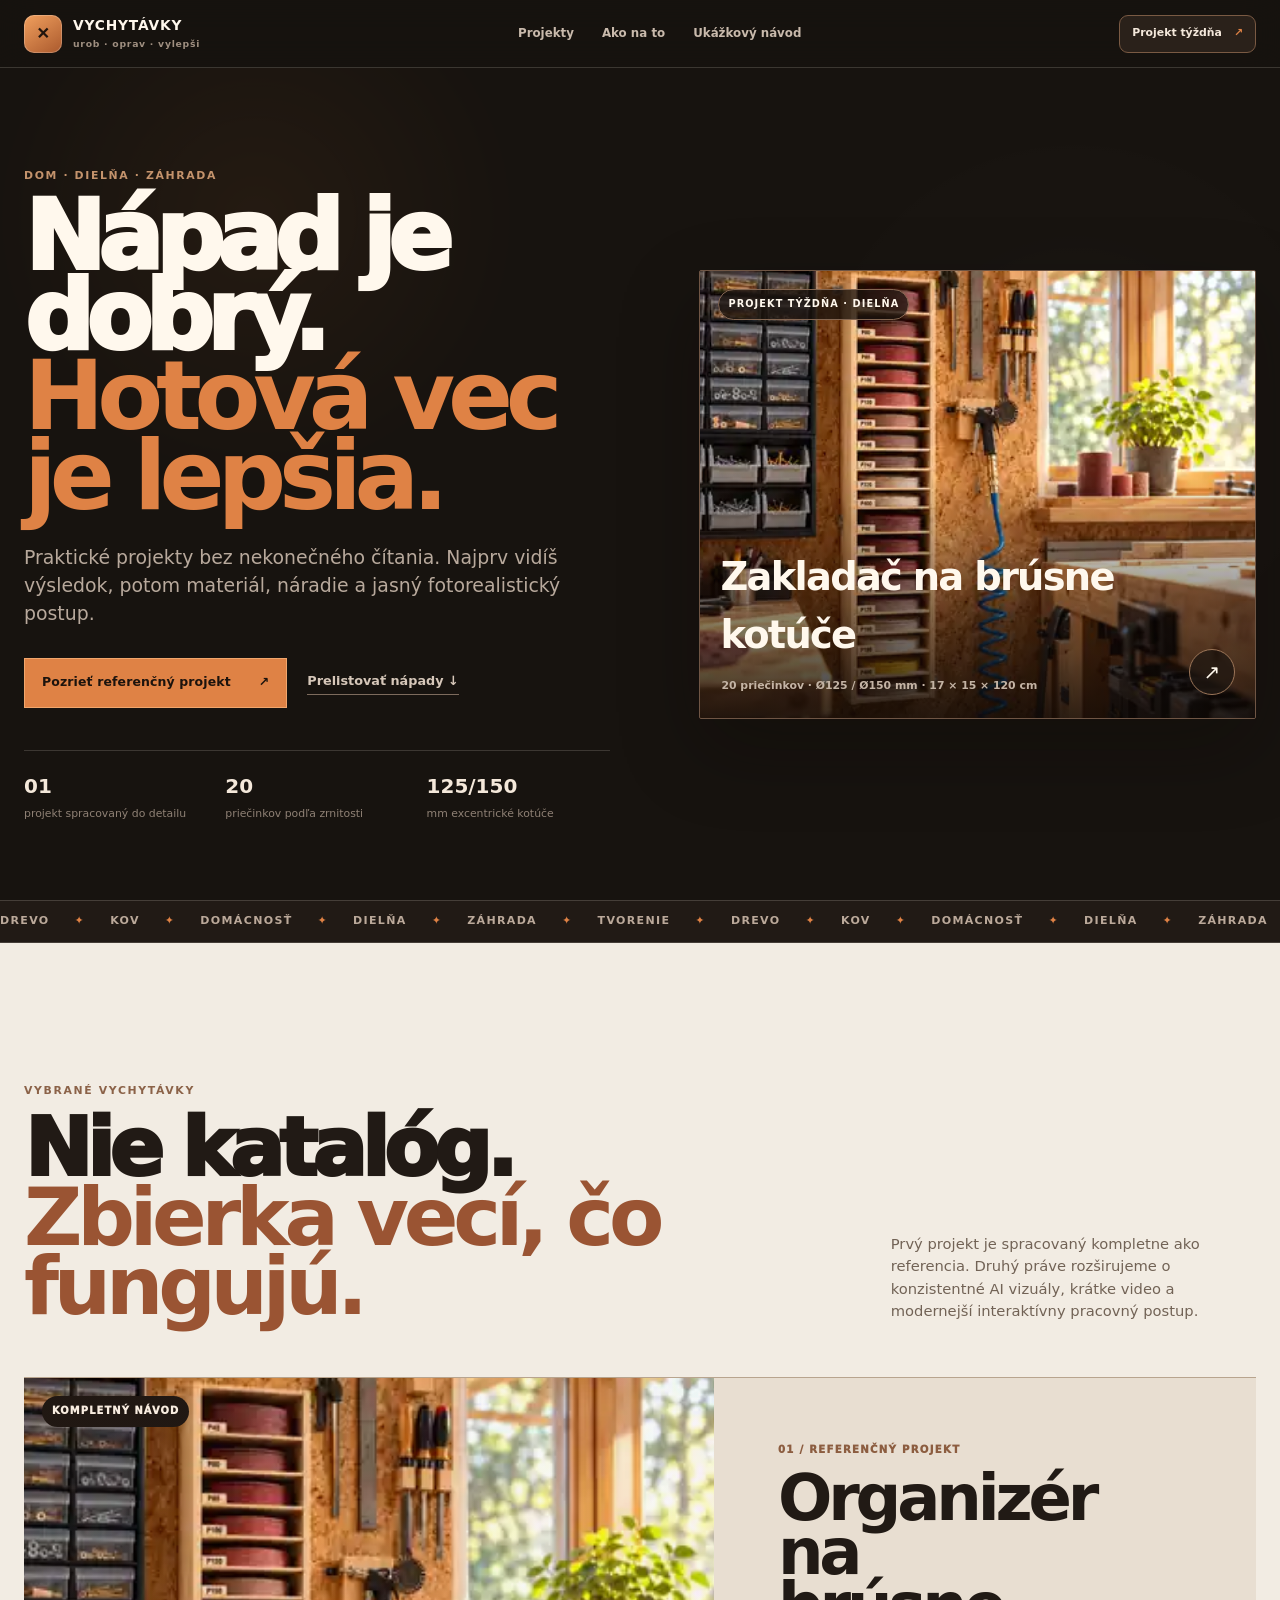
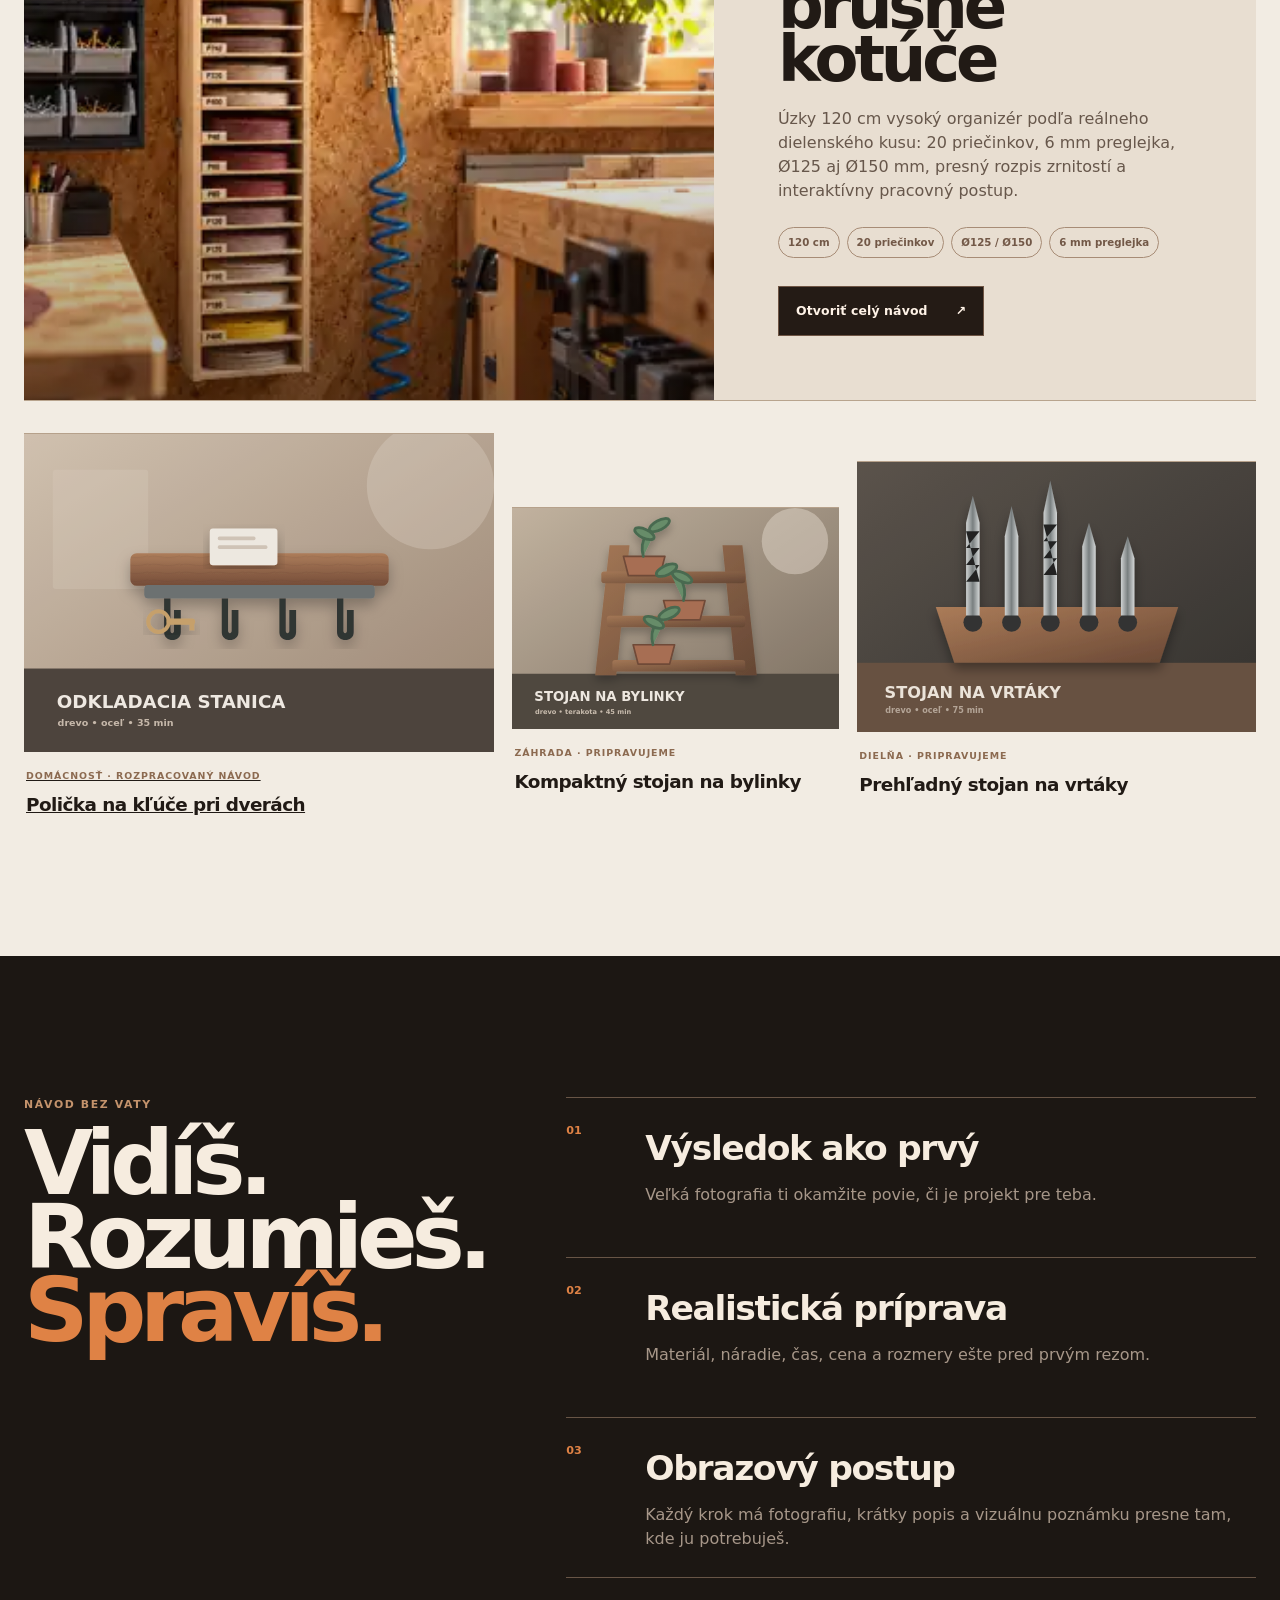
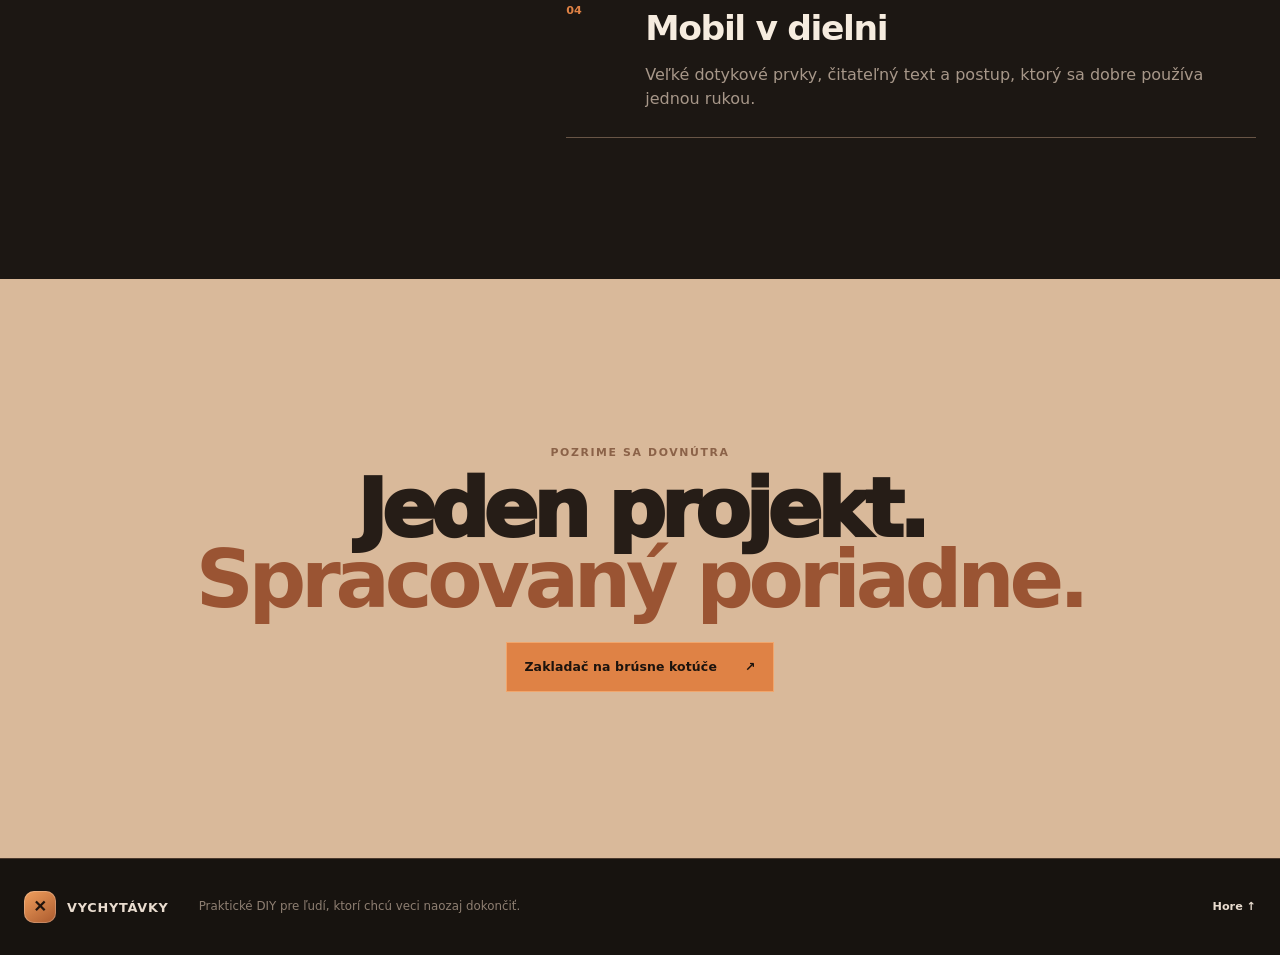
==== index.html @ d23f5ac5 "Link homepage to key shelf project" ====
<!doctype html>
<html lang="sk">
<head>
  <meta charset="utf-8" />
  <meta name="viewport" content="width=device-width, initial-scale=1" />
  <meta name="description" content="Vychytávky – moderné DIY projekty do domu, dielne a záhrady s fotorealistickým obrazovým postupom." />
  <meta name="theme-color" content="#17130f" />
  <title>Vychytávky – praktické DIY, ktoré chceš naozaj spraviť</title>
  <link rel="stylesheet" href="styles.css" />
</head>
<body class="home-page">
  <div class="scroll-progress" id="scrollProgress" aria-hidden="true"></div>

  <header class="site-header" id="siteHeader">
    <a class="brand" href="#top" aria-label="Vychytávky domov">
      <span class="brand-icon" aria-hidden="true">✕</span>
      <span class="brand-copy"><strong>VYCHYTÁVKY</strong><small>urob · oprav · vylepši</small></span>
    </a>
    <nav class="desktop-nav" aria-label="Hlavná navigácia">
      <a href="#projekty">Projekty</a>
      <a href="#princip">Ako na to</a>
      <a href="sandpaper.html">Ukážkový návod</a>
    </nav>
    <a class="header-cta" href="sandpaper.html">Projekt týždňa <span>↗</span></a>
  </header>

  <main id="top">
    <section class="home-hero">
      <div class="hero-noise" aria-hidden="true"></div>
      <div class="hero-copy" data-reveal>
        <p class="eyebrow">DOM · DIELŇA · ZÁHRADA</p>
        <h1>Nápad je dobrý.<br><em>Hotová vec je lepšia.</em></h1>
        <p class="hero-lead">
          Praktické projekty bez nekonečného čítania. Najprv vidíš výsledok,
          potom materiál, náradie a jasný fotorealistický postup.
        </p>
        <div class="hero-actions">
          <a class="button button-primary" href="sandpaper.html">Pozrieť referenčný projekt <span>↗</span></a>
          <a class="text-link" href="#projekty">Prelistovať nápady ↓</a>
        </div>
        <div class="hero-proof">
          <div><strong>01</strong><span>projekt spracovaný do detailu</span></div>
          <div><strong>20</strong><span>priečinkov podľa zrnitosti</span></div>
          <div><strong>125/150</strong><span>mm excentrické kotúče</span></div>
        </div>
      </div>

      <a class="featured-visual" href="sandpaper.html" aria-label="Otvoriť projekt organizér na brúsne kotúče" data-reveal>
        <img class="rack-mood-image" src="[data-uri]" alt="Teplá fotorealistická dielňa s úzkym vertikálnym stojanom na brúsne kotúče" />
        <span class="featured-kicker">PROJEKT TÝŽDŇA · DIELŇA</span>
        <span class="featured-title">Zakladač na brúsne kotúče</span>
        <span class="featured-meta">20 priečinkov · Ø125 / Ø150 mm · 17 × 15 × 120 cm</span>
        <span class="featured-arrow">↗</span>
      </a>
    </section>

    <section class="marquee" aria-label="Kategórie">
      <div class="marquee-track">
        <span>DREVO</span><i>✦</i><span>KOV</span><i>✦</i><span>DOMÁCNOSŤ</span><i>✦</i><span>DIELŇA</span><i>✦</i><span>ZÁHRADA</span><i>✦</i><span>TVORENIE</span><i>✦</i>
        <span>DREVO</span><i>✦</i><span>KOV</span><i>✦</i><span>DOMÁCNOSŤ</span><i>✦</i><span>DIELŇA</span><i>✦</i><span>ZÁHRADA</span><i>✦</i><span>TVORENIE</span><i>✦</i>
      </div>
    </section>

    <section class="projects-section" id="projekty">
      <div class="section-head" data-reveal>
        <div>
          <p class="eyebrow dark">VYBRANÉ VYCHYTÁVKY</p>
          <h2>Nie katalóg.<br><em>Zbierka vecí, čo fungujú.</em></h2>
        </div>
        <p class="section-intro">Prvý projekt je spracovaný kompletne ako referencia. Druhý práve rozširujeme o konzistentné AI vizuály, krátke video a modernejší interaktívny pracovný postup.</p>
      </div>

      <div class="project-feature" data-reveal>
        <a class="project-feature-image" href="sandpaper.html">
          <img class="rack-mood-image project-mood-image" src="[data-uri]" alt="Zakladač na brúsne kotúče zasadený do modernej domácej dielne" />
          <span class="image-pill">KOMPLETNÝ NÁVOD</span>
        </a>
        <div class="project-feature-copy">
          <span class="project-number">01 / REFERENČNÝ PROJEKT</span>
          <h3>Organizér na<br>brúsne kotúče</h3>
          <p>Úzky 120 cm vysoký organizér podľa reálneho dielenského kusu: 20 priečinkov, 6 mm preglejka, Ø125 aj Ø150 mm, presný rozpis zrnitostí a interaktívny pracovný postup.</p>
          <div class="project-tags"><span>120 cm</span><span>20 priečinkov</span><span>Ø125 / Ø150</span><span>6 mm preglejka</span></div>
          <a class="button button-dark" href="sandpaper.html">Otvoriť celý návod <span>↗</span></a>
        </div>
      </div>

      <div class="coming-grid">
        <a class="coming-card coming-card-link" href="key-shelf.html" data-reveal>
          <img src="assets/projects/entryway.svg" alt="Polička na kľúče pri vchodových dverách" />
          <div><span>DOMÁCNOSŤ · ROZPRACOVANÝ NÁVOD</span><h3>Polička na kľúče pri dverách</h3></div>
        </a>
        <article class="coming-card" data-reveal>
          <img src="assets/projects/herbs.svg" alt="Stojan na bylinky" />
          <div><span>ZÁHRADA · PRIPRAVUJEME</span><h3>Kompaktný stojan na bylinky</h3></div>
        </article>
        <article class="coming-card" data-reveal>
          <img src="assets/projects/drills.svg" alt="Stojan na vrtáky" />
          <div><span>DIELŇA · PRIPRAVUJEME</span><h3>Prehľadný stojan na vrtáky</h3></div>
        </article>
      </div>
    </section>

    <section class="principle-section" id="princip">
      <div class="principle-copy" data-reveal>
        <p class="eyebrow">NÁVOD BEZ VATY</p>
        <h2>Vidíš.<br>Rozumieš.<br><em>Spravíš.</em></h2>
      </div>
      <div class="principle-list">
        <article data-reveal><span>01</span><div><h3>Výsledok ako prvý</h3><p>Veľká fotografia ti okamžite povie, či je projekt pre teba.</p></div></article>
        <article data-reveal><span>02</span><div><h3>Realistická príprava</h3><p>Materiál, náradie, čas, cena a rozmery ešte pred prvým rezom.</p></div></article>
        <article data-reveal><span>03</span><div><h3>Obrazový postup</h3><p>Každý krok má fotografiu, krátky popis a vizuálnu poznámku presne tam, kde ju potrebuješ.</p></div></article>
        <article data-reveal><span>04</span><div><h3>Mobil v dielni</h3><p>Veľké dotykové prvky, čitateľný text a postup, ktorý sa dobre používa jednou rukou.</p></div></article>
      </div>
    </section>

    <section class="closing-cta" data-reveal>
      <p class="eyebrow dark">POZRIME SA DOVNÚTRA</p>
      <h2>Jeden projekt.<br><em>Spracovaný poriadne.</em></h2>
      <a class="button button-primary" href="sandpaper.html">Zakladač na brúsne kotúče <span>↗</span></a>
    </section>
  </main>

  <footer class="site-footer">
    <a class="brand footer-brand" href="#top"><span class="brand-icon">✕</span><strong>VYCHYTÁVKY</strong></a>
    <p>Praktické DIY pre ľudí, ktorí chcú veci naozaj dokončiť.</p>
    <a href="#top">Hore ↑</a>
  </footer>

  <script src="script.js"></script>
</body>
</html>
---- styles.css ----
:root{
  --bg:#17130f;
  --bg-soft:#211a15;
  --panel:#2a211a;
  --paper:#f2ece3;
  --paper-2:#e5d8c8;
  --cream:#fff8ed;
  --ink:#211a15;
  --muted:#78695c;
  --muted-dark:#b6a697;
  --orange:#df8245;
  --orange-2:#f0a15f;
  --rust:#9a5433;
  --wood:#a36a43;
  --steel:#7b8587;
  --line:#c9b8a5;
  --line-dark:rgba(255,247,236,.16);
  --shadow:0 30px 80px rgba(10,7,5,.28);
  --radius:18px;
  --max:1440px;
}
*{box-sizing:border-box}
html{scroll-behavior:smooth;background:var(--bg)}
body{
  margin:0;min-width:320px;overflow-x:hidden;
  font-family:Inter,ui-sans-serif,system-ui,-apple-system,BlinkMacSystemFont,"Segoe UI",sans-serif;
  color:var(--cream);background:var(--bg);line-height:1.5;
  text-rendering:optimizeLegibility;
}
a{color:inherit}button,input{font:inherit}button{color:inherit}
img,svg{display:block;max-width:100%}
h1,h2,h3,h4,p{margin-top:0}
::selection{background:var(--orange);color:#1a120d}
.scroll-progress{
  position:fixed;top:0;left:0;z-index:100;width:0;height:3px;
  background:linear-gradient(90deg,var(--orange),#ffc07d);
  box-shadow:0 0 14px rgba(229,133,62,.5);
}

/* GLOBAL */
.eyebrow{
  margin:0 0 14px;font-size:.68rem;font-weight:900;
  letter-spacing:.15em;text-transform:uppercase;color:#c4936c;
}
.eyebrow.dark{color:#8b6248}
.button{
  min-height:50px;padding:0 17px;display:inline-flex;align-items:center;justify-content:center;gap:28px;
  border:1px solid transparent;text-decoration:none;font-size:.78rem;font-weight:900;letter-spacing:.01em;
  transition:transform .2s ease,background .2s ease,border-color .2s ease,color .2s ease;
}
.button:hover{transform:translateY(-2px)}
.button-primary{background:var(--orange);color:#1c130d;border-color:#f1a66c}
.button-primary:hover{background:#f09a55}
.button-dark{background:#241b15;color:#fff3e7;border-color:#6f5544}
.button-dark:hover{background:#34261d}
.text-link{
  color:#d6c7b9;text-decoration:none;border-bottom:1px solid #7d6b5d;padding-bottom:4px;font-size:.8rem;font-weight:800;
}
.sprite-crop{width:100%;height:100%;object-fit:cover;overflow:hidden}
[data-reveal]{
  opacity:0;transform:translateY(28px);
  transition:opacity .72s cubic-bezier(.2,.75,.2,1),transform .72s cubic-bezier(.2,.75,.2,1);
}
[data-reveal].is-visible{opacity:1;transform:none}

/* HEADER */
.site-header{
  position:sticky;top:0;z-index:50;min-height:68px;padding:0 24px;
  display:grid;grid-template-columns:auto 1fr auto;gap:28px;align-items:center;
  border-bottom:1px solid var(--line-dark);
  background:rgba(23,19,15,.78);backdrop-filter:blur(18px);
  transition:min-height .2s ease,background .2s ease;
}
.site-header.scrolled{min-height:58px;background:rgba(23,19,15,.95)}
.brand{display:inline-flex;gap:11px;align-items:center;text-decoration:none}
.brand-icon{
  width:38px;height:38px;display:grid;place-items:center;border-radius:10px;
  background:linear-gradient(145deg,#f1a05e,#aa592d);color:#21140d;font-weight:1000;font-size:1rem;
  box-shadow:inset 0 0 0 1px rgba(255,255,255,.22);
}
.brand-copy{display:grid;line-height:1}
.brand-copy strong{font-size:.86rem;letter-spacing:.06em}
.brand-copy small{margin-top:6px;color:#9f8f80;font-size:.58rem;font-weight:700;letter-spacing:.08em}
.desktop-nav{justify-self:center;display:flex;gap:28px}
.desktop-nav a{
  position:relative;color:#c9baac;text-decoration:none;font-size:.74rem;font-weight:800;
}
.desktop-nav a::after{
  content:"";position:absolute;left:0;right:100%;bottom:-7px;height:2px;background:var(--orange);
  transition:right .2s ease;
}
.desktop-nav a:hover::after{right:0}
.header-cta{
  min-height:38px;padding:0 12px;display:inline-flex;gap:12px;align-items:center;
  border:1px solid #7a5a43;border-radius:9px;background:#2a211a;color:#f4e8db;
  text-decoration:none;font-size:.68rem;font-weight:850;
}
.header-cta span{color:var(--orange)}

/* HOME HERO */
.home-hero{
  position:relative;width:min(var(--max),100%);min-height:calc(100svh - 68px);margin:0 auto;
  padding:clamp(55px,7vw,100px) 24px 68px;
  display:grid;grid-template-columns:minmax(0,1fr) minmax(400px,.95fr);gap:clamp(42px,7vw,100px);align-items:center;
}
.hero-noise{
  position:absolute;inset:0;pointer-events:none;opacity:.12;
  background-image:radial-gradient(circle at 20% 18%,rgba(229,133,62,.55),transparent 17rem),radial-gradient(circle at 84% 40%,rgba(255,255,255,.12),transparent 22rem);
}
.home-hero .hero-copy{position:relative;z-index:2;max-width:780px}
.home-hero h1{
  margin-bottom:26px;font-size:clamp(4rem,7.5vw,8.3rem);line-height:.83;letter-spacing:-.075em;font-weight:950;
}
.home-hero h1 em{display:inline-block;color:var(--orange);font-style:normal;font-weight:820}
.hero-lead{max-width:660px;margin-bottom:30px;color:#b8a99c;font-size:clamp(1rem,1.6vw,1.18rem)}
.hero-actions{display:flex;gap:20px;align-items:center;flex-wrap:wrap}
.hero-proof{
  margin-top:42px;padding-top:20px;display:grid;grid-template-columns:repeat(3,1fr);gap:18px;border-top:1px solid var(--line-dark);
}
.hero-proof div{display:grid;gap:5px}
.hero-proof strong{font-size:1.25rem;color:#f4e8da}
.hero-proof span{color:#8f8175;font-size:.68rem}
.featured-visual{
  position:relative;display:block;aspect-ratio:1.24;overflow:hidden;border:1px solid #6f5544;
  border-radius:2px;background:#2a211a;color:var(--cream);text-decoration:none;box-shadow:var(--shadow);
  transform:none;transition:transform .55s cubic-bezier(.2,.75,.2,1),box-shadow .35s ease;
}
.featured-visual::after{
  content:"";position:absolute;inset:0;background:linear-gradient(180deg,transparent 45%,rgba(12,8,6,.82) 100%);
}
.featured-visual:hover{transform:translateY(-6px);box-shadow:0 38px 95px rgba(9,6,4,.4)}
.featured-visual .sprite-crop{position:absolute;inset:0}
.featured-kicker,.featured-title,.featured-meta,.featured-arrow{position:absolute;z-index:2}
.featured-kicker{left:18px;top:18px;padding:7px 9px;border:1px solid #846651;border-radius:999px;background:rgba(27,20,15,.78);font-size:.61rem;font-weight:900;letter-spacing:.11em}
.featured-title{left:20px;bottom:55px;font-size:clamp(1.8rem,3vw,3rem);font-weight:900;letter-spacing:-.045em}
.featured-meta{left:21px;bottom:24px;color:#c4b4a5;font-size:.68rem;font-weight:750}
.featured-arrow{right:20px;bottom:23px;width:46px;height:46px;display:grid;place-items:center;border:1px solid #9c7659;border-radius:50%;background:rgba(31,23,18,.76);font-size:1.25rem}

.marquee{overflow:hidden;border-block:1px solid var(--line-dark);background:#211a15}
.marquee-track{
  width:max-content;padding:12px 0;display:flex;gap:25px;align-items:center;
  color:#bba99a;font-size:.69rem;font-weight:900;letter-spacing:.12em;
  animation:marquee 24s linear infinite;
}
.marquee-track i{color:var(--orange);font-style:normal}
@keyframes marquee{to{transform:translateX(-50%)}}

/* HOME PROJECTS */
.projects-section{padding:clamp(84px,11vw,160px) 24px 120px;background:var(--paper);color:var(--ink)}
.section-head{
  width:min(var(--max),100%);margin:0 auto 55px;display:grid;grid-template-columns:1fr minmax(260px,.45fr);gap:55px;align-items:end;
}
.section-head.compact{margin-bottom:45px}
.section-head h2,.closing-cta h2{
  margin:0;font-size:clamp(3.4rem,6.3vw,6.6rem);line-height:.86;letter-spacing:-.065em;font-weight:950;
}
.section-head h2 em,.closing-cta h2 em{color:var(--rust);font-style:normal;font-weight:820}
.section-intro{margin:0;color:#726356;font-size:.92rem}
.project-feature{
  width:min(var(--max),100%);margin:0 auto 32px;display:grid;grid-template-columns:minmax(0,1.12fr) minmax(320px,.88fr);
  min-height:560px;border:0;border-top:1px solid #b8a48e;border-bottom:1px solid #b8a48e;background:#e8ded1;overflow:hidden;
}
.project-feature-image{position:relative;min-height:500px;overflow:hidden;background:#31261e}
.project-feature-image .sprite-crop{position:absolute;inset:0}
.image-pill{
  position:absolute;left:18px;top:18px;padding:8px 10px;border-radius:999px;background:#211813;color:#fff3e6;font-size:.62rem;font-weight:950;letter-spacing:.11em;
}
.project-feature-copy{padding:clamp(32px,5vw,72px);display:flex;flex-direction:column;justify-content:center}
.project-number{margin-bottom:15px;color:#8c5d40;font-size:.64rem;font-weight:950;letter-spacing:.12em}
.project-feature-copy h3{margin-bottom:20px;font-size:clamp(3rem,5vw,5.4rem);line-height:.84;letter-spacing:-.065em}
.project-feature-copy p{max-width:520px;color:#67574b}
.project-tags{margin:8px 0 28px;display:flex;gap:7px;flex-wrap:wrap}
.project-tags span{padding:7px 9px;border:1px solid #a78c76;border-radius:999px;font-size:.64rem;font-weight:800;color:#725847}
.project-feature-copy .button{align-self:flex-start}
.coming-grid{width:min(var(--max),100%);margin:0 auto;display:grid;grid-template-columns:1.18fr .82fr 1fr;gap:18px;align-items:start}
.coming-card{overflow:hidden;border:0;border-top:1px solid #b6a18b;background:transparent}
.coming-card img{width:100%;aspect-ratio:1.48;object-fit:cover;filter:saturate(.82) contrast(.94)}
.coming-card div{padding:17px 2px}
.coming-card span{display:block;margin-bottom:8px;color:#8c6a50;font-size:.59rem;font-weight:900;letter-spacing:.1em}
.coming-card h3{margin:0;font-size:1.15rem;letter-spacing:-.03em}
.coming-card:nth-child(2){margin-top:74px}
.coming-card:nth-child(3){margin-top:28px}

.project-showcase{
  position:relative;overflow:hidden;padding:clamp(72px,10vw,140px) max(24px,calc((100vw - var(--max))/2));
  display:grid;grid-template-columns:.82fr 1.18fr;gap:clamp(36px,8vw,120px);align-items:center;
  color:#f3e9dc;background:#282019;
}
.showcase-copy{max-width:520px}
.showcase-copy h2{margin:0 0 24px;font-size:clamp(3.4rem,6.4vw,6rem);line-height:.86;letter-spacing:-.07em}
.showcase-copy h2 em{color:var(--orange);font-style:normal}
.showcase-copy>p:not(.eyebrow){max-width:440px;color:#b7a99a}
.showcase-stats{margin:30px 0;display:flex;gap:20px;flex-wrap:wrap}
.showcase-stats span{display:grid;gap:3px;color:#a99a8d;font-size:.66rem}
.showcase-stats b{color:#f4e9dd;font-size:1.35rem}
.showcase-copy .text-link{display:inline-flex;gap:20px;color:#f5e8d8;border-color:#78614e}
.showcase-image{position:relative;min-height:440px;aspect-ratio:1.28;overflow:hidden;background:#3a2c22;color:#fff;text-decoration:none}
.showcase-image::after{content:"";position:absolute;inset:50% 0 0;background:linear-gradient(transparent,rgba(15,10,7,.55))}
.showcase-image img{width:100%;height:100%;position:absolute;inset:0;object-fit:cover;transition:transform .8s cubic-bezier(.2,.75,.2,1)}
.showcase-image:hover img{transform:scale(1.035)}
.showcase-image>span{position:absolute;z-index:2;left:20px;bottom:18px;font-size:.65rem;font-weight:900;letter-spacing:.14em}

.principle-section{
  padding:clamp(80px,11vw,150px) max(24px,calc((100vw - var(--max))/2));display:grid;grid-template-columns:.78fr 1.22fr;gap:80px;background:#1c1713;color:#f6ecdf;
}
.principle-copy{position:sticky;top:110px;align-self:start}
.principle-copy h2{
  margin:0;font-size:clamp(4rem,7vw,7.3rem);line-height:.82;letter-spacing:-.07em;
}
.principle-copy h2 em{color:var(--orange);font-style:normal}
.principle-list{border-top:1px solid #685546}
.principle-list article{
  min-height:160px;padding:25px 0;display:grid;grid-template-columns:55px 1fr;gap:24px;border-bottom:1px solid #685546;
}
.principle-list article>span{color:var(--orange);font-size:.7rem;font-weight:900}
.principle-list h3{margin:0 0 8px;font-size:clamp(1.7rem,2.7vw,2.8rem);letter-spacing:-.04em}
.principle-list p{max-width:600px;margin:0;color:#a79789}
.closing-cta{padding:clamp(90px,13vw,180px) 24px;text-align:center;background:#d9b99a;color:#261d17}
.closing-cta .button{margin-top:28px}

/* PROJECT HERO */
.project-hero{
  width:min(var(--max),100%);min-height:calc(100svh - 68px);margin:0 auto;padding:42px 24px 54px;
  display:grid;grid-template-columns:minmax(0,1.1fr) minmax(390px,.9fr);gap:clamp(42px,6vw,90px);align-items:center;
}
.project-hero-image{
  position:relative;aspect-ratio:1.38;overflow:hidden;border:1px solid #705542;border-radius:22px;background:#2a211a;box-shadow:var(--shadow);
}
.project-hero-image .sprite-crop{position:absolute;inset:0}
.project-hero-badge{
  position:absolute;left:16px;top:16px;padding:8px 10px;border-radius:999px;background:rgba(24,18,14,.84);border:1px solid #7f624d;font-size:.6rem;font-weight:950;letter-spacing:.11em;
}
.project-hero-copy{max-width:660px}
.breadcrumbs{margin-bottom:28px;display:flex;gap:8px;flex-wrap:wrap;color:#86776a;font-size:.65rem}
.breadcrumbs a{text-decoration:none}.breadcrumbs strong{color:#b8a89a}
.project-hero-copy h1{
  margin-bottom:24px;font-size:clamp(4rem,6.9vw,7.8rem);line-height:.82;letter-spacing:-.073em;font-weight:950;
}
.project-hero-copy h1 em{color:var(--orange);font-style:normal;font-weight:820}
.project-lead{max-width:600px;margin-bottom:28px;color:#b7a89a}
.project-stats{display:grid;grid-template-columns:repeat(3,1fr);gap:10px;margin-bottom:28px}
.project-stats div{padding:14px;border:1px solid #554236;border-radius:12px;background:#211a15}
.project-stats span{display:block;margin-bottom:6px;color:#8c7b6d;font-size:.58rem;font-weight:850;letter-spacing:.1em}
.project-stats strong{font-size:.82rem}
.save-button{
  min-height:50px;padding:0 16px;border:1px solid #6f5746;background:transparent;color:#eadfd3;cursor:pointer;font-size:.75rem;font-weight:850;
}
.save-button span{margin-right:7px;font-size:1rem;color:var(--orange)}
.save-button.saved{background:#32251c;border-color:#a66b45}
.hero-hotspot{position:absolute;z-index:4}
.hotspot-one{left:48%;top:28%}.hotspot-two{right:15%;bottom:18%}
.hotspot-dot{
  width:34px;height:34px;display:grid;place-items:center;border:1px solid rgba(255,255,255,.7);border-radius:50%;
  background:rgba(24,18,14,.85);color:#fff;font-size:1.15rem;cursor:pointer;
  box-shadow:0 0 0 7px rgba(229,133,62,.17);animation:pulse 2.2s ease-in-out infinite;
}
@keyframes pulse{50%{box-shadow:0 0 0 12px rgba(229,133,62,.05)}}
.hotspot-note{
  position:absolute;width:190px;padding:10px 12px;border-radius:11px;background:#f4eadf;color:#2b211a;
  font-size:.69rem;font-weight:750;box-shadow:0 14px 34px rgba(10,7,5,.23);
  opacity:0;transform:translateY(8px);pointer-events:none;transition:.2s ease;
}
.hotspot-one .hotspot-note{left:45px;top:0}.hotspot-two .hotspot-note{right:45px;bottom:0}
.hero-hotspot:hover .hotspot-note,.hero-hotspot:focus-within .hotspot-note,.hero-hotspot.active .hotspot-note{opacity:1;transform:none}

.project-subnav{
  position:sticky;top:58px;z-index:35;min-height:48px;padding:0 24px;display:flex;gap:26px;align-items:center;justify-content:center;
  border-block:1px solid #3b2d24;background:rgba(24,19,15,.92);backdrop-filter:blur(16px);
}
.project-subnav a{color:#a99a8d;text-decoration:none;font-size:.67rem;font-weight:800}
.project-subnav a:hover,.project-subnav a.active{color:var(--orange)}

/* RESULT */
.result-section{
  padding:105px 24px;display:grid;grid-template-columns:minmax(300px,.76fr) minmax(0,1.24fr);gap:80px;
  background:var(--paper);color:var(--ink);
}
.result-copy{align-self:center}
.result-copy h2,.prep-section h2,.dimension-copy h2,.steps-heading h2,.workshop-tip h2,.finale-copy h2{
  margin-bottom:24px;font-size:clamp(3rem,5.4vw,5.8rem);line-height:.87;letter-spacing:-.06em;font-weight:950;
}
.result-copy h2 em,.prep-section h2 em,.dimension-copy h2 em,.steps-heading h2 em,.workshop-tip h2 em,.finale-copy h2 em{
  color:var(--rust);font-style:normal;font-weight:820;
}
.result-copy>p{max-width:590px;color:#6d5d51}
.feature-list{margin:32px 0 0;padding:0;list-style:none;border-top:1px solid #9f8976}
.feature-list li{padding:14px 0;display:grid;grid-template-columns:45px 1fr;border-bottom:1px solid #c5b4a3;font-size:.86rem;font-weight:750}
.feature-list span{color:#9a5a37;font-size:.65rem;font-weight:900}
.result-visual{
  position:relative;aspect-ratio:1.55;overflow:hidden;border:1px solid #9b816b;border-radius:18px;background:#392c22;
}
.result-visual .sprite-crop{position:absolute;inset:0}
.scribble-note{
  position:absolute;padding:8px 10px;border-radius:999px;background:rgba(250,242,231,.92);color:#39291f;
  font-size:.69rem;font-weight:850;box-shadow:0 10px 24px rgba(40,28,19,.17);transform:rotate(-4deg);
}
.note-a{left:8%;bottom:12%}.note-b{right:8%;top:10%;transform:rotate(3deg)}

/* PREP */
.prep-section{padding:105px 24px;background:#ead8c4;color:var(--ink)}
.prep-section>.section-head{width:min(1250px,100%)}
.prep-columns{width:min(1250px,100%);margin:0 auto;display:grid;grid-template-columns:1fr 1fr;gap:18px}
.prep-card{padding:28px;border:1px solid #a88e78;background:#f4e9db}
.steel-card{background:#dfded8}
.prep-icon{width:46px;height:46px;margin-bottom:24px;display:grid;place-items:center;border-radius:12px;background:#2b211a;color:#f7e7d6;font-size:1.3rem}
.prep-card h3{margin:0 0 20px;font-size:2rem;letter-spacing:-.04em}
.resource-list{margin:0;padding:0;list-style:none;border-top:1px solid #a68d77}
.resource-list li{padding:14px 0;display:grid;grid-template-columns:1fr auto;gap:20px;border-bottom:1px solid #cab8a6}
.resource-list strong{font-size:.83rem}.resource-list span{color:#817063;font-size:.72rem;text-align:right}

/* DIMENSIONS */
.dimensions-section{
  padding:105px 24px;display:grid;grid-template-columns:.72fr 1.28fr;gap:75px;align-items:center;background:#231b16;
}
.dimension-copy p:not(.eyebrow){color:#a99b8f;max-width:520px}
.dimension-chips{display:flex;gap:8px;flex-wrap:wrap;margin-top:24px}
.dimension-chips span{padding:8px 10px;border:1px solid #644c3d;border-radius:999px;color:#d3c3b5;font-size:.68rem;font-weight:800}
.dimension-visual{position:relative;aspect-ratio:1.5;overflow:visible;border:1px solid #665043;border-radius:18px;background:#30251e}
.dimension-visual .sprite-crop{position:absolute;inset:0;border-radius:18px;overflow:hidden}
.measure-line{position:absolute;z-index:3;color:#f6e9dc;font-size:.7rem;font-weight:900}
.measure-line::before,.measure-line::after{content:"";position:absolute;background:var(--orange)}
.measure-width{left:12%;right:12%;bottom:-32px;text-align:center;border-top:1px solid var(--orange);padding-top:7px}
.measure-height{top:12%;bottom:12%;left:-52px;display:grid;place-items:center;border-left:1px solid var(--orange)}
.measure-height b{writing-mode:vertical-rl;transform:rotate(180deg)}
.measure-depth{right:7%;top:8%;padding:6px 8px;border-radius:999px;background:#2b211a;border:1px solid #815d45}

/* STEPS */
.steps-section{padding:110px 24px 120px;background:var(--paper);color:var(--ink)}
.steps-heading{width:min(1150px,100%);margin:0 auto 70px;text-align:center}
.steps-heading>p:last-child{max-width:700px;margin:0 auto;color:#726256}
.steps-timeline{width:min(1250px,100%);margin:0 auto;display:grid;gap:64px}
.step-card{
  position:relative;display:grid;grid-template-columns:minmax(0,1.08fr) minmax(300px,.92fr);gap:54px;align-items:center;
}
.step-card.reverse .step-photo{order:2}.step-card.reverse .step-content{order:1}
.step-card::before{
  content:attr(data-step);position:absolute;top:-36px;left:50%;transform:translateX(-50%);
  color:#d7c2ad;font-size:clamp(5rem,9vw,9rem);font-weight:950;letter-spacing:-.08em;opacity:.34;pointer-events:none;
}
.step-photo{
  position:relative;aspect-ratio:2.25;overflow:hidden;border:1px solid #a18873;border-radius:16px;background:#cab39b;
  box-shadow:0 20px 50px rgba(70,46,29,.12);
}
.step-photo .sprite-crop{position:absolute;inset:0}
.step-content{position:relative;z-index:2}
.step-number{display:inline-grid;width:42px;height:42px;margin-bottom:20px;place-items:center;border-radius:50%;background:#2a211a;color:#f4e6d7;font-size:.7rem;font-weight:950}
.step-content h3{margin:0 0 12px;font-size:clamp(2rem,3.8vw,3.7rem);line-height:.94;letter-spacing:-.05em}
.step-content>p:not(.eyebrow){color:#6d5e52}
.step-tip{margin-top:18px;padding:13px 14px;border-left:3px solid var(--orange);background:#e8d6c2;color:#5f4e42;font-size:.78rem;font-weight:750}
.callout{
  position:absolute;z-index:3;max-width:190px;padding:9px 11px;border-radius:11px;background:#fff8ef;color:#302219;
  box-shadow:0 12px 28px rgba(22,14,9,.24);font-size:.67rem;
}
.callout strong{display:block;margin-bottom:2px}.callout small{color:#6f5c4f}
.callout-right{right:5%;top:9%}.callout-left{left:5%;top:9%}
.callout-line{position:absolute;width:55px;height:1px;background:#fff8ef;bottom:-15px;transform:rotate(28deg)}
.callout-right .callout-line{right:16px}.callout-left .callout-line{left:16px;transform:rotate(-28deg)}
.callout-line::after{content:"";position:absolute;right:-3px;top:-3px;width:7px;height:7px;border-radius:50%;background:var(--orange)}

/* TIP + FINALE */
.workshop-tip{
  padding:90px 24px;display:grid;grid-template-columns:120px minmax(300px,.9fr) minmax(300px,1.1fr);gap:44px;align-items:start;
  background:#34271f;color:#f5eadd;border-block:1px solid #6d5040;
}
.tip-number{padding-top:8px;color:#d78b58;font-size:.68rem;font-weight:950;letter-spacing:.12em}
.workshop-tip p:last-child{max-width:660px;color:#b5a396}
.project-finale{
  min-height:72svh;padding:70px 24px;display:grid;grid-template-columns:1.12fr .88fr;gap:65px;align-items:center;background:#17130f;
}
.finale-photo{width:100%;aspect-ratio:1.5;border:1px solid #6d5141;border-radius:18px;overflow:hidden}
.finale-copy .button{margin-top:18px}
.back-top{
  position:fixed;right:18px;bottom:18px;z-index:30;width:46px;height:46px;border:1px solid #795945;border-radius:50%;
  background:#241b15;color:#f3e6da;cursor:pointer;opacity:0;transform:translateY(12px);pointer-events:none;transition:.2s ease;
}
.back-top.visible{opacity:1;transform:none;pointer-events:auto}

/* FOOTER */
.site-footer{
  padding:28px 24px;display:grid;grid-template-columns:auto 1fr auto;gap:30px;align-items:center;
  border-top:1px solid #4b392d;background:#211914;color:#e9dccf;
}
.home-page .site-footer{padding:32px max(24px,calc((100vw - var(--max))/2));background:#17130f}
.footer-brand .brand-icon{width:32px;height:32px}.footer-brand strong{font-size:.8rem;letter-spacing:.06em}
.site-footer p{margin:0;color:#8e7f72;font-size:.74rem}.site-footer>a:last-child{font-size:.7rem;font-weight:850;text-decoration:none}

/* RESPONSIVE */
@media(max-width:1080px){
  .home-hero,.project-hero{grid-template-columns:1fr}
  .home-hero{padding-top:70px}
  .featured-visual,.project-hero-image{width:min(800px,100%)}
  .project-feature{grid-template-columns:1fr}
  .project-feature-image{min-height:430px}
  .principle-section{grid-template-columns:1fr}
  .principle-copy{position:static}
  .result-section,.dimensions-section{grid-template-columns:1fr}
  .dimension-visual{width:min(850px,100%)}
  .step-card,.step-card.reverse{grid-template-columns:1fr;gap:25px}
  .step-card.reverse .step-photo,.step-card.reverse .step-content{order:initial}
  .project-finale{grid-template-columns:1fr}
  .project-showcase{grid-template-columns:1fr;gap:38px}
  .showcase-copy{max-width:720px}
  .showcase-image{width:min(900px,100%);justify-self:end}
  .workshop-tip{grid-template-columns:90px 1fr}
  .workshop-tip>p:last-child{grid-column:2}
}
@media(max-width:820px){
  .site-header{padding:0 16px;grid-template-columns:1fr auto}
  .desktop-nav{display:none}
  .brand-copy small{display:none}
  .header-cta{font-size:.62rem}
  .home-hero,.project-hero{padding-inline:16px}
  .home-hero h1,.project-hero-copy h1{font-size:clamp(3.6rem,14vw,6rem)}
  .hero-proof{grid-template-columns:1fr;gap:12px}
  .hero-proof div{grid-template-columns:60px 1fr;align-items:center}
  .projects-section,.prep-section,.steps-section,.closing-cta{padding-inline:16px}
  .section-head{grid-template-columns:1fr;gap:25px}
  .coming-grid{grid-template-columns:1fr 1fr;gap:24px 14px}
  .coming-card:nth-child(2),.coming-card:nth-child(3){margin-top:0}
  .coming-card:first-child{grid-column:1/-1}
  .coming-card:first-child img{aspect-ratio:2.05}
  .project-showcase{padding:78px 16px}
  .showcase-image{min-height:330px}
  .principle-section{padding:75px 16px}
  .project-subnav{top:58px;justify-content:flex-start;overflow-x:auto;white-space:nowrap;padding-inline:16px;scrollbar-width:none}
  .project-subnav::-webkit-scrollbar{display:none}
  .result-section,.dimensions-section,.workshop-tip,.project-finale{padding-inline:16px}
  .prep-columns{grid-template-columns:1fr}
  .project-stats{grid-template-columns:1fr}
  .project-stats div{display:grid;grid-template-columns:100px 1fr;align-items:center}
  .project-stats span{margin:0}
  .steps-heading{text-align:left}
  .step-card::before{left:auto;right:0;transform:none;font-size:5rem;top:-20px}
  .workshop-tip{grid-template-columns:1fr;gap:25px}
  .workshop-tip>p:last-child{grid-column:auto}
  .resource-list li{grid-template-columns:1fr}
  .resource-list span{text-align:left}
}
@media(max-width:560px){
  .site-header{min-height:62px}
  .site-header.scrolled{min-height:56px}
  .brand-icon{width:34px;height:34px}
  .header-cta{padding:0 9px}
  .home-hero{min-height:auto;padding-top:56px}
  .home-hero h1,.project-hero-copy h1{font-size:clamp(3.25rem,16vw,5.2rem)}
  .hero-actions{align-items:stretch;flex-direction:column}
  .button{width:100%;justify-content:space-between}
  .text-link{align-self:flex-start}
  .featured-visual{aspect-ratio:1.02}
  .project-showcase{padding-block:68px}
  .showcase-image{min-height:260px;aspect-ratio:1.05}
  .showcase-stats{gap:14px}
  .showcase-stats span{flex:1 1 28%}
  .featured-title{font-size:1.75rem;right:70px}
  .featured-meta{max-width:180px}
  .section-head h2,.closing-cta h2,.result-copy h2,.prep-section h2,.dimension-copy h2,.steps-heading h2,.workshop-tip h2,.finale-copy h2{
    font-size:clamp(3rem,13vw,4.6rem)
  }
  .project-feature-image{min-height:310px}
  .project-feature-copy{padding:28px 20px}
  .project-feature-copy h3{font-size:3rem}
  .coming-grid{grid-template-columns:1fr}
  .coming-card:first-child{grid-column:auto}
  .coming-card:first-child img,.coming-card img{aspect-ratio:1.45}
  .principle-copy h2{font-size:clamp(3.6rem,15vw,5.2rem)}
  .project-hero{padding-top:28px}
  .project-hero-image{aspect-ratio:1.08}
  .project-hero-badge{font-size:.53rem}
  .hero-hotspot{display:none}
  .project-hero-copy .breadcrumbs{display:none}
  .project-subnav{top:56px}
  .result-section,.prep-section,.dimensions-section,.steps-section,.workshop-tip,.project-finale{padding-top:75px;padding-bottom:75px}
  .result-visual,.dimension-visual{aspect-ratio:1.08}
  .measure-height{left:-35px}
  .dimension-visual{margin-left:18px;width:calc(100% - 18px)}
  .step-card{gap:20px}
  .step-photo{aspect-ratio:1.65}
  .callout{max-width:155px;font-size:.61rem}
  .step-content h3{font-size:2.35rem}
  .project-finale{min-height:auto}
  .finale-photo{aspect-ratio:1.12}
  .site-footer{grid-template-columns:1fr auto;padding:24px 16px}
  .site-footer p{grid-column:1/-1;grid-row:2}
}

/* Editorial treatment for the completed workshop project. */
.pilot-hero{
  width:min(1580px,100%);min-height:calc(100svh - 68px);margin:0 auto;padding:clamp(38px,6vw,84px) clamp(20px,5vw,76px);
  grid-template-columns:minmax(0,.88fr) minmax(420px,1.12fr);gap:clamp(38px,6vw,94px);
}
.pilot-hero-copy h1{font-size:clamp(4.1rem,7vw,7.6rem);line-height:.85;letter-spacing:-.078em}
.pilot-product-stage{border-radius:2px;box-shadow:0 38px 100px rgba(0,0,0,.28)}
.pilot-story{padding:clamp(82px,11vw,150px) max(24px,calc((100vw - 1320px)/2));gap:clamp(48px,8vw,120px)}
.pilot-tech-card{border-radius:2px}
.pilot-grits{padding-block:clamp(78px,10vw,136px)}
.pilot-material{padding-block:clamp(82px,10vw,140px)}
.pilot-material-grid article{border-radius:2px}
.pilot-process{padding:clamp(82px,11vw,150px) 24px 120px}
.pilot-process-intro h2{font-size:clamp(3.4rem,6vw,6.1rem)}
.pilot-roadmap{width:min(1330px,100%)}
.pilot-roadmap>.pilot-step-feature{padding-block:clamp(48px,7vw,100px);border-top-color:rgba(255,247,236,.16)}
.step-one-frame,.step-two-frame,.step-three-frame,.step-four-frame,.step-five-frame,.step-six-frame{border-radius:2px}
.pilot-final-note{padding:clamp(78px,10vw,140px) 24px}
@media(min-width:761px){
  .pilot-product-stage,.step-one-frame,.step-two-frame,.step-three-frame,.step-four-frame,.step-five-frame,.step-six-frame{border-radius:2px}
}

@media(max-width:1080px){
  .pilot-hero{grid-template-columns:1fr}
  .pilot-product-stage{width:min(900px,100%);justify-self:end}
}
@media(max-width:820px){
  .pilot-hero{padding:38px 16px 52px}
  .pilot-story{padding-inline:16px}
  .pilot-process{padding-inline:16px}
  .pilot-roadmap>.pilot-step-feature{padding-block:42px}
}
@media(max-width:560px){
  .pilot-hero-copy h1{font-size:clamp(3.35rem,15vw,5.3rem)}
  .pilot-product-stage{min-height:480px;border-radius:16px}
  .pilot-final-note{padding-inline:20px}
}
@media(prefers-reduced-motion:reduce){
  html{scroll-behavior:auto}
  .marquee-track{animation:none}
  .showcase-image img{transition:none}
  .featured-visual,.coming-card,.showcase-image{transition:none}
}
@media(prefers-reduced-motion:reduce){
  *,*::before,*::after{scroll-behavior:auto!important;animation-duration:.01ms!important;animation-iteration-count:1!important;transition-duration:.01ms!important}
}

/* ORBITAL DISC REFERENCE PROJECT */
.disc-sprite-image{
  opacity:0;
  transition:opacity .45s ease;
}
body.sprite-ready .disc-sprite-image{opacity:1}

.diameter-pills{
  margin:-5px 0 28px;
  display:flex;
  gap:8px;
  align-items:center;
  flex-wrap:wrap;
}
.diameter-pills span{
  padding:8px 11px;
  border:1px solid #745843;
  border-radius:999px;
  background:#241b15;
  color:#f3dfcd;
  font-size:.67rem;
  font-weight:900;
  letter-spacing:.04em;
}
.diameter-pills small{
  color:#8f7e70;
  font-size:.67rem;
  font-weight:700;
}

button.callout{
  border:0;
  text-align:left;
  cursor:pointer;
  font-family:inherit;
  transition:transform .2s ease,box-shadow .2s ease,background .2s ease;
}
button.callout:hover,
button.callout.active{
  transform:translateY(-2px);
  background:#fffdf8;
  box-shadow:0 18px 38px rgba(22,14,9,.3);
}
button.callout:focus-visible{
  outline:3px solid var(--orange);
  outline-offset:3px;
}
.step-card.is-current .step-number{
  background:var(--orange);
  color:#1b120d;
  box-shadow:0 0 0 8px rgba(229,133,62,.12);
}
.step-card.is-current .step-photo{
  box-shadow:0 26px 65px rgba(70,46,29,.18);
}

.finale-lead{
  max-width:620px;
  margin:-5px 0 26px;
  color:#a99889;
}

@media(max-width:560px){
  .hero-hotspot{display:block}
  .hotspot-dot{
    width:30px;
    height:30px;
    font-size:1rem;
    box-shadow:0 0 0 6px rgba(229,133,62,.14);
  }
  .hotspot-one{left:10%;top:17%}
  .hotspot-two{right:10%;bottom:18%}
  .hotspot-note{
    width:min(220px,72vw);
    font-size:.67rem;
  }
  .hotspot-one .hotspot-note{left:0;top:40px}
  .hotspot-two .hotspot-note{right:0;bottom:40px}
  .diameter-pills{margin-top:0}
  .diameter-pills small{width:100%;line-height:1.35}
  .interactive-callout{
    max-width:145px;
    padding:8px 9px;
  }
  .interactive-callout small{display:none}
  .interactive-callout.active small{display:block;margin-top:3px}
  .callout-line{width:42px}
}

@media(prefers-reduced-motion:reduce){
  .disc-sprite-image{transition:none}
}


/* ===== REAL 120 CM SANDING-DISC TOWER ===== */
.tower-project{background:#efe5d7}
.tower-hero{
  min-height:calc(100svh - 68px);
  padding:clamp(44px,6vw,86px) max(20px,calc((100vw - 1480px)/2));
  display:grid;grid-template-columns:minmax(0,1fr) minmax(360px,.72fr);gap:clamp(42px,7vw,110px);align-items:center;
  color:#f4e9dc;background:
    radial-gradient(circle at 76% 18%,rgba(181,105,61,.18),transparent 30rem),
    linear-gradient(135deg,#1b1714,#2b211b 60%,#201914);
  overflow:hidden
}
.tower-hero-copy{max-width:790px}
.tower-hero h1{
  margin:.1em 0 .28em;font-size:clamp(3.9rem,7.4vw,8rem);line-height:.84;letter-spacing:-.07em
}
.tower-hero h1 em{font-style:normal;color:#ce8254}
.tower-key-stats{
  margin:30px 0;display:grid;grid-template-columns:repeat(4,1fr);border:1px solid rgba(244,233,220,.17)
}
.tower-key-stats div{padding:16px 14px;border-right:1px solid rgba(244,233,220,.17)}
.tower-key-stats div:last-child{border-right:0}
.tower-key-stats strong{display:block;font-size:1.35rem;color:#f7eee4}
.tower-key-stats span{display:block;margin-top:2px;color:#a99b8f;font-size:.69rem}
.project-note{max-width:650px;margin-top:22px;color:#a99586;font-size:.78rem}
.project-note strong{color:#dcc6b4}

.tower-stage{
  position:relative;min-height:760px;display:grid;place-items:center;padding:42px 64px 56px
}
.disc-tower{
  position:relative;width:min(245px,60vw);height:680px;padding:10px 13px;
  background:linear-gradient(90deg,#6f472f,#ae7550 9%,#8c5a39 50%,#b07a55 92%,#6a432d);
  border:1px solid #b88b69;box-shadow:0 40px 90px rgba(0,0,0,.34),inset 0 0 0 1px rgba(255,255,255,.06)
}
.disc-tower:before{
  content:"";position:absolute;inset:0;opacity:.24;pointer-events:none;
  background:repeating-linear-gradient(92deg,transparent 0 17px,rgba(49,27,17,.42) 18px 19px,transparent 20px 39px)
}
.tower-side{position:absolute;top:0;bottom:0;width:12px;background:linear-gradient(#bc845d,#7b4b31)}
.tower-side.left{left:0}.tower-side.right{right:0}
.tower-slots{
  position:relative;z-index:2;height:100%;display:flex;flex-direction:column;border-block:6px solid #9b6746
}
.tower-slot{
  position:relative;min-height:0;flex:var(--slot) 1 0;
  display:flex;align-items:center;gap:7px;padding:0 10px;
  border-bottom:4px solid #986344;background:linear-gradient(180deg,#573b2f 0,#302620 72%,#211b17 100%);
  overflow:hidden;transition:filter .2s ease,transform .2s ease,opacity .2s ease
}
.tower-slot:last-child{border-bottom:0}
.tower-slot b{
  position:relative;z-index:4;min-width:43px;padding:3px 5px;border:1px solid #8c7767;background:#17130f;color:#f5eadf;
  font-size:.62rem;letter-spacing:.03em;text-align:center
}
.tower-slot>span{position:relative;z-index:4;color:#aa998a;font-size:.55rem;margin-left:auto}
.disc-stack{
  position:absolute;left:72px;bottom:5px;width:104px;height:26px;border-radius:50%;
  background:
    repeating-radial-gradient(ellipse at center,#7c362d 0 3px,#9c493b 4px 6px,#5f2f28 7px 9px);
  transform:perspective(120px) rotateX(68deg);box-shadow:0 -5px 0 #713027,0 -9px 0 #914034,0 -13px 0 #6d302a;
  opacity:.95
}
.disc-stack.medium{filter:saturate(.7) brightness(1.08)}
.disc-stack.fine{filter:grayscale(.45) brightness(1.15)}
.disc-stack.large{width:122px;left:63px}
.tower-divider{
  height:24px;flex:0 0 24px;display:grid;place-items:center;background:#c47749;color:#1d1713;border-block:1px solid #e0a47e;
  font-size:.58rem;font-weight:950;letter-spacing:.12em
}
.tower-group-label{
  position:absolute;z-index:5;right:calc(100% + 18px);width:max-content;padding:7px 9px;border:1px solid #7e6656;background:#211a16;color:#dbc9b9;
  font-size:.6rem;font-weight:900;letter-spacing:.08em
}
.label-125{top:12%}.label-150{top:61%}
.tower-dimension{position:absolute;color:#d8c4b2;font-size:.65rem;font-weight:900;letter-spacing:.08em}
.tower-dimension:before,.tower-dimension:after{content:"";position:absolute;background:#8a7768}
.tower-height{right:15px;top:43px;bottom:58px;width:28px;display:grid;place-items:center;border-right:1px solid #8a7768}
.tower-height span{writing-mode:vertical-rl;transform:rotate(180deg);padding:8px;background:#241c17}
.tower-width{left:50%;bottom:18px;transform:translateX(-50%);width:245px;text-align:center;border-top:1px solid #8a7768;padding-top:7px}
.tower-depth-card{
  position:absolute;right:0;bottom:15px;width:190px;padding:13px;border:1px solid #6f5a4a;background:rgba(32,25,20,.92);backdrop-filter:blur(10px)
}
.tower-depth-card span{display:block;color:#c08158;font-size:.58rem;font-weight:950;letter-spacing:.12em}
.tower-depth-card strong{display:block;margin:2px 0 4px;font-size:1.1rem}
.tower-depth-card small{display:block;color:#9d8d80;line-height:1.35}

.real-design-section{
  padding:100px max(20px,calc((100vw - 1380px)/2));
  display:grid;grid-template-columns:1.1fr .9fr;gap:70px;background:#f0e5d7
}
.real-design-copy h2,.compartment-section h2{
  margin-bottom:22px;font-size:clamp(3rem,6vw,6.2rem);line-height:.88;letter-spacing:-.06em
}
.real-design-copy h2 em,.compartment-section h2 em{font-style:normal;color:#9b5c38}
.real-design-copy>p{max-width:760px;color:#6d5d50}
.design-callouts{margin-top:38px;border-top:1px solid #a48e7a}
.design-callouts article{display:grid;grid-template-columns:42px 220px 1fr;gap:18px;padding:18px 0;border-bottom:1px solid #c6b3a1}
.design-callouts article>span{color:#a15f3b;font-size:.68rem;font-weight:950}
.design-callouts strong{font-size:1rem}
.design-callouts p{margin:0;color:#78675a;font-size:.82rem}
.height-math{align-self:center;padding:28px;border:1px solid #806a59;background:#2c231d;color:#eee1d2;box-shadow:0 24px 60px rgba(58,38,26,.17)}
.math-head{display:flex;justify-content:space-between;gap:20px;align-items:end;margin-bottom:18px}
.math-head span{color:#bc8a68;font-size:.65rem;font-weight:950;letter-spacing:.12em}
.math-head strong{font-size:2rem}
.math-bar{display:flex;height:64px;border:1px solid #866b58;overflow:hidden}
.math-bar span{width:var(--pct);display:grid;place-items:center;padding:8px;text-align:center;font-size:.68rem;font-weight:850}
.math-bar span:first-child{background:#9e6340}.math-bar span:last-child{background:#66706d}
.height-math>p{margin:18px 0 0;text-align:right;color:#b9a89a}

.cut-grid{
  width:min(1380px,100%);margin:0 auto 24px;display:grid;grid-template-columns:repeat(4,1fr);gap:12px
}
.cut-card{min-height:190px;padding:20px;border:1px solid #ad9783;background:#f8efe4;display:flex;flex-direction:column}
.cut-card>span{color:#a45d36;font-size:1.5rem;font-weight:950}
.cut-card strong{margin-top:auto;font-size:1.15rem}
.cut-card b{margin-top:5px;font-size:.83rem}
.cut-card p{margin:5px 0 0;color:#7c6a5b;font-size:.75rem}
.cut-card.accent{background:#342820;color:#f3e7d9;border-color:#342820}
.cut-card.accent p{color:#b5a397}
.tool-strip{
  width:min(1380px,100%);margin:0 auto;display:flex;gap:7px;flex-wrap:wrap
}
.tool-strip span{padding:8px 10px;border:1px solid #ad9783;background:#e2cfb9;color:#5d4d41;font-size:.69rem;font-weight:800}

.compartment-section{padding:96px max(20px,calc((100vw - 1380px)/2));background:#e8d9c7;border-top:1px solid #b29b86}
.diameter-switch{display:flex;gap:6px;flex-wrap:wrap;justify-content:flex-end}
.diameter-button{
  padding:10px 13px;border:1px solid #705b4a;background:transparent;color:#5c4b3f;cursor:pointer;font-size:.7rem;font-weight:900
}
.diameter-button.active{background:#33271f;color:#f3e7d9}
.grit-table{border-top:1px solid #796453}
.grit-row{display:grid;grid-template-columns:130px 190px 1fr;gap:20px;align-items:center;padding:13px 0;border-bottom:1px solid #baa48f}
.grit-row.head{color:#806b5b;font-size:.66rem;font-weight:900;text-transform:uppercase;letter-spacing:.09em}
.grit-row strong{font-size:1rem}.grit-row b{color:#985937}.grit-row span{color:#756255;font-size:.82rem}
.table-note{max-width:820px;margin:20px 0 0;color:#715f52;font-size:.82rem}
.table-note strong{color:#3a2b22}

.tower-steps .step-card{transition:opacity .22s ease}
.photo-callout{
  position:absolute;right:18px;bottom:18px;max-width:200px;padding:10px 11px 10px 15px;background:rgba(27,21,17,.94);color:#f4e9dd;border:1px solid #806755;
  backdrop-filter:blur(8px)
}
.photo-callout.left{left:18px;right:auto}
.photo-callout span{position:absolute;width:65px;height:1px;background:#d3804e;right:100%;top:50%}
.photo-callout.left span{left:100%;right:auto}
.photo-callout strong,.photo-callout small{display:block}
.photo-callout strong{font-size:.76rem}.photo-callout small{margin-top:3px;color:#b7a597;font-size:.62rem}

.disc-tower.mode-125 .d150,.disc-tower.mode-150 .d125{opacity:.22;filter:grayscale(1)}
.disc-tower.mode-125 .d125,.disc-tower.mode-150 .d150{transform:translateX(3px);filter:brightness(1.1)}

@media(max-width:1100px){
  .tower-hero{grid-template-columns:1fr}
  .tower-stage{min-height:760px}
  .real-design-section{grid-template-columns:1fr}
  .cut-grid{grid-template-columns:repeat(2,1fr)}
}
@media(max-width:760px){
  .tower-hero{padding:42px 16px 56px}
  .tower-hero h1{font-size:clamp(3.4rem,16vw,5.8rem)}
  .tower-key-stats{grid-template-columns:repeat(2,1fr)}
  .tower-key-stats div:nth-child(2){border-right:0}
  .tower-key-stats div:nth-child(-n+2){border-bottom:1px solid rgba(244,233,220,.17)}
  .tower-stage{min-height:720px;padding:26px 50px 70px}
  .disc-tower{height:620px;width:218px}
  .tower-width{width:218px}
  .tower-group-label{right:auto;left:calc(100% + 10px);font-size:.52rem}
  .tower-depth-card{right:8px;bottom:6px;width:165px}
  .real-design-section,.compartment-section{padding:70px 16px}
  .design-callouts article{grid-template-columns:34px 1fr}
  .design-callouts article p{grid-column:2}
  .cut-grid{grid-template-columns:1fr 1fr}
  .grit-row{grid-template-columns:80px 110px 1fr;gap:10px}
}
@media(max-width:520px){
  .tower-stage{padding-inline:22px;place-items:start center}
  .disc-tower{width:190px;height:590px}
  .tower-width{width:190px}
  .tower-height{right:2px}
  .tower-group-label{position:absolute;left:auto;right:calc(100% + 5px);font-size:.45rem;padding:5px}
  .disc-stack{left:61px;width:82px}.disc-stack.large{left:53px;width:98px}
  .tower-slot{padding-inline:7px}.tower-slot b{min-width:38px;font-size:.54rem}.tower-slot>span{font-size:.48rem}
  .tower-depth-card{position:relative;right:auto;bottom:auto;margin-top:16px;width:100%;grid-column:1}
  .cut-grid{grid-template-columns:1fr}
  .diameter-switch{justify-content:flex-start}
  .grit-row{grid-template-columns:72px 85px 1fr;font-size:.74rem}
  .grit-row span{font-size:.7rem}
}

.tower-slot.is-selected{outline:2px solid #e28b54;outline-offset:-2px;filter:brightness(1.18)!important;z-index:6}
.tower-slot.is-selected b{background:#c06d40;border-color:#e2a27b}


/* =========================================================
   REAL WORKSHOP RACK — 20 SLOT REFERENCE PROJECT
   ========================================================= */
.rack-project-page{
  --rack-orange:#ef8a43;
  --rack-orange-soft:#f3aa72;
  --rack-wood:#a86d46;
  --rack-dark:#17130f;
  --rack-cream:#f4eadf;
  --rack-paper:#efe2d2;
}
.rack-hero{
  width:min(var(--max),100%);
  min-height:calc(100svh - 68px);
  margin:0 auto;
  padding:clamp(44px,6vw,86px) 24px 54px;
  display:grid;
  grid-template-columns:minmax(0,.88fr) minmax(390px,1.12fr);
  gap:clamp(40px,7vw,96px);
  align-items:center;
  overflow:hidden;
}
.rack-hero-copy{max-width:700px}
.rack-hero-copy h1{
  margin:0 0 24px;
  font-size:clamp(4rem,7.2vw,7.6rem);
  line-height:.82;
  letter-spacing:-.074em;
  font-weight:950;
}
.rack-hero-copy h1 em{
  color:var(--rack-orange);
  font-style:normal;
  font-weight:820;
}
.rack-key-stats{
  margin:28px 0;
  display:grid;
  grid-template-columns:repeat(2,minmax(0,1fr));
  border-top:1px solid var(--line-dark);
  border-left:1px solid var(--line-dark);
}
.rack-key-stats div{
  min-height:84px;
  padding:14px 16px;
  display:flex;
  flex-direction:column;
  justify-content:center;
  border-right:1px solid var(--line-dark);
  border-bottom:1px solid var(--line-dark);
  background:rgba(255,255,255,.018);
}
.rack-key-stats span{
  margin-bottom:6px;
  color:#8d7c6e;
  font-size:.58rem;
  font-weight:900;
  letter-spacing:.12em;
}
.rack-key-stats strong{font-size:.92rem;color:#f6eadc}
.rack-hero-visual{
  position:relative;
  min-height:720px;
  display:grid;
  place-items:center;
  overflow:hidden;
  border:1px solid #604a3a;
  border-radius:24px;
  background:
    radial-gradient(circle at 20% 12%,rgba(229,133,62,.2),transparent 18rem),
    linear-gradient(135deg,#2b211a,#15110e);
  box-shadow:0 38px 100px rgba(6,4,3,.35);
}
.rack-hero-visual::before{
  content:"";
  position:absolute;
  inset:0;
  opacity:.15;
  background-image:
    linear-gradient(rgba(255,255,255,.06) 1px,transparent 1px),
    linear-gradient(90deg,rgba(255,255,255,.04) 1px,transparent 1px);
  background-size:42px 42px;
  pointer-events:none;
}
.rack-hero-visual>img{
  position:relative;
  z-index:1;
  width:min(460px,78%);
  max-height:680px;
  object-fit:contain;
  filter:drop-shadow(0 24px 35px rgba(0,0,0,.28));
  transform:translateY(5px);
}
.real-reference-pill{
  position:absolute;
  left:18px;
  bottom:18px;
  z-index:5;
  padding:8px 11px;
  border:1px solid #7e624e;
  border-radius:999px;
  background:rgba(24,18,14,.84);
  color:#d6c3b2;
  font-size:.58rem;
  font-weight:900;
  letter-spacing:.11em;
}
.rack-hotspot-a{left:23%;top:22%}
.rack-hotspot-b{right:17%;top:59%}
.rack-hotspot .hotspot-note{max-width:250px}
.rack-hotspot .hotspot-note strong{
  display:block;
  margin-bottom:5px;
  color:#fff0e0;
}

.rack-overview{
  padding:95px 24px;
  display:grid;
  grid-template-columns:minmax(0,.82fr) minmax(380px,1.18fr);
  gap:clamp(50px,8vw,110px);
  align-items:center;
  background:var(--paper);
  color:var(--ink);
}
.rack-overview-copy{max-width:650px;justify-self:end}
.rack-overview-copy h2,
.rack-dimension-intro h2{
  margin:0 0 24px;
  font-size:clamp(3.4rem,6vw,6.3rem);
  line-height:.87;
  letter-spacing:-.064em;
  font-weight:950;
}
.rack-overview-copy h2 em,
.rack-dimension-intro h2 em{
  color:var(--rust);
  font-style:normal;
  font-weight:820;
}
.rack-overview-copy>p{color:#6f6054}
.rack-overview-media{
  position:relative;
  min-height:720px;
  padding:38px;
  display:grid;
  place-items:center;
  border:1px solid #b39a84;
  background:#d8c1a8;
  overflow:hidden;
}
.rack-overview-media>img{
  width:min(410px,80%);
  max-height:660px;
  object-fit:contain;
  filter:drop-shadow(0 25px 35px rgba(56,35,23,.2));
}
.dimension-floating-card{
  position:absolute;
  right:24px;
  bottom:24px;
  width:min(280px,48%);
  padding:17px;
  display:grid;
  grid-template-columns:1fr auto;
  gap:6px 12px;
  border:1px solid #7f644f;
  background:rgba(35,26,20,.94);
  color:#f6eadc;
  box-shadow:0 18px 45px rgba(37,24,16,.22);
}
.dimension-floating-card span{
  color:#ad9987;
  font-size:.57rem;
  font-weight:900;
  letter-spacing:.08em;
}
.dimension-floating-card strong{font-size:.82rem}
.dimension-floating-card small{
  grid-column:1/-1;
  margin-top:7px;
  color:#baaa9d;
  font-size:.67rem;
  line-height:1.45;
}

.rack-dimensions{
  padding:100px 24px;
  display:grid;
  grid-template-columns:minmax(300px,.72fr) minmax(520px,1.28fr);
  gap:clamp(45px,7vw,95px);
  color:#f5ebdf;
  background:#211914;
}
.rack-dimension-intro{
  position:sticky;
  top:100px;
  align-self:start;
  max-width:610px;
}
.rack-dimension-intro>p{color:#b3a294}
.math-proof{
  margin-top:30px;
  display:grid;
  grid-template-columns:1fr auto;
  border-top:1px solid #6a5444;
}
.math-proof span,.math-proof b{
  padding:13px 0;
  border-bottom:1px solid #6a5444;
  font-size:.76rem;
}
.math-proof span{color:#a79587}
.math-proof b{color:#f0d4bb}
.grit-schedule-wrap{
  align-self:start;
  border:1px solid #5d493b;
  background:#2a211a;
  box-shadow:0 24px 70px rgba(0,0,0,.19);
}
.grit-schedule-head{
  display:grid;
  grid-template-columns:1fr 1fr;
  border-bottom:1px solid #604d3f;
}
.grit-schedule-head>div{
  padding:18px 20px;
  display:grid;
  gap:2px;
}
.grit-schedule-head>div+div{border-left:1px solid #604d3f}
.grit-schedule-head span{
  color:var(--orange);
  font-size:1rem;
  font-weight:900;
}
.grit-schedule-head small{color:#8f8074;font-size:.66rem}
.grit-schedule-grid{
  display:grid;
  grid-template-columns:1fr 1fr;
}
.grit-table+.grit-table{border-left:1px solid #604d3f}
.grit-row{
  min-height:46px;
  padding:0 18px;
  display:grid;
  grid-template-columns:1fr auto;
  gap:16px;
  align-items:center;
  border-bottom:1px solid rgba(255,255,255,.08);
}
.grit-row b{font-size:.78rem;color:#f2e7db}
.grit-row span{color:#a89789;font-size:.72rem}
.grit-row.coarse{
  background:linear-gradient(90deg,rgba(229,133,62,.13),transparent);
}
.grit-row.fine{
  background:linear-gradient(90deg,rgba(123,133,135,.12),transparent);
}
.grit-title{
  background:#15110e;
}
.grit-title span{
  color:#c9b8a9;
  font-size:.59rem;
  font-weight:900;
  letter-spacing:.08em;
  text-transform:uppercase;
}
.schedule-note{
  margin:0;
  padding:16px 18px;
  color:#8f8175;
  font-size:.68rem;
  border-top:1px solid #604d3f;
}

.rack-prep{background:#efe2d2}
.cutlist-grid{
  width:min(var(--max),100%);
  margin:0 auto 24px;
  display:grid;
  grid-template-columns:repeat(3,1fr);
  gap:12px;
}
.cut-card{
  position:relative;
  min-height:220px;
  padding:28px;
  overflow:hidden;
  border:1px solid #b69e89;
  background:#e5d2bd;
}
.cut-card::after{
  content:"";
  position:absolute;
  width:120px;
  height:120px;
  right:-35px;
  bottom:-45px;
  border:18px solid rgba(152,92,54,.08);
  border-radius:50%;
}
.cut-count{
  display:block;
  margin-bottom:28px;
  color:#9a5734;
  font-size:.72rem;
  font-weight:950;
  letter-spacing:.08em;
}
.cut-card h3{
  margin:0 0 8px;
  font-size:1.5rem;
  letter-spacing:-.035em;
}
.cut-card>strong{
  display:block;
  margin-bottom:12px;
  font-size:1.04rem;
}
.cut-card p{
  max-width:300px;
  margin:0;
  color:#786657;
  font-size:.82rem;
}

.rack-steps{background:#f4e9dc}
.rack-steps .step-card{scroll-margin-top:120px}
.rack-final-tip{border-top:1px solid #6a5546}
.rack-finale{
  min-height:760px;
  grid-template-columns:minmax(340px,.72fr) minmax(0,1.28fr);
}
.finale-rack{
  width:min(520px,85%);
  max-height:700px;
  object-fit:contain;
  justify-self:center;
  filter:drop-shadow(0 30px 45px rgba(0,0,0,.25));
}

@media(max-width:1100px){
  .rack-hero{
    grid-template-columns:1fr;
  }
  .rack-hero-copy{max-width:850px}
  .rack-hero-visual{
    min-height:680px;
  }
  .rack-overview{
    grid-template-columns:1fr;
  }
  .rack-overview-copy{justify-self:start;max-width:800px}
  .rack-overview-media{min-height:650px}
  .rack-dimensions{
    grid-template-columns:1fr;
  }
  .rack-dimension-intro{
    position:static;
    max-width:820px;
  }
  .rack-finale{grid-template-columns:1fr}
}

@media(max-width:760px){
  .rack-hero{
    padding:36px 16px 38px;
    gap:32px;
  }
  .rack-hero-copy h1{
    font-size:clamp(3.7rem,16vw,5.6rem);
  }
  .rack-key-stats{
    grid-template-columns:1fr 1fr;
  }
  .rack-key-stats div{
    min-height:76px;
    padding:12px;
  }
  .rack-key-stats strong{font-size:.78rem}
  .rack-hero-visual{
    min-height:610px;
    border-radius:18px;
  }
  .rack-hero-visual>img{
    width:min(420px,88%);
    max-height:570px;
  }
  .rack-hotspot-a{left:12%;top:23%}
  .rack-hotspot-b{right:10%;top:57%}
  .real-reference-pill{
    left:12px;
    right:12px;
    bottom:12px;
    width:max-content;
    max-width:calc(100% - 24px);
    font-size:.52rem;
  }

  .rack-overview{
    padding:70px 16px;
    gap:35px;
  }
  .rack-overview-copy h2,
  .rack-dimension-intro h2{
    font-size:clamp(3.2rem,14vw,5rem);
  }
  .rack-overview-media{
    min-height:590px;
    padding:20px;
  }
  .rack-overview-media>img{
    width:88%;
    max-height:540px;
  }
  .dimension-floating-card{
    right:12px;
    bottom:12px;
    width:calc(100% - 24px);
  }

  .rack-dimensions{
    padding:72px 16px;
    gap:36px;
  }
  .grit-schedule-head{
    grid-template-columns:1fr;
  }
  .grit-schedule-head>div+div{
    border-left:0;
    border-top:1px solid #604d3f;
  }
  .grit-schedule-grid{
    grid-template-columns:1fr;
  }
  .grit-table+.grit-table{
    border-left:0;
    border-top:7px solid #17130f;
  }
  .grit-row{min-height:43px;padding-inline:14px}
  .schedule-note{font-size:.65rem}

  .cutlist-grid{
    grid-template-columns:1fr;
  }
  .cut-card{
    min-height:0;
    padding:22px;
  }
  .cut-count{margin-bottom:14px}
  .rack-finale{
    min-height:auto;
  }
  .finale-rack{
    width:90%;
    max-height:620px;
  }
}

@media(max-width:480px){
  .rack-key-stats{
    grid-template-columns:1fr;
  }
  .rack-hero-visual{
    min-height:560px;
  }
  .rack-hero-visual>img{
    width:96%;
  }
  .rack-hotspot .hotspot-note{
    width:210px;
  }
  .math-proof{
    grid-template-columns:1fr auto;
  }
}

/* Homepage rack preview */
.featured-visual .featured-rack{
  position:absolute;
  inset:0;
  width:100%;
  height:100%;
  object-fit:contain;
  padding:18px 8%;
  background:
    radial-gradient(circle at 50% 22%,rgba(229,133,62,.22),transparent 20rem),
    linear-gradient(135deg,#2a211a,#14100d);
  transition:transform .38s cubic-bezier(.2,.75,.2,1);
}
.featured-visual:hover .featured-rack{transform:scale(1.025)}
.project-feature-image .project-rack-image{
  position:absolute;
  inset:0;
  width:100%;
  height:100%;
  padding:25px 14%;
  object-fit:contain;
  background:
    radial-gradient(circle at 50% 16%,rgba(229,133,62,.2),transparent 18rem),
    linear-gradient(145deg,#32261e,#18130f);
}
@media(max-width:760px){
  .project-feature-image .project-rack-image{padding:18px 19%}
  .featured-visual .featured-rack{padding:14px 13%}
}


/* Photorealistic integration pass */
.rack-photo-stage{
  position:absolute;
  inset:0;
  width:100%;
  height:100%;
}
.rack-hero-visual::after{
  content:"";
  position:absolute;
  inset:0;
  z-index:2;
  pointer-events:none;
  background:
    linear-gradient(180deg,rgba(10,7,5,.06),rgba(10,7,5,.12) 52%,rgba(10,7,5,.42)),
    radial-gradient(circle at 52% 40%,transparent 30%,rgba(10,7,5,.16) 100%);
}
.rack-hero-visual .hero-hotspot,
.rack-hero-visual .real-reference-pill{
  z-index:5;
}
.rack-overview-media .rack-overview-photo{
  position:absolute;
  inset:0;
  width:100%;
  height:100%;
}
.rack-overview-media::after{
  content:"";
  position:absolute;
  inset:0;
  z-index:1;
  pointer-events:none;
  background:linear-gradient(180deg,transparent 52%,rgba(28,20,15,.34));
}
.dimension-floating-card{z-index:3}
.rack-steps .step-photo{
  background:#241b15;
  min-height:360px;
}
.rack-steps .step-photo .sprite-crop{
  width:100%;
  height:100%;
  min-height:360px;
}
.rack-steps .step-photo::after{
  content:"";
  position:absolute;
  inset:0;
  pointer-events:none;
  background:linear-gradient(180deg,transparent 62%,rgba(20,14,10,.18));
}
.rack-steps .interactive-callout{
  z-index:4;
}
.finale-rack-photo{
  width:min(760px,92%);
  min-height:480px;
  max-height:680px;
  align-self:center;
  justify-self:center;
  border:1px solid #6e5543;
  border-radius:22px;
  overflow:hidden;
  box-shadow:0 34px 80px rgba(0,0,0,.28);
}
@media(max-width:760px){
  .rack-hero-visual{
    min-height:660px;
  }
  .rack-steps .step-photo,
  .rack-steps .step-photo .sprite-crop{
    min-height:300px;
  }
  .finale-rack-photo{
    width:100%;
    min-height:360px;
    border-radius:16px;
  }
}


/* =========================================================
   PILOT V2 — PHOTOREAL REFERENCE PROJECT
   ========================================================= */
.rack-mood-image,
.rack-product-image{
  opacity:0;
  transition:opacity .45s ease,transform .7s cubic-bezier(.2,.75,.2,1);
}
.rack-mood-image.is-loaded,
.rack-product-image.is-loaded{opacity:1}

/* Homepage: actual mood photography */
.featured-visual .rack-mood-image{
  position:absolute;
  inset:0;
  width:100%;
  height:100%;
  object-fit:cover;
  transform:scale(1.018);
}
.featured-visual:hover .rack-mood-image{transform:scale(1.055)}
.project-feature-image .project-mood-image{
  position:absolute;
  inset:0;
  width:100%;
  height:100%;
  object-fit:cover;
  object-position:center center;
  transform:scale(1.015);
}
.project-feature-image:hover .project-mood-image{transform:scale(1.045)}
.project-feature-image::after{
  content:"";
  position:absolute;
  inset:0;
  pointer-events:none;
  background:linear-gradient(180deg,rgba(16,11,8,.03) 45%,rgba(16,11,8,.38));
}

/* Clean reset for the reference-project composition */
.pilot-project-page{
  background:#17130f;
}
.pilot-project-page main{overflow:hidden}
.pilot-project-page .project-subnav{
  position:sticky;
  top:58px;
  z-index:35;
}

/* HERO */
.pilot-hero{
  width:min(1500px,100%);
  min-height:calc(100svh - 68px);
  margin:0 auto;
  padding:clamp(44px,6vw,88px) 24px 64px;
  display:grid;
  grid-template-columns:minmax(0,.8fr) minmax(440px,.92fr);
  gap:clamp(42px,6vw,92px);
  align-items:center;
}
.pilot-hero-copy{max-width:690px}
.pilot-hero-copy h1{
  margin:0 0 26px;
  font-size:clamp(4.2rem,7vw,7.7rem);
  line-height:.81;
  letter-spacing:-.078em;
  font-weight:950;
}
.pilot-hero-copy h1 em{
  color:#e5853e;
  font-style:normal;
  font-weight:820;
}
.pilot-lead{
  max-width:610px;
  margin:0 0 30px;
  color:#b9aa9c;
  font-size:clamp(1rem,1.45vw,1.16rem);
}
.pilot-facts{
  margin:0 0 30px;
  display:grid;
  grid-template-columns:1fr 1fr;
  border-top:1px solid rgba(255,247,236,.15);
  border-left:1px solid rgba(255,247,236,.15);
}
.pilot-facts>div{
  min-height:82px;
  padding:14px 16px;
  display:flex;
  flex-direction:column;
  justify-content:center;
  border-right:1px solid rgba(255,247,236,.15);
  border-bottom:1px solid rgba(255,247,236,.15);
}
.pilot-facts span{
  margin-bottom:6px;
  color:#8e7d6f;
  font-size:.57rem;
  font-weight:900;
  letter-spacing:.12em;
}
.pilot-facts strong{
  color:#f4e8da;
  font-size:.9rem;
}

/* Tall product photography */
.pilot-product-stage{
  position:relative;
  width:min(650px,100%);
  aspect-ratio:4 / 5;
  justify-self:end;
  overflow:hidden;
  border:1px solid #674f3e;
  border-radius:24px;
  background:#2a211a;
  box-shadow:0 36px 100px rgba(8,5,3,.38);
  isolation:isolate;
}
.pilot-product-stage .rack-product-image{
  position:absolute;
  inset:0;
  width:100%;
  height:100%;
  object-fit:cover;
  object-position:center center;
  transform:scale(1.012);
}
.pilot-product-stage:hover .rack-product-image.is-loaded{transform:scale(1.035)}
.pilot-photo-shade{
  position:absolute;
  inset:0;
  z-index:1;
  pointer-events:none;
  background:
    linear-gradient(180deg,rgba(8,5,3,.04) 45%,rgba(8,5,3,.3) 100%),
    radial-gradient(circle at 50% 46%,transparent 48%,rgba(11,7,5,.16) 100%);
}
.pilot-photo-label{
  position:absolute;
  top:16px;
  left:16px;
  z-index:4;
  padding:8px 10px;
  border:1px solid rgba(255,239,223,.38);
  border-radius:999px;
  color:#fff2e4;
  background:rgba(25,18,14,.76);
  backdrop-filter:blur(10px);
  font-size:.57rem;
  font-weight:950;
  letter-spacing:.1em;
}

/* Interactive photo annotations */
.pilot-hotspot{z-index:6}
.pilot-hotspot .hotspot-dot{
  position:relative;
  width:38px;
  height:38px;
  display:grid;
  place-items:center;
  border:1px solid rgba(255,255,255,.85);
  border-radius:50%;
  color:#21150e;
  background:#ef8a43;
  box-shadow:0 0 0 7px rgba(229,133,62,.17),0 8px 22px rgba(0,0,0,.26);
  font-size:1rem;
  font-weight:900;
  cursor:pointer;
  animation:pilotPulse 2.5s ease-in-out infinite;
}
@keyframes pilotPulse{
  0%,100%{box-shadow:0 0 0 5px rgba(229,133,62,.13),0 8px 22px rgba(0,0,0,.26)}
  50%{box-shadow:0 0 0 11px rgba(229,133,62,.025),0 8px 22px rgba(0,0,0,.26)}
}
.pilot-hotspot .hotspot-note{
  position:absolute;
  width:235px;
  padding:13px 14px;
  visibility:hidden;
  opacity:0;
  border:1px solid rgba(255,239,223,.25);
  border-radius:12px;
  color:#cbbbaf;
  background:rgba(25,18,14,.9);
  backdrop-filter:blur(14px);
  box-shadow:0 18px 45px rgba(0,0,0,.28);
  font-size:.7rem;
  line-height:1.45;
  transform:translateY(8px);
  transition:opacity .18s ease,transform .18s ease,visibility .18s ease;
}
.pilot-hotspot .hotspot-note::before{
  content:"";
  position:absolute;
  width:34px;
  height:1px;
  top:18px;
  background:#ef8a43;
}
.pilot-hotspot .hotspot-note strong{
  display:block;
  margin-bottom:4px;
  color:#fff1e1;
  font-size:.78rem;
}
.pilot-hotspot.active .hotspot-note{
  visibility:visible;
  opacity:1;
  transform:none;
}
@media (hover:hover){
  .pilot-hotspot:hover .hotspot-note{
    visibility:visible;
    opacity:1;
    transform:none;
  }
}
.h-height{left:14%;top:46%}
.h-height .hotspot-note{left:52px;top:-8px}
.h-height .hotspot-note::before{right:100%}
.h-width{left:43%;bottom:8%}
.h-width .hotspot-note{left:54px;bottom:-4px}
.h-width .hotspot-note::before{right:100%}
.h-slots{right:16%;top:25%}
.h-slots .hotspot-note{right:52px;top:-8px}
.h-slots .hotspot-note::before{left:100%}
.h-diameters{right:14%;top:61%}
.h-diameters .hotspot-note{right:52px;top:-8px}
.h-diameters .hotspot-note::before{left:100%}

/* Story + technical panel */
.pilot-story{
  padding:100px 24px;
  display:grid;
  grid-template-columns:minmax(0,.82fr) minmax(430px,1.18fr);
  gap:clamp(50px,8vw,110px);
  align-items:center;
  background:#f0e3d3;
  color:#211a15;
}
.pilot-story-copy{
  width:min(640px,100%);
  justify-self:end;
}
.pilot-story-copy h2,
.pilot-section-heading h2,
.pilot-process-intro h2{
  margin:0 0 24px;
  font-size:clamp(3.4rem,6vw,6.3rem);
  line-height:.86;
  letter-spacing:-.067em;
  font-weight:950;
}
.pilot-story-copy h2 em,
.pilot-section-heading h2 em,
.pilot-process-intro h2 em{
  color:#985631;
  font-style:normal;
  font-weight:820;
}
.pilot-story-copy>p{color:#736256}
.pilot-story-points{
  margin-top:30px;
  border-top:1px solid #b7a18d;
}
.pilot-story-points span{
  min-height:52px;
  padding:12px 0;
  display:grid;
  grid-template-columns:40px 1fr;
  align-items:center;
  border-bottom:1px solid #c6b29e;
  color:#58493f;
  font-size:.8rem;
  font-weight:750;
}
.pilot-story-points b{
  color:#a2613c;
  font-size:.63rem;
}
.pilot-tech-card{
  position:relative;
  min-height:700px;
  padding:34px;
  display:grid;
  place-items:center;
  overflow:hidden;
  border:1px solid #ac927b;
  background:
    linear-gradient(rgba(255,255,255,.23),rgba(255,255,255,.08)),
    #d9c3a9;
}
.pilot-tech-card>img{
  width:min(470px,88%);
  max-height:650px;
  object-fit:contain;
  filter:drop-shadow(0 25px 34px rgba(57,35,22,.2));
}
.pilot-tech-caption{
  position:absolute;
  right:20px;
  bottom:20px;
  min-width:240px;
  padding:15px 16px;
  display:grid;
  gap:3px;
  color:#f3e8da;
  background:rgba(35,26,20,.94);
  border:1px solid #6b5140;
}
.pilot-tech-caption span{color:#ac9684;font-size:.56rem;font-weight:900;letter-spacing:.09em}
.pilot-tech-caption strong{font-size:1rem}
.pilot-tech-caption small{color:#a99686;font-size:.65rem}

/* Grit schedule */
.pilot-grits{
  padding:100px 24px;
  display:grid;
  grid-template-columns:minmax(300px,.72fr) minmax(520px,1.28fr);
  gap:clamp(45px,7vw,95px);
  background:#211914;
  color:#f4e9dc;
}
.pilot-section-heading{
  position:sticky;
  top:100px;
  align-self:start;
  max-width:610px;
}
.pilot-section-heading>p:last-child,
.pilot-process-intro>p:last-child{color:#aa998b}
.pilot-grit-board{
  display:grid;
  grid-template-columns:1fr 1fr;
  border:1px solid #5c493c;
  background:#2a211a;
}
.pilot-grit-column+.pilot-grit-column{border-left:1px solid #5c493c}
.pilot-grit-column>div{
  min-height:48px;
  padding:0 17px;
  display:grid;
  grid-template-columns:1fr auto;
  align-items:center;
  border-bottom:1px solid rgba(255,255,255,.075);
}
.pilot-grit-column>div:nth-child(2),
.pilot-grit-column>div:nth-child(3),
.pilot-grit-column>div:nth-child(4){
  background:linear-gradient(90deg,rgba(229,133,62,.13),transparent);
}
.pilot-grit-column>div:nth-last-child(-n+3){
  background:linear-gradient(90deg,rgba(123,133,135,.1),transparent);
}
.pilot-grit-column b{font-size:.78rem}
.pilot-grit-column span{color:#a89586;font-size:.7rem}
.pilot-grit-head{
  min-height:72px!important;
  display:flex!important;
  flex-direction:column;
  justify-content:center;
  align-items:flex-start!important;
  background:#15110e!important;
}
.pilot-grit-head strong{color:#e58a4a;font-size:1rem}
.pilot-grit-head span{font-size:.63rem}
.pilot-equation{
  grid-column:2;
  margin-top:-70px;
  display:grid;
  grid-template-columns:1fr auto 1fr auto 1fr;
  gap:12px;
  align-items:center;
}
.pilot-equation>span{
  min-height:76px;
  padding:12px;
  display:flex;
  flex-direction:column;
  justify-content:center;
  border:1px solid #5b493c;
  color:#98887b;
  font-size:.64rem;
}
.pilot-equation b{margin-top:4px;color:#f1dfce;font-size:.9rem}
.pilot-equation i{color:#e5853e;font-style:normal;font-weight:900}

/* Materials */
.pilot-material{
  padding:100px 24px;
  background:#efe2d2;
  color:#211a15;
}
.pilot-material .pilot-section-heading{
  position:static;
  width:min(1440px,100%);
  max-width:none;
  margin:0 auto 45px;
}
.pilot-material-grid{
  width:min(1440px,100%);
  margin:0 auto;
  display:grid;
  grid-template-columns:repeat(3,1fr);
  gap:14px;
}
.pilot-material-grid article{
  padding:28px;
  border:1px solid #b6a08c;
  background:#e5d2bd;
}
.pilot-resource-icon{
  width:46px;
  height:46px;
  margin-bottom:30px;
  display:grid;
  place-items:center;
  border-radius:50%;
  background:#2b211a;
  color:#e7955a;
  font-size:1.1rem;
}
.pilot-material-grid h3{
  margin-bottom:18px;
  font-size:1.7rem;
  letter-spacing:-.035em;
}
.pilot-material-grid ul{margin:0;padding:0;list-style:none;border-top:1px solid #b49d88}
.pilot-material-grid li{
  min-height:52px;
  padding:11px 0;
  display:grid;
  grid-template-columns:1fr auto;
  gap:15px;
  border-bottom:1px solid #c7b39f;
  font-size:.75rem;
}
.pilot-material-grid li span{color:#806d5f;text-align:right}

/* Intentional text-only roadmap until each step photo is approved */
.pilot-process{
  padding:100px 24px 115px;
  display:grid;
  grid-template-columns:minmax(300px,.72fr) minmax(520px,1.28fr);
  gap:clamp(50px,8vw,110px);
  background:#17130f;
  color:#f4e9dc;
}
.pilot-process-intro{
  position:sticky;
  top:105px;
  align-self:start;
  max-width:600px;
}
.pilot-roadmap{position:relative}
.pilot-roadmap::before{
  content:"";
  position:absolute;
  left:31px;
  top:34px;
  bottom:34px;
  width:1px;
  background:linear-gradient(#e5853e,#6d5544 80%,transparent);
}
.pilot-roadmap article{
  position:relative;
  min-height:175px;
  padding:8px 0 32px 92px;
  display:block;
  border-bottom:1px solid #5e4a3c;
}
.pilot-roadmap article+article{padding-top:30px}
.pilot-step-no{
  position:absolute;
  left:0;
  top:2px;
  z-index:2;
  width:62px;
  height:62px;
  display:grid;
  place-items:center;
  border:1px solid #7b5e48;
  border-radius:50%;
  color:#21150e;
  background:#e5853e;
  box-shadow:0 0 0 8px #17130f;
  font-size:.72rem;
  font-weight:950;
}
.pilot-roadmap article+article .pilot-step-no{top:24px}
.pilot-roadmap small{
  display:block;
  margin-bottom:8px;
  color:#c18256;
  font-size:.59rem;
  font-weight:900;
  letter-spacing:.12em;
}
.pilot-roadmap h3{
  margin:0 0 10px;
  font-size:clamp(1.65rem,2.7vw,2.7rem);
  line-height:1;
  letter-spacing:-.045em;
}
.pilot-roadmap p{
  max-width:680px;
  margin:0;
  color:#a7988a;
  font-size:.88rem;
}
.pilot-final-note{
  padding:80px 24px 90px;
  text-align:center;
  background:#d9c3a9;
  color:#221a15;
}
.pilot-final-note>span{
  display:block;
  margin-bottom:15px;
  color:#925432;
  font-size:.62rem;
  font-weight:950;
  letter-spacing:.13em;
}
.pilot-final-note h2{
  margin:0 auto 15px;
  max-width:900px;
  font-size:clamp(2.5rem,5vw,5.5rem);
  line-height:.9;
  letter-spacing:-.06em;
}
.pilot-final-note p{
  max-width:760px;
  margin:0 auto;
  color:#725e50;
}

/* Tablet */
@media(max-width:1080px){
  .pilot-hero{
    grid-template-columns:1fr;
  }
  .pilot-hero-copy{max-width:850px}
  .pilot-product-stage{
    justify-self:start;
    width:min(680px,100%);
  }
  .pilot-story{grid-template-columns:1fr}
  .pilot-story-copy{justify-self:start;max-width:820px}
  .pilot-grits,
  .pilot-process{grid-template-columns:1fr}
  .pilot-section-heading,
  .pilot-process-intro{position:static;max-width:800px}
  .pilot-equation{grid-column:auto;margin-top:20px}
}

/* Mobile = deliberate layout, not shrunk desktop */
@media(max-width:760px){
  .pilot-project-page .project-subnav{
    top:58px;
    overflow-x:auto;
    justify-content:flex-start;
    scrollbar-width:none;
  }
  .pilot-project-page .project-subnav::-webkit-scrollbar{display:none}

  .pilot-hero{
    min-height:auto;
    padding:34px 16px 42px;
    gap:30px;
  }
  .pilot-hero-copy h1{
    font-size:clamp(3.65rem,16vw,5.5rem);
  }
  .pilot-facts{grid-template-columns:1fr 1fr}
  .pilot-facts>div{min-height:73px;padding:11px}
  .pilot-facts strong{font-size:.75rem}

  .pilot-product-stage{
    width:100%;
    aspect-ratio:3 / 4;
    border-radius:16px;
  }
  .pilot-photo-label{
    top:11px;
    left:11px;
    font-size:.5rem;
  }
  .pilot-hotspot .hotspot-dot{
    width:36px;
    height:36px;
  }
  .pilot-hotspot .hotspot-note{
    position:fixed;
    left:16px!important;
    right:16px!important;
    bottom:18px!important;
    top:auto!important;
    z-index:70;
    width:auto;
    max-width:none;
    padding:15px 16px;
  }
  .pilot-hotspot .hotspot-note::before{display:none}
  .h-height{left:8%;top:45%}
  .h-width{left:38%;bottom:7%}
  .h-slots{right:9%;top:24%}
  .h-diameters{right:8%;top:61%}

  .pilot-story{
    padding:68px 16px;
    gap:34px;
  }
  .pilot-story-copy h2,
  .pilot-section-heading h2,
  .pilot-process-intro h2{
    font-size:clamp(3.1rem,14vw,5rem);
  }
  .pilot-tech-card{
    min-height:590px;
    padding:18px;
  }
  .pilot-tech-card>img{
    width:94%;
    max-height:540px;
  }
  .pilot-tech-caption{
    left:12px;
    right:12px;
    bottom:12px;
    min-width:0;
  }

  .pilot-grits{
    padding:70px 16px;
    gap:32px;
  }
  .pilot-grit-board{
    grid-template-columns:1fr;
  }
  .pilot-grit-column+.pilot-grit-column{
    border-left:0;
    border-top:8px solid #17130f;
  }
  .pilot-equation{
    grid-template-columns:1fr;
    gap:7px;
  }
  .pilot-equation i{text-align:center}
  .pilot-equation>span{min-height:62px}

  .pilot-material{padding:70px 16px}
  .pilot-material-grid{grid-template-columns:1fr}
  .pilot-material-grid article{padding:23px}
  .pilot-resource-icon{margin-bottom:20px}

  .pilot-process{
    padding:70px 16px 85px;
    gap:36px;
  }
  .pilot-roadmap::before{left:24px}
  .pilot-roadmap article{
    min-height:160px;
    padding-left:70px;
  }
  .pilot-step-no{
    width:48px;
    height:48px;
    box-shadow:0 0 0 6px #17130f;
  }
  .pilot-roadmap h3{font-size:1.8rem}
  .pilot-roadmap p{font-size:.82rem}
  .pilot-final-note{padding:65px 16px 72px}
}

@media(max-width:430px){
  .pilot-facts{grid-template-columns:1fr}
  .pilot-product-stage{aspect-ratio:4 / 5.4}
  .pilot-story-points span{grid-template-columns:32px 1fr}
}


/* =========================================================
   STEP 01 — PHOTOREAL CUTTING / INTERACTIVE SCROLL
   ========================================================= */
.pilot-process{
  grid-template-columns:minmax(250px,.44fr) minmax(640px,1.56fr);
}
.pilot-roadmap > .pilot-step-feature{
  position:relative;
  z-index:3;
  min-height:0;
  padding:0 0 52px;
  display:grid;
  grid-template-columns:minmax(0,1.08fr) minmax(290px,.92fr);
  gap:30px;
  border-bottom:1px solid #5e4a3c;
  background:#17130f;
}
.pilot-roadmap > .pilot-step-feature + article{padding-top:38px}
.step-one-media{
  position:sticky;
  top:118px;
  align-self:start;
  min-width:0;
}
.step-one-frame{
  --step-scale:.94;
  --step-shift:28px;
  --step-crop:5%;
  --photo-y:0px;
  position:relative;
  width:100%;
  aspect-ratio:16/10;
  overflow:hidden;
  border:1px solid #715642;
  border-radius:24px;
  background:#2b2119;
  box-shadow:0 32px 80px rgba(0,0,0,.28);
  clip-path:inset(var(--step-crop) round 24px);
  transform:translateY(var(--step-shift)) scale(var(--step-scale));
  transform-origin:center center;
  transition:clip-path .18s linear,box-shadow .28s ease;
  will-change:transform,clip-path;
}
.step-one-frame:hover{box-shadow:0 38px 95px rgba(0,0,0,.36)}
.step-one-photo{
  position:absolute;
  inset:-4% 0;
  width:100%;
  height:108%;
  object-fit:cover;
  object-position:center center;
  transform:translateY(var(--photo-y)) scale(1.055);
  filter:saturate(.96) contrast(1.03) brightness(.92);
  will-change:transform;
}
.step-one-vignette{
  position:absolute;
  inset:0;
  pointer-events:none;
  background:
    linear-gradient(180deg,rgba(10,7,5,.04) 45%,rgba(10,7,5,.42)),
    radial-gradient(circle at 48% 44%,transparent 44%,rgba(12,8,5,.17) 100%);
}
.step-one-photo-label{
  position:absolute;
  left:14px;
  bottom:14px;
  z-index:5;
  padding:7px 9px;
  border:1px solid rgba(255,239,223,.34);
  border-radius:999px;
  color:#f6eadd;
  background:rgba(22,16,12,.74);
  backdrop-filter:blur(10px);
  font-size:.55rem;
  font-weight:950;
  letter-spacing:.11em;
}

.step-one-hotspot{
  position:absolute;
  z-index:7;
  width:38px;
  height:38px;
  padding:0;
  border:0;
  border-radius:50%;
  background:transparent;
  cursor:pointer;
}
.step-one-hotspot.hotspot-a{left:14%;top:19%}
.step-one-hotspot.hotspot-b{right:13%;bottom:18%}
.step-one-hotspot.hotspot-c{left:48%;top:46%}
.step-one-dot{
  width:36px;
  height:36px;
  display:grid;
  place-items:center;
  border:1px solid rgba(255,255,255,.88);
  border-radius:50%;
  color:#21150e;
  background:#ef8a43;
  box-shadow:0 0 0 7px rgba(239,138,67,.15),0 8px 20px rgba(0,0,0,.25);
  font-size:1rem;
  font-weight:950;
  animation:stepOnePulse 2.5s ease-in-out infinite;
}
@keyframes stepOnePulse{
  0%,100%{box-shadow:0 0 0 5px rgba(239,138,67,.14),0 8px 20px rgba(0,0,0,.25)}
  50%{box-shadow:0 0 0 12px rgba(239,138,67,.02),0 8px 20px rgba(0,0,0,.25)}
}
.step-one-note{
  position:absolute;
  width:240px;
  padding:13px 14px;
  visibility:hidden;
  opacity:0;
  border:1px solid rgba(255,239,223,.24);
  border-radius:13px;
  color:#c8b7a8;
  background:rgba(22,16,12,.94);
  backdrop-filter:blur(14px);
  box-shadow:0 20px 52px rgba(0,0,0,.32);
  text-align:left;
  transform:translateY(8px) scale(.98);
  transition:opacity .18s ease,transform .18s ease,visibility .18s ease;
  pointer-events:none;
}
.step-one-note::before{
  content:"";
  position:absolute;
  width:34px;
  height:1px;
  background:#ef8a43;
  top:18px;
}
.hotspot-a .step-one-note{left:48px;top:-7px}
.hotspot-a .step-one-note::before{left:-35px}
.hotspot-b .step-one-note{right:48px;bottom:-4px}
.hotspot-b .step-one-note::before{right:-35px}
.hotspot-c .step-one-note{left:48px;top:-7px}
.hotspot-c .step-one-note::before{left:-35px}
.step-one-note strong{
  display:block;
  margin-bottom:5px;
  color:#fff0e2;
  font-size:.73rem;
}
.step-one-note small{
  display:block;
  color:#b7a89b;
  font-size:.64rem;
  line-height:1.45;
}
.step-one-hotspot:hover .step-one-note,
.step-one-hotspot.active .step-one-note{
  visibility:visible;
  opacity:1;
  transform:translateY(0) scale(1);
}

.step-one-copy{
  padding:6px 0 0;
  align-self:start;
}
.step-one-progress{
  margin-bottom:28px;
  display:grid;
  grid-template-columns:auto 1fr auto;
  gap:10px;
  align-items:center;
}
.step-one-progress span{
  width:48px;
  height:48px;
  display:grid;
  place-items:center;
  border-radius:50%;
  color:#1d140f;
  background:#ef8a43;
  font-size:.72rem;
  font-weight:950;
}
.step-one-progress i{height:1px;background:linear-gradient(90deg,#ef8a43,#5e4a3c)}
.step-one-progress small{color:#7e6e61;font-size:.62rem;font-weight:900}
.step-one-copy h3{
  margin:0 0 16px;
  font-size:clamp(2rem,3.2vw,3.5rem);
  line-height:.94;
  letter-spacing:-.052em;
}
.step-one-copy>p:not(.eyebrow){
  margin:0 0 22px;
  color:#ab9b8e;
  font-size:.9rem;
}
.step-one-copy strong{color:#f2e5d6}
.step-one-cutlist{
  display:grid;
  grid-template-columns:1fr;
  border-top:1px solid #5e4a3c;
}
.step-one-cutlist>div{
  min-height:61px;
  display:grid;
  grid-template-columns:54px 1fr auto;
  gap:10px;
  align-items:center;
  border-bottom:1px solid #5e4a3c;
}
.step-one-cutlist span{
  color:#ef8a43;
  font-size:.72rem;
  font-weight:950;
}
.step-one-cutlist strong{font-size:.78rem}
.step-one-cutlist small{color:#8f8074;font-size:.66rem}
.step-one-tip{
  margin-top:22px;
  padding:18px;
  border-left:4px solid #ef8a43;
  background:#231b16;
}
.step-one-tip>span{
  display:block;
  margin-bottom:7px;
  color:#ef8a43;
  font-size:.57rem;
  font-weight:950;
  letter-spacing:.11em;
}
.step-one-tip p{
  margin:0;
  color:#b4a396;
  font-size:.72rem;
  line-height:1.55;
}
.nailer-note{
  margin-top:16px;
  padding:14px 15px;
  display:grid;
  grid-template-columns:36px 1fr;
  gap:12px;
  align-items:center;
  border:1px solid #5e4a3c;
  border-radius:12px;
  background:#1e1814;
}
.nailer-icon{
  width:34px;
  height:34px;
  display:grid;
  place-items:center;
  border-radius:50%;
  color:#24170f;
  background:#d6a06e;
  font-size:1.05rem;
}
.nailer-note strong{
  display:block;
  margin-bottom:3px;
  color:#eadbcd;
  font-size:.7rem;
}
.nailer-note small{
  display:block;
  color:#8f8074;
  font-size:.62rem;
  line-height:1.4;
}

/* subsequent roadmap steps remain intentionally lighter until their photos are approved */
.pilot-roadmap > article:not(.pilot-step-feature){
  transition:background .2s ease,padding-left .2s ease;
}
.pilot-roadmap > article:not(.pilot-step-feature):hover{
  background:rgba(255,255,255,.018);
  padding-left:100px;
}

@media(max-width:1180px){
  .pilot-process{
    grid-template-columns:1fr;
  }
  .pilot-process-intro{position:static;max-width:820px}
  .pilot-step-feature{
    grid-template-columns:minmax(0,1.1fr) minmax(300px,.9fr)!important;
  }
}

@media(max-width:820px){
  .pilot-roadmap > .pilot-step-feature{
    grid-template-columns:1fr;
    gap:24px;
  }
  .step-one-media{
    position:relative;
    top:auto;
  }
  .step-one-frame{
    --step-scale:1!important;
    --step-shift:0px!important;
    --step-crop:0%!important;
    aspect-ratio:4/3;
    border-radius:17px;
    clip-path:none;
  }
  .step-one-photo{inset:0;height:100%;transform:none!important}
  .step-one-copy{padding-top:0}
  .step-one-hotspot{
    width:42px;
    height:42px;
  }
  .step-one-dot{
    width:40px;
    height:40px;
  }
  .step-one-note{
    position:fixed;
    left:16px!important;
    right:16px!important;
    bottom:18px!important;
    top:auto!important;
    width:auto;
    z-index:80;
    transform:translateY(16px);
  }
  .step-one-note::before{display:none}
  .step-one-hotspot.active .step-one-note{
    transform:translateY(0);
  }
}

@media(max-width:520px){
  .pilot-process{padding:72px 16px 85px}
  .pilot-roadmap > .pilot-step-feature{padding-bottom:38px}
  .step-one-frame{aspect-ratio:1/1}
  .step-one-photo{object-position:center}
  .step-one-photo-label{font-size:.48rem}
  .step-one-cutlist>div{
    grid-template-columns:44px 1fr;
    padding:10px 0;
  }
  .step-one-cutlist small{
    grid-column:2;
    margin-top:-7px;
  }
}


/* =========================================================
   STEP 02 — MARKING / MEASUREMENT
   ========================================================= */
.pilot-roadmap > .step-two-feature{
  margin-top:54px;
  padding:52px 0 56px;
  display:grid;
  grid-template-columns:minmax(300px,.88fr) minmax(0,1.12fr);
  gap:34px;
  align-items:start;
  border-top:1px solid #5e4a3c;
  border-bottom:1px solid #5e4a3c;
  background:
    linear-gradient(180deg,rgba(239,138,67,.035),transparent 35%),
    #17130f;
}
.step-two-copy{padding:6px 0 0}
.step-two-copy h3{
  margin:0 0 16px;
  font-size:clamp(2rem,3.1vw,3.35rem);
  line-height:.95;
  letter-spacing:-.05em;
}
.step-two-copy>p:not(.eyebrow){
  margin:0 0 22px;
  color:#ab9b8e;
  font-size:.9rem;
}
.step-two-copy strong{color:#f2e5d6}

.step-two-sequence{
  display:grid;
  grid-template-columns:repeat(2,minmax(0,1fr));
  border-top:1px solid #5e4a3c;
  border-left:1px solid #5e4a3c;
  margin:8px 0 22px;
}
.step-two-sequence span{
  min-height:50px;
  padding:9px 11px;
  display:flex;
  align-items:center;
  justify-content:space-between;
  gap:10px;
  border-right:1px solid #5e4a3c;
  border-bottom:1px solid #5e4a3c;
  background:rgba(255,255,255,.012);
}
.step-two-sequence b{
  color:#ef8a43;
  font-size:.7rem;
}
.step-two-sequence small{
  color:#9b8c7f;
  font-size:.63rem;
  font-weight:800;
}
.step-two-tip{margin-top:0}
.step-two-note{margin-top:15px}

.step-two-media{
  position:sticky;
  top:118px;
  align-self:start;
  min-width:0;
}
.step-two-frame{
  --step2-scale:.94;
  --step2-shift:30px;
  --step2-crop:5%;
  --step2-photo-y:12px;
  position:relative;
  width:100%;
  aspect-ratio:1.02/1;
  overflow:hidden;
  border:1px solid #715642;
  border-radius:24px;
  background:#2b2119;
  box-shadow:0 32px 80px rgba(0,0,0,.28);
  clip-path:inset(var(--step2-crop) round 24px);
  transform:translateY(var(--step2-shift)) scale(var(--step2-scale));
  transform-origin:center;
  will-change:transform,clip-path;
}
.step-two-photo{
  position:absolute;
  inset:-4% 0;
  width:100%;
  height:108%;
  object-fit:cover;
  object-position:center center;
  transform:translateY(var(--step2-photo-y)) scale(1.04);
  filter:saturate(.96) contrast(1.03) brightness(.93);
  will-change:transform;
}
.step-two-vignette{
  position:absolute;
  inset:0;
  pointer-events:none;
  background:
    linear-gradient(180deg,rgba(10,7,5,.03),transparent 52%,rgba(10,7,5,.36)),
    radial-gradient(circle at 48% 44%,transparent 45%,rgba(12,8,5,.14) 100%);
}

.step-two-hotspot{
  position:absolute;
  z-index:7;
  width:38px;
  height:38px;
  padding:0;
  border:0;
  border-radius:50%;
  background:transparent;
  cursor:pointer;
}
.step2-hotspot-a{left:12%;top:31%}
.step2-hotspot-b{right:16%;top:18%}
.step2-hotspot-c{right:22%;bottom:17%}

.step-two-hotspot .step-one-note{
  width:245px;
}
.step2-hotspot-a .step-one-note{left:48px;top:-7px}
.step2-hotspot-a .step-one-note::before{left:-35px}
.step2-hotspot-b .step-one-note{right:48px;top:-7px}
.step2-hotspot-b .step-one-note::before{right:-35px}
.step2-hotspot-c .step-one-note{right:48px;bottom:-4px}
.step2-hotspot-c .step-one-note::before{right:-35px}

.step-two-hotspot:hover .step-one-note,
.step-two-hotspot.active .step-one-note{
  visibility:visible;
  opacity:1;
  transform:translateY(0) scale(1);
}

@media(max-width:1180px){
  .pilot-roadmap > .step-two-feature{
    grid-template-columns:minmax(300px,.9fr) minmax(0,1.1fr);
  }
}
@media(max-width:820px){
  .pilot-roadmap > .step-two-feature{
    grid-template-columns:1fr;
    gap:24px;
    padding:38px 0 44px;
  }
  .step-two-media{
    position:relative;
    top:auto;
    order:-1;
  }
  .step-two-frame{
    --step2-scale:1!important;
    --step2-shift:0px!important;
    --step2-crop:0%!important;
    aspect-ratio:1/1;
    border-radius:17px;
    clip-path:none;
    transform:none!important;
  }
  .step-two-photo{
    inset:0;
    width:100%;
    height:100%;
    transform:none!important;
  }
  .step-two-hotspot .step-one-note{
    position:fixed;
    left:16px!important;
    right:16px!important;
    top:auto!important;
    bottom:18px!important;
    width:auto;
    z-index:80;
  }
  .step-two-hotspot .step-one-note::before{display:none}
}
@media(max-width:520px){
  .step-two-sequence{
    grid-template-columns:1fr;
  }
  .step-two-frame{aspect-ratio:1/1.08}
  .step2-hotspot-a{left:10%;top:32%}
  .step2-hotspot-b{right:12%;top:18%}
  .step2-hotspot-c{right:16%;bottom:18%}
}


/* Approved photorealistic tutorial posters for steps 1 and 2 */
.approved-tutorial-frame{
  position:relative;
  width:100%;
  height:auto;
  min-height:0!important;
  aspect-ratio:auto!important;
  overflow:hidden;
  clip-path:none!important;
  border:1px solid #705541;
  border-radius:22px;
  background:#11100e;
  box-shadow:0 30px 80px rgba(0,0,0,.28);
  transform:translateY(var(--step-shift,0px)) scale(var(--step-scale,1));
  transform-origin:center;
}
.step-two-frame.approved-tutorial-frame{
  transform:translateY(var(--step2-shift,0px)) scale(var(--step2-scale,1));
}
.approved-tutorial-image{
  position:static!important;
  inset:auto!important;
  display:block;
  width:100%!important;
  height:auto!important;
  min-height:0!important;
  max-height:none!important;
  object-fit:contain!important;
  object-position:center!important;
  transform:none!important;
  filter:none!important;
  background:#11100e;
}
.tutorial-approved-badge{
  position:absolute;
  left:14px;
  bottom:14px;
  z-index:4;
  padding:7px 10px;
  border:1px solid rgba(255,255,255,.22);
  border-radius:999px;
  color:#fff1e3;
  background:rgba(16,13,11,.78);
  backdrop-filter:blur(10px);
  font-size:.52rem;
  font-weight:950;
  letter-spacing:.1em;
  pointer-events:none;
}
.approved-tutorial-frame::after{
  content:"";
  position:absolute;
  inset:0;
  pointer-events:none;
  box-shadow:inset 0 0 0 1px rgba(255,255,255,.025);
}
@media (hover:hover) and (pointer:fine){
  .approved-tutorial-frame{
    transition:box-shadow .25s ease,filter .25s ease;
  }
  .approved-tutorial-frame:hover{
    box-shadow:0 38px 94px rgba(0,0,0,.36);
    filter:brightness(1.015);
  }
}
@media(max-width:820px){
  .approved-tutorial-frame,
  .step-two-frame.approved-tutorial-frame{
    transform:none!important;
    border-radius:16px;
  }
  .approved-tutorial-image{
    width:100%!important;
    height:auto!important;
  }
  .tutorial-approved-badge{
    left:10px;
    bottom:10px;
    font-size:.46rem;
  }
}


/* Approved full tutorial posters for steps 1–2 */
.approved-tutorial-frame{
  aspect-ratio:2 / 3 !important;
  min-height:0 !important;
  clip-path:none !important;
  transform:none !important;
  overflow:hidden;
  background:#0f1212;
  border-color:#5e4a3c;
}
.approved-tutorial-frame .approved-tutorial-image{
  position:relative !important;
  inset:auto !important;
  width:100% !important;
  height:100% !important;
  object-fit:contain !important;
  object-position:center top !important;
  transform:none !important;
  filter:none !important;
  background:#0f1212;
}
.approved-tutorial-frame .step-one-vignette,
.approved-tutorial-frame .step-two-vignette{
  display:none;
}
.approved-tutorial-frame .step-one-photo-label{
  display:none;
}
@media(max-width:820px){
  .approved-tutorial-frame{
    aspect-ratio:2 / 3 !important;
    width:100%;
    border-radius:16px;
  }
}

/* Reliable loading state for approved tutorial photography */
.approved-tutorial-image{
  opacity:.08;
  transition:opacity .38s ease;
}
.approved-tutorial-image.is-loaded{
  opacity:1;
}
.approved-tutorial-frame:has(.approved-tutorial-image:not(.is-loaded))::before{
  content:"Načítavam obrazový postup…";
  position:absolute;
  inset:0;
  z-index:2;
  display:grid;
  place-items:center;
  color:#9f8e80;
  background:
    linear-gradient(110deg,#17130f 20%,#241b15 40%,#17130f 60%);
  background-size:220% 100%;
  animation:tutorialLoading 1.25s linear infinite;
  font-size:.67rem;
  font-weight:850;
  letter-spacing:.06em;
}
@keyframes tutorialLoading{
  to{background-position:-220% 0}
}
@media(prefers-reduced-motion:reduce){
  .approved-tutorial-frame:has(.approved-tutorial-image:not(.is-loaded))::before{
    animation:none;
  }
}


/* =========================================================
   HQ TUTORIAL MOTION — subtle, not gimmicky
   ========================================================= */
.tutorial-motion-frame{
  --tutorial-scale:.972;
  --tutorial-y:22px;
  --tutorial-image-scale:1.01;
  --tutorial-image-y:0px;
  --tutorial-shine-x:-130%;
  position:relative;
  transform:translate3d(0,var(--tutorial-y),0) scale(var(--tutorial-scale)) !important;
  transform-origin:center 35%;
  box-shadow:
    0 28px 70px rgba(0,0,0,.26),
    0 0 0 1px rgba(239,138,67,.06);
  transition:
    box-shadow .28s ease,
    border-color .28s ease;
  will-change:transform;
}
.approved-tutorial-frame.tutorial-motion-frame .approved-tutorial-image{
  width:100% !important;
  height:100% !important;
  object-fit:contain !important;
  object-position:center top !important;
  transform:
    translate3d(0,var(--tutorial-image-y),0)
    scale(var(--tutorial-image-scale)) !important;
  transform-origin:center 36%;
  will-change:transform;
}
.tutorial-motion-frame::after{
  content:"";
  position:absolute;
  inset:0;
  z-index:3;
  pointer-events:none;
  border-radius:inherit;
  background:
    linear-gradient(
      112deg,
      transparent 0 39%,
      rgba(255,214,178,.075) 47%,
      rgba(255,255,255,.035) 52%,
      transparent 60% 100%
    );
  transform:translate3d(var(--tutorial-shine-x),0,0);
  box-shadow:
    inset 0 0 0 1px rgba(255,255,255,.035),
    inset 0 -90px 120px rgba(9,7,5,.10);
  mix-blend-mode:screen;
  will-change:transform;
}
.tutorial-motion-frame::before{
  content:"";
  position:absolute;
  inset:auto 8% -24px;
  height:34px;
  z-index:-1;
  border-radius:50%;
  background:rgba(0,0,0,.36);
  filter:blur(22px);
  transform:scaleX(.88);
  pointer-events:none;
}
.tutorial-scroll-cue{
  position:absolute;
  right:14px;
  bottom:14px;
  z-index:5;
  display:flex;
  align-items:center;
  gap:7px;
  padding:7px 10px;
  border:1px solid rgba(255,255,255,.18);
  border-radius:999px;
  color:#d8c8ba;
  background:rgba(15,12,10,.72);
  backdrop-filter:blur(12px);
  font-size:.48rem;
  font-weight:900;
  letter-spacing:.13em;
  pointer-events:none;
}
.tutorial-scroll-cue b{
  color:#ef8a43;
  font-size:.8rem;
  line-height:1;
  animation:tutorialCue 1.7s ease-in-out infinite;
}
@keyframes tutorialCue{
  0%,100%{transform:translateY(-1px)}
  50%{transform:translateY(3px)}
}
.tutorial-motion-frame.image-error{
  min-height:460px;
  display:grid;
  place-items:center;
}
.tutorial-motion-frame.image-error::before{
  content:"Obrázok sa nepodarilo načítať";
  position:static;
  width:auto;
  height:auto;
  background:none;
  filter:none;
  color:#a89789;
  font-size:.72rem;
  transform:none;
}

@media (hover:hover) and (pointer:fine){
  .tutorial-motion-frame:hover{
    border-color:#8c6549;
    box-shadow:
      0 38px 95px rgba(0,0,0,.35),
      0 0 0 1px rgba(239,138,67,.14);
  }
  .approved-tutorial-frame.tutorial-motion-frame:hover .approved-tutorial-image{
    transform:
      translate3d(0,var(--tutorial-image-y),0)
      scale(calc(var(--tutorial-image-scale) + .006)) !important;
  }
}

@media(max-width:820px){
  .tutorial-motion-frame{
    --tutorial-scale:1!important;
    --tutorial-y:0px!important;
    --tutorial-image-scale:1!important;
    --tutorial-image-y:0px!important;
    transform:none!important;
    box-shadow:0 18px 44px rgba(0,0,0,.22);
  }
  .approved-tutorial-frame.tutorial-motion-frame .approved-tutorial-image{
    height:auto!important;
    min-height:0!important;
    transform:none!important;
  }
  .tutorial-motion-frame::after{
    transform:none;
    background:
      linear-gradient(180deg,transparent 76%,rgba(9,7,5,.10)),
      linear-gradient(110deg,transparent 38%,rgba(255,255,255,.03) 50%,transparent 62%);
  }
  .tutorial-scroll-cue{display:none}
}

@media(prefers-reduced-motion:reduce){
  .tutorial-motion-frame,
  .approved-tutorial-frame.tutorial-motion-frame .approved-tutorial-image,
  .tutorial-motion-frame::after{
    transform:none!important;
    transition:none!important;
  }
  .tutorial-scroll-cue b{animation:none}
}


/* =========================================================
   STEP 03 — FIRST SHELF / PNEUMATIC NAILER
   ========================================================= */
.pilot-roadmap > .step-three-feature{
  margin-top:54px;
  padding:52px 0 56px;
  display:grid;
  grid-template-columns:minmax(0,1.12fr) minmax(300px,.88fr);
  gap:34px;
  align-items:start;
  border-top:1px solid #5e4a3c;
  border-bottom:1px solid #5e4a3c;
  background:
    linear-gradient(180deg,rgba(239,138,67,.04),transparent 36%),
    #17130f;
}
.step-three-media{
  position:sticky;
  top:118px;
  align-self:start;
  min-width:0;
}
.step-three-frame{
  aspect-ratio:2 / 3 !important;
  min-height:0 !important;
}
.step-three-copy{
  padding:6px 0 0;
}
.step-three-copy h3{
  margin:0 0 16px;
  font-size:clamp(2rem,3.1vw,3.35rem);
  line-height:.95;
  letter-spacing:-.05em;
}
.step-three-copy>p:not(.eyebrow){
  margin:0 0 22px;
  color:#ab9b8e;
  font-size:.9rem;
}
.step-three-copy strong{color:#f2e5d6}

.step-three-points{
  margin:8px 0 22px;
  display:grid;
  gap:10px;
}
.step-three-points>div{
  position:relative;
  min-height:72px;
  padding:14px 14px 14px 58px;
  border:1px solid #5e4a3c;
  background:rgba(255,255,255,.012);
  transition:transform .2s ease,border-color .2s ease,background .2s ease;
}
.step-three-points span{
  position:absolute;
  left:14px;
  top:14px;
  width:30px;
  height:30px;
  display:grid;
  place-items:center;
  border-radius:50%;
  color:#21150e;
  background:#ef8a43;
  font-size:.58rem;
  font-weight:950;
}
.step-three-points strong{
  display:block;
  margin-bottom:4px;
  font-size:.78rem;
}
.step-three-points small{
  display:block;
  color:#938477;
  font-size:.65rem;
  line-height:1.45;
}
.step-three-tip{margin-top:0}
.step-three-note{margin-top:15px}

@media (hover:hover) and (pointer:fine){
  .step-three-points>div:hover{
    transform:translateX(5px);
    border-color:#8a654d;
    background:rgba(239,138,67,.035);
  }
}

@media(max-width:1180px){
  .pilot-roadmap > .step-three-feature{
    grid-template-columns:minmax(0,1.05fr) minmax(300px,.95fr);
  }
}

@media(max-width:820px){
  .pilot-roadmap > .step-three-feature{
    grid-template-columns:1fr;
    gap:24px;
    padding:38px 0 44px;
  }
  .step-three-media{
    position:relative;
    top:auto;
  }
  .step-three-frame{
    width:100%;
    aspect-ratio:2 / 3 !important;
    border-radius:16px;
  }
  .step-three-copy{padding-top:0}
}

@media(max-width:520px){
  .step-three-points>div{
    padding:13px 12px 13px 54px;
  }
}


/* =========================================================
   STEP 04 — REPEAT SHELVES + REAL DISC CHECK
   ========================================================= */
.pilot-roadmap > .step-four-feature{
  margin-top:54px;
  padding:52px 0 58px;
  display:block;
  border-top:1px solid #5e4a3c;
  border-bottom:1px solid #5e4a3c;
  background:
    linear-gradient(180deg,rgba(239,138,67,.035),transparent 34%),
    #17130f;
}
.step-four-media{
  width:100%;
  margin-bottom:30px;
}
.step-four-frame{
  width:100%;
  aspect-ratio:3 / 2 !important;
  min-height:0 !important;
  border-radius:24px;
}
.approved-tutorial-frame.step-four-frame .approved-tutorial-image{
  width:100% !important;
  height:100% !important;
  object-fit:contain !important;
  object-position:center !important;
}
.step-four-copy{
  display:grid;
  grid-template-columns:minmax(0,.92fr) minmax(0,1.08fr);
  gap:30px;
  align-items:start;
}
.step-four-intro h3{
  margin:0 0 16px;
  font-size:clamp(2rem,3.1vw,3.35rem);
  line-height:.95;
  letter-spacing:-.05em;
}
.step-four-intro>p:not(.eyebrow){
  margin:0 0 22px;
  color:#ab9b8e;
  font-size:.9rem;
}
.step-four-intro strong{color:#f2e5d6}
.step-four-tip{margin-top:0}

.step-four-checks{
  display:grid;
  grid-template-columns:repeat(2,minmax(0,1fr));
  gap:10px;
}
.step-four-checks>div{
  position:relative;
  min-height:126px;
  padding:16px 14px 14px 58px;
  border:1px solid #5e4a3c;
  background:rgba(255,255,255,.012);
  transition:transform .2s ease,border-color .2s ease,background .2s ease;
}
.step-four-checks span{
  position:absolute;
  left:14px;
  top:14px;
  width:30px;
  height:30px;
  display:grid;
  place-items:center;
  border-radius:50%;
  color:#21150e;
  background:#ef8a43;
  font-size:.58rem;
  font-weight:950;
}
.step-four-checks strong{
  display:block;
  margin-bottom:6px;
  color:#f2e5d6;
  font-size:.76rem;
  line-height:1.25;
}
.step-four-checks small{
  display:block;
  margin:0;
  color:#938477;
  font-size:.64rem;
  line-height:1.5;
  letter-spacing:0;
}
@media (hover:hover) and (pointer:fine){
  .step-four-checks>div:hover{
    transform:translateY(-4px);
    border-color:#8a654d;
    background:rgba(239,138,67,.035);
  }
}
@media(max-width:820px){
  .pilot-roadmap > .step-four-feature{
    padding:38px 0 44px;
  }
  .step-four-frame{
    aspect-ratio:3 / 2 !important;
    border-radius:16px;
  }
  .step-four-copy{
    grid-template-columns:1fr;
    gap:22px;
  }
  .step-four-checks{
    grid-template-columns:1fr;
  }
}
@media(max-width:520px){
  .step-four-checks>div{
    min-height:0;
    padding:13px 12px 13px 54px;
  }
}


/* STEP 05 — LEVEL + WALL ANCHOR */
.pilot-roadmap > .step-five-feature{
  margin-top:54px;
  padding:52px 0 58px;
  display:grid;
  grid-template-columns:minmax(300px,.9fr) minmax(0,1.1fr);
  gap:34px;
  align-items:start;
  border-top:1px solid #5e4a3c;
  border-bottom:1px solid #5e4a3c;
  background:
    linear-gradient(180deg,rgba(239,138,67,.038),transparent 36%),
    #17130f;
}
.step-five-copy{padding:6px 0 0}
.step-five-copy h3{
  margin:0 0 16px;
  font-size:clamp(2rem,3.1vw,3.35rem);
  line-height:.95;
  letter-spacing:-.05em;
}
.step-five-copy>p:not(.eyebrow){
  margin:0 0 22px;
  color:#ab9b8e;
  font-size:.9rem;
}
.step-five-copy strong{color:#f2e5d6}

.step-five-checks{
  display:grid;
  grid-template-columns:repeat(2,minmax(0,1fr));
  gap:10px;
  margin:8px 0 22px;
}
.step-five-checks>div{
  position:relative;
  min-height:124px;
  padding:16px 14px 14px 58px;
  border:1px solid #5e4a3c;
  background:rgba(255,255,255,.012);
  transition:transform .2s ease,border-color .2s ease,background .2s ease;
}
.step-five-checks span{
  position:absolute;
  left:14px;
  top:14px;
  width:30px;
  height:30px;
  display:grid;
  place-items:center;
  border-radius:50%;
  color:#21150e;
  background:#ef8a43;
  font-size:.58rem;
  font-weight:950;
}
.step-five-checks strong{
  display:block;
  margin-bottom:6px;
  color:#f2e5d6;
  font-size:.76rem;
  line-height:1.25;
}
.step-five-checks small{
  display:block;
  margin:0;
  color:#938477;
  font-size:.64rem;
  line-height:1.5;
  letter-spacing:0;
}
.step-five-tip{margin-top:0}

.step-five-media{
  position:sticky;
  top:118px;
  align-self:start;
  min-width:0;
}
.step-five-frame{
  --tutorial-scale:.972;
  --tutorial-y:22px;
  --tutorial-image-scale:1.01;
  --tutorial-image-y:0px;
  --tutorial-shine-x:-130%;
  position:relative;
  width:100%;
  aspect-ratio:4 / 5;
  overflow:hidden;
  border:1px solid #715642;
  border-radius:24px;
  background:#2b2119;
  box-shadow:0 32px 80px rgba(0,0,0,.28);
  transform:translate3d(0,var(--tutorial-y),0) scale(var(--tutorial-scale));
  transform-origin:center 35%;
  will-change:transform;
}
.step-five-frame .step-five-product-image{
  position:absolute;
  inset:0;
  width:100%;
  height:100%;
  object-fit:cover;
  object-position:center center;
  transform:
    translate3d(0,var(--tutorial-image-y),0)
    scale(var(--tutorial-image-scale));
  transform-origin:center 40%;
  will-change:transform;
}
.step-five-shade{
  position:absolute;
  inset:0;
  z-index:1;
  pointer-events:none;
  background:
    linear-gradient(90deg,rgba(10,7,5,.2),transparent 28% 72%,rgba(10,7,5,.2)),
    linear-gradient(180deg,rgba(10,7,5,.04) 45%,rgba(10,7,5,.36));
}
.step-five-level{
  position:absolute;
  left:15px;
  top:14%;
  bottom:14%;
  z-index:4;
  width:28px;
  display:flex;
  align-items:center;
  justify-content:center;
  pointer-events:none;
}
.step-five-level::before{
  content:"";
  position:absolute;
  top:0;
  bottom:0;
  left:50%;
  width:2px;
  background:linear-gradient(transparent,#ef8a43 8% 92%,transparent);
}
.step-five-level i{
  position:absolute;
  top:48%;
  width:18px;
  height:18px;
  border:2px solid #ef8a43;
  border-radius:50%;
  background:rgba(22,16,12,.82);
  box-shadow:0 0 0 5px rgba(239,138,67,.12);
}
.step-five-level b{
  position:absolute;
  left:31px;
  top:47%;
  padding:5px 7px;
  border-radius:7px;
  color:#2a180d;
  background:#ef8a43;
  font-size:.49rem;
  letter-spacing:.08em;
}
.step-five-anchor{
  position:absolute;
  right:14px;
  z-index:5;
  min-width:116px;
  padding:9px 10px 9px 27px;
  border:1px solid rgba(255,238,219,.24);
  border-radius:11px;
  color:#f7eadc;
  background:rgba(20,15,12,.82);
  backdrop-filter:blur(9px);
  pointer-events:none;
}
.step-five-anchor-top{top:14%}
.step-five-anchor-bottom{bottom:14%}
.step-five-anchor i{
  position:absolute;
  left:-8px;
  top:50%;
  width:16px;
  height:16px;
  transform:translateY(-50%);
  border:3px solid #17130f;
  border-radius:50%;
  background:#ef8a43;
  box-shadow:0 0 0 1px #ef8a43,0 0 0 7px rgba(239,138,67,.11);
}
.step-five-anchor b{
  display:block;
  color:#ef8a43;
  font-size:.58rem;
  letter-spacing:.08em;
}
.step-five-anchor small{
  margin:2px 0 0;
  color:#c4b3a5;
  font-size:.52rem;
  letter-spacing:0;
}
.step-five-frame::after{
  content:"";
  position:absolute;
  inset:0;
  z-index:3;
  pointer-events:none;
  border-radius:inherit;
  background:
    linear-gradient(112deg,transparent 0 39%,rgba(255,214,178,.065) 47%,rgba(255,255,255,.025) 52%,transparent 60% 100%);
  transform:translate3d(var(--tutorial-shine-x),0,0);
  mix-blend-mode:screen;
  will-change:transform;
}

@media (hover:hover) and (pointer:fine){
  .step-five-checks>div:hover{
    transform:translateY(-4px);
    border-color:#8a654d;
    background:rgba(239,138,67,.035);
  }
  .step-five-frame:hover{
    box-shadow:0 40px 96px rgba(0,0,0,.36);
    border-color:#8c6549;
  }
}
@media(max-width:1180px){
  .pilot-roadmap > .step-five-feature{
    grid-template-columns:minmax(300px,.95fr) minmax(0,1.05fr);
  }
}
@media(max-width:820px){
  .pilot-roadmap > .step-five-feature{
    grid-template-columns:1fr;
    gap:24px;
    padding:38px 0 44px;
  }
  .step-five-media{
    position:relative;
    top:auto;
    order:-1;
  }
  .step-five-frame{
    aspect-ratio:4 / 5;
    transform:none!important;
    border-radius:16px;
  }
  .step-five-frame .step-five-product-image{
    transform:none!important;
  }
  .step-five-copy{padding-top:0}
  .step-five-checks{grid-template-columns:1fr}
  .step-five-frame::after{transform:none}
}
@media(max-width:520px){
  .step-five-checks>div{
    min-height:0;
    padding:13px 12px 13px 54px;
  }
  .step-five-anchor{
    min-width:100px;
    padding:7px 8px 7px 24px;
  }
  .step-five-level b{display:none}
}
@media(prefers-reduced-motion:reduce){
  .step-five-frame,
  .step-five-frame .step-five-product-image,
  .step-five-frame::after{
    transform:none!important;
    transition:none!important;
  }
}


/* STEP 06 — LABEL + LOAD + FINISH */
.pilot-roadmap > .step-six-feature{
  margin-top:54px;
  padding:52px 0 64px;
  display:grid;
  grid-template-columns:minmax(0,1.08fr) minmax(310px,.92fr);
  gap:34px;
  align-items:start;
  border-top:1px solid #5e4a3c;
  border-bottom:1px solid #5e4a3c;
  background:
    radial-gradient(circle at 74% 22%,rgba(239,138,67,.075),transparent 30%),
    linear-gradient(180deg,rgba(239,138,67,.035),transparent 36%),
    #17130f;
}
.step-six-media{
  position:sticky;
  top:118px;
  align-self:start;
  min-width:0;
}
.step-six-frame{
  --tutorial-scale:.972;
  --tutorial-y:22px;
  --tutorial-image-scale:1.01;
  --tutorial-image-y:0px;
  --tutorial-shine-x:-130%;
  position:relative;
  width:100%;
  aspect-ratio:4 / 5;
  overflow:hidden;
  border:1px solid #715642;
  border-radius:24px;
  background:#2b2119;
  box-shadow:0 34px 88px rgba(0,0,0,.32);
  transform:translate3d(0,var(--tutorial-y),0) scale(var(--tutorial-scale));
  transform-origin:center 35%;
  will-change:transform;
}
.step-six-frame .step-six-product-image{
  position:absolute;
  inset:0;
  width:100%;
  height:100%;
  object-fit:cover;
  object-position:center;
  transform:translate3d(0,var(--tutorial-image-y),0) scale(var(--tutorial-image-scale));
  transform-origin:center 42%;
  will-change:transform;
}
.step-six-shade{
  position:absolute;
  inset:0;
  z-index:1;
  pointer-events:none;
  background:
    linear-gradient(180deg,rgba(10,7,5,.02) 42%,rgba(10,7,5,.48) 100%),
    linear-gradient(90deg,rgba(10,7,5,.12),transparent 26% 74%,rgba(10,7,5,.12));
}
.step-six-frame::after{
  content:"";
  position:absolute;
  inset:0;
  z-index:3;
  pointer-events:none;
  border-radius:inherit;
  background:
    linear-gradient(112deg,transparent 0 39%,rgba(255,214,178,.065) 47%,rgba(255,255,255,.025) 52%,transparent 60% 100%);
  transform:translate3d(var(--tutorial-shine-x),0,0);
  mix-blend-mode:screen;
  will-change:transform;
}
.step-six-finish-badge{
  position:absolute;
  left:16px;
  bottom:16px;
  z-index:6;
  display:flex;
  align-items:center;
  gap:10px;
  padding:10px 12px;
  border:1px solid rgba(255,239,224,.24);
  border-radius:13px;
  color:#f8ede2;
  background:rgba(18,13,10,.82);
  backdrop-filter:blur(11px);
}
.step-six-finish-badge>span{
  width:32px;
  height:32px;
  display:grid;
  place-items:center;
  border-radius:50%;
  color:#21150e;
  background:#ef8a43;
  font-weight:950;
  box-shadow:0 0 0 6px rgba(239,138,67,.12);
}
.step-six-finish-badge b{
  display:block;
  color:#ef8a43;
  font-size:.62rem;
  letter-spacing:.1em;
}
.step-six-finish-badge small{
  margin:2px 0 0;
  color:#baa99a;
  font-size:.52rem;
  letter-spacing:0;
}
.step-six-photo-bank{
  position:absolute;
  right:14px;
  z-index:6;
  min-width:110px;
  padding:8px 10px;
  border:1px solid rgba(255,239,224,.2);
  border-radius:10px;
  background:rgba(18,13,10,.78);
  backdrop-filter:blur(10px);
}
.step-six-bank-a{top:18%}
.step-six-bank-b{top:57%}
.step-six-photo-bank b{
  display:block;
  color:#ef8a43;
  font-size:.62rem;
  letter-spacing:.06em;
}
.step-six-photo-bank small{
  margin:2px 0 0;
  color:#d4c3b4;
  font-size:.52rem;
  letter-spacing:.04em;
}

.step-six-copy{padding:6px 0 0}
.step-six-copy h3{
  margin:0 0 16px;
  font-size:clamp(2rem,3.1vw,3.35rem);
  line-height:.95;
  letter-spacing:-.05em;
}
.step-six-copy>p:not(.eyebrow){
  margin:0 0 22px;
  color:#ab9b8e;
  font-size:.9rem;
}
.step-six-copy strong{color:#f2e5d6}

.step-six-banks{
  display:grid;
  gap:12px;
  margin:8px 0 22px;
}
.step-six-banks>section{
  border:1px solid #5e4a3c;
  background:rgba(255,255,255,.012);
}
.step-six-bank-head{
  padding:12px 13px;
  display:flex;
  align-items:center;
  gap:11px;
  border-bottom:1px solid #5e4a3c;
}
.step-six-bank-head>span{
  width:30px;
  height:30px;
  display:grid;
  place-items:center;
  border-radius:50%;
  color:#21150e;
  background:#ef8a43;
  font-size:.58rem;
  font-weight:950;
}
.step-six-bank-head b{
  display:block;
  color:#f4e6d8;
  font-size:.78rem;
}
.step-six-bank-head small{
  margin:2px 0 0;
  color:#8f8074;
  font-size:.55rem;
  letter-spacing:.03em;
}
.step-six-grits{
  padding:12px 13px;
  display:grid;
  grid-template-columns:repeat(5,minmax(0,1fr));
  gap:7px;
}
.step-six-grits span{
  min-height:32px;
  display:grid;
  place-items:center;
  border:1px solid #4e3d31;
  border-radius:8px;
  color:#baaa9c;
  background:#1e1814;
  font-size:.57rem;
  font-weight:850;
}
.step-six-grits span.coarse{
  color:#f0b27e;
  border-color:#765239;
  background:rgba(239,138,67,.055);
}

.step-six-rules{
  display:grid;
  gap:10px;
  margin-bottom:22px;
}
.step-six-rules>div{
  position:relative;
  min-height:72px;
  padding:14px 14px 14px 58px;
  border:1px solid #5e4a3c;
  background:rgba(255,255,255,.012);
  transition:transform .2s ease,border-color .2s ease,background .2s ease;
}
.step-six-rules span{
  position:absolute;
  left:14px;
  top:14px;
  width:30px;
  height:30px;
  display:grid;
  place-items:center;
  border-radius:50%;
  color:#21150e;
  background:#ef8a43;
  font-size:.58rem;
  font-weight:950;
}
.step-six-rules strong{
  display:block;
  margin-bottom:4px;
  color:#f2e5d6;
  font-size:.74rem;
}
.step-six-rules small{
  display:block;
  margin:0;
  color:#938477;
  font-size:.63rem;
  line-height:1.48;
  letter-spacing:0;
}
.step-six-tip{margin-top:0}

@media (hover:hover) and (pointer:fine){
  .step-six-rules>div:hover{
    transform:translateX(5px);
    border-color:#8a654d;
    background:rgba(239,138,67,.035);
  }
  .step-six-frame:hover{
    border-color:#8c6549;
    box-shadow:0 42px 100px rgba(0,0,0,.38);
  }
}
@media(max-width:1180px){
  .pilot-roadmap > .step-six-feature{
    grid-template-columns:minmax(0,1.05fr) minmax(300px,.95fr);
  }
}
@media(max-width:820px){
  .pilot-roadmap > .step-six-feature{
    grid-template-columns:1fr;
    gap:24px;
    padding:38px 0 48px;
  }
  .step-six-media{
    position:relative;
    top:auto;
  }
  .step-six-frame{
    aspect-ratio:4 / 5;
    transform:none!important;
    border-radius:16px;
  }
  .step-six-frame .step-six-product-image{transform:none!important}
  .step-six-copy{padding-top:0}
  .step-six-frame::after{transform:none}
}
@media(max-width:520px){
  .step-six-grits{
    grid-template-columns:repeat(2,minmax(0,1fr));
  }
  .step-six-rules>div{
    min-height:0;
    padding:13px 12px 13px 54px;
  }
  .step-six-photo-bank{
    right:10px;
    min-width:92px;
    padding:7px 8px;
  }
  .step-six-finish-badge{
    left:10px;
    bottom:10px;
  }
}
@media(prefers-reduced-motion:reduce){
  .step-six-frame,
  .step-six-frame .step-six-product-image,
  .step-six-frame::after{
    transform:none!important;
    transition:none!important;
  }
}

/* Full-size dimension drawing and proportional pocket-height key. */
.pilot-tech-card{
  min-height:0;
  padding:clamp(14px,3vw,34px);
}
.pilot-tech-card>img{
  width:min(520px,100%);
  height:auto;
  max-height:none;
  margin:0 auto;
}
.pilot-tech-caption{
  position:relative;
  right:auto;
  bottom:auto;
  width:max-content;
  max-width:100%;
  min-width:0;
  margin:14px 0 0 auto;
}
.step-three-compartments{
  margin-top:16px;
  padding:18px;
  border:1px solid #5e4a3c;
  background:linear-gradient(145deg,#251c16,#17130f);
}
.step-three-compartments-heading h4{
  margin:0 0 7px;
  color:#f3e7d9;
  font-size:1.05rem;
  letter-spacing:-.025em;
}
.step-three-compartments-heading>p:last-child{
  margin:0 0 16px;
  color:#aa998b;
  font-size:.68rem;
  line-height:1.5;
}
.step-three-compartments-heading .eyebrow{margin-bottom:7px;font-size:.53rem}
.step-three-slot-pair{display:grid;grid-template-columns:1fr 1fr;gap:10px}
.step-three-slot-series{min-width:0}
.step-three-slot-series h5{
  min-height:37px;
  margin:0;
  padding:9px 7px;
  display:flex;
  justify-content:space-between;
  gap:4px;
  color:#f2e5d6;
  border-block:1px solid #5e4a3c;
  font-size:.68rem;
}
.step-three-slot-series h5 span{color:#aa998b;font-size:.51rem;font-weight:650}
.step-three-slot{
  height:calc(var(--slot-height) * 5px);
  min-height:24px;
  padding:3px 6px;
  display:flex;
  align-items:center;
  justify-content:space-between;
  gap:4px;
  border:1px solid #614732;
  border-top:3px solid #bd7b47;
  color:#f3e7d9;
  background:linear-gradient(90deg,rgba(163,106,67,.23),rgba(255,255,255,.025));
  font-size:.58rem;
}
.step-three-slot b{color:#ef9a59;font-size:.56rem}
.step-three-slot span{white-space:nowrap;color:#e3d3c3;font-size:.55rem}

@media(max-width:560px){
  .pilot-tech-caption{width:100%;margin-top:10px}
  .step-three-compartments{padding:13px 10px}
  .step-three-slot-pair{gap:7px}
  .step-three-slot-series h5{padding-inline:4px;font-size:.61rem}
  .step-three-slot-series h5 span{font-size:.46rem}
  .step-three-slot{padding-inline:4px;font-size:.52rem}
  .step-three-slot b,.step-three-slot span{font-size:.5rem}
}
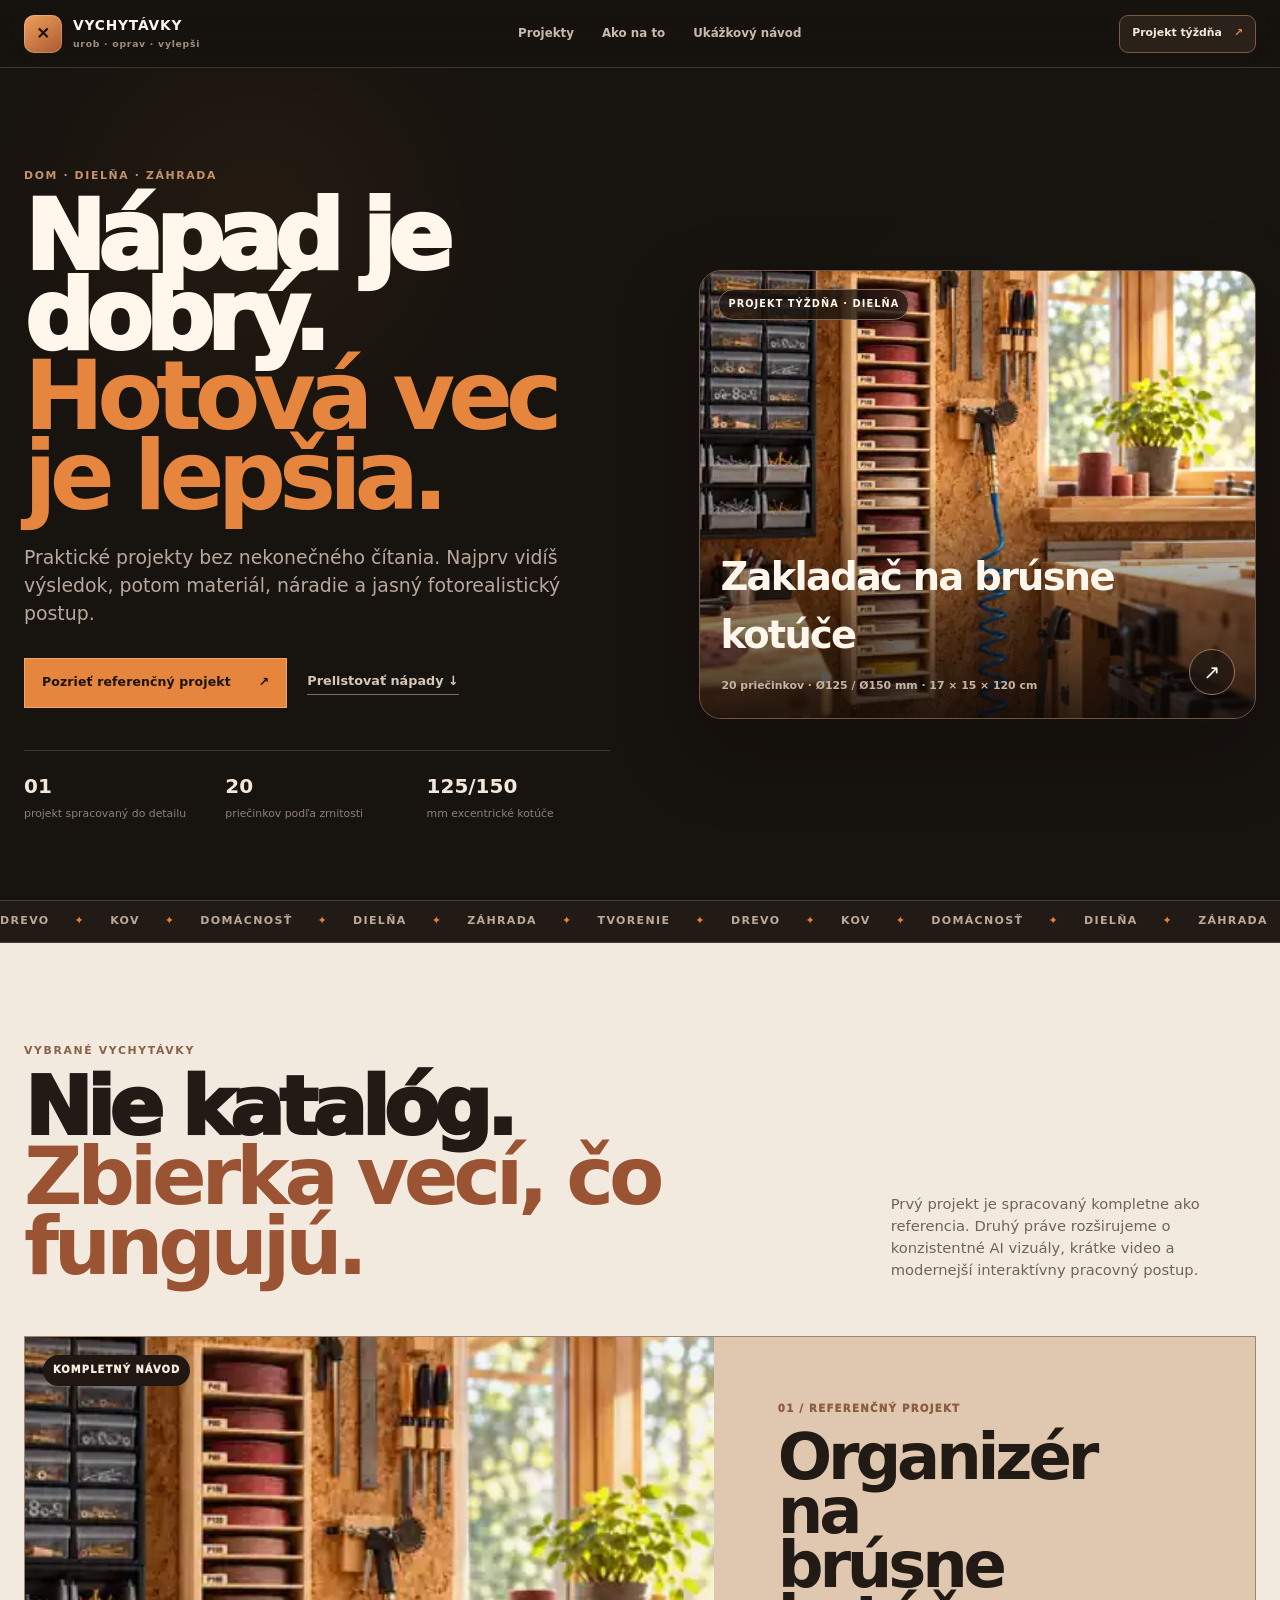
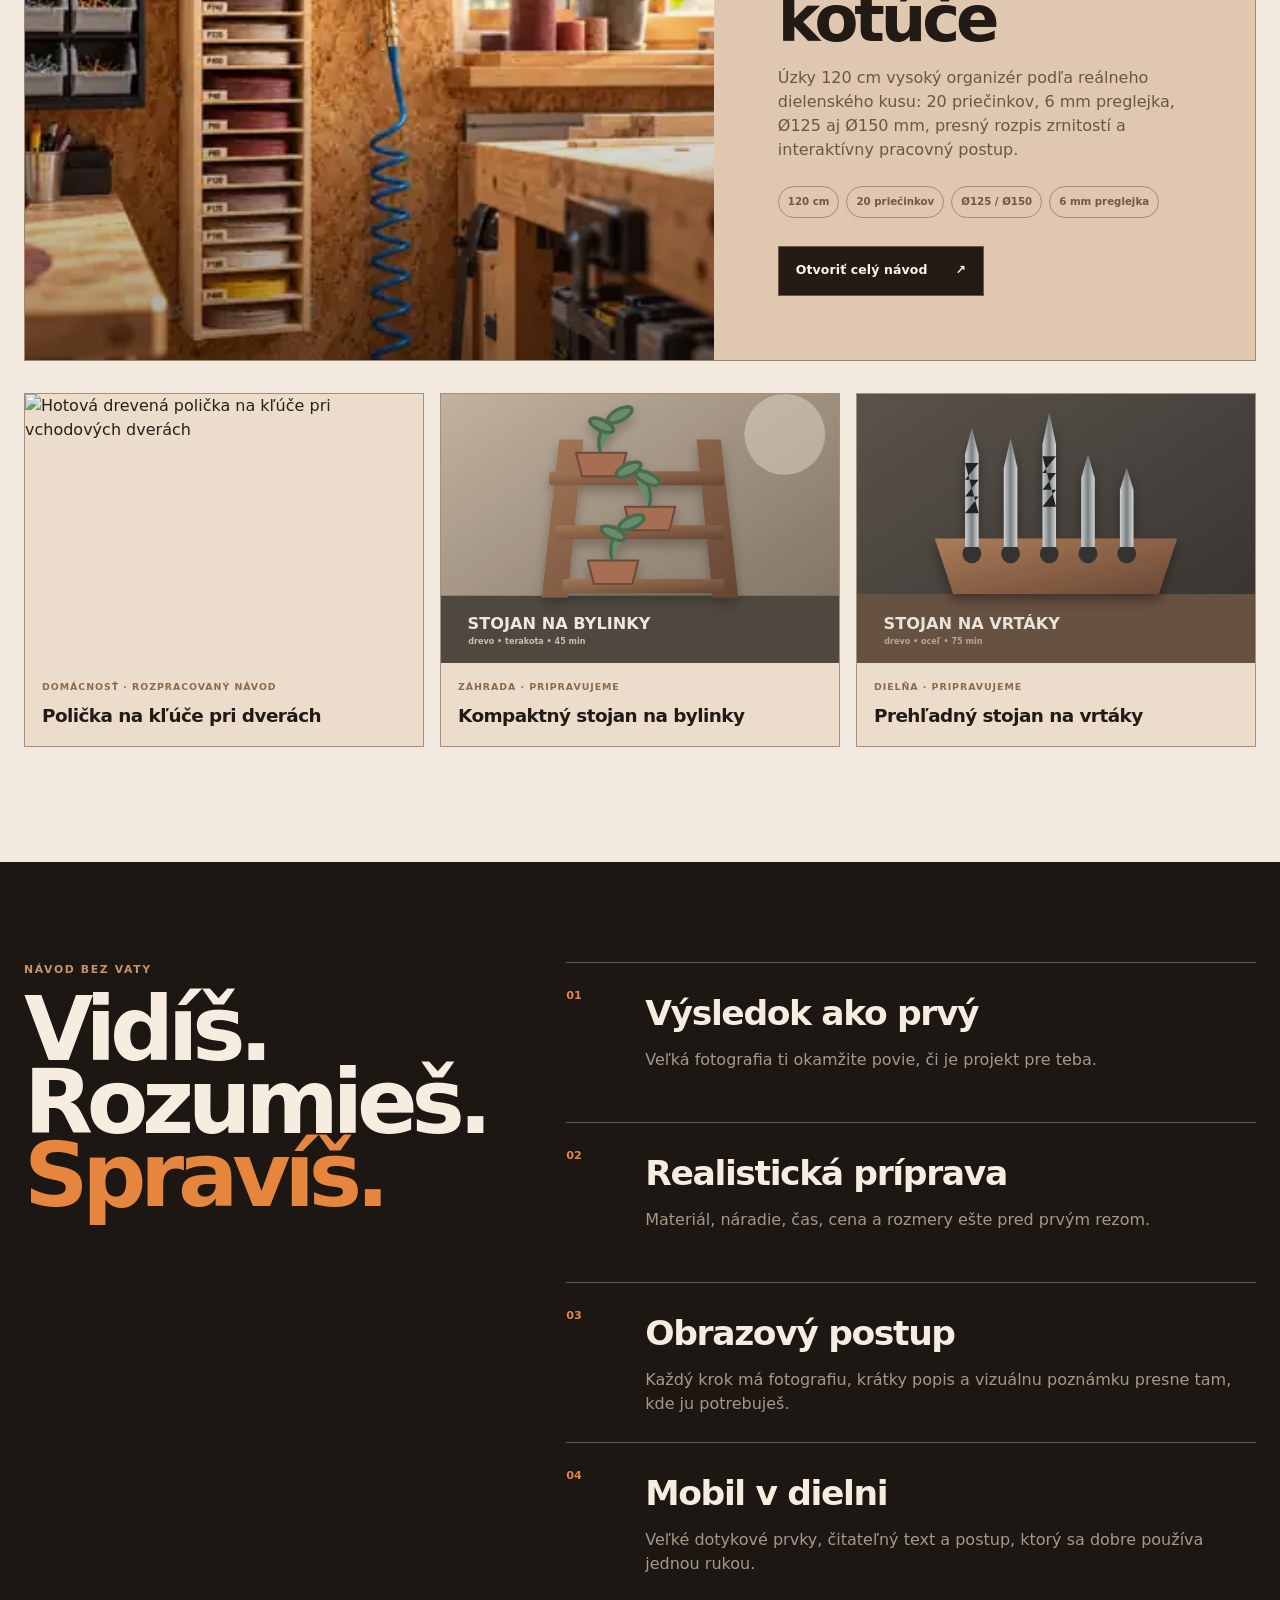
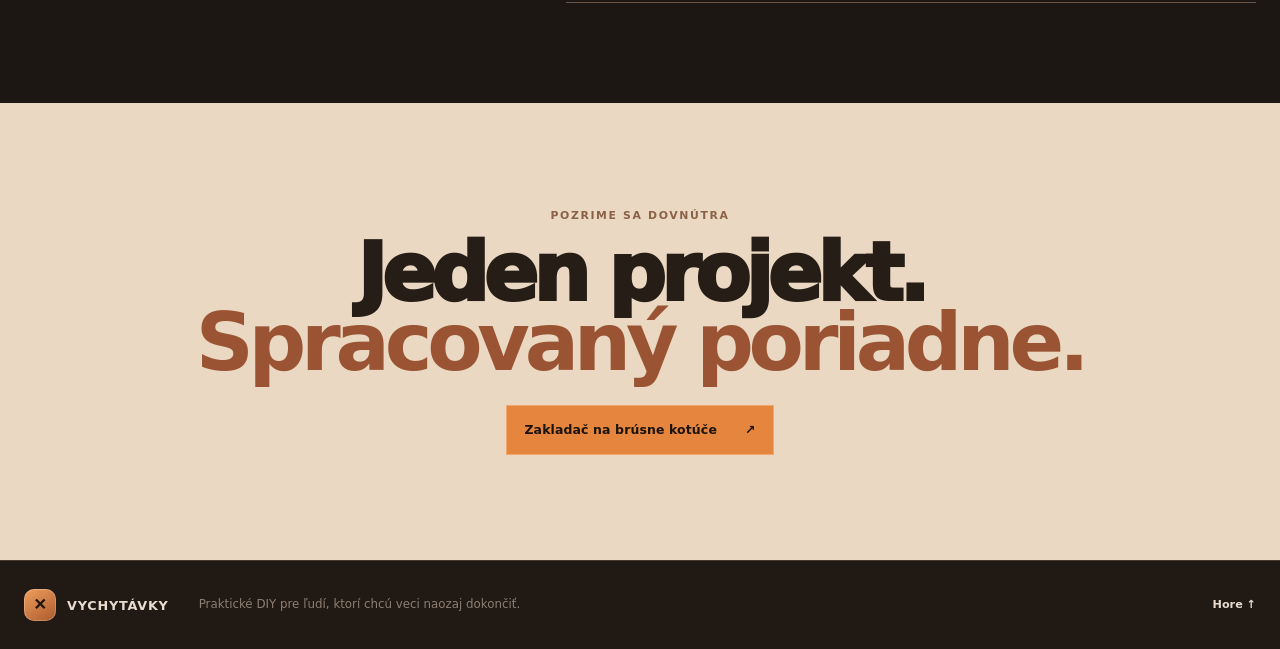
==== commit 92381f38: "Show key shelf master visual on homepage" ====
--- a/index.html
+++ b/index.html
@@ -86,7 +86,7 @@
 
       <div class="coming-grid">
         <a class="coming-card coming-card-link" href="key-shelf.html" data-reveal>
-          <img src="assets/projects/entryway.svg" alt="Polička na kľúče pri vchodových dverách" />
+          <img class="key-shelf-master-image" src="[data-uri]" alt="Hotová drevená polička na kľúče pri vchodových dverách" />
           <div><span>DOMÁCNOSŤ · ROZPRACOVANÝ NÁVOD</span><h3>Polička na kľúče pri dverách</h3></div>
         </a>
         <article class="coming-card" data-reveal>
--- a/styles.css
+++ b/styles.css
@@ -2,13 +2,13 @@
   --bg:#17130f;
   --bg-soft:#211a15;
   --panel:#2a211a;
-  --paper:#f2ece3;
-  --paper-2:#e5d8c8;
-  --cream:#fff8ed;
+  --paper:#f3eadf;
+  --paper-2:#e8d9c7;
+  --cream:#fff7ec;
   --ink:#211a15;
   --muted:#78695c;
   --muted-dark:#b6a697;
-  --orange:#df8245;
+  --orange:#e5853e;
   --orange-2:#f0a15f;
   --rust:#9a5433;
   --wood:#a36a43;
@@ -122,13 +122,13 @@
 .hero-proof span{color:#8f8175;font-size:.68rem}
 .featured-visual{
   position:relative;display:block;aspect-ratio:1.24;overflow:hidden;border:1px solid #6f5544;
-  border-radius:2px;background:#2a211a;color:var(--cream);text-decoration:none;box-shadow:var(--shadow);
-  transform:none;transition:transform .55s cubic-bezier(.2,.75,.2,1),box-shadow .35s ease;
+  border-radius:22px;background:#2a211a;color:var(--cream);text-decoration:none;box-shadow:var(--shadow);
+  transform:rotate(1.2deg);transition:transform .35s ease,box-shadow .35s ease;
 }
 .featured-visual::after{
   content:"";position:absolute;inset:0;background:linear-gradient(180deg,transparent 45%,rgba(12,8,6,.82) 100%);
 }
-.featured-visual:hover{transform:translateY(-6px);box-shadow:0 38px 95px rgba(9,6,4,.4)}
+.featured-visual:hover{transform:rotate(-.35deg) translateY(-8px);box-shadow:0 38px 95px rgba(9,6,4,.4)}
 .featured-visual .sprite-crop{position:absolute;inset:0}
 .featured-kicker,.featured-title,.featured-meta,.featured-arrow{position:absolute;z-index:2}
 .featured-kicker{left:18px;top:18px;padding:7px 9px;border:1px solid #846651;border-radius:999px;background:rgba(27,20,15,.78);font-size:.61rem;font-weight:900;letter-spacing:.11em}
@@ -146,7 +146,7 @@
 @keyframes marquee{to{transform:translateX(-50%)}}
 
 /* HOME PROJECTS */
-.projects-section{padding:clamp(84px,11vw,160px) 24px 120px;background:var(--paper);color:var(--ink)}
+.projects-section{padding:100px 24px 115px;background:var(--paper);color:var(--ink)}
 .section-head{
   width:min(var(--max),100%);margin:0 auto 55px;display:grid;grid-template-columns:1fr minmax(260px,.45fr);gap:55px;align-items:end;
 }
@@ -158,7 +158,7 @@
 .section-intro{margin:0;color:#726356;font-size:.92rem}
 .project-feature{
   width:min(var(--max),100%);margin:0 auto 32px;display:grid;grid-template-columns:minmax(0,1.12fr) minmax(320px,.88fr);
-  min-height:560px;border:0;border-top:1px solid #b8a48e;border-bottom:1px solid #b8a48e;background:#e8ded1;overflow:hidden;
+  min-height:560px;border:1px solid #9e856f;background:#dfc8af;overflow:hidden;
 }
 .project-feature-image{position:relative;min-height:500px;overflow:hidden;background:#31261e}
 .project-feature-image .sprite-crop{position:absolute;inset:0}
@@ -172,36 +172,19 @@
 .project-tags{margin:8px 0 28px;display:flex;gap:7px;flex-wrap:wrap}
 .project-tags span{padding:7px 9px;border:1px solid #a78c76;border-radius:999px;font-size:.64rem;font-weight:800;color:#725847}
 .project-feature-copy .button{align-self:flex-start}
-.coming-grid{width:min(var(--max),100%);margin:0 auto;display:grid;grid-template-columns:1.18fr .82fr 1fr;gap:18px;align-items:start}
-.coming-card{overflow:hidden;border:0;border-top:1px solid #b6a18b;background:transparent}
+.coming-grid{width:min(var(--max),100%);margin:0 auto;display:grid;grid-template-columns:repeat(3,1fr);gap:16px}
+.coming-card{overflow:hidden;border:1px solid #a78e78;background:#ebdccb}
 .coming-card img{width:100%;aspect-ratio:1.48;object-fit:cover;filter:saturate(.82) contrast(.94)}
-.coming-card div{padding:17px 2px}
+.coming-card div{padding:17px}
 .coming-card span{display:block;margin-bottom:8px;color:#8c6a50;font-size:.59rem;font-weight:900;letter-spacing:.1em}
 .coming-card h3{margin:0;font-size:1.15rem;letter-spacing:-.03em}
-.coming-card:nth-child(2){margin-top:74px}
-.coming-card:nth-child(3){margin-top:28px}
-
-.project-showcase{
-  position:relative;overflow:hidden;padding:clamp(72px,10vw,140px) max(24px,calc((100vw - var(--max))/2));
-  display:grid;grid-template-columns:.82fr 1.18fr;gap:clamp(36px,8vw,120px);align-items:center;
-  color:#f3e9dc;background:#282019;
-}
-.showcase-copy{max-width:520px}
-.showcase-copy h2{margin:0 0 24px;font-size:clamp(3.4rem,6.4vw,6rem);line-height:.86;letter-spacing:-.07em}
-.showcase-copy h2 em{color:var(--orange);font-style:normal}
-.showcase-copy>p:not(.eyebrow){max-width:440px;color:#b7a99a}
-.showcase-stats{margin:30px 0;display:flex;gap:20px;flex-wrap:wrap}
-.showcase-stats span{display:grid;gap:3px;color:#a99a8d;font-size:.66rem}
-.showcase-stats b{color:#f4e9dd;font-size:1.35rem}
-.showcase-copy .text-link{display:inline-flex;gap:20px;color:#f5e8d8;border-color:#78614e}
-.showcase-image{position:relative;min-height:440px;aspect-ratio:1.28;overflow:hidden;background:#3a2c22;color:#fff;text-decoration:none}
-.showcase-image::after{content:"";position:absolute;inset:50% 0 0;background:linear-gradient(transparent,rgba(15,10,7,.55))}
-.showcase-image img{width:100%;height:100%;position:absolute;inset:0;object-fit:cover;transition:transform .8s cubic-bezier(.2,.75,.2,1)}
-.showcase-image:hover img{transform:scale(1.035)}
-.showcase-image>span{position:absolute;z-index:2;left:20px;bottom:18px;font-size:.65rem;font-weight:900;letter-spacing:.14em}
+.coming-card-link{display:block;color:inherit;text-decoration:none;transition:transform .24s ease,box-shadow .24s ease,border-color .24s ease}
+.coming-card-link:hover{transform:translateY(-5px);border-color:#7d5f49;box-shadow:0 18px 44px rgba(62,39,24,.14)}
+.coming-card-link img{transition:transform .45s cubic-bezier(.2,.75,.2,1),filter .35s ease}
+.coming-card-link:hover img{transform:scale(1.025);filter:saturate(.96) contrast(1)}
 
 .principle-section{
-  padding:clamp(80px,11vw,150px) max(24px,calc((100vw - var(--max))/2));display:grid;grid-template-columns:.78fr 1.22fr;gap:80px;background:#1c1713;color:#f6ecdf;
+  padding:100px 24px;display:grid;grid-template-columns:.78fr 1.22fr;gap:80px;background:#1c1713;color:#f6ecdf;
 }
 .principle-copy{position:sticky;top:110px;align-self:start}
 .principle-copy h2{
@@ -215,7 +198,7 @@
 .principle-list article>span{color:var(--orange);font-size:.7rem;font-weight:900}
 .principle-list h3{margin:0 0 8px;font-size:clamp(1.7rem,2.7vw,2.8rem);letter-spacing:-.04em}
 .principle-list p{max-width:600px;margin:0;color:#a79789}
-.closing-cta{padding:clamp(90px,13vw,180px) 24px;text-align:center;background:#d9b99a;color:#261d17}
+.closing-cta{padding:105px 24px;text-align:center;background:#ead8c3;color:#261d17}
 .closing-cta .button{margin-top:28px}
 
 /* PROJECT HERO */
@@ -380,7 +363,6 @@
   padding:28px 24px;display:grid;grid-template-columns:auto 1fr auto;gap:30px;align-items:center;
   border-top:1px solid #4b392d;background:#211914;color:#e9dccf;
 }
-.home-page .site-footer{padding:32px max(24px,calc((100vw - var(--max))/2));background:#17130f}
 .footer-brand .brand-icon{width:32px;height:32px}.footer-brand strong{font-size:.8rem;letter-spacing:.06em}
 .site-footer p{margin:0;color:#8e7f72;font-size:.74rem}.site-footer>a:last-child{font-size:.7rem;font-weight:850;text-decoration:none}
 
@@ -398,9 +380,6 @@
   .step-card,.step-card.reverse{grid-template-columns:1fr;gap:25px}
   .step-card.reverse .step-photo,.step-card.reverse .step-content{order:initial}
   .project-finale{grid-template-columns:1fr}
-  .project-showcase{grid-template-columns:1fr;gap:38px}
-  .showcase-copy{max-width:720px}
-  .showcase-image{width:min(900px,100%);justify-self:end}
   .workshop-tip{grid-template-columns:90px 1fr}
   .workshop-tip>p:last-child{grid-column:2}
 }
@@ -415,12 +394,7 @@
   .hero-proof div{grid-template-columns:60px 1fr;align-items:center}
   .projects-section,.prep-section,.steps-section,.closing-cta{padding-inline:16px}
   .section-head{grid-template-columns:1fr;gap:25px}
-  .coming-grid{grid-template-columns:1fr 1fr;gap:24px 14px}
-  .coming-card:nth-child(2),.coming-card:nth-child(3){margin-top:0}
-  .coming-card:first-child{grid-column:1/-1}
-  .coming-card:first-child img{aspect-ratio:2.05}
-  .project-showcase{padding:78px 16px}
-  .showcase-image{min-height:330px}
+  .coming-grid{grid-template-columns:1fr}
   .principle-section{padding:75px 16px}
   .project-subnav{top:58px;justify-content:flex-start;overflow-x:auto;white-space:nowrap;padding-inline:16px;scrollbar-width:none}
   .project-subnav::-webkit-scrollbar{display:none}
@@ -447,10 +421,6 @@
   .button{width:100%;justify-content:space-between}
   .text-link{align-self:flex-start}
   .featured-visual{aspect-ratio:1.02}
-  .project-showcase{padding-block:68px}
-  .showcase-image{min-height:260px;aspect-ratio:1.05}
-  .showcase-stats{gap:14px}
-  .showcase-stats span{flex:1 1 28%}
   .featured-title{font-size:1.75rem;right:70px}
   .featured-meta{max-width:180px}
   .section-head h2,.closing-cta h2,.result-copy h2,.prep-section h2,.dimension-copy h2,.steps-heading h2,.workshop-tip h2,.finale-copy h2{
@@ -459,9 +429,6 @@
   .project-feature-image{min-height:310px}
   .project-feature-copy{padding:28px 20px}
   .project-feature-copy h3{font-size:3rem}
-  .coming-grid{grid-template-columns:1fr}
-  .coming-card:first-child{grid-column:auto}
-  .coming-card:first-child img,.coming-card img{aspect-ratio:1.45}
   .principle-copy h2{font-size:clamp(3.6rem,15vw,5.2rem)}
   .project-hero{padding-top:28px}
   .project-hero-image{aspect-ratio:1.08}
@@ -482,50 +449,6 @@
   .site-footer{grid-template-columns:1fr auto;padding:24px 16px}
   .site-footer p{grid-column:1/-1;grid-row:2}
 }
-
-/* Editorial treatment for the completed workshop project. */
-.pilot-hero{
-  width:min(1580px,100%);min-height:calc(100svh - 68px);margin:0 auto;padding:clamp(38px,6vw,84px) clamp(20px,5vw,76px);
-  grid-template-columns:minmax(0,.88fr) minmax(420px,1.12fr);gap:clamp(38px,6vw,94px);
-}
-.pilot-hero-copy h1{font-size:clamp(4.1rem,7vw,7.6rem);line-height:.85;letter-spacing:-.078em}
-.pilot-product-stage{border-radius:2px;box-shadow:0 38px 100px rgba(0,0,0,.28)}
-.pilot-story{padding:clamp(82px,11vw,150px) max(24px,calc((100vw - 1320px)/2));gap:clamp(48px,8vw,120px)}
-.pilot-tech-card{border-radius:2px}
-.pilot-grits{padding-block:clamp(78px,10vw,136px)}
-.pilot-material{padding-block:clamp(82px,10vw,140px)}
-.pilot-material-grid article{border-radius:2px}
-.pilot-process{padding:clamp(82px,11vw,150px) 24px 120px}
-.pilot-process-intro h2{font-size:clamp(3.4rem,6vw,6.1rem)}
-.pilot-roadmap{width:min(1330px,100%)}
-.pilot-roadmap>.pilot-step-feature{padding-block:clamp(48px,7vw,100px);border-top-color:rgba(255,247,236,.16)}
-.step-one-frame,.step-two-frame,.step-three-frame,.step-four-frame,.step-five-frame,.step-six-frame{border-radius:2px}
-.pilot-final-note{padding:clamp(78px,10vw,140px) 24px}
-@media(min-width:761px){
-  .pilot-product-stage,.step-one-frame,.step-two-frame,.step-three-frame,.step-four-frame,.step-five-frame,.step-six-frame{border-radius:2px}
-}
-
-@media(max-width:1080px){
-  .pilot-hero{grid-template-columns:1fr}
-  .pilot-product-stage{width:min(900px,100%);justify-self:end}
-}
-@media(max-width:820px){
-  .pilot-hero{padding:38px 16px 52px}
-  .pilot-story{padding-inline:16px}
-  .pilot-process{padding-inline:16px}
-  .pilot-roadmap>.pilot-step-feature{padding-block:42px}
-}
-@media(max-width:560px){
-  .pilot-hero-copy h1{font-size:clamp(3.35rem,15vw,5.3rem)}
-  .pilot-product-stage{min-height:480px;border-radius:16px}
-  .pilot-final-note{padding-inline:20px}
-}
-@media(prefers-reduced-motion:reduce){
-  html{scroll-behavior:auto}
-  .marquee-track{animation:none}
-  .showcase-image img{transition:none}
-  .featured-visual,.coming-card,.showcase-image{transition:none}
-}
 @media(prefers-reduced-motion:reduce){
   *,*::before,*::after{scroll-behavior:auto!important;animation-duration:.01ms!important;animation-iteration-count:1!important;transition-duration:.01ms!important}
 }
@@ -3779,83 +3702,3 @@
     transition:none!important;
   }
 }
-
-/* Full-size dimension drawing and proportional pocket-height key. */
-.pilot-tech-card{
-  min-height:0;
-  padding:clamp(14px,3vw,34px);
-}
-.pilot-tech-card>img{
-  width:min(520px,100%);
-  height:auto;
-  max-height:none;
-  margin:0 auto;
-}
-.pilot-tech-caption{
-  position:relative;
-  right:auto;
-  bottom:auto;
-  width:max-content;
-  max-width:100%;
-  min-width:0;
-  margin:14px 0 0 auto;
-}
-.step-three-compartments{
-  margin-top:16px;
-  padding:18px;
-  border:1px solid #5e4a3c;
-  background:linear-gradient(145deg,#251c16,#17130f);
-}
-.step-three-compartments-heading h4{
-  margin:0 0 7px;
-  color:#f3e7d9;
-  font-size:1.05rem;
-  letter-spacing:-.025em;
-}
-.step-three-compartments-heading>p:last-child{
-  margin:0 0 16px;
-  color:#aa998b;
-  font-size:.68rem;
-  line-height:1.5;
-}
-.step-three-compartments-heading .eyebrow{margin-bottom:7px;font-size:.53rem}
-.step-three-slot-pair{display:grid;grid-template-columns:1fr 1fr;gap:10px}
-.step-three-slot-series{min-width:0}
-.step-three-slot-series h5{
-  min-height:37px;
-  margin:0;
-  padding:9px 7px;
-  display:flex;
-  justify-content:space-between;
-  gap:4px;
-  color:#f2e5d6;
-  border-block:1px solid #5e4a3c;
-  font-size:.68rem;
-}
-.step-three-slot-series h5 span{color:#aa998b;font-size:.51rem;font-weight:650}
-.step-three-slot{
-  height:calc(var(--slot-height) * 5px);
-  min-height:24px;
-  padding:3px 6px;
-  display:flex;
-  align-items:center;
-  justify-content:space-between;
-  gap:4px;
-  border:1px solid #614732;
-  border-top:3px solid #bd7b47;
-  color:#f3e7d9;
-  background:linear-gradient(90deg,rgba(163,106,67,.23),rgba(255,255,255,.025));
-  font-size:.58rem;
-}
-.step-three-slot b{color:#ef9a59;font-size:.56rem}
-.step-three-slot span{white-space:nowrap;color:#e3d3c3;font-size:.55rem}
-
-@media(max-width:560px){
-  .pilot-tech-caption{width:100%;margin-top:10px}
-  .step-three-compartments{padding:13px 10px}
-  .step-three-slot-pair{gap:7px}
-  .step-three-slot-series h5{padding-inline:4px;font-size:.61rem}
-  .step-three-slot-series h5 span{font-size:.46rem}
-  .step-three-slot{padding-inline:4px;font-size:.52rem}
-  .step-three-slot b,.step-three-slot span{font-size:.5rem}
-}
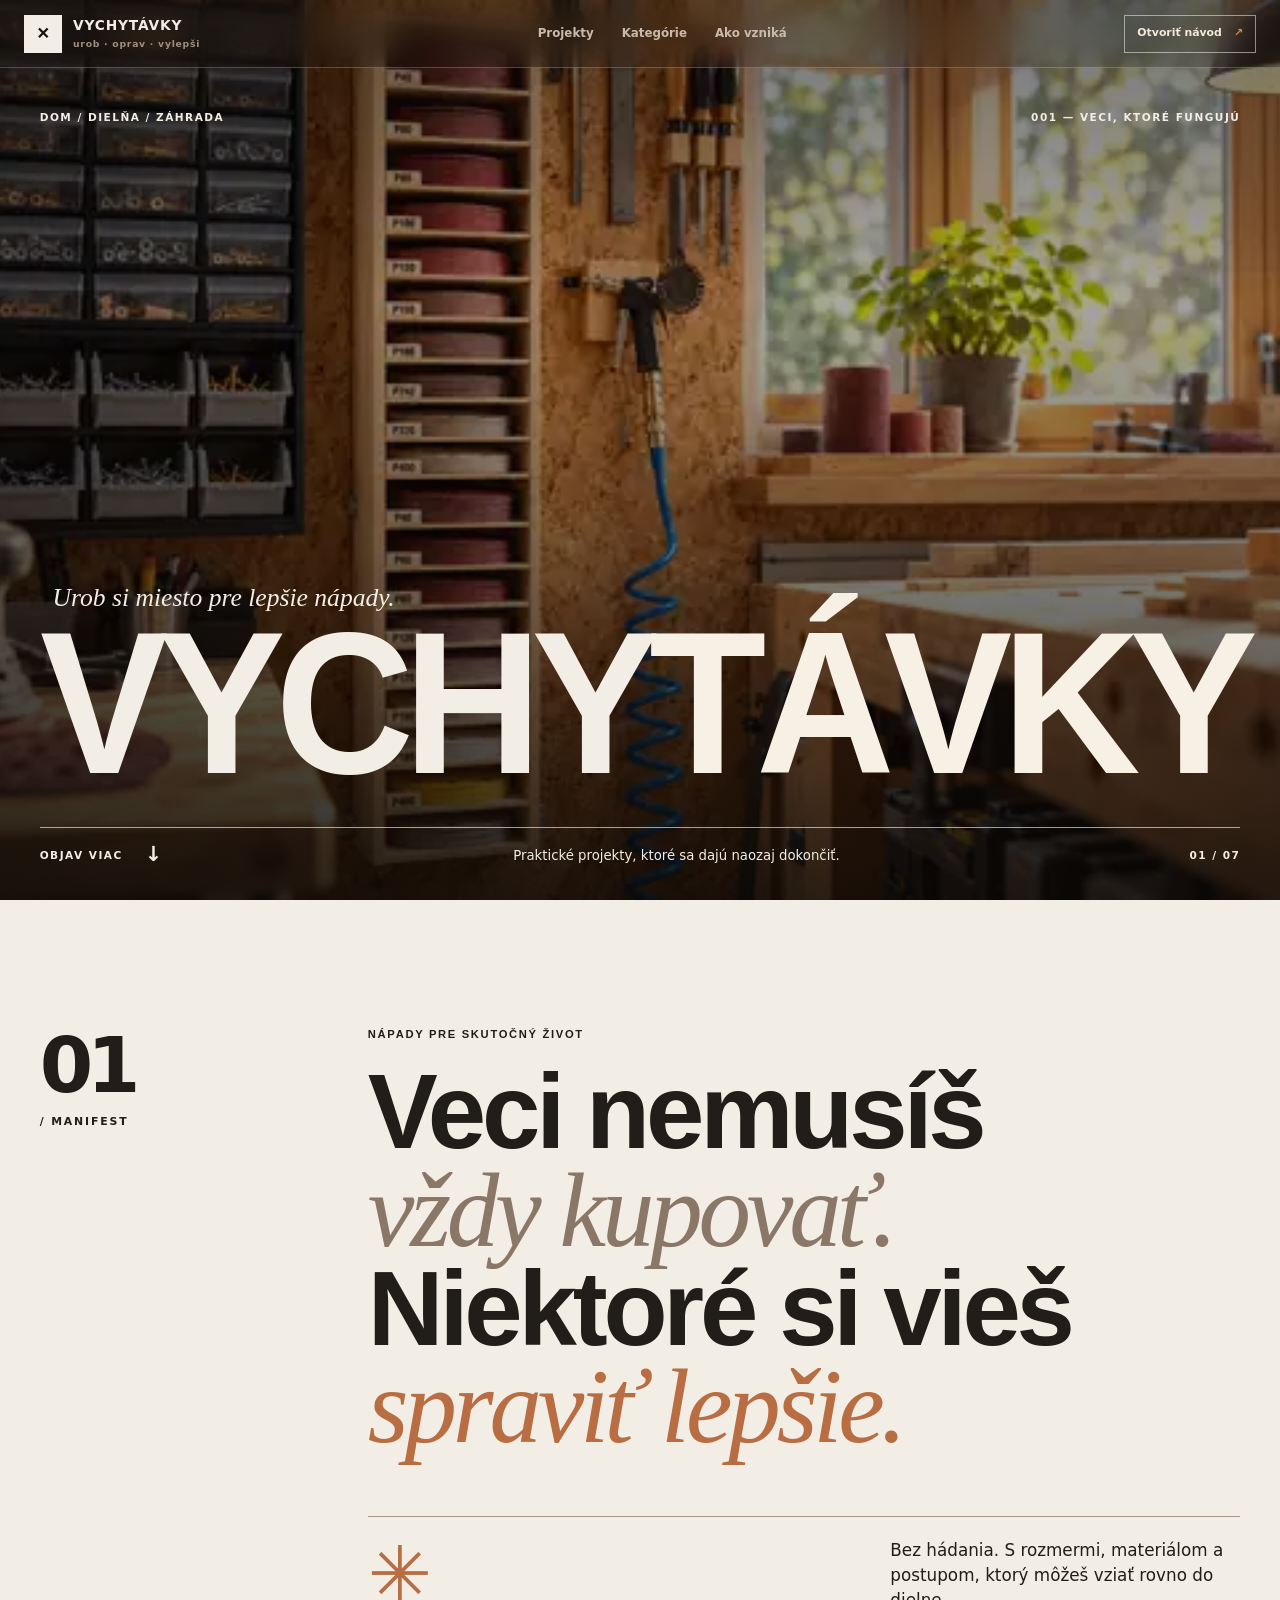
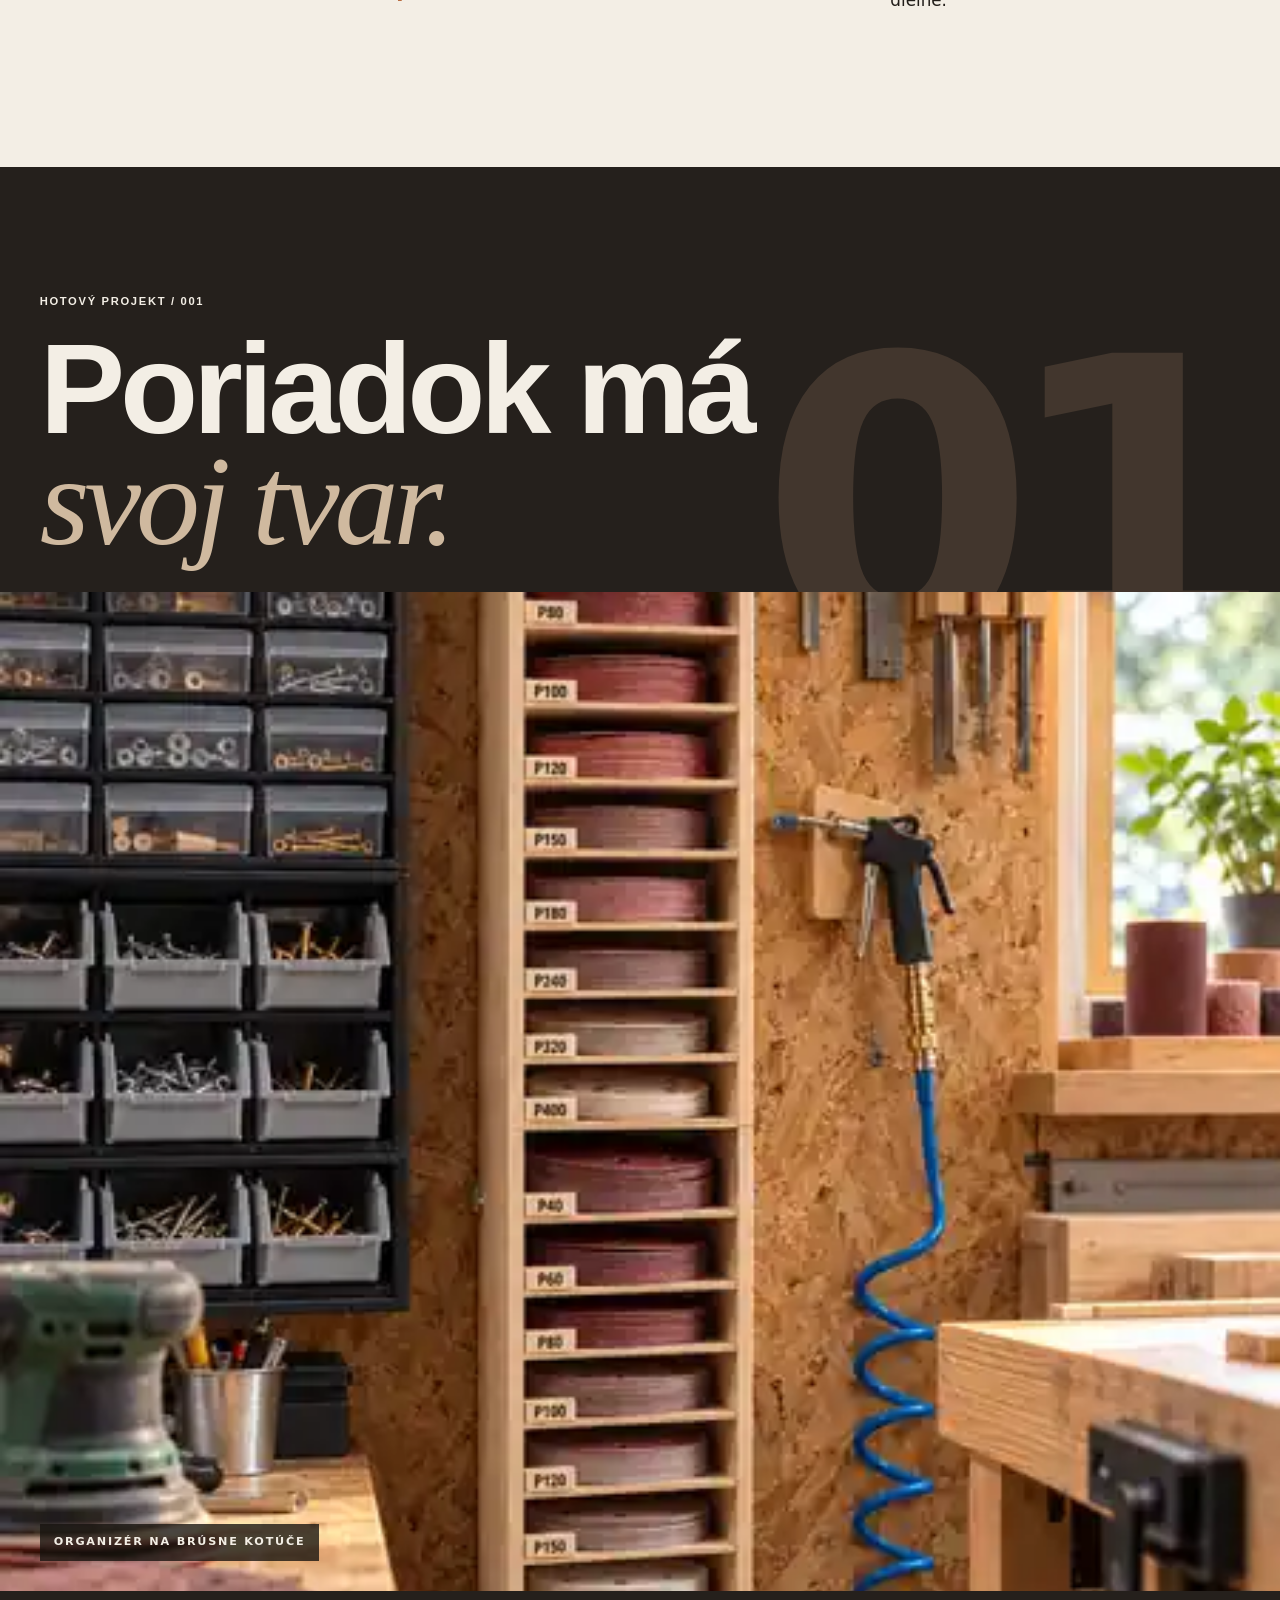
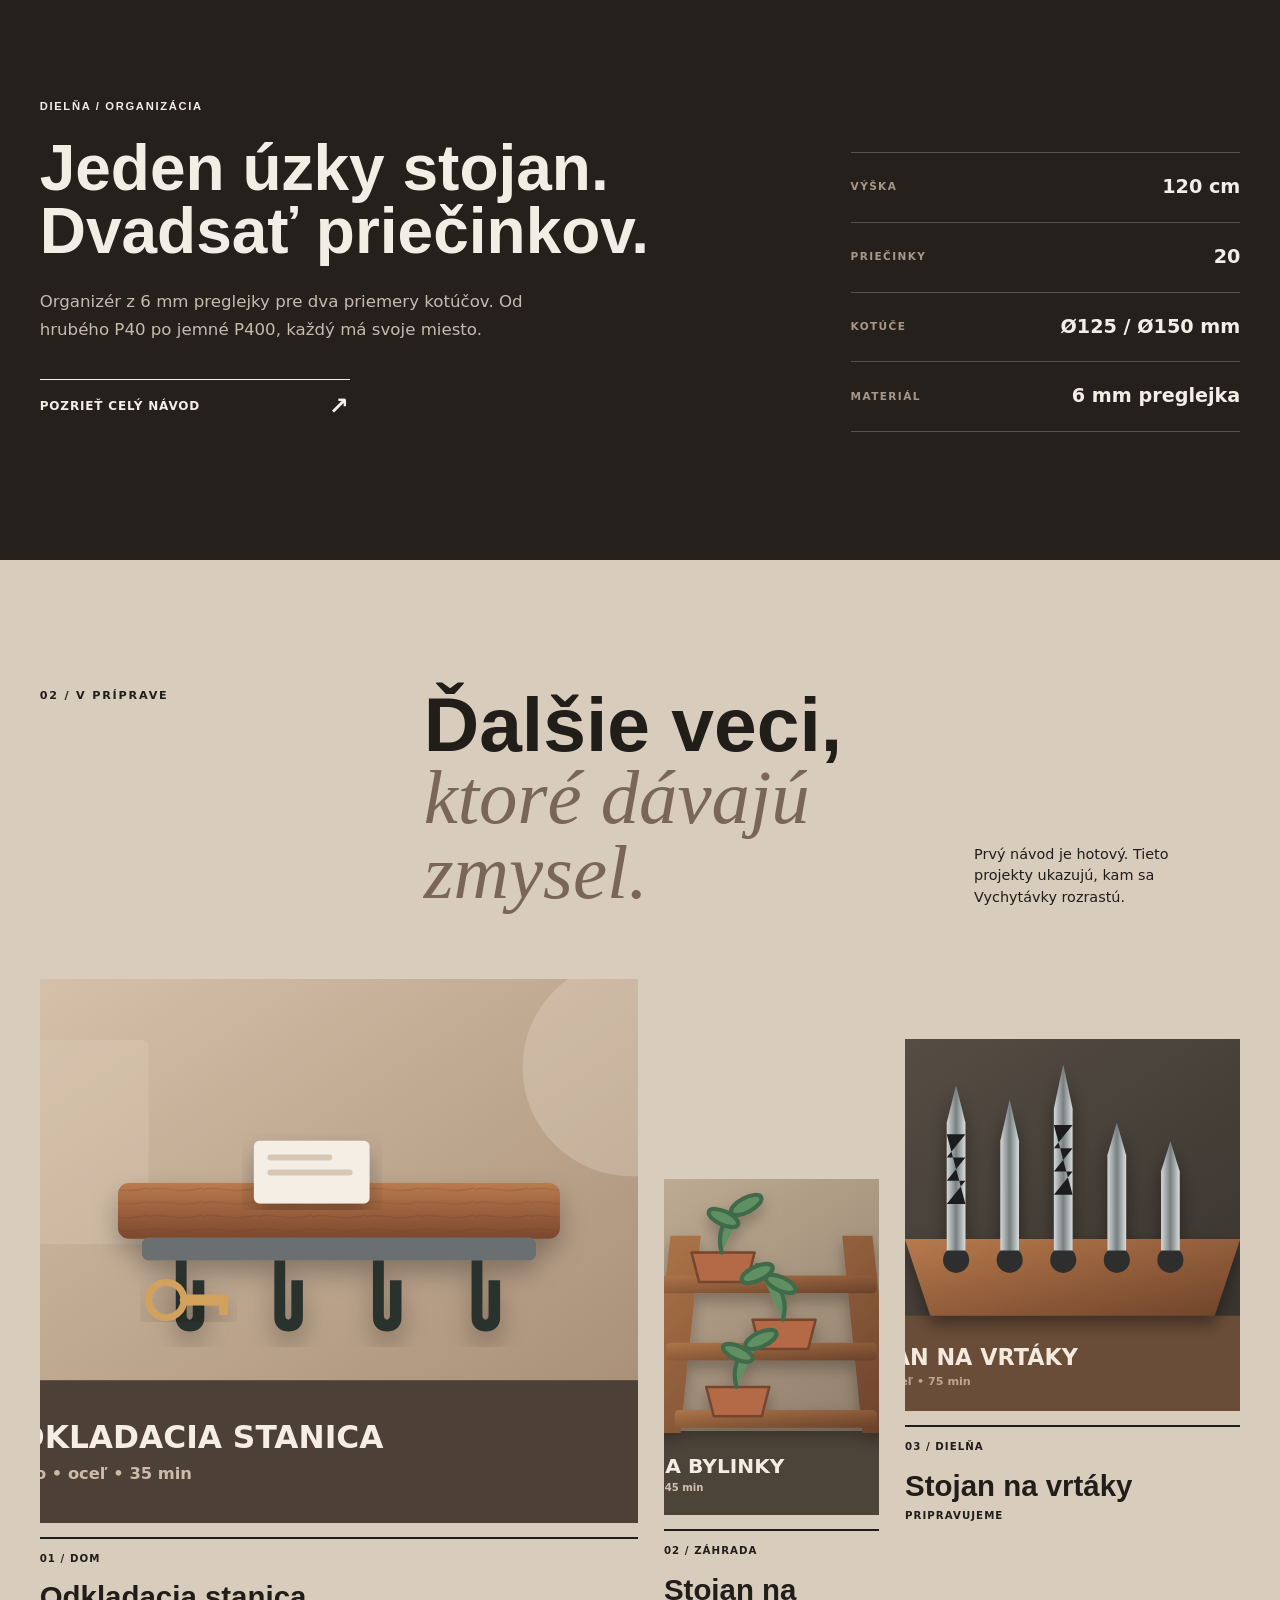
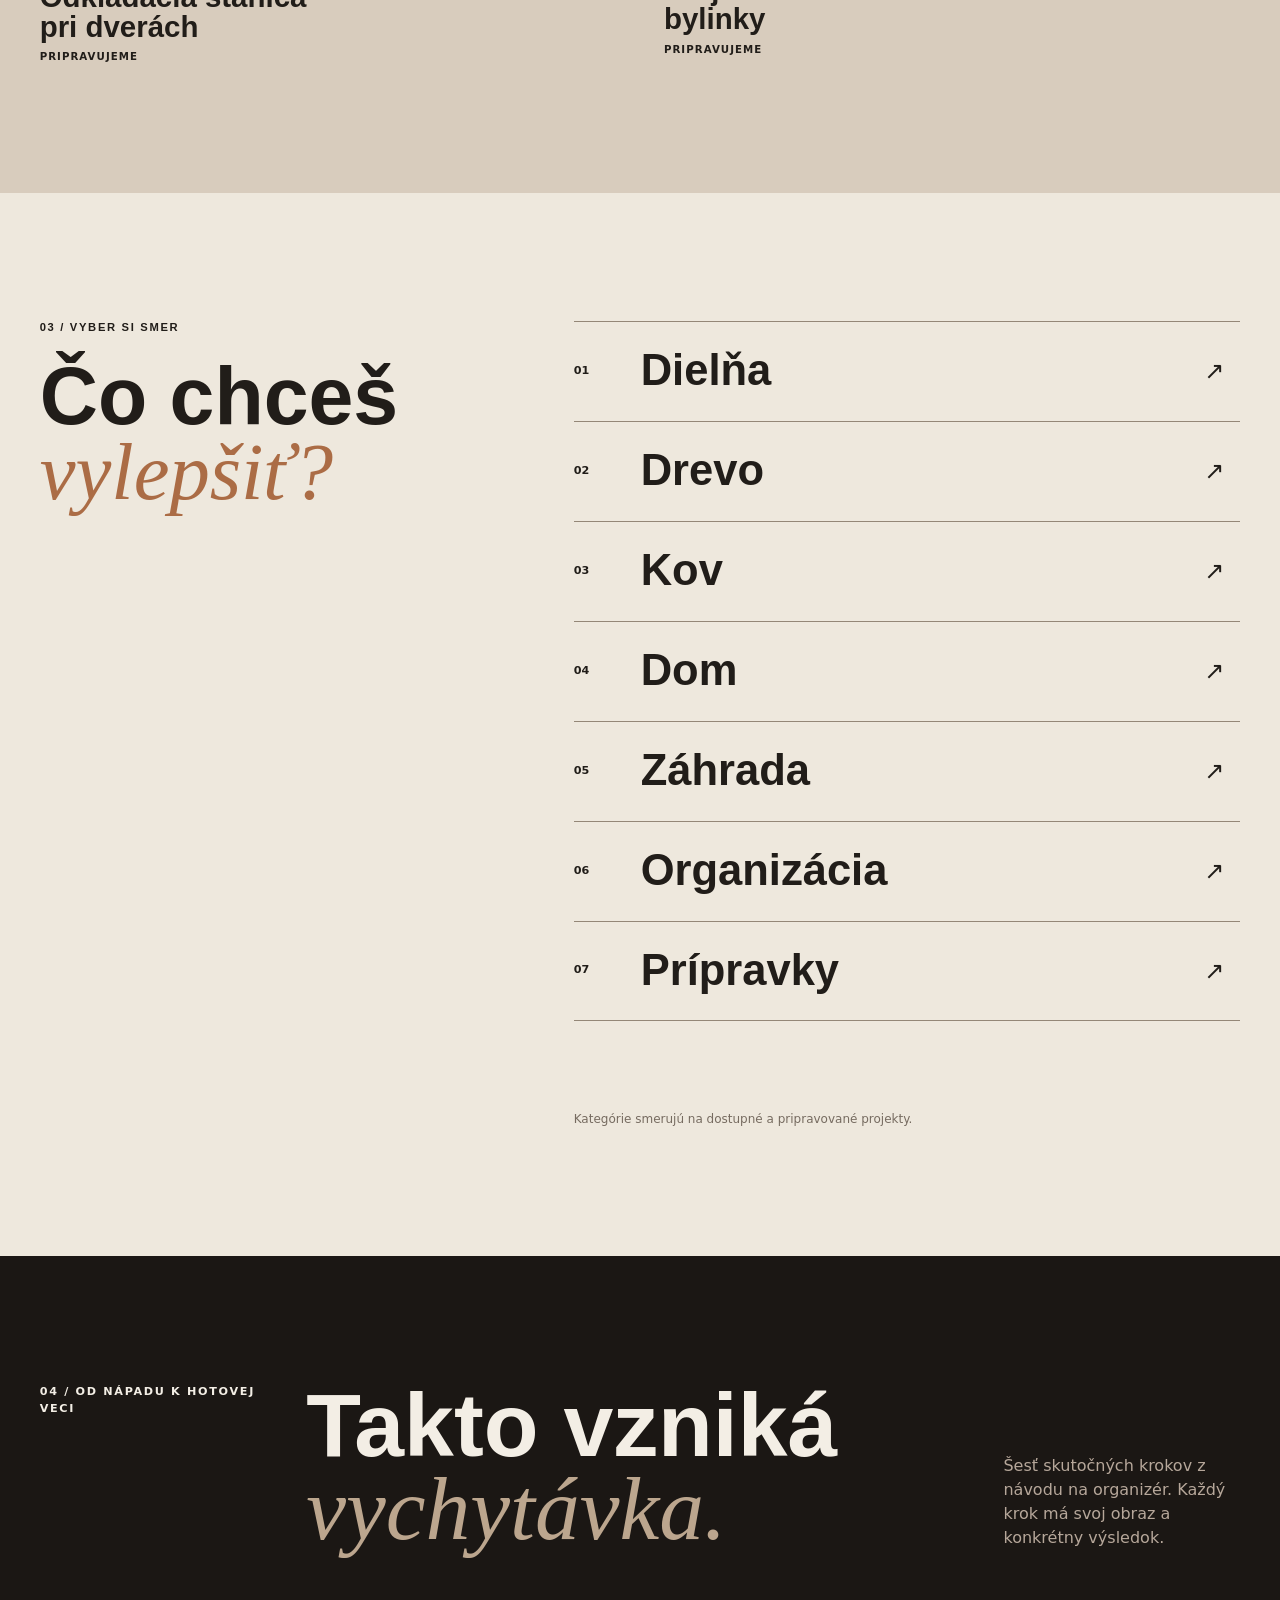
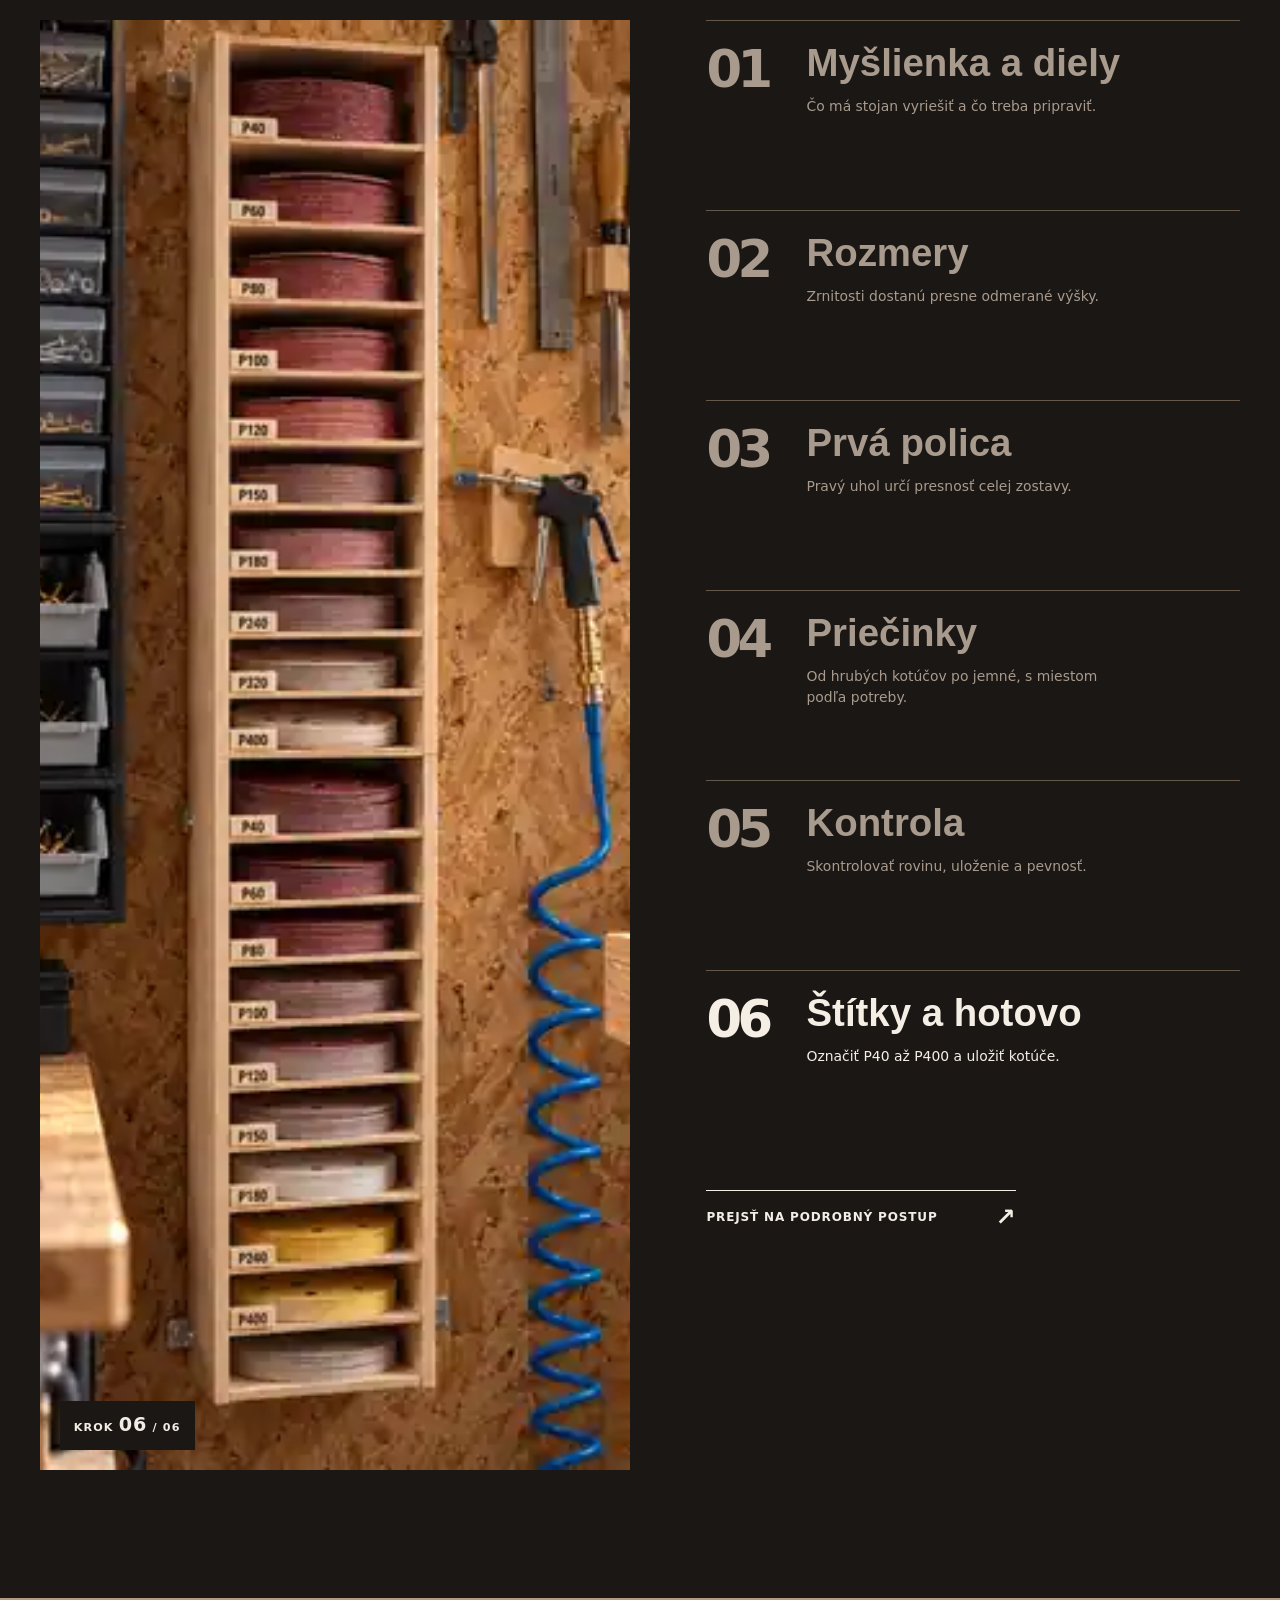
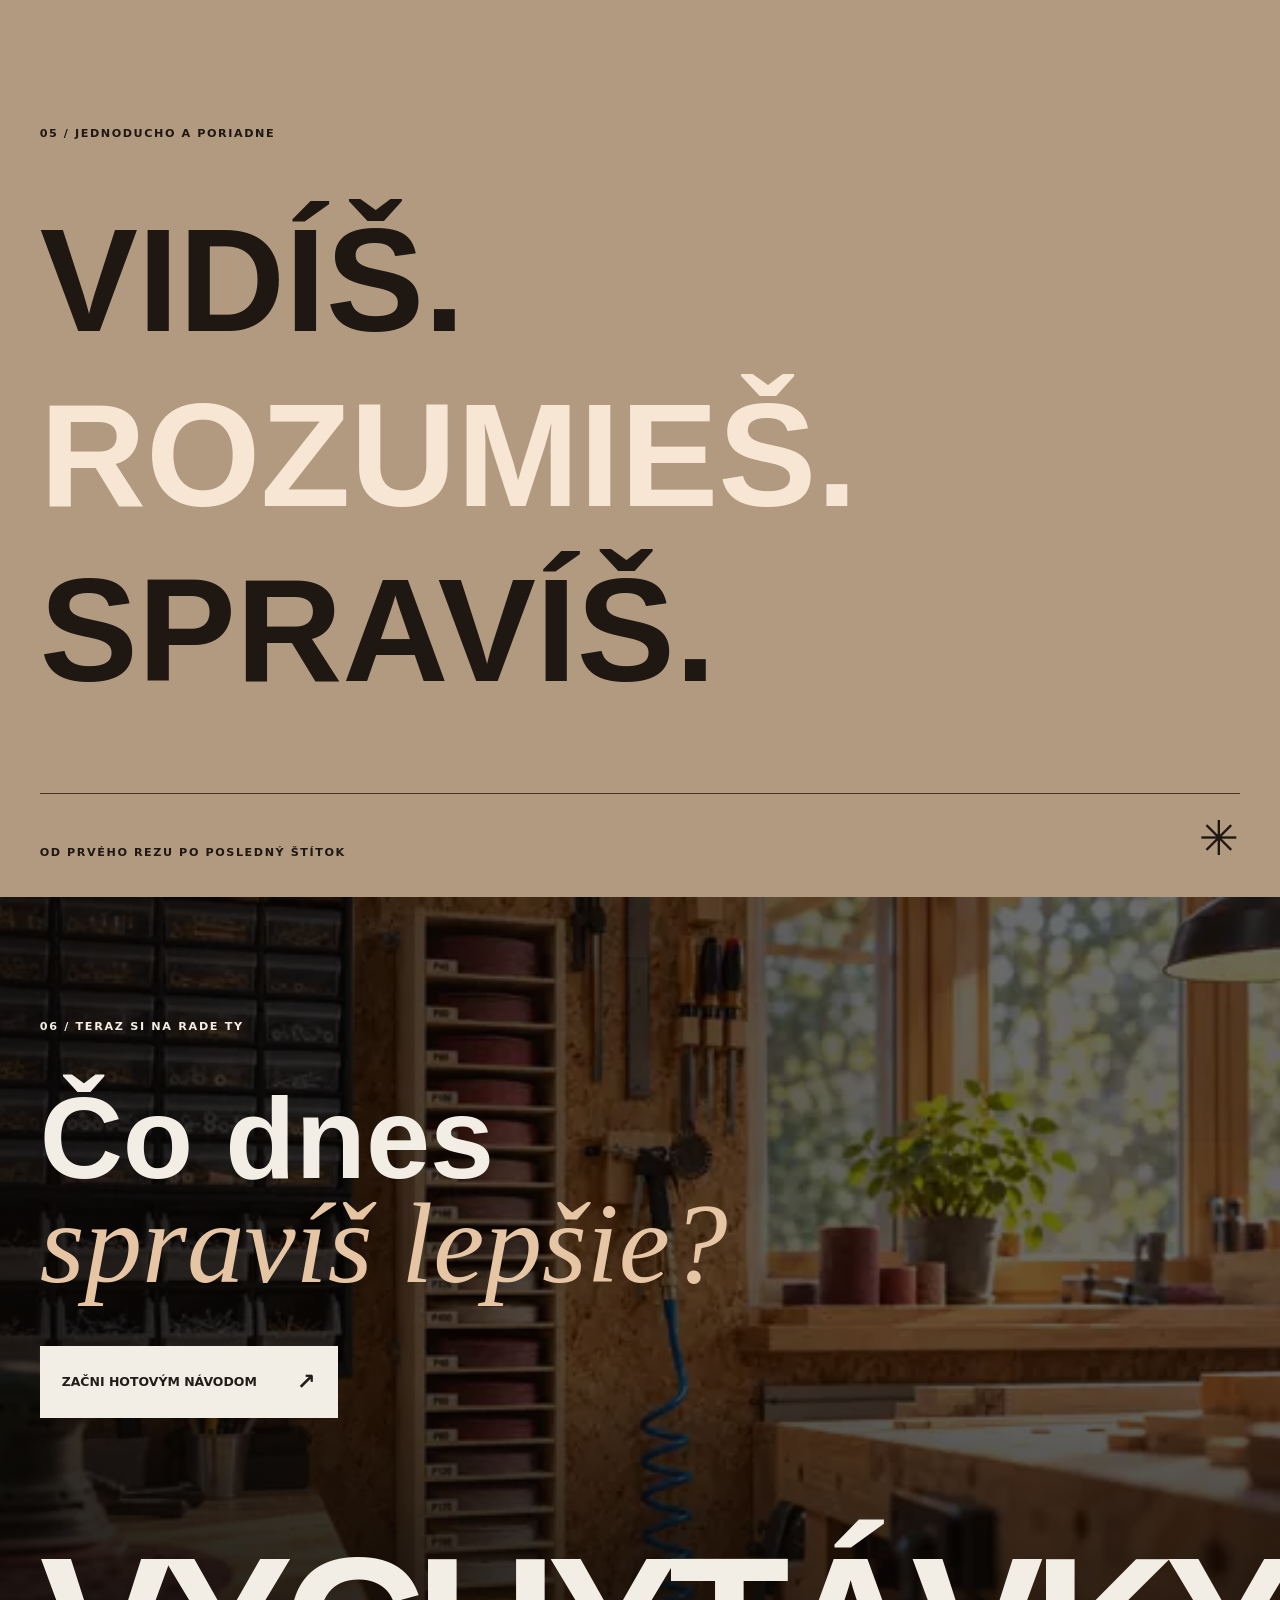
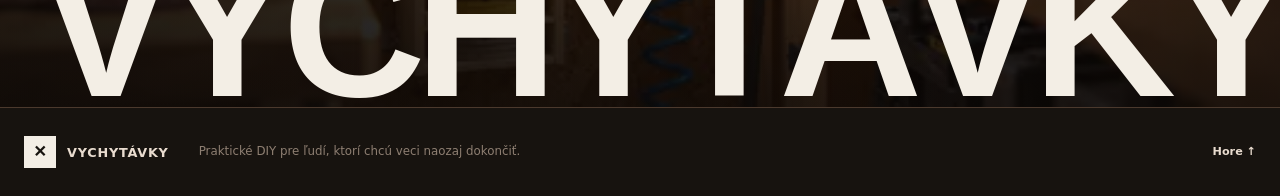
==== commit 023aac69: "Build Vychytavky V2 homepage redesign" ====
--- a/index.html
+++ b/index.html
@@ -1,131 +1,60 @@
 <!doctype html>
 <html lang="sk">
 <head>
-  <meta charset="utf-8" />
-  <meta name="viewport" content="width=device-width, initial-scale=1" />
-  <meta name="description" content="Vychytávky – moderné DIY projekty do domu, dielne a záhrady s fotorealistickým obrazovým postupom." />
-  <meta name="theme-color" content="#17130f" />
-  <title>Vychytávky – praktické DIY, ktoré chceš naozaj spraviť</title>
-  <link rel="stylesheet" href="styles.css" />
+  <meta charset="utf-8"><meta name="viewport" content="width=device-width, initial-scale=1">
+  <meta name="description" content="Vychytávky: praktické projekty do dielne, domu a záhrady. Pozri výsledok, pochop postup a vyrob si ho.">
+  <meta name="theme-color" content="#17130f"><title>Vychytávky — vidíš, rozumieš, spravíš</title>
+  <link rel="stylesheet" href="styles.css"><link rel="stylesheet" href="home-v2.css">
 </head>
-<body class="home-page">
+<body class="home-page v2-home">
   <div class="scroll-progress" id="scrollProgress" aria-hidden="true"></div>
-
   <header class="site-header" id="siteHeader">
-    <a class="brand" href="#top" aria-label="Vychytávky domov">
-      <span class="brand-icon" aria-hidden="true">✕</span>
-      <span class="brand-copy"><strong>VYCHYTÁVKY</strong><small>urob · oprav · vylepši</small></span>
-    </a>
-    <nav class="desktop-nav" aria-label="Hlavná navigácia">
-      <a href="#projekty">Projekty</a>
-      <a href="#princip">Ako na to</a>
-      <a href="sandpaper.html">Ukážkový návod</a>
-    </nav>
-    <a class="header-cta" href="sandpaper.html">Projekt týždňa <span>↗</span></a>
+    <a class="brand" href="#top" aria-label="Vychytávky — na začiatok"><span class="brand-icon" aria-hidden="true">✕</span><span class="brand-copy"><strong>VYCHYTÁVKY</strong><small>urob · oprav · vylepši</small></span></a>
+    <nav class="desktop-nav" aria-label="Hlavná navigácia"><a href="#projekty">Projekty</a><a href="#kategorie">Kategórie</a><a href="#postup">Ako vzniká</a></nav>
+    <a class="header-cta" href="sandpaper.html">Otvoriť návod <span>↗</span></a>
   </header>
-
   <main id="top">
-    <section class="home-hero">
-      <div class="hero-noise" aria-hidden="true"></div>
-      <div class="hero-copy" data-reveal>
-        <p class="eyebrow">DOM · DIELŇA · ZÁHRADA</p>
-        <h1>Nápad je dobrý.<br><em>Hotová vec je lepšia.</em></h1>
-        <p class="hero-lead">
-          Praktické projekty bez nekonečného čítania. Najprv vidíš výsledok,
-          potom materiál, náradie a jasný fotorealistický postup.
-        </p>
-        <div class="hero-actions">
-          <a class="button button-primary" href="sandpaper.html">Pozrieť referenčný projekt <span>↗</span></a>
-          <a class="text-link" href="#projekty">Prelistovať nápady ↓</a>
-        </div>
-        <div class="hero-proof">
-          <div><strong>01</strong><span>projekt spracovaný do detailu</span></div>
-          <div><strong>20</strong><span>priečinkov podľa zrnitosti</span></div>
-          <div><strong>125/150</strong><span>mm excentrické kotúče</span></div>
-        </div>
-      </div>
-
-      <a class="featured-visual" href="sandpaper.html" aria-label="Otvoriť projekt organizér na brúsne kotúče" data-reveal>
-        <img class="rack-mood-image" src="[data-uri]" alt="Teplá fotorealistická dielňa s úzkym vertikálnym stojanom na brúsne kotúče" />
-        <span class="featured-kicker">PROJEKT TÝŽDŇA · DIELŇA</span>
-        <span class="featured-title">Zakladač na brúsne kotúče</span>
-        <span class="featured-meta">20 priečinkov · Ø125 / Ø150 mm · 17 × 15 × 120 cm</span>
-        <span class="featured-arrow">↗</span>
-      </a>
+    <section class="v2-hero" aria-labelledby="v2-title">
+      <img class="rack-mood-image v2-hero-photo" src="[data-uri]" alt="Hotový organizér na brúsne kotúče v domácej dielni" fetchpriority="high">
+      <div class="v2-hero-wash" aria-hidden="true"></div>
+      <div class="v2-hero-top"><span>DOM / DIELŇA / ZÁHRADA</span><span>001 — VECI, KTORÉ FUNGUJÚ</span></div>
+      <div class="v2-hero-core"><p>Urob si miesto pre lepšie nápady.</p><h1 id="v2-title">VYCHY<span>TÁVKY</span></h1></div>
+      <div class="v2-hero-bottom"><a href="#manifest">OBJAV VIAC <span aria-hidden="true">↓</span></a><p>Praktické projekty, ktoré sa dajú naozaj dokončiť.</p><span>01 / 07</span></div>
     </section>
-
-    <section class="marquee" aria-label="Kategórie">
-      <div class="marquee-track">
-        <span>DREVO</span><i>✦</i><span>KOV</span><i>✦</i><span>DOMÁCNOSŤ</span><i>✦</i><span>DIELŇA</span><i>✦</i><span>ZÁHRADA</span><i>✦</i><span>TVORENIE</span><i>✦</i>
-        <span>DREVO</span><i>✦</i><span>KOV</span><i>✦</i><span>DOMÁCNOSŤ</span><i>✦</i><span>DIELŇA</span><i>✦</i><span>ZÁHRADA</span><i>✦</i><span>TVORENIE</span><i>✦</i>
+    <section class="v2-manifest" id="manifest" aria-labelledby="manifest-title">
+      <div class="v2-manifest-index">01 <span>/ MANIFEST</span></div>
+      <div class="v2-manifest-body"><p class="v2-overline">NÁPADY PRE SKUTOČNÝ ŽIVOT</p><h2 id="manifest-title">Veci nemusíš<br><i>vždy kupovať.</i><br>Niektoré si vieš<br><em>spraviť lepšie.</em></h2><div class="v2-manifest-foot"><span class="v2-asterisk" aria-hidden="true">✳</span><p>Bez hádania. S rozmermi, materiálom a postupom, ktorý môžeš vziať rovno do dielne.</p></div></div>
+    </section>
+    <section class="v2-feature" id="projekty" aria-labelledby="feature-title">
+      <div class="v2-feature-head"><p class="v2-overline">HOTOVÝ PROJEKT / 001</p><h2 id="feature-title">Poriadok má<br><em>svoj tvar.</em></h2><span class="v2-feature-num" aria-hidden="true">01</span></div>
+      <div class="v2-feature-media"><img class="rack-product-image" src="[data-uri]" alt="Hotový vertikálny organizér na brúsne kotúče" loading="lazy"><span>ORGANIZÉR NA BRÚSNE KOTÚČE</span></div>
+      <div class="v2-feature-detail"><div><span class="v2-overline">DIELŇA / ORGANIZÁCIA</span><h3>Jeden úzky stojan.<br>Dvadsať priečinkov.</h3><p>Organizér z 6 mm preglejky pre dva priemery kotúčov. Od hrubého P40 po jemné P400, každý má svoje miesto.</p><a class="v2-arrow-link" href="sandpaper.html">Pozrieť celý návod <span aria-hidden="true">↗</span></a></div><dl><div><dt>VÝŠKA</dt><dd>120 cm</dd></div><div><dt>PRIEČINKY</dt><dd>20</dd></div><div><dt>KOTÚČE</dt><dd>Ø125 / Ø150 mm</dd></div><div><dt>MATERIÁL</dt><dd>6 mm preglejka</dd></div></dl></div>
+    </section>
+    <section class="v2-next" aria-labelledby="next-title">
+      <div class="v2-next-intro"><span>02 / V PRÍPRAVE</span><h2 id="next-title">Ďalšie veci,<br><i>ktoré dávajú zmysel.</i></h2><p>Prvý návod je hotový. Tieto projekty ukazujú, kam sa Vychytávky rozrastú.</p></div>
+      <div class="v2-next-composition">
+        <article class="v2-project v2-project-wide" id="dom"><div class="v2-project-art"><img src="assets/projects/entryway.svg" alt="Ilustrácia odkladacej stanice pri dverách" loading="lazy"></div><div class="v2-project-caption"><span>01 / DOM</span><h3>Odkladacia stanica<br>pri dverách</h3><small>PRIPRAVUJEME</small></div></article>
+        <article class="v2-project v2-project-narrow" id="zahrada"><div class="v2-project-art"><img src="assets/projects/herbs.svg" alt="Ilustrácia kompaktného stojana na bylinky" loading="lazy"></div><div class="v2-project-caption"><span>02 / ZÁHRADA</span><h3>Stojan na<br>bylinky</h3><small>PRIPRAVUJEME</small></div></article>
+        <article class="v2-project v2-project-low" id="dielna"><div class="v2-project-art"><img src="assets/projects/drills.svg" alt="Ilustrácia stojana na vrtáky" loading="lazy"></div><div class="v2-project-caption"><span>03 / DIELŇA</span><h3>Stojan na vrtáky</h3><small>PRIPRAVUJEME</small></div></article>
       </div>
     </section>
-
-    <section class="projects-section" id="projekty">
-      <div class="section-head" data-reveal>
-        <div>
-          <p class="eyebrow dark">VYBRANÉ VYCHYTÁVKY</p>
-          <h2>Nie katalóg.<br><em>Zbierka vecí, čo fungujú.</em></h2>
-        </div>
-        <p class="section-intro">Prvý projekt je spracovaný kompletne ako referencia. Druhý práve rozširujeme o konzistentné AI vizuály, krátke video a modernejší interaktívny pracovný postup.</p>
-      </div>
-
-      <div class="project-feature" data-reveal>
-        <a class="project-feature-image" href="sandpaper.html">
-          <img class="rack-mood-image project-mood-image" src="[data-uri]" alt="Zakladač na brúsne kotúče zasadený do modernej domácej dielne" />
-          <span class="image-pill">KOMPLETNÝ NÁVOD</span>
-        </a>
-        <div class="project-feature-copy">
-          <span class="project-number">01 / REFERENČNÝ PROJEKT</span>
-          <h3>Organizér na<br>brúsne kotúče</h3>
-          <p>Úzky 120 cm vysoký organizér podľa reálneho dielenského kusu: 20 priečinkov, 6 mm preglejka, Ø125 aj Ø150 mm, presný rozpis zrnitostí a interaktívny pracovný postup.</p>
-          <div class="project-tags"><span>120 cm</span><span>20 priečinkov</span><span>Ø125 / Ø150</span><span>6 mm preglejka</span></div>
-          <a class="button button-dark" href="sandpaper.html">Otvoriť celý návod <span>↗</span></a>
-        </div>
-      </div>
-
-      <div class="coming-grid">
-        <a class="coming-card coming-card-link" href="key-shelf.html" data-reveal>
-          <img class="key-shelf-master-image" src="[data-uri]" alt="Hotová drevená polička na kľúče pri vchodových dverách" />
-          <div><span>DOMÁCNOSŤ · ROZPRACOVANÝ NÁVOD</span><h3>Polička na kľúče pri dverách</h3></div>
-        </a>
-        <article class="coming-card" data-reveal>
-          <img src="assets/projects/herbs.svg" alt="Stojan na bylinky" />
-          <div><span>ZÁHRADA · PRIPRAVUJEME</span><h3>Kompaktný stojan na bylinky</h3></div>
-        </article>
-        <article class="coming-card" data-reveal>
-          <img src="assets/projects/drills.svg" alt="Stojan na vrtáky" />
-          <div><span>DIELŇA · PRIPRAVUJEME</span><h3>Prehľadný stojan na vrtáky</h3></div>
-        </article>
+    <section class="v2-categories" id="kategorie" aria-labelledby="category-title">
+      <div class="v2-categories-head"><p class="v2-overline">03 / VYBER SI SMER</p><h2 id="category-title">Čo chceš<br><em>vylepšiť?</em></h2></div>
+      <div class="v2-category-list"><a href="#dielna"><span>01</span><strong>Dielňa</strong><span aria-hidden="true">↗</span></a><a href="#projekty"><span>02</span><strong>Drevo</strong><span aria-hidden="true">↗</span></a><a href="#dielna"><span>03</span><strong>Kov</strong><span aria-hidden="true">↗</span></a><a href="#dom"><span>04</span><strong>Dom</strong><span aria-hidden="true">↗</span></a><a href="#zahrada"><span>05</span><strong>Záhrada</strong><span aria-hidden="true">↗</span></a><a href="#projekty"><span>06</span><strong>Organizácia</strong><span aria-hidden="true">↗</span></a><a href="#postup"><span>07</span><strong>Prípravky</strong><span aria-hidden="true">↗</span></a></div>
+      <p class="v2-categories-note">Kategórie smerujú na dostupné a pripravované projekty.</p>
+    </section>
+    <section class="v2-process" id="postup" aria-labelledby="process-title">
+      <div class="v2-process-heading"><span>04 / OD NÁPADU K HOTOVEJ VECI</span><h2 id="process-title">Takto vzniká<br><em>vychytávka.</em></h2><p>Šesť skutočných krokov z návodu na organizér. Každý krok má svoj obraz a konkrétny výsledok.</p></div>
+      <div class="v2-process-layout"><div class="v2-process-visual">
+        <img class="is-active" src="assets/photos/step1-tutorial-hq.webp" alt="Príprava dielov organizéra" loading="lazy"><img src="assets/photos/step2-tutorial-hq.webp" alt="Rozmeranie priečinkov organizéra" loading="lazy"><img src="assets/photos/step3-tutorial-fixed.webp" alt="Založenie prvej police organizéra" loading="lazy"><img src="assets/photos/step4-tutorial-variable-heights.webp" alt="Variabilné výšky priečinkov organizéra" loading="lazy"><img src="assets/photos/step4-tutorial-variable-heights.webp" alt="Kontrola zostavených priečinkov" loading="lazy"><img class="rack-product-image" src="[data-uri]" alt="Hotový označený organizér" loading="lazy">
+        <span class="v2-process-image-label">KROK <b id="processCurrent">01</b> / 06</span></div>
+        <div class="v2-process-steps"><article class="is-active"><span>01</span><div><h3>Myšlienka a diely</h3><p>Čo má stojan vyriešiť a čo treba pripraviť.</p></div></article><article><span>02</span><div><h3>Rozmery</h3><p>Zrnitosti dostanú presne odmerané výšky.</p></div></article><article><span>03</span><div><h3>Prvá polica</h3><p>Pravý uhol určí presnosť celej zostavy.</p></div></article><article><span>04</span><div><h3>Priečinky</h3><p>Od hrubých kotúčov po jemné, s miestom podľa potreby.</p></div></article><article><span>05</span><div><h3>Kontrola</h3><p>Skontrolovať rovinu, uloženie a pevnosť.</p></div></article><article><span>06</span><div><h3>Štítky a hotovo</h3><p>Označiť P40 až P400 a uložiť kotúče.</p></div></article><a class="v2-arrow-link" href="sandpaper.html#postup">Prejsť na podrobný postup <span aria-hidden="true">↗</span></a></div>
       </div>
     </section>
-
-    <section class="principle-section" id="princip">
-      <div class="principle-copy" data-reveal>
-        <p class="eyebrow">NÁVOD BEZ VATY</p>
-        <h2>Vidíš.<br>Rozumieš.<br><em>Spravíš.</em></h2>
-      </div>
-      <div class="principle-list">
-        <article data-reveal><span>01</span><div><h3>Výsledok ako prvý</h3><p>Veľká fotografia ti okamžite povie, či je projekt pre teba.</p></div></article>
-        <article data-reveal><span>02</span><div><h3>Realistická príprava</h3><p>Materiál, náradie, čas, cena a rozmery ešte pred prvým rezom.</p></div></article>
-        <article data-reveal><span>03</span><div><h3>Obrazový postup</h3><p>Každý krok má fotografiu, krátky popis a vizuálnu poznámku presne tam, kde ju potrebuješ.</p></div></article>
-        <article data-reveal><span>04</span><div><h3>Mobil v dielni</h3><p>Veľké dotykové prvky, čitateľný text a postup, ktorý sa dobre používa jednou rukou.</p></div></article>
-      </div>
-    </section>
-
-    <section class="closing-cta" data-reveal>
-      <p class="eyebrow dark">POZRIME SA DOVNÚTRA</p>
-      <h2>Jeden projekt.<br><em>Spracovaný poriadne.</em></h2>
-      <a class="button button-primary" href="sandpaper.html">Zakladač na brúsne kotúče <span>↗</span></a>
-    </section>
+    <section class="v2-poster" aria-labelledby="poster-title"><p>05 / JEDNODUCHO A PORIADNE</p><h2 id="poster-title">VIDÍŠ.<br><span>ROZUMIEŠ.</span><br>SPRAVÍŠ.</h2><div><span>OD PRVÉHO REZU PO POSLEDNÝ ŠTÍTOK</span><span aria-hidden="true">✳</span></div></section>
+    <section class="v2-finale" aria-labelledby="finale-title"><img class="rack-mood-image" src="[data-uri]" alt="Organizér zasadený v dielni" loading="lazy"><div class="v2-finale-content"><p>06 / TERAZ SI NA RADE TY</p><h2 id="finale-title">Čo dnes<br><em>spravíš lepšie?</em></h2><a href="sandpaper.html">Začni hotovým návodom <span aria-hidden="true">↗</span></a></div><strong aria-hidden="true">VYCHYTÁVKY</strong></section>
   </main>
-
-  <footer class="site-footer">
-    <a class="brand footer-brand" href="#top"><span class="brand-icon">✕</span><strong>VYCHYTÁVKY</strong></a>
-    <p>Praktické DIY pre ľudí, ktorí chcú veci naozaj dokončiť.</p>
-    <a href="#top">Hore ↑</a>
-  </footer>
-
+  <footer class="site-footer"><a class="brand footer-brand" href="#top"><span class="brand-icon" aria-hidden="true">✕</span><strong>VYCHYTÁVKY</strong></a><p>Praktické DIY pre ľudí, ktorí chcú veci naozaj dokončiť.</p><a href="#top">Hore ↑</a></footer>
   <script src="script.js"></script>
 </body>
-</html>+</html>
--- a/home-v2.css
+++ b/home-v2.css
@@ -0,0 +1,128 @@
+/* Homepage V2. The project tutorial keeps its existing stylesheet and structure. */
+.v2-home{
+  --v2-espresso:#17130f;--v2-charcoal:#211d19;--v2-cream:#f3eee5;
+  --v2-wood:#b39070;--v2-copper:#b96d42;--v2-line:rgba(255,247,236,.23);
+  --v2-gutter:clamp(20px,3.1vw,52px);--v2-space:clamp(72px,10vw,156px);
+  --v2-ease:cubic-bezier(.22,.8,.24,1);--v2-radius:3px;
+  background:var(--v2-espresso);color:var(--v2-cream);
+}
+.v2-home .site-header{position:absolute;top:0;left:0;right:0;background:rgba(20,15,11,.16);border-color:rgba(255,255,255,.22)}
+.v2-home .site-header.scrolled{position:fixed;background:rgba(23,19,15,.95)}
+.v2-home .brand-icon{border-radius:0;background:var(--v2-cream);box-shadow:none;color:var(--v2-espresso)}
+.v2-home .header-cta{border-radius:0;background:transparent;border-color:rgba(255,255,255,.5)}
+.v2-home h1,.v2-home h2,.v2-home h3{font-family:Impact,"Arial Narrow",Arial,sans-serif;font-stretch:condensed;font-weight:900}
+.v2-home h2 em,.v2-home h2 i{font-family:Georgia,serif;font-weight:400;font-style:italic}
+.v2-home .v2-overline{font:800 .7rem/1.2 Inter,Arial,sans-serif;letter-spacing:.15em}
+.v2-home .v2-arrow-link{display:inline-flex;justify-content:space-between;gap:32px;align-items:center;padding:17px 0;border-top:1px solid currentColor;text-decoration:none;text-transform:uppercase;letter-spacing:.07em;font-weight:900;font-size:.75rem;min-width:min(100%,310px)}
+.v2-home .v2-arrow-link span{font-size:1.5rem;line-height:.7;transition:transform .3s var(--v2-ease)}
+.v2-home .v2-arrow-link:hover span{transform:translate(4px,-4px)}
+
+.v2-hero{height:max(760px,100svh);min-height:700px;position:relative;overflow:hidden;background:#27201a}
+.v2-hero-photo{position:absolute;inset:0;width:100%;height:100%;object-fit:cover;object-position:55% 50%;filter:brightness(.66)}
+.v2-hero-wash{position:absolute;inset:0;background:linear-gradient(180deg,rgba(10,8,6,.32) 0%,transparent 33%,rgba(10,8,6,.24) 60%,rgba(10,8,6,.75) 100%),linear-gradient(90deg,rgba(10,8,6,.3),transparent 45%)}
+.v2-hero-top,.v2-hero-bottom{position:absolute;z-index:2;left:var(--v2-gutter);right:var(--v2-gutter);display:flex;justify-content:space-between;align-items:center;gap:24px;font-size:.66rem;letter-spacing:.14em;font-weight:850}
+.v2-hero-top{top:110px}.v2-hero-bottom{bottom:34px;border-top:1px solid rgba(255,255,255,.6);padding-top:18px}
+.v2-hero-bottom a{display:flex;gap:22px;text-decoration:none}.v2-hero-bottom a span{font-size:1.3rem;line-height:.6}
+.v2-hero-bottom p{margin:0;letter-spacing:0;font-size:.83rem;font-weight:500}
+.v2-hero-core{position:absolute;z-index:2;left:var(--v2-gutter);right:var(--v2-gutter);bottom:13%;max-width:none}
+.v2-hero-core p{font-family:Georgia,serif;font-size:clamp(1.2rem,2vw,2rem);font-style:italic;margin:0 0 8px 1vw}
+.v2-hero h1{font-size:clamp(6rem,15.8vw,18rem);line-height:.78;letter-spacing:-.055em;white-space:nowrap;margin:0;transform:scaleX(.95);transform-origin:left bottom}
+.v2-hero h1 span{color:#f7f0e5}
+
+.v2-manifest{background:var(--v2-cream);color:var(--v2-charcoal);padding:var(--v2-space) var(--v2-gutter) calc(var(--v2-space) * 1.2);display:grid;grid-template-columns:22% 1fr;gap:5vw}
+.v2-manifest-index{font-size:clamp(3rem,6vw,7rem);line-height:1;font-weight:900;letter-spacing:-.08em}
+.v2-manifest-index span{display:block;font-size:.68rem;letter-spacing:.17em;font-weight:800;margin-top:12px}
+.v2-manifest-body{max-width:1090px}
+.v2-manifest h2{font-size:clamp(4rem,8.2vw,10rem);line-height:.93;letter-spacing:-.04em;margin:22px 0 60px}
+.v2-manifest h2 i{color:#8a7768}.v2-manifest h2 em{color:var(--v2-copper)}
+.v2-manifest-foot{display:flex;justify-content:space-between;align-items:end;border-top:1px solid #aa9a8b;padding-top:20px}
+.v2-manifest-foot p{max-width:350px;margin:0;font-size:1.05rem}
+.v2-asterisk{font-size:clamp(3rem,6vw,6rem);line-height:1;color:var(--v2-copper)}
+
+.v2-feature{padding:var(--v2-space) 0 0;background:#25201c}
+.v2-feature-head{position:relative;padding:0 var(--v2-gutter) 35px;max-width:1600px;margin:auto;overflow:hidden}
+.v2-feature-head h2{position:relative;z-index:1;font-size:clamp(5rem,10vw,12rem);line-height:.87;letter-spacing:-.04em;margin:24px 0 0}
+.v2-feature-head h2 em{color:#cfb99f}.v2-feature-num{position:absolute;right:var(--v2-gutter);bottom:-.28em;font-size:clamp(12rem,31vw,36rem);line-height:1;letter-spacing:-.09em;color:#42362d;font-weight:900}
+.v2-feature-media{height:clamp(600px,78vw,1100px);position:relative;overflow:hidden;background:#3a2b22}
+.v2-feature-media img{width:100%;height:100%;object-fit:cover;object-position:center 46%;transition:transform 1.2s var(--v2-ease)}
+.v2-feature-media:hover img{transform:scale(1.025)}
+.v2-feature-media>span{position:absolute;left:var(--v2-gutter);bottom:30px;font-size:.7rem;font-weight:850;letter-spacing:.16em;padding:10px 14px;background:rgba(23,19,15,.78)}
+.v2-feature-detail{display:grid;grid-template-columns:minmax(0,1fr) minmax(260px,.55fr);gap:8vw;padding:clamp(56px,8vw,120px) var(--v2-gutter) var(--v2-space);max-width:1500px;margin:auto}
+.v2-feature-detail h3{font-size:clamp(2.8rem,5vw,6rem);line-height:.98;margin:20px 0 25px}
+.v2-feature-detail p{max-width:530px;color:#c7baae;font-size:1.04rem;line-height:1.7;margin-bottom:35px}
+.v2-feature-detail dl{margin:0;align-self:end;border-top:1px solid var(--v2-line)}
+.v2-feature-detail dl div{display:flex;align-items:center;justify-content:space-between;gap:20px;padding:20px 0;border-bottom:1px solid var(--v2-line)}
+.v2-feature-detail dt{font-size:.66rem;letter-spacing:.13em;font-weight:800;color:#a89788}.v2-feature-detail dd{margin:0;font-size:1.2rem;font-weight:800}
+
+.v2-next{background:#d8ccbd;color:var(--v2-charcoal);padding:var(--v2-space) var(--v2-gutter)}
+.v2-next-intro{display:grid;grid-template-columns:1fr 1.5fr .8fr;gap:4vw;align-items:end;margin-bottom:70px}
+.v2-next-intro>span{align-self:start;font-size:.7rem;font-weight:850;letter-spacing:.16em}
+.v2-next-intro h2{font-size:clamp(3.5rem,6vw,7rem);line-height:.94;margin:0}.v2-next-intro h2 i{color:#796657}
+.v2-next-intro p{max-width:240px;margin:0;font-size:.9rem}
+.v2-next-composition{display:grid;grid-template-columns:1.25fr .45fr .7fr;gap:clamp(10px,2vw,30px);align-items:start}
+.v2-project{min-width:0}.v2-project-art{background:#b8a58f;overflow:hidden;display:grid;place-items:center}
+.v2-project-art img{width:100%;height:100%;object-fit:cover;transition:transform .6s var(--v2-ease)}
+.v2-project:hover img{transform:scale(1.035)}
+.v2-project-wide .v2-project-art{aspect-ratio:1.1}.v2-project-narrow{margin-top:200px}.v2-project-narrow .v2-project-art{aspect-ratio:.64;background:#a88b72}.v2-project-low{margin-top:60px}.v2-project-low .v2-project-art{aspect-ratio:.9;background:#a59584}
+.v2-project-caption{display:grid;grid-template-columns:1fr auto;gap:8px;border-top:2px solid currentColor;margin-top:14px;padding-top:12px}
+.v2-project-caption span,.v2-project-caption small{font-size:.64rem;letter-spacing:.1em;font-weight:800}
+.v2-project-caption h3{grid-column:1/-1;font-size:clamp(1.7rem,2.3vw,3rem);line-height:1;margin:8px 0 0}
+
+.v2-categories{padding:var(--v2-space) var(--v2-gutter);background:#eee8dd;color:#211d19;display:grid;grid-template-columns:.8fr 1.2fr;gap:7vw}
+.v2-categories-head{position:sticky;top:120px;align-self:start}.v2-categories-head h2{font-size:clamp(3.8rem,6.3vw,7rem);line-height:.93;margin:25px 0}.v2-categories-head em{color:#ab6c45}
+.v2-category-list a{min-height:100px;display:grid;grid-template-columns:52px 1fr 36px;align-items:center;gap:15px;border-top:1px solid #948777;text-decoration:none;transition:padding .35s var(--v2-ease),background .35s var(--v2-ease)}
+.v2-category-list a:last-child{border-bottom:1px solid #948777}.v2-category-list a:hover{padding-left:20px;background:#e0d6c9}
+.v2-category-list a span:first-child{font-size:.7rem;font-weight:800}.v2-category-list a span:last-child{font-size:1.5rem}
+.v2-category-list strong{font-family:Impact,"Arial Narrow",Arial,sans-serif;font-size:clamp(2rem,3.4vw,4rem);line-height:1;font-weight:900}
+.v2-categories-note{grid-column:2;color:#766b60;font-size:.75rem;margin:0}
+
+.v2-process{padding:var(--v2-space) var(--v2-gutter);background:#1b1714}
+.v2-process-heading{max-width:1400px;margin:0 auto 70px;display:grid;grid-template-columns:.5fr 1.5fr .55fr;gap:4vw;align-items:end}
+.v2-process-heading>span{align-self:start;font-size:.7rem;font-weight:850;letter-spacing:.15em}.v2-process-heading h2{font-size:clamp(4rem,7vw,8rem);line-height:.92;margin:0}.v2-process-heading em{color:#bca68e}.v2-process-heading p{margin:0;color:#b6a79a}
+.v2-process-layout{max-width:1400px;margin:auto;display:grid;grid-template-columns:1.05fr .95fr;gap:6vw;align-items:start}
+.v2-process-visual{height:100%;min-height:1450px;position:relative;overflow:hidden;background:#332920}
+.v2-process-visual>img{position:absolute;inset:0;width:100%;height:100%;object-fit:cover;opacity:0;transition:opacity .5s ease}.v2-process-visual>img.is-active{opacity:1}
+.v2-process-image-label{position:absolute;bottom:20px;left:20px;padding:10px 14px;background:#1b1714;font-size:.7rem;letter-spacing:.1em;font-weight:800}.v2-process-image-label b{font-size:1.2rem}
+.v2-process-steps article{min-height:190px;display:grid;grid-template-columns:80px 1fr;gap:20px;padding:23px 0;border-top:1px solid #66584a;color:#a89b8e;transition:color .35s ease}
+.v2-process-steps article.is-active{color:#f4eee5}.v2-process-steps article>span{font-size:clamp(2.8rem,4vw,5rem);font-weight:900;line-height:1;letter-spacing:-.09em}
+.v2-process-steps h3{font-size:clamp(2rem,3vw,3.5rem);line-height:1;margin:0 0 14px}.v2-process-steps p{margin:0;font-size:.87rem;max-width:320px}
+.v2-process-steps .v2-arrow-link{margin-top:30px}
+
+.v2-poster{background:#b29a80;color:#1e1712;padding:var(--v2-space) var(--v2-gutter) 35px}
+.v2-poster>p,.v2-poster>div{font-size:.7rem;font-weight:900;letter-spacing:.14em}
+.v2-poster h2{font-size:clamp(5.8rem,11.5vw,13rem);line-height:1.19;letter-spacing:0;margin:50px 0 75px}
+.v2-poster h2 span{color:#f8e6d4}.v2-poster>div{display:flex;justify-content:space-between;align-items:end;border-top:1px solid #4c3022;padding-top:20px}.v2-poster>div span:last-child{font-size:3rem;line-height:1}
+
+.v2-finale{height:clamp(700px,90vh,1100px);position:relative;overflow:hidden;background:#2a211b}
+.v2-finale>img{position:absolute;inset:0;width:100%;height:100%;object-fit:cover;object-position:center;filter:brightness(.42)}
+.v2-finale::after{content:"";position:absolute;inset:0;background:linear-gradient(90deg,rgba(12,9,7,.55),transparent 80%),linear-gradient(0deg,rgba(12,9,7,.7),transparent 42%)}
+.v2-finale-content{position:absolute;z-index:1;top:15%;left:var(--v2-gutter);right:var(--v2-gutter)}
+.v2-finale-content p{font-size:.7rem;letter-spacing:.15em;font-weight:900}.v2-finale-content h2{font-size:clamp(4.8rem,9vw,11rem);line-height:.91;margin:50px 0}.v2-finale-content h2 em{color:#e6c5a4}
+.v2-finale-content a{display:inline-flex;align-items:center;gap:40px;padding:19px 22px;background:var(--v2-cream);color:#211d19;text-decoration:none;font-size:.78rem;font-weight:900;text-transform:uppercase}
+.v2-finale-content a span{font-size:1.4rem}.v2-finale>strong{position:absolute;z-index:1;left:var(--v2-gutter);bottom:0;font-family:Impact,"Arial Narrow",Arial,sans-serif;font-size:clamp(5.4rem,15.5vw,20rem);line-height:.8;letter-spacing:-.055em;white-space:nowrap}
+.v2-home .site-footer{background:#17130f}
+
+@media(max-width:900px){
+ .v2-hero{height:85svh;min-height:650px}.v2-hero h1{font-size:16vw}.v2-manifest{grid-template-columns:1fr;gap:45px}.v2-manifest-index{font-size:3rem}
+ .v2-next-intro,.v2-process-heading{grid-template-columns:1fr 1fr}.v2-next-intro h2,.v2-process-heading h2{grid-column:1/-1;grid-row:2}.v2-next-intro p,.v2-process-heading p{grid-column:2}
+ .v2-categories{grid-template-columns:1fr;gap:30px}.v2-categories-head{position:static}.v2-categories-note{grid-column:1}
+ .v2-process-layout{gap:30px}.v2-process-visual{min-height:1100px;height:100%}.v2-process-steps article{grid-template-columns:55px 1fr;min-height:170px}
+}
+@media(max-width:620px){
+ .v2-home .site-header{padding-inline:18px;grid-template-columns:1fr auto}.v2-home .desktop-nav{display:none}.v2-home .header-cta{font-size:.62rem;padding:0 8px;gap:6px}.v2-home .brand-copy small{display:none}
+ .v2-hero{height:100svh;min-height:610px}.v2-hero-photo{object-position:58% center}.v2-hero-top{top:94px}.v2-hero-top span:last-child,.v2-hero-bottom>span{display:none}
+ .v2-hero-core{bottom:25%}.v2-hero-core p{max-width:220px;font-size:1.2rem}.v2-hero h1{font-size:17.8vw;line-height:.88;white-space:normal;overflow-wrap:anywhere;max-width:100%}.v2-hero h1 span{display:block}
+ .v2-hero-bottom{bottom:22px;align-items:end}.v2-hero-bottom p{max-width:160px;text-align:right;font-size:.72rem}
+ .v2-manifest{padding-block:80px 100px}.v2-manifest h2{font-size:clamp(3.2rem,11.5vw,5rem);margin-bottom:55px}.v2-manifest-foot p{max-width:210px;font-size:.85rem}
+ .v2-feature{padding-top:80px}.v2-feature-head{padding-bottom:20px}.v2-feature-head h2{font-size:clamp(4rem,15vw,6.5rem)}.v2-feature-num{font-size:35vw;right:20px;bottom:-.1em}
+ .v2-feature-media{height:640px}.v2-feature-media img{object-position:52% center}.v2-feature-detail{grid-template-columns:1fr;padding-block:60px 80px;gap:55px}.v2-feature-detail h3{font-size:3.5rem}
+ .v2-next{padding-block:80px}.v2-next-intro{display:block;margin-bottom:40px}.v2-next-intro h2{font-size:3.7rem;margin:26px 0}.v2-next-composition{display:grid;grid-template-columns:1fr 1fr;gap:26px 12px}.v2-project-wide{grid-column:1/-1}.v2-project-wide .v2-project-art{aspect-ratio:1.3}.v2-project-narrow{margin-top:0}.v2-project-low{margin-top:70px}.v2-project-caption{grid-template-columns:1fr}.v2-project-caption h3{font-size:1.9rem}
+ .v2-categories{padding-block:85px}.v2-categories-head h2{font-size:4rem}.v2-category-list a{min-height:78px;grid-template-columns:32px 1fr 25px}.v2-category-list strong{font-size:2.5rem}
+ .v2-process{padding-block:85px}.v2-process-heading{display:block;margin-bottom:40px}.v2-process-heading h2{font-size:4.1rem;margin:25px 0}.v2-process-heading p{max-width:310px}
+ .v2-process-layout{display:block}.v2-process-visual{height:53vh;min-height:320px;position:sticky;top:0;z-index:2;margin-inline:calc(-1 * var(--v2-gutter))}.v2-process-steps{padding-top:20px}.v2-process-steps article{min-height:148px;grid-template-columns:55px 1fr}.v2-process-steps h3{font-size:2.15rem}
+ .v2-poster{padding-block:85px 25px}.v2-poster h2{font-size:clamp(4rem,13vw,7rem);line-height:1.16;margin:70px 0 120px}
+ .v2-finale{height:760px}.v2-finale-content{top:15%}.v2-finale-content h2{font-size:4.5rem}.v2-finale>strong{font-size:16vw;bottom:15px}
+}
+@media(prefers-reduced-motion:reduce){
+ .v2-home *, .v2-home *::before,.v2-home *::after{scroll-behavior:auto!important;animation-duration:.01ms!important;transition-duration:.01ms!important}
+}
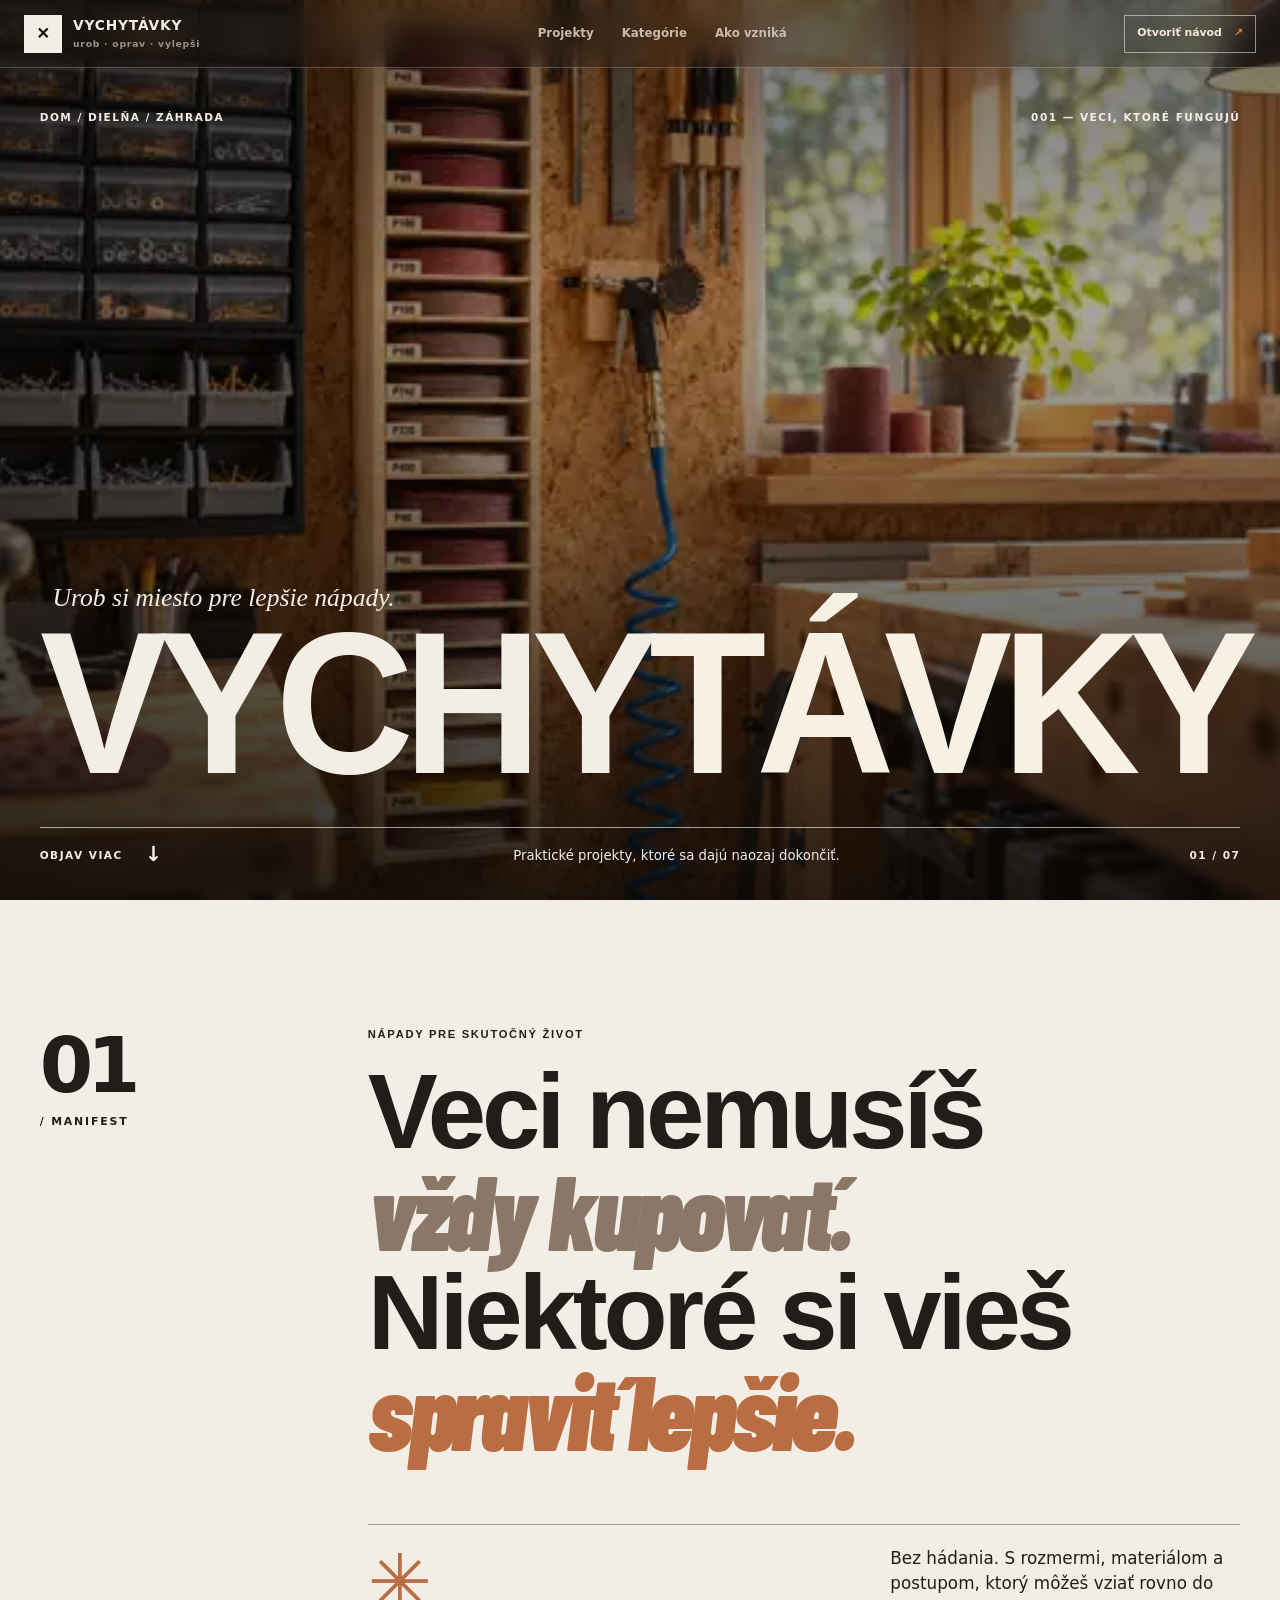
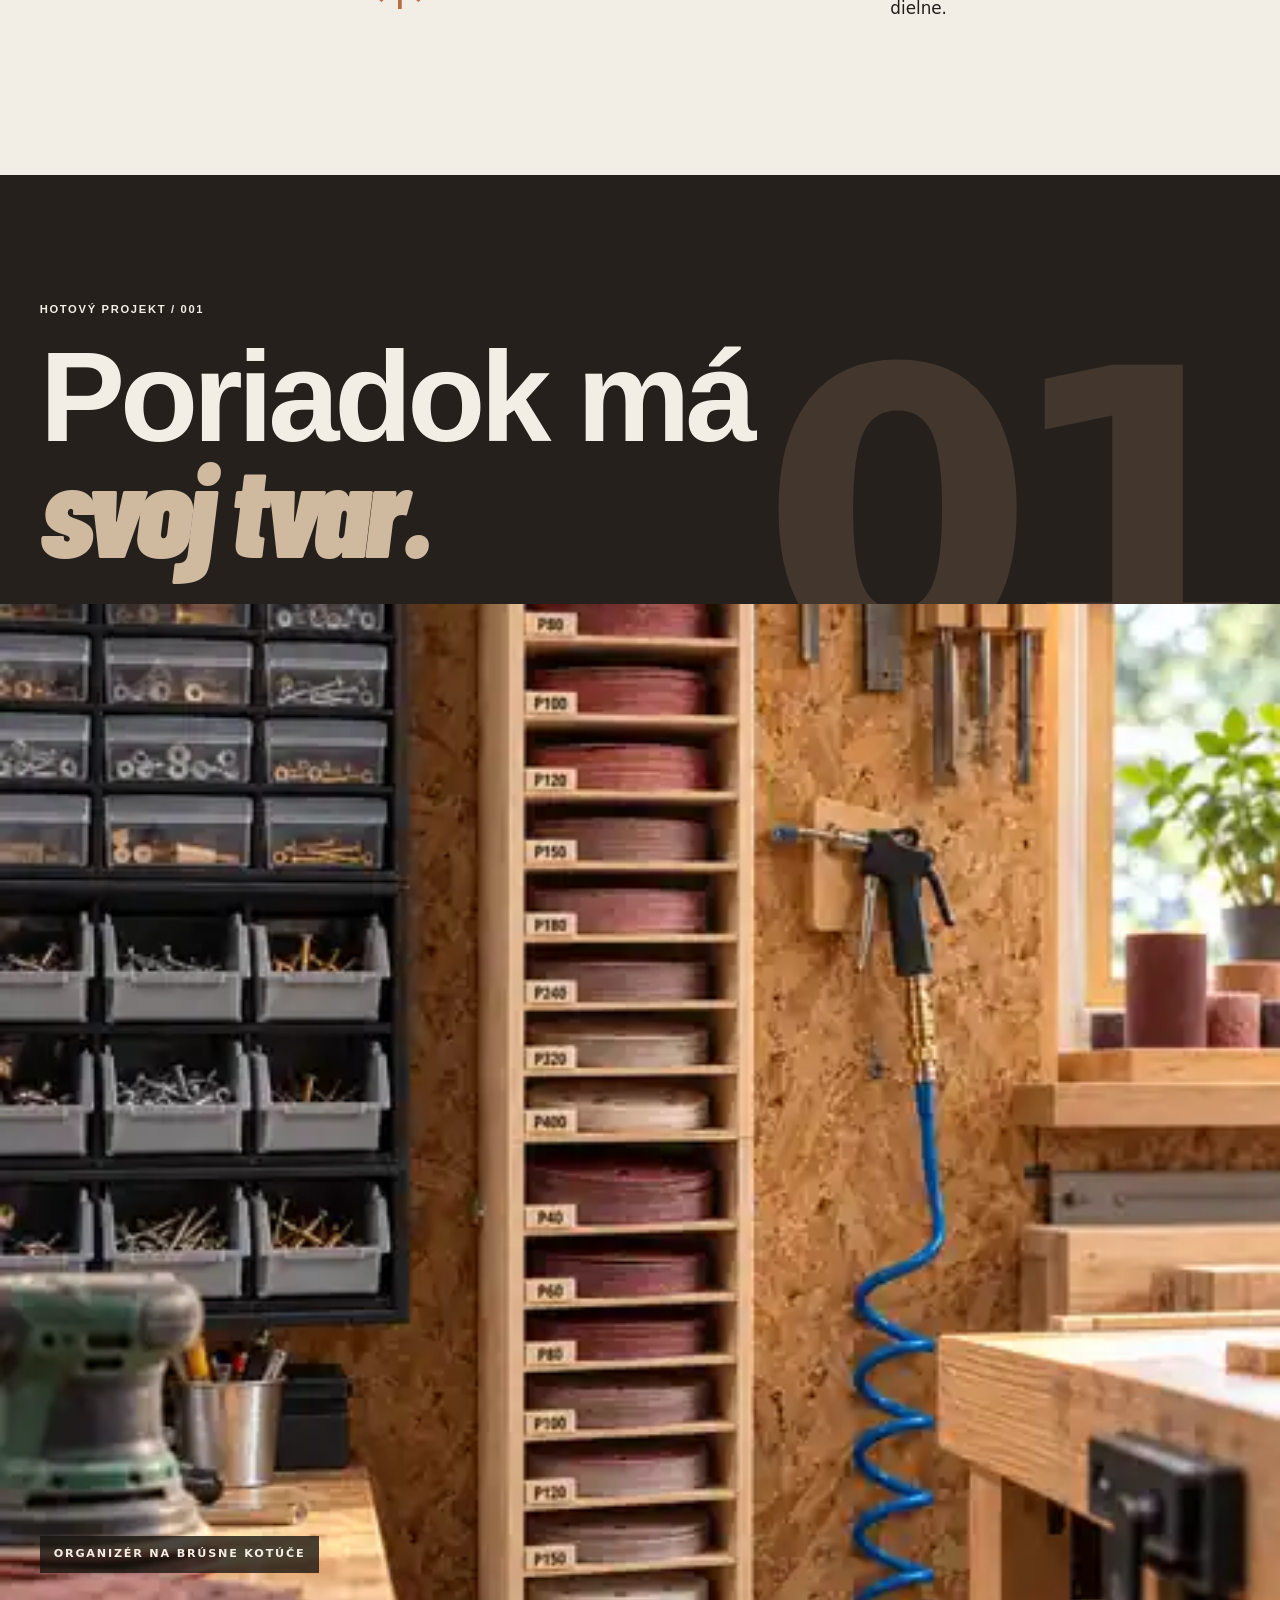
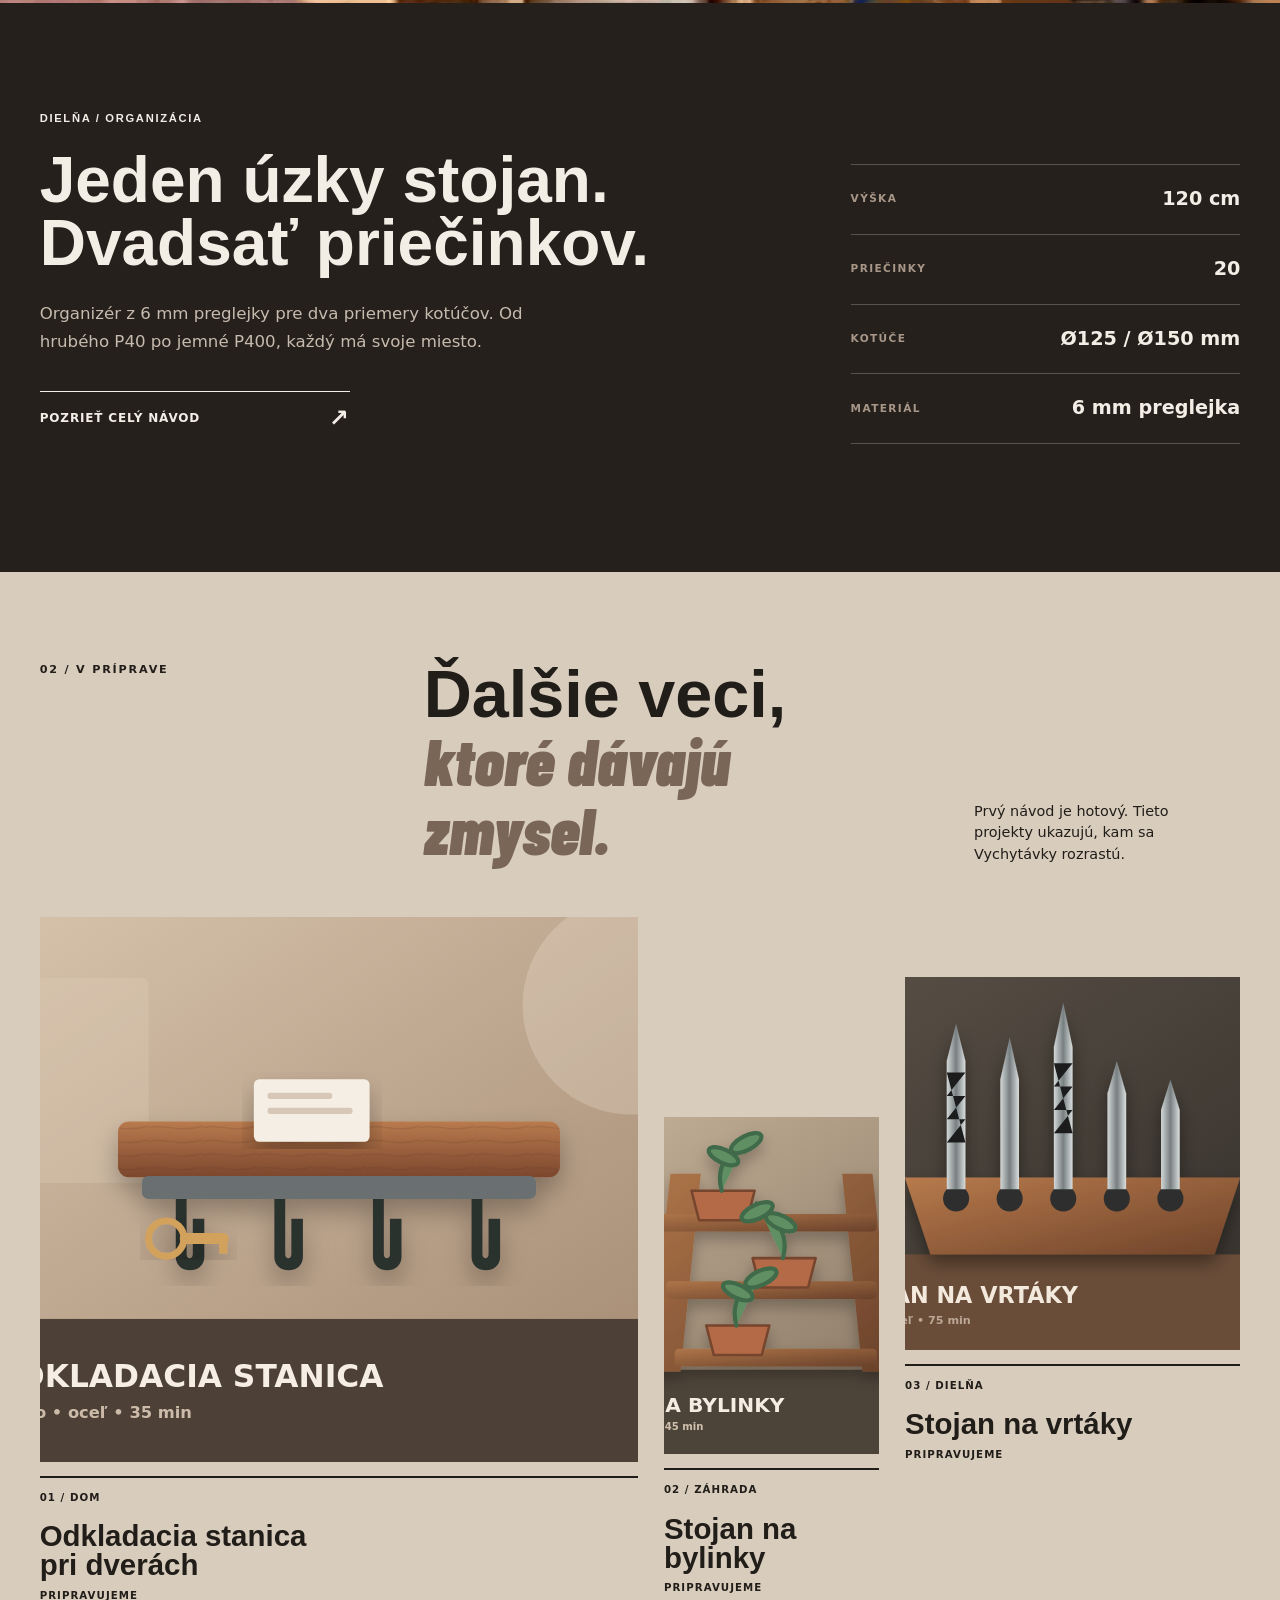
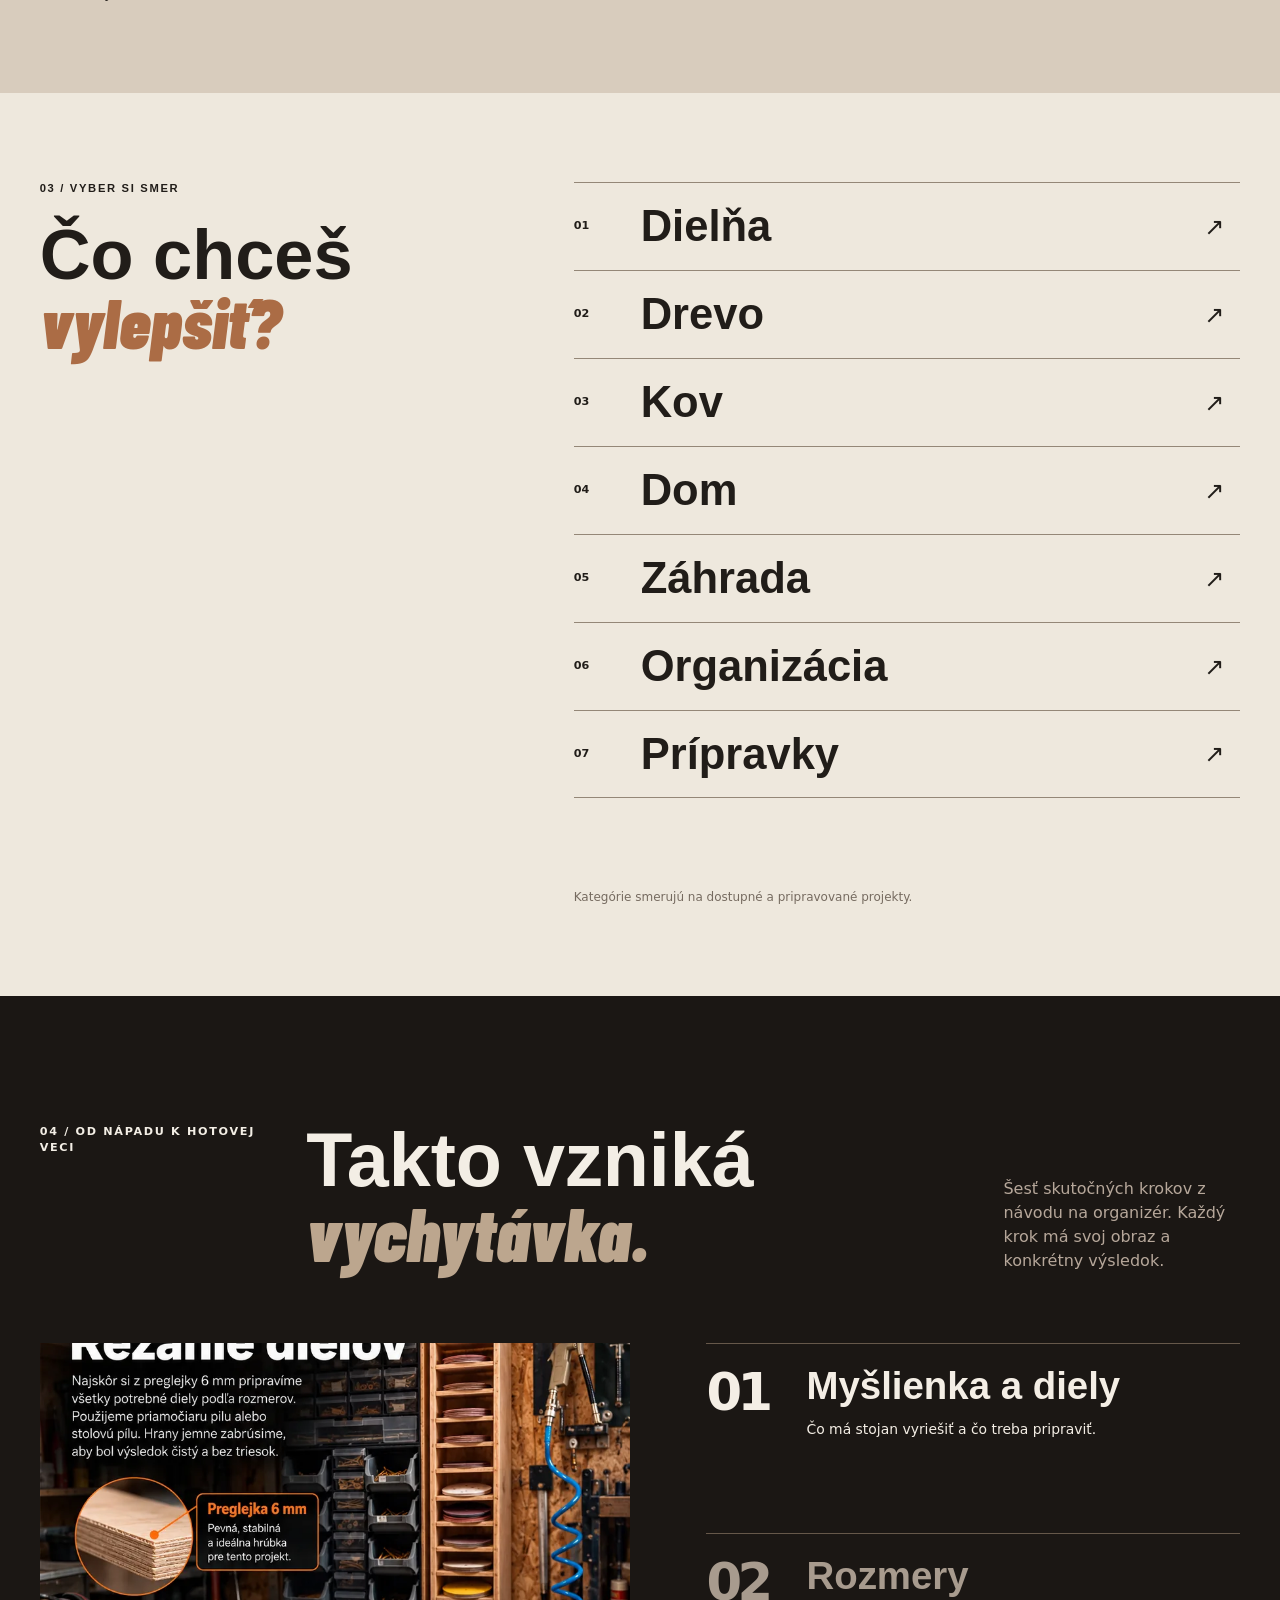
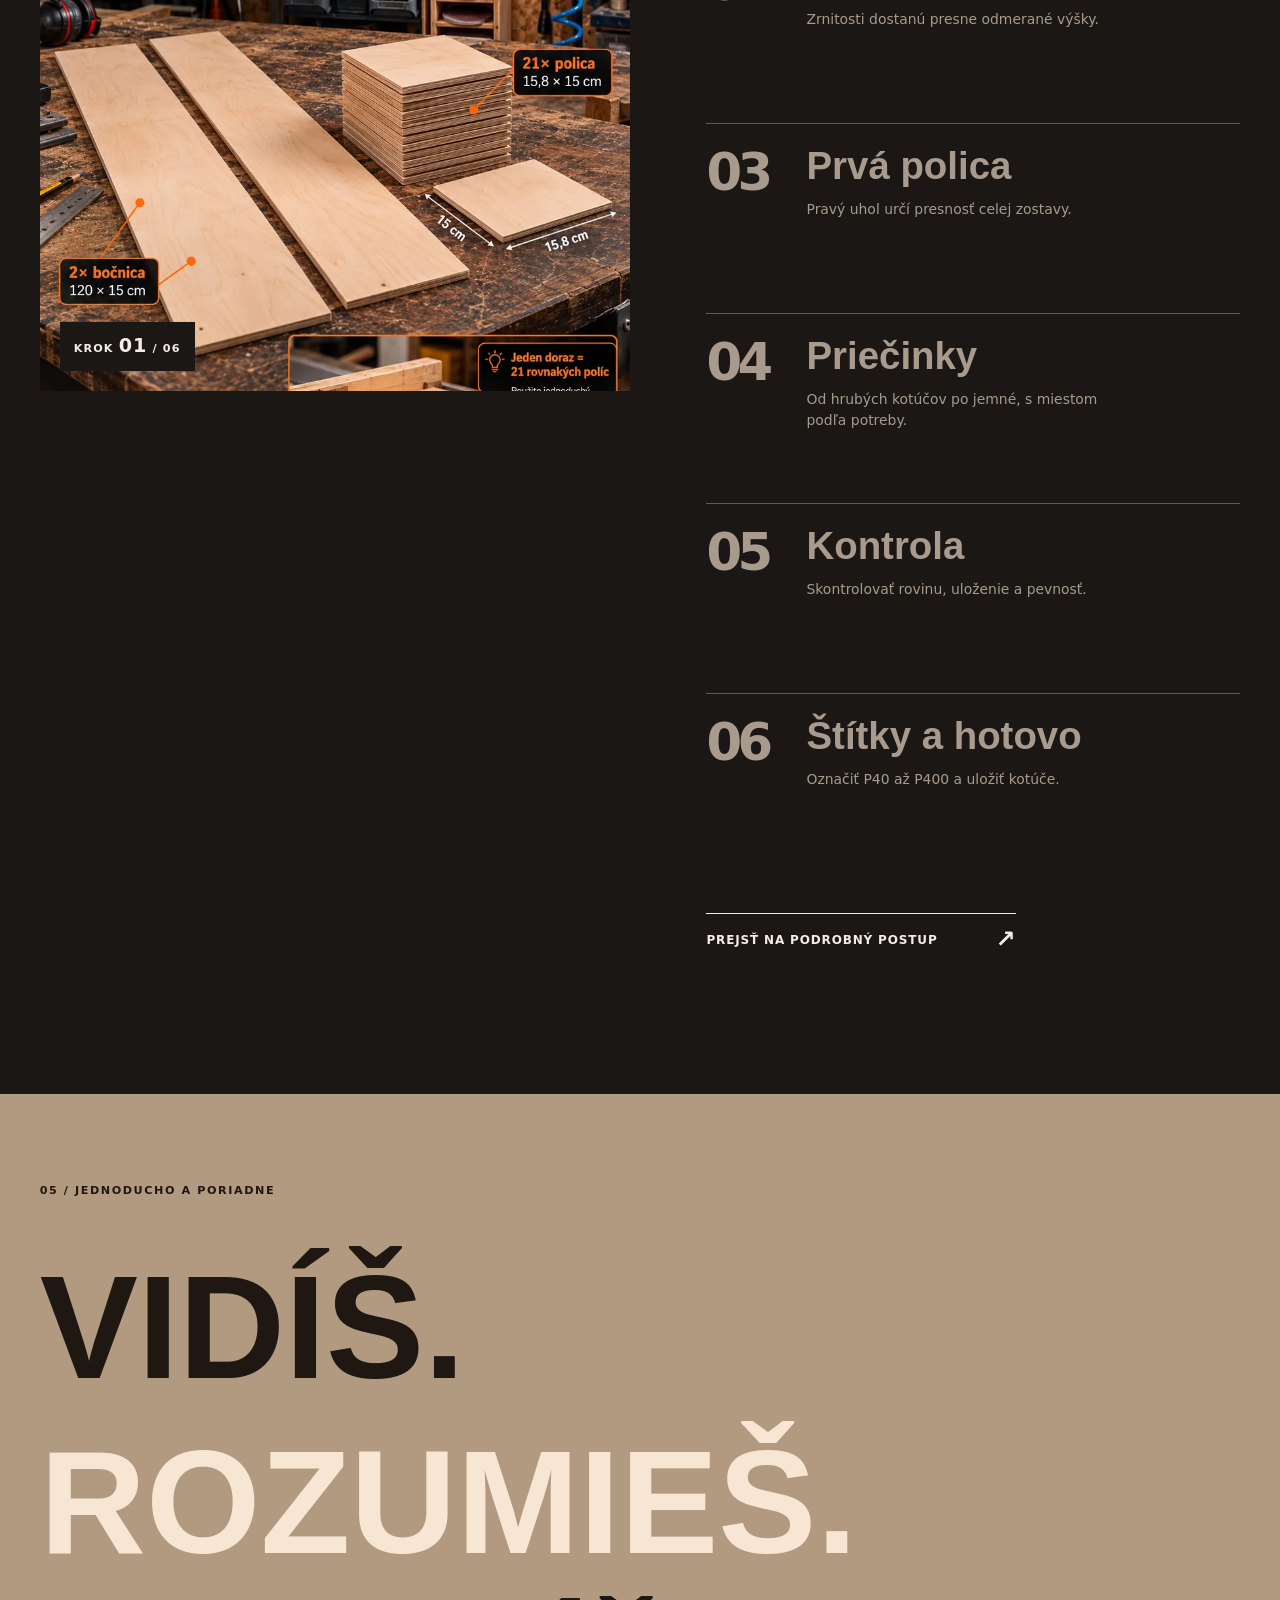
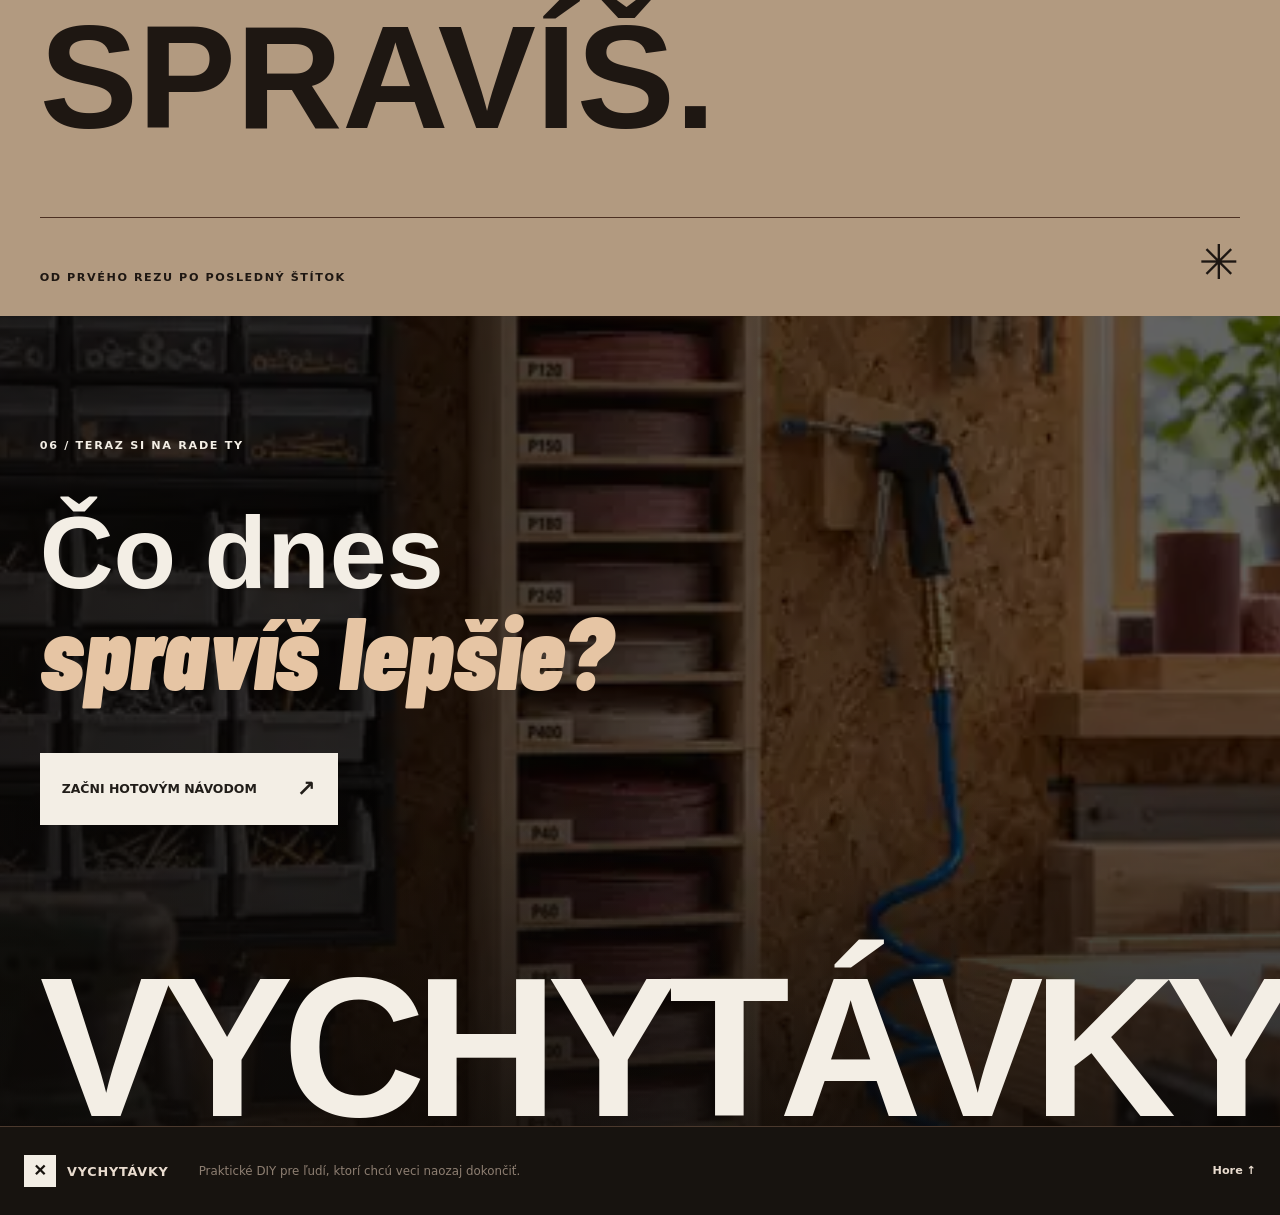
==== commit 65377ffc: "Refine Vychytavky V2.1 homepage" ====
--- a/index.html
+++ b/index.html
@@ -4,6 +4,8 @@
   <meta charset="utf-8"><meta name="viewport" content="width=device-width, initial-scale=1">
   <meta name="description" content="Vychytávky: praktické projekty do dielne, domu a záhrady. Pozri výsledok, pochop postup a vyrob si ho.">
   <meta name="theme-color" content="#17130f"><title>Vychytávky — vidíš, rozumieš, spravíš</title>
+  <link rel="preload" href="assets/photos/rack-mood-v5.webp" as="image" fetchpriority="high">
+  <link rel="preload" href="assets/fonts/BarlowCondensed-Black.ttf" as="font" type="font/ttf" crossorigin>
   <link rel="stylesheet" href="styles.css"><link rel="stylesheet" href="home-v2.css">
 </head>
 <body class="home-page v2-home">
@@ -15,7 +17,7 @@
   </header>
   <main id="top">
     <section class="v2-hero" aria-labelledby="v2-title">
-      <img class="rack-mood-image v2-hero-photo" src="[data-uri]" alt="Hotový organizér na brúsne kotúče v domácej dielni" fetchpriority="high">
+      <img class="rack-mood-image v2-hero-photo" src="assets/photos/rack-mood-v5.webp" alt="Hotový organizér na brúsne kotúče v domácej dielni" fetchpriority="high">
       <div class="v2-hero-wash" aria-hidden="true"></div>
       <div class="v2-hero-top"><span>DOM / DIELŇA / ZÁHRADA</span><span>001 — VECI, KTORÉ FUNGUJÚ</span></div>
       <div class="v2-hero-core"><p>Urob si miesto pre lepšie nápady.</p><h1 id="v2-title">VYCHY<span>TÁVKY</span></h1></div>
@@ -27,7 +29,7 @@
     </section>
     <section class="v2-feature" id="projekty" aria-labelledby="feature-title">
       <div class="v2-feature-head"><p class="v2-overline">HOTOVÝ PROJEKT / 001</p><h2 id="feature-title">Poriadok má<br><em>svoj tvar.</em></h2><span class="v2-feature-num" aria-hidden="true">01</span></div>
-      <div class="v2-feature-media"><img class="rack-product-image" src="[data-uri]" alt="Hotový vertikálny organizér na brúsne kotúče" loading="lazy"><span>ORGANIZÉR NA BRÚSNE KOTÚČE</span></div>
+      <div class="v2-feature-media"><img class="rack-product-image" src="assets/photos/rack-product-v5.webp" alt="Hotový vertikálny organizér na brúsne kotúče" loading="lazy"><span>ORGANIZÉR NA BRÚSNE KOTÚČE</span></div>
       <div class="v2-feature-detail"><div><span class="v2-overline">DIELŇA / ORGANIZÁCIA</span><h3>Jeden úzky stojan.<br>Dvadsať priečinkov.</h3><p>Organizér z 6 mm preglejky pre dva priemery kotúčov. Od hrubého P40 po jemné P400, každý má svoje miesto.</p><a class="v2-arrow-link" href="sandpaper.html">Pozrieť celý návod <span aria-hidden="true">↗</span></a></div><dl><div><dt>VÝŠKA</dt><dd>120 cm</dd></div><div><dt>PRIEČINKY</dt><dd>20</dd></div><div><dt>KOTÚČE</dt><dd>Ø125 / Ø150 mm</dd></div><div><dt>MATERIÁL</dt><dd>6 mm preglejka</dd></div></dl></div>
     </section>
     <section class="v2-next" aria-labelledby="next-title">
@@ -46,13 +48,13 @@
     <section class="v2-process" id="postup" aria-labelledby="process-title">
       <div class="v2-process-heading"><span>04 / OD NÁPADU K HOTOVEJ VECI</span><h2 id="process-title">Takto vzniká<br><em>vychytávka.</em></h2><p>Šesť skutočných krokov z návodu na organizér. Každý krok má svoj obraz a konkrétny výsledok.</p></div>
       <div class="v2-process-layout"><div class="v2-process-visual">
-        <img class="is-active" src="assets/photos/step1-tutorial-hq.webp" alt="Príprava dielov organizéra" loading="lazy"><img src="assets/photos/step2-tutorial-hq.webp" alt="Rozmeranie priečinkov organizéra" loading="lazy"><img src="assets/photos/step3-tutorial-fixed.webp" alt="Založenie prvej police organizéra" loading="lazy"><img src="assets/photos/step4-tutorial-variable-heights.webp" alt="Variabilné výšky priečinkov organizéra" loading="lazy"><img src="assets/photos/step4-tutorial-variable-heights.webp" alt="Kontrola zostavených priečinkov" loading="lazy"><img class="rack-product-image" src="[data-uri]" alt="Hotový označený organizér" loading="lazy">
+        <img class="is-active" src="assets/photos/step1-tutorial-hq.webp" alt="Príprava dielov organizéra" loading="lazy"><img src="assets/photos/step2-tutorial-hq.webp" alt="Rozmeranie priečinkov organizéra" loading="lazy"><img src="assets/photos/step3-tutorial-fixed.webp" alt="Založenie prvej police organizéra" loading="lazy"><img src="assets/photos/step4-tutorial-variable-heights.webp" alt="Variabilné výšky priečinkov organizéra" loading="lazy"><img src="assets/photos/rack-mood-v5.webp" alt="Celý stojan pripravený na kontrolu a vyrovnanie" loading="lazy"><img class="rack-product-image" src="assets/photos/rack-product-v5.webp" alt="Hotový označený organizér" loading="lazy">
         <span class="v2-process-image-label">KROK <b id="processCurrent">01</b> / 06</span></div>
         <div class="v2-process-steps"><article class="is-active"><span>01</span><div><h3>Myšlienka a diely</h3><p>Čo má stojan vyriešiť a čo treba pripraviť.</p></div></article><article><span>02</span><div><h3>Rozmery</h3><p>Zrnitosti dostanú presne odmerané výšky.</p></div></article><article><span>03</span><div><h3>Prvá polica</h3><p>Pravý uhol určí presnosť celej zostavy.</p></div></article><article><span>04</span><div><h3>Priečinky</h3><p>Od hrubých kotúčov po jemné, s miestom podľa potreby.</p></div></article><article><span>05</span><div><h3>Kontrola</h3><p>Skontrolovať rovinu, uloženie a pevnosť.</p></div></article><article><span>06</span><div><h3>Štítky a hotovo</h3><p>Označiť P40 až P400 a uložiť kotúče.</p></div></article><a class="v2-arrow-link" href="sandpaper.html#postup">Prejsť na podrobný postup <span aria-hidden="true">↗</span></a></div>
       </div>
     </section>
     <section class="v2-poster" aria-labelledby="poster-title"><p>05 / JEDNODUCHO A PORIADNE</p><h2 id="poster-title">VIDÍŠ.<br><span>ROZUMIEŠ.</span><br>SPRAVÍŠ.</h2><div><span>OD PRVÉHO REZU PO POSLEDNÝ ŠTÍTOK</span><span aria-hidden="true">✳</span></div></section>
-    <section class="v2-finale" aria-labelledby="finale-title"><img class="rack-mood-image" src="[data-uri]" alt="Organizér zasadený v dielni" loading="lazy"><div class="v2-finale-content"><p>06 / TERAZ SI NA RADE TY</p><h2 id="finale-title">Čo dnes<br><em>spravíš lepšie?</em></h2><a href="sandpaper.html">Začni hotovým návodom <span aria-hidden="true">↗</span></a></div><strong aria-hidden="true">VYCHYTÁVKY</strong></section>
+    <section class="v2-finale" aria-labelledby="finale-title"><img class="rack-product-image" src="assets/photos/rack-product-v5.webp" alt="Detail hotového organizéra s brúsnymi kotúčmi" loading="lazy"><div class="v2-finale-content"><p>06 / TERAZ SI NA RADE TY</p><h2 id="finale-title">Čo dnes<br><em>spravíš lepšie?</em></h2><a href="sandpaper.html">Začni hotovým návodom <span aria-hidden="true">↗</span></a></div><strong aria-hidden="true">VYCHYTÁVKY</strong></section>
   </main>
   <footer class="site-footer"><a class="brand footer-brand" href="#top"><span class="brand-icon" aria-hidden="true">✕</span><strong>VYCHYTÁVKY</strong></a><p>Praktické DIY pre ľudí, ktorí chcú veci naozaj dokončiť.</p><a href="#top">Hore ↑</a></footer>
   <script src="script.js"></script>
--- a/home-v2.css
+++ b/home-v2.css
@@ -1,17 +1,21 @@
 /* Homepage V2. The project tutorial keeps its existing stylesheet and structure. */
+@font-face{font-family:"Barlow Condensed V2";src:url("assets/fonts/BarlowCondensed-Black.ttf") format("truetype");font-style:normal;font-weight:900;font-display:swap}
+@font-face{font-family:"Barlow Condensed V2";src:url("assets/fonts/BarlowCondensed-BlackItalic.ttf") format("truetype");font-style:italic;font-weight:900;font-display:swap}
 .v2-home{
   --v2-espresso:#17130f;--v2-charcoal:#211d19;--v2-cream:#f3eee5;
   --v2-wood:#b39070;--v2-copper:#b96d42;--v2-line:rgba(255,247,236,.23);
   --v2-gutter:clamp(20px,3.1vw,52px);--v2-space:clamp(72px,10vw,156px);
   --v2-ease:cubic-bezier(.22,.8,.24,1);--v2-radius:3px;
   background:var(--v2-espresso);color:var(--v2-cream);
+  font-family:system-ui,-apple-system,"Segoe UI",Roboto,Arial,sans-serif;
 }
+.v2-home .rack-mood-image,.v2-home .rack-product-image{opacity:1}
 .v2-home .site-header{position:absolute;top:0;left:0;right:0;background:rgba(20,15,11,.16);border-color:rgba(255,255,255,.22)}
 .v2-home .site-header.scrolled{position:fixed;background:rgba(23,19,15,.95)}
 .v2-home .brand-icon{border-radius:0;background:var(--v2-cream);box-shadow:none;color:var(--v2-espresso)}
 .v2-home .header-cta{border-radius:0;background:transparent;border-color:rgba(255,255,255,.5)}
-.v2-home h1,.v2-home h2,.v2-home h3{font-family:Impact,"Arial Narrow",Arial,sans-serif;font-stretch:condensed;font-weight:900}
-.v2-home h2 em,.v2-home h2 i{font-family:Georgia,serif;font-weight:400;font-style:italic}
+.v2-home h1,.v2-home h2,.v2-home h3{font-family:"Barlow Condensed V2","Arial Narrow",Arial,sans-serif;font-weight:900}
+.v2-home h2 em,.v2-home h2 i{font-family:"Barlow Condensed V2","Arial Narrow",Arial,sans-serif;font-weight:900;font-style:italic}
 .v2-home .v2-overline{font:800 .7rem/1.2 Inter,Arial,sans-serif;letter-spacing:.15em}
 .v2-home .v2-arrow-link{display:inline-flex;justify-content:space-between;gap:32px;align-items:center;padding:17px 0;border-top:1px solid currentColor;text-decoration:none;text-transform:uppercase;letter-spacing:.07em;font-weight:900;font-size:.75rem;min-width:min(100%,310px)}
 .v2-home .v2-arrow-link span{font-size:1.5rem;line-height:.7;transition:transform .3s var(--v2-ease)}
@@ -54,10 +58,10 @@
 .v2-feature-detail dl div{display:flex;align-items:center;justify-content:space-between;gap:20px;padding:20px 0;border-bottom:1px solid var(--v2-line)}
 .v2-feature-detail dt{font-size:.66rem;letter-spacing:.13em;font-weight:800;color:#a89788}.v2-feature-detail dd{margin:0;font-size:1.2rem;font-weight:800}
 
-.v2-next{background:#d8ccbd;color:var(--v2-charcoal);padding:var(--v2-space) var(--v2-gutter)}
-.v2-next-intro{display:grid;grid-template-columns:1fr 1.5fr .8fr;gap:4vw;align-items:end;margin-bottom:70px}
+.v2-next{background:#d8ccbd;color:var(--v2-charcoal);padding:clamp(70px,7vw,108px) var(--v2-gutter)}
+.v2-next-intro{display:grid;grid-template-columns:1fr 1.5fr .8fr;gap:4vw;align-items:end;margin-bottom:52px}
 .v2-next-intro>span{align-self:start;font-size:.7rem;font-weight:850;letter-spacing:.16em}
-.v2-next-intro h2{font-size:clamp(3.5rem,6vw,7rem);line-height:.94;margin:0}.v2-next-intro h2 i{color:#796657}
+.v2-next-intro h2{font-size:clamp(3.2rem,5.2vw,6.1rem);line-height:.98;margin:0}.v2-next-intro h2 i{color:#796657}
 .v2-next-intro p{max-width:240px;margin:0;font-size:.9rem}
 .v2-next-composition{display:grid;grid-template-columns:1.25fr .45fr .7fr;gap:clamp(10px,2vw,30px);align-items:start}
 .v2-project{min-width:0}.v2-project-art{background:#b8a58f;overflow:hidden;display:grid;place-items:center}
@@ -68,60 +72,62 @@
 .v2-project-caption span,.v2-project-caption small{font-size:.64rem;letter-spacing:.1em;font-weight:800}
 .v2-project-caption h3{grid-column:1/-1;font-size:clamp(1.7rem,2.3vw,3rem);line-height:1;margin:8px 0 0}
 
-.v2-categories{padding:var(--v2-space) var(--v2-gutter);background:#eee8dd;color:#211d19;display:grid;grid-template-columns:.8fr 1.2fr;gap:7vw}
-.v2-categories-head{position:sticky;top:120px;align-self:start}.v2-categories-head h2{font-size:clamp(3.8rem,6.3vw,7rem);line-height:.93;margin:25px 0}.v2-categories-head em{color:#ab6c45}
-.v2-category-list a{min-height:100px;display:grid;grid-template-columns:52px 1fr 36px;align-items:center;gap:15px;border-top:1px solid #948777;text-decoration:none;transition:padding .35s var(--v2-ease),background .35s var(--v2-ease)}
+.v2-categories{padding:clamp(74px,7vw,108px) var(--v2-gutter);background:#eee8dd;color:#211d19;display:grid;grid-template-columns:.8fr 1.2fr;gap:7vw}
+.v2-categories-head{position:sticky;top:120px;align-self:start}.v2-categories-head h2{font-size:clamp(3.5rem,5.5vw,6.3rem);line-height:.96;margin:25px 0}.v2-categories-head em{color:#ab6c45}
+.v2-category-list a{min-height:88px;display:grid;grid-template-columns:52px 1fr 36px;align-items:center;gap:15px;border-top:1px solid #948777;text-decoration:none;transition:padding .35s var(--v2-ease),background .35s var(--v2-ease)}
 .v2-category-list a:last-child{border-bottom:1px solid #948777}.v2-category-list a:hover{padding-left:20px;background:#e0d6c9}
 .v2-category-list a span:first-child{font-size:.7rem;font-weight:800}.v2-category-list a span:last-child{font-size:1.5rem}
-.v2-category-list strong{font-family:Impact,"Arial Narrow",Arial,sans-serif;font-size:clamp(2rem,3.4vw,4rem);line-height:1;font-weight:900}
+.v2-category-list strong{font-family:"Barlow Condensed V2","Arial Narrow",Arial,sans-serif;font-size:clamp(2rem,3.4vw,4rem);line-height:1;font-weight:900}
 .v2-categories-note{grid-column:2;color:#766b60;font-size:.75rem;margin:0}
 
 .v2-process{padding:var(--v2-space) var(--v2-gutter);background:#1b1714}
 .v2-process-heading{max-width:1400px;margin:0 auto 70px;display:grid;grid-template-columns:.5fr 1.5fr .55fr;gap:4vw;align-items:end}
-.v2-process-heading>span{align-self:start;font-size:.7rem;font-weight:850;letter-spacing:.15em}.v2-process-heading h2{font-size:clamp(4rem,7vw,8rem);line-height:.92;margin:0}.v2-process-heading em{color:#bca68e}.v2-process-heading p{margin:0;color:#b6a79a}
+.v2-process-heading>span{align-self:start;font-size:.7rem;font-weight:850;letter-spacing:.15em}.v2-process-heading h2{font-size:clamp(3.8rem,5.9vw,7rem);line-height:.96;margin:0}.v2-process-heading em{color:#bca68e}.v2-process-heading p{margin:0;color:#b6a79a}
 .v2-process-layout{max-width:1400px;margin:auto;display:grid;grid-template-columns:1.05fr .95fr;gap:6vw;align-items:start}
-.v2-process-visual{height:100%;min-height:1450px;position:relative;overflow:hidden;background:#332920}
-.v2-process-visual>img{position:absolute;inset:0;width:100%;height:100%;object-fit:cover;opacity:0;transition:opacity .5s ease}.v2-process-visual>img.is-active{opacity:1}
+.v2-process-visual{height:min(72svh,700px);min-height:480px;position:sticky;top:84px;overflow:hidden;background:#332920}
+.v2-home .v2-process-visual>img{position:absolute;inset:0;width:100%;height:100%;object-fit:cover;opacity:0;transition:opacity .5s ease}.v2-home .v2-process-visual>img.is-active{opacity:1}
+.v2-home .v2-process-visual>img:nth-child(5){object-position:38% center;transform:scale(1.1)}
+.v2-home .v2-process-visual>img:nth-child(6){object-position:48% center}
 .v2-process-image-label{position:absolute;bottom:20px;left:20px;padding:10px 14px;background:#1b1714;font-size:.7rem;letter-spacing:.1em;font-weight:800}.v2-process-image-label b{font-size:1.2rem}
 .v2-process-steps article{min-height:190px;display:grid;grid-template-columns:80px 1fr;gap:20px;padding:23px 0;border-top:1px solid #66584a;color:#a89b8e;transition:color .35s ease}
 .v2-process-steps article.is-active{color:#f4eee5}.v2-process-steps article>span{font-size:clamp(2.8rem,4vw,5rem);font-weight:900;line-height:1;letter-spacing:-.09em}
 .v2-process-steps h3{font-size:clamp(2rem,3vw,3.5rem);line-height:1;margin:0 0 14px}.v2-process-steps p{margin:0;font-size:.87rem;max-width:320px}
 .v2-process-steps .v2-arrow-link{margin-top:30px}
 
-.v2-poster{background:#b29a80;color:#1e1712;padding:var(--v2-space) var(--v2-gutter) 35px}
+.v2-poster{background:#b29a80;color:#1e1712;padding:clamp(72px,7vw,110px) var(--v2-gutter) 30px}
 .v2-poster>p,.v2-poster>div{font-size:.7rem;font-weight:900;letter-spacing:.14em}
-.v2-poster h2{font-size:clamp(5.8rem,11.5vw,13rem);line-height:1.19;letter-spacing:0;margin:50px 0 75px}
+.v2-poster h2{font-size:clamp(5.8rem,11.5vw,13rem);line-height:1.19;letter-spacing:0;margin:40px 0 52px}
 .v2-poster h2 span{color:#f8e6d4}.v2-poster>div{display:flex;justify-content:space-between;align-items:end;border-top:1px solid #4c3022;padding-top:20px}.v2-poster>div span:last-child{font-size:3rem;line-height:1}
 
 .v2-finale{height:clamp(700px,90vh,1100px);position:relative;overflow:hidden;background:#2a211b}
-.v2-finale>img{position:absolute;inset:0;width:100%;height:100%;object-fit:cover;object-position:center;filter:brightness(.42)}
+.v2-finale>img{position:absolute;inset:0;width:100%;height:100%;object-fit:cover;object-position:50% 48%;transform:scale(1.06);transform-origin:center;filter:brightness(.39)}
 .v2-finale::after{content:"";position:absolute;inset:0;background:linear-gradient(90deg,rgba(12,9,7,.55),transparent 80%),linear-gradient(0deg,rgba(12,9,7,.7),transparent 42%)}
 .v2-finale-content{position:absolute;z-index:1;top:15%;left:var(--v2-gutter);right:var(--v2-gutter)}
-.v2-finale-content p{font-size:.7rem;letter-spacing:.15em;font-weight:900}.v2-finale-content h2{font-size:clamp(4.8rem,9vw,11rem);line-height:.91;margin:50px 0}.v2-finale-content h2 em{color:#e6c5a4}
+.v2-finale-content p{font-size:.7rem;letter-spacing:.15em;font-weight:900}.v2-finale-content h2{font-size:clamp(4.5rem,8vw,10rem);line-height:.94;margin:50px 0}.v2-finale-content h2 em{color:#e6c5a4}
 .v2-finale-content a{display:inline-flex;align-items:center;gap:40px;padding:19px 22px;background:var(--v2-cream);color:#211d19;text-decoration:none;font-size:.78rem;font-weight:900;text-transform:uppercase}
-.v2-finale-content a span{font-size:1.4rem}.v2-finale>strong{position:absolute;z-index:1;left:var(--v2-gutter);bottom:0;font-family:Impact,"Arial Narrow",Arial,sans-serif;font-size:clamp(5.4rem,15.5vw,20rem);line-height:.8;letter-spacing:-.055em;white-space:nowrap}
+.v2-finale-content a span{font-size:1.4rem}.v2-finale>strong{position:absolute;z-index:1;left:var(--v2-gutter);bottom:0;font-family:"Barlow Condensed V2","Arial Narrow",Arial,sans-serif;font-size:clamp(5.4rem,15.5vw,20rem);line-height:.8;letter-spacing:-.055em;white-space:nowrap}
 .v2-home .site-footer{background:#17130f}
 
 @media(max-width:900px){
  .v2-hero{height:85svh;min-height:650px}.v2-hero h1{font-size:16vw}.v2-manifest{grid-template-columns:1fr;gap:45px}.v2-manifest-index{font-size:3rem}
  .v2-next-intro,.v2-process-heading{grid-template-columns:1fr 1fr}.v2-next-intro h2,.v2-process-heading h2{grid-column:1/-1;grid-row:2}.v2-next-intro p,.v2-process-heading p{grid-column:2}
  .v2-categories{grid-template-columns:1fr;gap:30px}.v2-categories-head{position:static}.v2-categories-note{grid-column:1}
- .v2-process-layout{gap:30px}.v2-process-visual{min-height:1100px;height:100%}.v2-process-steps article{grid-template-columns:55px 1fr;min-height:170px}
+ .v2-process-layout{gap:30px}.v2-process-visual{min-height:400px;height:min(65svh,620px)}.v2-process-steps article{grid-template-columns:55px 1fr;min-height:170px}
 }
 @media(max-width:620px){
  .v2-home .site-header{padding-inline:18px;grid-template-columns:1fr auto}.v2-home .desktop-nav{display:none}.v2-home .header-cta{font-size:.62rem;padding:0 8px;gap:6px}.v2-home .brand-copy small{display:none}
  .v2-hero{height:100svh;min-height:610px}.v2-hero-photo{object-position:58% center}.v2-hero-top{top:94px}.v2-hero-top span:last-child,.v2-hero-bottom>span{display:none}
  .v2-hero-core{bottom:25%}.v2-hero-core p{max-width:220px;font-size:1.2rem}.v2-hero h1{font-size:17.8vw;line-height:.88;white-space:normal;overflow-wrap:anywhere;max-width:100%}.v2-hero h1 span{display:block}
  .v2-hero-bottom{bottom:22px;align-items:end}.v2-hero-bottom p{max-width:160px;text-align:right;font-size:.72rem}
- .v2-manifest{padding-block:80px 100px}.v2-manifest h2{font-size:clamp(3.2rem,11.5vw,5rem);margin-bottom:55px}.v2-manifest-foot p{max-width:210px;font-size:.85rem}
+ .v2-manifest{padding-block:68px 78px}.v2-manifest h2{font-size:clamp(3.2rem,11.5vw,5rem);margin-bottom:48px}.v2-manifest-foot p{max-width:210px;font-size:.85rem}
  .v2-feature{padding-top:80px}.v2-feature-head{padding-bottom:20px}.v2-feature-head h2{font-size:clamp(4rem,15vw,6.5rem)}.v2-feature-num{font-size:35vw;right:20px;bottom:-.1em}
- .v2-feature-media{height:640px}.v2-feature-media img{object-position:52% center}.v2-feature-detail{grid-template-columns:1fr;padding-block:60px 80px;gap:55px}.v2-feature-detail h3{font-size:3.5rem}
- .v2-next{padding-block:80px}.v2-next-intro{display:block;margin-bottom:40px}.v2-next-intro h2{font-size:3.7rem;margin:26px 0}.v2-next-composition{display:grid;grid-template-columns:1fr 1fr;gap:26px 12px}.v2-project-wide{grid-column:1/-1}.v2-project-wide .v2-project-art{aspect-ratio:1.3}.v2-project-narrow{margin-top:0}.v2-project-low{margin-top:70px}.v2-project-caption{grid-template-columns:1fr}.v2-project-caption h3{font-size:1.9rem}
- .v2-categories{padding-block:85px}.v2-categories-head h2{font-size:4rem}.v2-category-list a{min-height:78px;grid-template-columns:32px 1fr 25px}.v2-category-list strong{font-size:2.5rem}
- .v2-process{padding-block:85px}.v2-process-heading{display:block;margin-bottom:40px}.v2-process-heading h2{font-size:4.1rem;margin:25px 0}.v2-process-heading p{max-width:310px}
- .v2-process-layout{display:block}.v2-process-visual{height:53vh;min-height:320px;position:sticky;top:0;z-index:2;margin-inline:calc(-1 * var(--v2-gutter))}.v2-process-steps{padding-top:20px}.v2-process-steps article{min-height:148px;grid-template-columns:55px 1fr}.v2-process-steps h3{font-size:2.15rem}
- .v2-poster{padding-block:85px 25px}.v2-poster h2{font-size:clamp(4rem,13vw,7rem);line-height:1.16;margin:70px 0 120px}
- .v2-finale{height:760px}.v2-finale-content{top:15%}.v2-finale-content h2{font-size:4.5rem}.v2-finale>strong{font-size:16vw;bottom:15px}
+ .v2-feature-media{height:550px}.v2-feature-media img{object-position:52% center}.v2-feature-detail{grid-template-columns:1fr;padding-block:48px 66px;gap:48px}.v2-feature-detail h3{font-size:3.35rem}
+ .v2-next{padding-block:62px}.v2-next-intro{display:block;margin-bottom:34px}.v2-next-intro h2{font-size:3.35rem;margin:22px 0}.v2-next-composition{display:grid;grid-template-columns:1fr;gap:28px}.v2-project-wide{grid-column:auto}.v2-project-wide .v2-project-art,.v2-project-narrow .v2-project-art,.v2-project-low .v2-project-art{aspect-ratio:3/2}.v2-project-art img{object-fit:contain}.v2-project-narrow,.v2-project-low{margin-top:0}.v2-project-caption{grid-template-columns:1fr auto}.v2-project-caption h3{font-size:1.9rem}
+ .v2-categories{padding-block:62px}.v2-categories-head h2{font-size:3.65rem}.v2-category-list a{min-height:72px;grid-template-columns:32px 1fr 25px}.v2-category-list strong{font-size:2.5rem}
+ .v2-process{padding-block:68px}.v2-process-heading{display:block;margin-bottom:34px}.v2-process-heading h2{font-size:3.75rem;margin:25px 0}.v2-process-heading p{max-width:310px}
+ .v2-process-layout{display:block}.v2-process-visual{height:48svh;min-height:300px;position:relative;top:auto;z-index:2;margin-inline:calc(-1 * var(--v2-gutter))}.v2-process-steps{padding-top:20px}.v2-process-steps article{min-height:148px;grid-template-columns:55px 1fr}.v2-process-steps h3{font-size:2.15rem}
+ .v2-poster{padding-block:62px 25px}.v2-poster h2{font-size:clamp(4rem,13vw,7rem);line-height:1.16;margin:56px 0 76px}
+ .v2-finale{height:710px}.v2-finale-content{top:15%}.v2-finale-content h2{font-size:4.2rem}.v2-finale>strong{font-size:16vw;bottom:15px}
 }
 @media(prefers-reduced-motion:reduce){
  .v2-home *, .v2-home *::before,.v2-home *::after{scroll-behavior:auto!important;animation-duration:.01ms!important;transition-duration:.01ms!important}
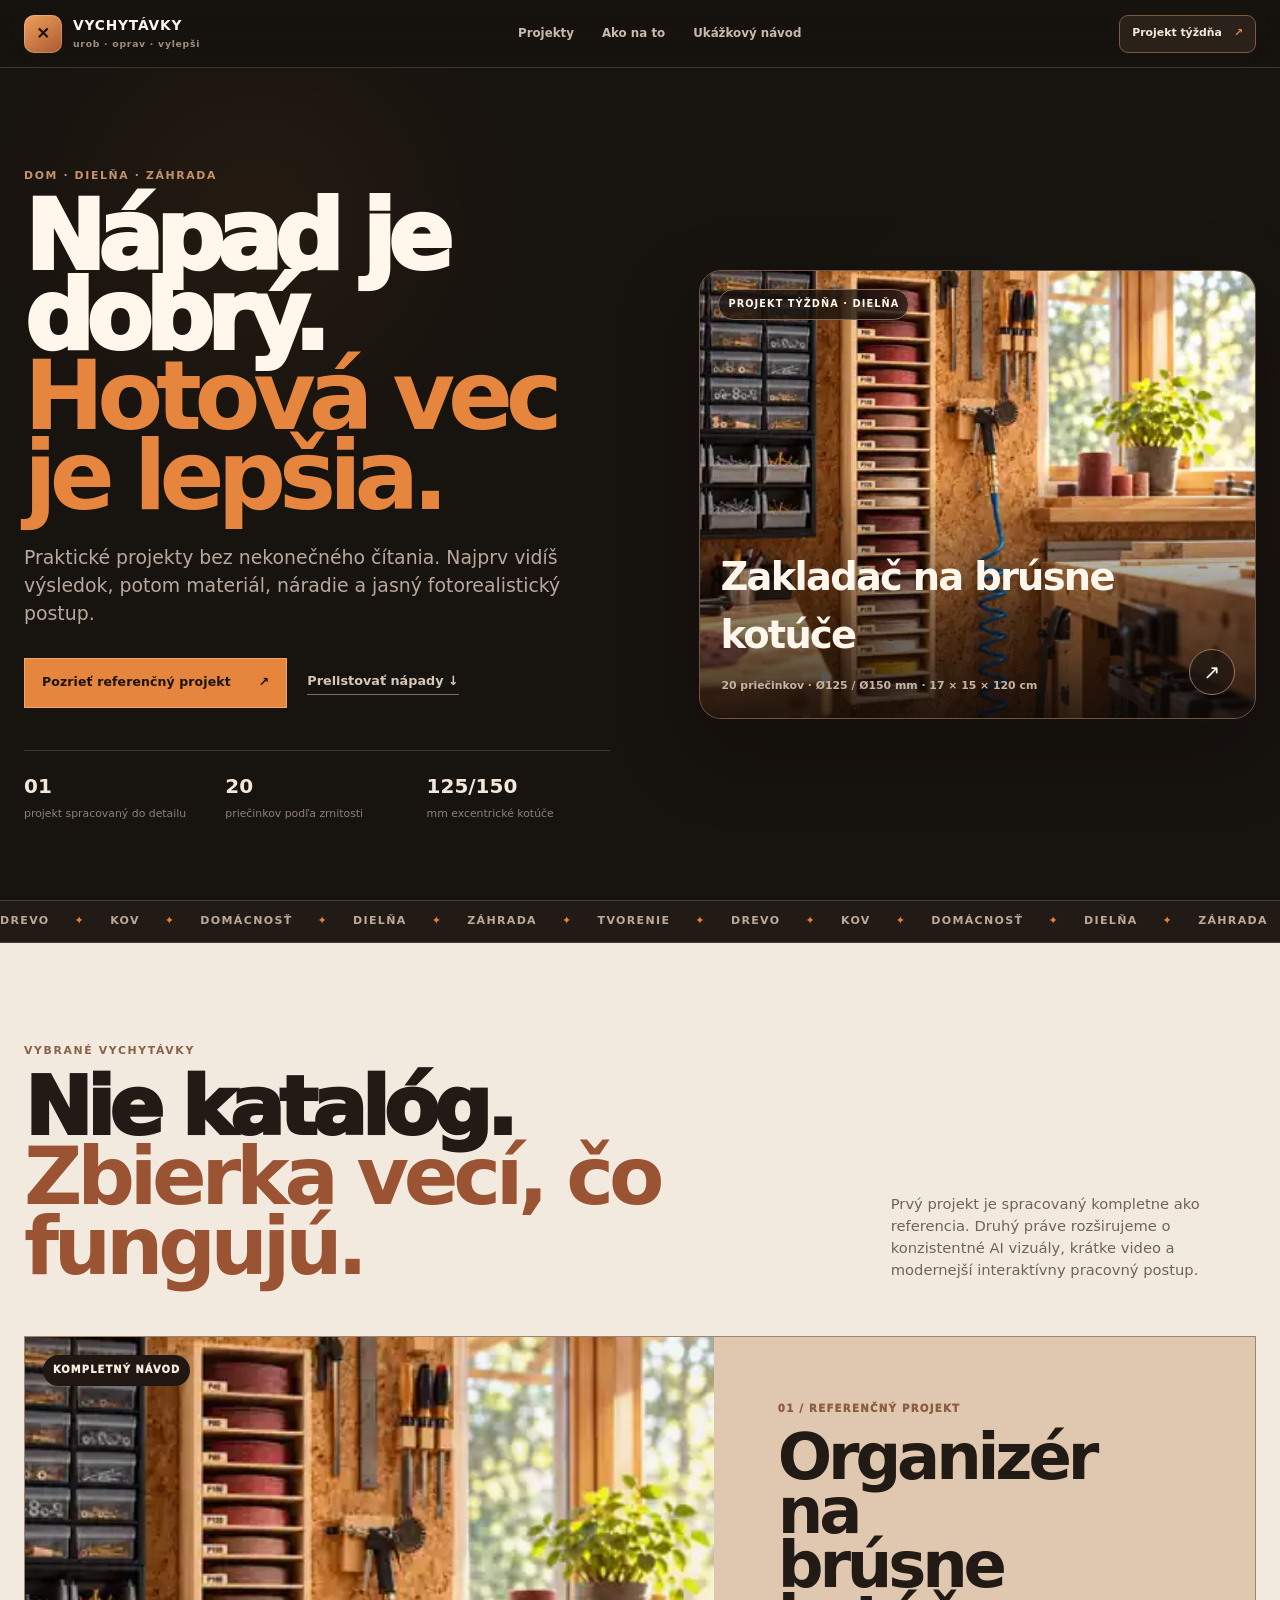
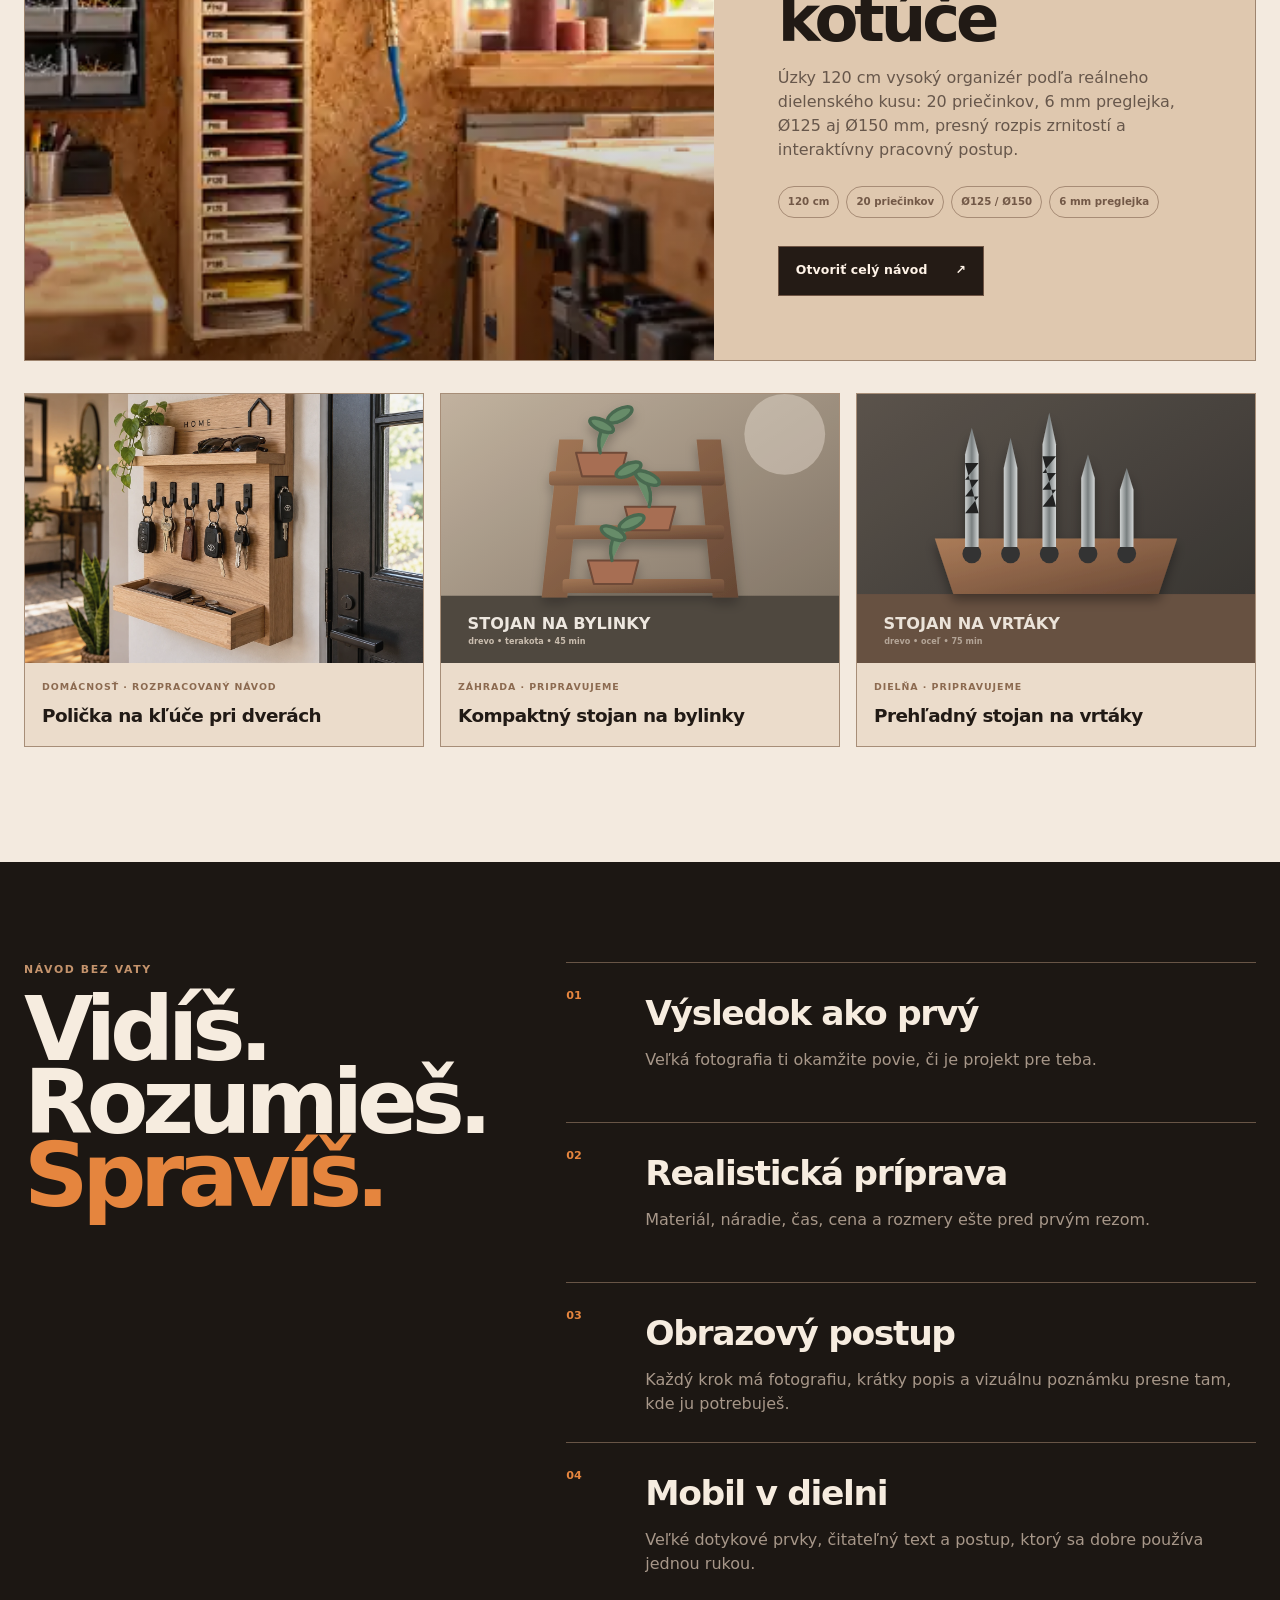
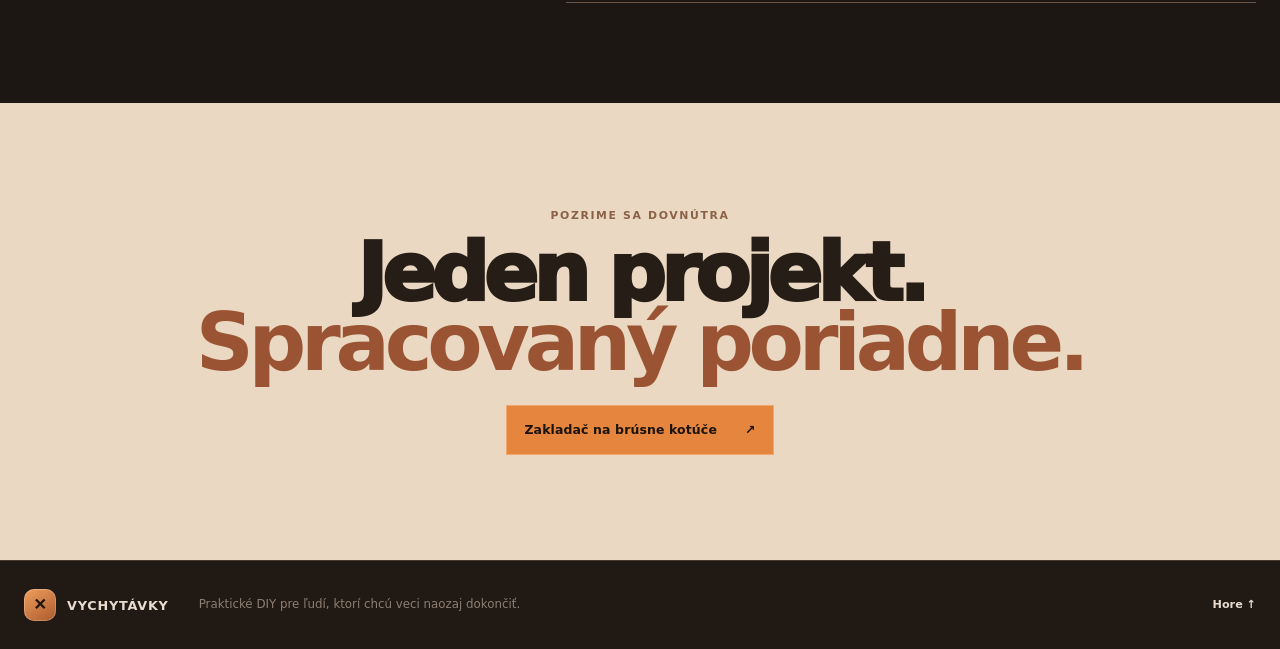
==== commit faf5f058: "Merge a64576df7bb185fd9f502237ac4b9f1b54a27634 into 2b24b12e199f6bd271523d44a902f73beffb9dec" ====
--- a/index.html
+++ b/index.html
@@ -1,62 +1,131 @@
 <!doctype html>
 <html lang="sk">
 <head>
-  <meta charset="utf-8"><meta name="viewport" content="width=device-width, initial-scale=1">
-  <meta name="description" content="Vychytávky: praktické projekty do dielne, domu a záhrady. Pozri výsledok, pochop postup a vyrob si ho.">
-  <meta name="theme-color" content="#17130f"><title>Vychytávky — vidíš, rozumieš, spravíš</title>
-  <link rel="preload" href="assets/photos/rack-mood-v5.webp" as="image" fetchpriority="high">
-  <link rel="preload" href="assets/fonts/BarlowCondensed-Black.ttf" as="font" type="font/ttf" crossorigin>
-  <link rel="stylesheet" href="styles.css"><link rel="stylesheet" href="home-v2.css">
+  <meta charset="utf-8" />
+  <meta name="viewport" content="width=device-width, initial-scale=1" />
+  <meta name="description" content="Vychytávky – moderné DIY projekty do domu, dielne a záhrady s fotorealistickým obrazovým postupom." />
+  <meta name="theme-color" content="#17130f" />
+  <title>Vychytávky – praktické DIY, ktoré chceš naozaj spraviť</title>
+  <link rel="stylesheet" href="styles.css" />
 </head>
-<body class="home-page v2-home">
+<body class="home-page">
   <div class="scroll-progress" id="scrollProgress" aria-hidden="true"></div>
+
   <header class="site-header" id="siteHeader">
-    <a class="brand" href="#top" aria-label="Vychytávky — na začiatok"><span class="brand-icon" aria-hidden="true">✕</span><span class="brand-copy"><strong>VYCHYTÁVKY</strong><small>urob · oprav · vylepši</small></span></a>
-    <nav class="desktop-nav" aria-label="Hlavná navigácia"><a href="#projekty">Projekty</a><a href="#kategorie">Kategórie</a><a href="#postup">Ako vzniká</a></nav>
-    <a class="header-cta" href="sandpaper.html">Otvoriť návod <span>↗</span></a>
+    <a class="brand" href="#top" aria-label="Vychytávky domov">
+      <span class="brand-icon" aria-hidden="true">✕</span>
+      <span class="brand-copy"><strong>VYCHYTÁVKY</strong><small>urob · oprav · vylepši</small></span>
+    </a>
+    <nav class="desktop-nav" aria-label="Hlavná navigácia">
+      <a href="#projekty">Projekty</a>
+      <a href="#princip">Ako na to</a>
+      <a href="sandpaper.html">Ukážkový návod</a>
+    </nav>
+    <a class="header-cta" href="sandpaper.html">Projekt týždňa <span>↗</span></a>
   </header>
+
   <main id="top">
-    <section class="v2-hero" aria-labelledby="v2-title">
-      <img class="rack-mood-image v2-hero-photo" src="assets/photos/rack-mood-v5.webp" alt="Hotový organizér na brúsne kotúče v domácej dielni" fetchpriority="high">
-      <div class="v2-hero-wash" aria-hidden="true"></div>
-      <div class="v2-hero-top"><span>DOM / DIELŇA / ZÁHRADA</span><span>001 — VECI, KTORÉ FUNGUJÚ</span></div>
-      <div class="v2-hero-core"><p>Urob si miesto pre lepšie nápady.</p><h1 id="v2-title">VYCHY<span>TÁVKY</span></h1></div>
-      <div class="v2-hero-bottom"><a href="#manifest">OBJAV VIAC <span aria-hidden="true">↓</span></a><p>Praktické projekty, ktoré sa dajú naozaj dokončiť.</p><span>01 / 07</span></div>
+    <section class="home-hero">
+      <div class="hero-noise" aria-hidden="true"></div>
+      <div class="hero-copy" data-reveal>
+        <p class="eyebrow">DOM · DIELŇA · ZÁHRADA</p>
+        <h1>Nápad je dobrý.<br><em>Hotová vec je lepšia.</em></h1>
+        <p class="hero-lead">
+          Praktické projekty bez nekonečného čítania. Najprv vidíš výsledok,
+          potom materiál, náradie a jasný fotorealistický postup.
+        </p>
+        <div class="hero-actions">
+          <a class="button button-primary" href="sandpaper.html">Pozrieť referenčný projekt <span>↗</span></a>
+          <a class="text-link" href="#projekty">Prelistovať nápady ↓</a>
+        </div>
+        <div class="hero-proof">
+          <div><strong>01</strong><span>projekt spracovaný do detailu</span></div>
+          <div><strong>20</strong><span>priečinkov podľa zrnitosti</span></div>
+          <div><strong>125/150</strong><span>mm excentrické kotúče</span></div>
+        </div>
+      </div>
+
+      <a class="featured-visual" href="sandpaper.html" aria-label="Otvoriť projekt organizér na brúsne kotúče" data-reveal>
+        <img class="rack-mood-image" src="[data-uri]" alt="Teplá fotorealistická dielňa s úzkym vertikálnym stojanom na brúsne kotúče" />
+        <span class="featured-kicker">PROJEKT TÝŽDŇA · DIELŇA</span>
+        <span class="featured-title">Zakladač na brúsne kotúče</span>
+        <span class="featured-meta">20 priečinkov · Ø125 / Ø150 mm · 17 × 15 × 120 cm</span>
+        <span class="featured-arrow">↗</span>
+      </a>
     </section>
-    <section class="v2-manifest" id="manifest" aria-labelledby="manifest-title">
-      <div class="v2-manifest-index">01 <span>/ MANIFEST</span></div>
-      <div class="v2-manifest-body"><p class="v2-overline">NÁPADY PRE SKUTOČNÝ ŽIVOT</p><h2 id="manifest-title">Veci nemusíš<br><i>vždy kupovať.</i><br>Niektoré si vieš<br><em>spraviť lepšie.</em></h2><div class="v2-manifest-foot"><span class="v2-asterisk" aria-hidden="true">✳</span><p>Bez hádania. S rozmermi, materiálom a postupom, ktorý môžeš vziať rovno do dielne.</p></div></div>
-    </section>
-    <section class="v2-feature" id="projekty" aria-labelledby="feature-title">
-      <div class="v2-feature-head"><p class="v2-overline">HOTOVÝ PROJEKT / 001</p><h2 id="feature-title">Poriadok má<br><em>svoj tvar.</em></h2><span class="v2-feature-num" aria-hidden="true">01</span></div>
-      <div class="v2-feature-media"><img class="rack-product-image" src="assets/photos/rack-product-v5.webp" alt="Hotový vertikálny organizér na brúsne kotúče" loading="lazy"><span>ORGANIZÉR NA BRÚSNE KOTÚČE</span></div>
-      <div class="v2-feature-detail"><div><span class="v2-overline">DIELŇA / ORGANIZÁCIA</span><h3>Jeden úzky stojan.<br>Dvadsať priečinkov.</h3><p>Organizér z 6 mm preglejky pre dva priemery kotúčov. Od hrubého P40 po jemné P400, každý má svoje miesto.</p><a class="v2-arrow-link" href="sandpaper.html">Pozrieť celý návod <span aria-hidden="true">↗</span></a></div><dl><div><dt>VÝŠKA</dt><dd>120 cm</dd></div><div><dt>PRIEČINKY</dt><dd>20</dd></div><div><dt>KOTÚČE</dt><dd>Ø125 / Ø150 mm</dd></div><div><dt>MATERIÁL</dt><dd>6 mm preglejka</dd></div></dl></div>
-    </section>
-    <section class="v2-next" aria-labelledby="next-title">
-      <div class="v2-next-intro"><span>02 / V PRÍPRAVE</span><h2 id="next-title">Ďalšie veci,<br><i>ktoré dávajú zmysel.</i></h2><p>Prvý návod je hotový. Tieto projekty ukazujú, kam sa Vychytávky rozrastú.</p></div>
-      <div class="v2-next-composition">
-        <article class="v2-project v2-project-wide" id="dom"><div class="v2-project-art"><img src="assets/projects/entryway.svg" alt="Ilustrácia odkladacej stanice pri dverách" loading="lazy"></div><div class="v2-project-caption"><span>01 / DOM</span><h3>Odkladacia stanica<br>pri dverách</h3><small>PRIPRAVUJEME</small></div></article>
-        <article class="v2-project v2-project-narrow" id="zahrada"><div class="v2-project-art"><img src="assets/projects/herbs.svg" alt="Ilustrácia kompaktného stojana na bylinky" loading="lazy"></div><div class="v2-project-caption"><span>02 / ZÁHRADA</span><h3>Stojan na<br>bylinky</h3><small>PRIPRAVUJEME</small></div></article>
-        <article class="v2-project v2-project-low" id="dielna"><div class="v2-project-art"><img src="assets/projects/drills.svg" alt="Ilustrácia stojana na vrtáky" loading="lazy"></div><div class="v2-project-caption"><span>03 / DIELŇA</span><h3>Stojan na vrtáky</h3><small>PRIPRAVUJEME</small></div></article>
+
+    <section class="marquee" aria-label="Kategórie">
+      <div class="marquee-track">
+        <span>DREVO</span><i>✦</i><span>KOV</span><i>✦</i><span>DOMÁCNOSŤ</span><i>✦</i><span>DIELŇA</span><i>✦</i><span>ZÁHRADA</span><i>✦</i><span>TVORENIE</span><i>✦</i>
+        <span>DREVO</span><i>✦</i><span>KOV</span><i>✦</i><span>DOMÁCNOSŤ</span><i>✦</i><span>DIELŇA</span><i>✦</i><span>ZÁHRADA</span><i>✦</i><span>TVORENIE</span><i>✦</i>
       </div>
     </section>
-    <section class="v2-categories" id="kategorie" aria-labelledby="category-title">
-      <div class="v2-categories-head"><p class="v2-overline">03 / VYBER SI SMER</p><h2 id="category-title">Čo chceš<br><em>vylepšiť?</em></h2></div>
-      <div class="v2-category-list"><a href="#dielna"><span>01</span><strong>Dielňa</strong><span aria-hidden="true">↗</span></a><a href="#projekty"><span>02</span><strong>Drevo</strong><span aria-hidden="true">↗</span></a><a href="#dielna"><span>03</span><strong>Kov</strong><span aria-hidden="true">↗</span></a><a href="#dom"><span>04</span><strong>Dom</strong><span aria-hidden="true">↗</span></a><a href="#zahrada"><span>05</span><strong>Záhrada</strong><span aria-hidden="true">↗</span></a><a href="#projekty"><span>06</span><strong>Organizácia</strong><span aria-hidden="true">↗</span></a><a href="#postup"><span>07</span><strong>Prípravky</strong><span aria-hidden="true">↗</span></a></div>
-      <p class="v2-categories-note">Kategórie smerujú na dostupné a pripravované projekty.</p>
-    </section>
-    <section class="v2-process" id="postup" aria-labelledby="process-title">
-      <div class="v2-process-heading"><span>04 / OD NÁPADU K HOTOVEJ VECI</span><h2 id="process-title">Takto vzniká<br><em>vychytávka.</em></h2><p>Šesť skutočných krokov z návodu na organizér. Každý krok má svoj obraz a konkrétny výsledok.</p></div>
-      <div class="v2-process-layout"><div class="v2-process-visual">
-        <img class="is-active" src="assets/photos/step1-tutorial-hq.webp" alt="Príprava dielov organizéra" loading="lazy"><img src="assets/photos/step2-tutorial-hq.webp" alt="Rozmeranie priečinkov organizéra" loading="lazy"><img src="assets/photos/step3-tutorial-fixed.webp" alt="Založenie prvej police organizéra" loading="lazy"><img src="assets/photos/step4-tutorial-variable-heights.webp" alt="Variabilné výšky priečinkov organizéra" loading="lazy"><img src="assets/photos/rack-mood-v5.webp" alt="Celý stojan pripravený na kontrolu a vyrovnanie" loading="lazy"><img class="rack-product-image" src="assets/photos/rack-product-v5.webp" alt="Hotový označený organizér" loading="lazy">
-        <span class="v2-process-image-label">KROK <b id="processCurrent">01</b> / 06</span></div>
-        <div class="v2-process-steps"><article class="is-active"><span>01</span><div><h3>Myšlienka a diely</h3><p>Čo má stojan vyriešiť a čo treba pripraviť.</p></div></article><article><span>02</span><div><h3>Rozmery</h3><p>Zrnitosti dostanú presne odmerané výšky.</p></div></article><article><span>03</span><div><h3>Prvá polica</h3><p>Pravý uhol určí presnosť celej zostavy.</p></div></article><article><span>04</span><div><h3>Priečinky</h3><p>Od hrubých kotúčov po jemné, s miestom podľa potreby.</p></div></article><article><span>05</span><div><h3>Kontrola</h3><p>Skontrolovať rovinu, uloženie a pevnosť.</p></div></article><article><span>06</span><div><h3>Štítky a hotovo</h3><p>Označiť P40 až P400 a uložiť kotúče.</p></div></article><a class="v2-arrow-link" href="sandpaper.html#postup">Prejsť na podrobný postup <span aria-hidden="true">↗</span></a></div>
+
+    <section class="projects-section" id="projekty">
+      <div class="section-head" data-reveal>
+        <div>
+          <p class="eyebrow dark">VYBRANÉ VYCHYTÁVKY</p>
+          <h2>Nie katalóg.<br><em>Zbierka vecí, čo fungujú.</em></h2>
+        </div>
+        <p class="section-intro">Prvý projekt je spracovaný kompletne ako referencia. Druhý práve rozširujeme o konzistentné AI vizuály, krátke video a modernejší interaktívny pracovný postup.</p>
+      </div>
+
+      <div class="project-feature" data-reveal>
+        <a class="project-feature-image" href="sandpaper.html">
+          <img class="rack-mood-image project-mood-image" src="[data-uri]" alt="Zakladač na brúsne kotúče zasadený do modernej domácej dielne" />
+          <span class="image-pill">KOMPLETNÝ NÁVOD</span>
+        </a>
+        <div class="project-feature-copy">
+          <span class="project-number">01 / REFERENČNÝ PROJEKT</span>
+          <h3>Organizér na<br>brúsne kotúče</h3>
+          <p>Úzky 120 cm vysoký organizér podľa reálneho dielenského kusu: 20 priečinkov, 6 mm preglejka, Ø125 aj Ø150 mm, presný rozpis zrnitostí a interaktívny pracovný postup.</p>
+          <div class="project-tags"><span>120 cm</span><span>20 priečinkov</span><span>Ø125 / Ø150</span><span>6 mm preglejka</span></div>
+          <a class="button button-dark" href="sandpaper.html">Otvoriť celý návod <span>↗</span></a>
+        </div>
+      </div>
+
+      <div class="coming-grid">
+        <a class="coming-card coming-card-link" href="key-shelf.html" data-reveal>
+          <img class="key-shelf-master-image" src="[data-uri]" alt="Hotová drevená polička na kľúče pri vchodových dverách" />
+          <div><span>DOMÁCNOSŤ · ROZPRACOVANÝ NÁVOD</span><h3>Polička na kľúče pri dverách</h3></div>
+        </a>
+        <article class="coming-card" data-reveal>
+          <img src="assets/projects/herbs.svg" alt="Stojan na bylinky" />
+          <div><span>ZÁHRADA · PRIPRAVUJEME</span><h3>Kompaktný stojan na bylinky</h3></div>
+        </article>
+        <article class="coming-card" data-reveal>
+          <img src="assets/projects/drills.svg" alt="Stojan na vrtáky" />
+          <div><span>DIELŇA · PRIPRAVUJEME</span><h3>Prehľadný stojan na vrtáky</h3></div>
+        </article>
       </div>
     </section>
-    <section class="v2-poster" aria-labelledby="poster-title"><p>05 / JEDNODUCHO A PORIADNE</p><h2 id="poster-title">VIDÍŠ.<br><span>ROZUMIEŠ.</span><br>SPRAVÍŠ.</h2><div><span>OD PRVÉHO REZU PO POSLEDNÝ ŠTÍTOK</span><span aria-hidden="true">✳</span></div></section>
-    <section class="v2-finale" aria-labelledby="finale-title"><img class="rack-product-image" src="assets/photos/rack-product-v5.webp" alt="Detail hotového organizéra s brúsnymi kotúčmi" loading="lazy"><div class="v2-finale-content"><p>06 / TERAZ SI NA RADE TY</p><h2 id="finale-title">Čo dnes<br><em>spravíš lepšie?</em></h2><a href="sandpaper.html">Začni hotovým návodom <span aria-hidden="true">↗</span></a></div><strong aria-hidden="true">VYCHYTÁVKY</strong></section>
+
+    <section class="principle-section" id="princip">
+      <div class="principle-copy" data-reveal>
+        <p class="eyebrow">NÁVOD BEZ VATY</p>
+        <h2>Vidíš.<br>Rozumieš.<br><em>Spravíš.</em></h2>
+      </div>
+      <div class="principle-list">
+        <article data-reveal><span>01</span><div><h3>Výsledok ako prvý</h3><p>Veľká fotografia ti okamžite povie, či je projekt pre teba.</p></div></article>
+        <article data-reveal><span>02</span><div><h3>Realistická príprava</h3><p>Materiál, náradie, čas, cena a rozmery ešte pred prvým rezom.</p></div></article>
+        <article data-reveal><span>03</span><div><h3>Obrazový postup</h3><p>Každý krok má fotografiu, krátky popis a vizuálnu poznámku presne tam, kde ju potrebuješ.</p></div></article>
+        <article data-reveal><span>04</span><div><h3>Mobil v dielni</h3><p>Veľké dotykové prvky, čitateľný text a postup, ktorý sa dobre používa jednou rukou.</p></div></article>
+      </div>
+    </section>
+
+    <section class="closing-cta" data-reveal>
+      <p class="eyebrow dark">POZRIME SA DOVNÚTRA</p>
+      <h2>Jeden projekt.<br><em>Spracovaný poriadne.</em></h2>
+      <a class="button button-primary" href="sandpaper.html">Zakladač na brúsne kotúče <span>↗</span></a>
+    </section>
   </main>
-  <footer class="site-footer"><a class="brand footer-brand" href="#top"><span class="brand-icon" aria-hidden="true">✕</span><strong>VYCHYTÁVKY</strong></a><p>Praktické DIY pre ľudí, ktorí chcú veci naozaj dokončiť.</p><a href="#top">Hore ↑</a></footer>
+
+  <footer class="site-footer">
+    <a class="brand footer-brand" href="#top"><span class="brand-icon">✕</span><strong>VYCHYTÁVKY</strong></a>
+    <p>Praktické DIY pre ľudí, ktorí chcú veci naozaj dokončiť.</p>
+    <a href="#top">Hore ↑</a>
+  </footer>
+
   <script src="script.js"></script>
 </body>
-</html>
+</html>
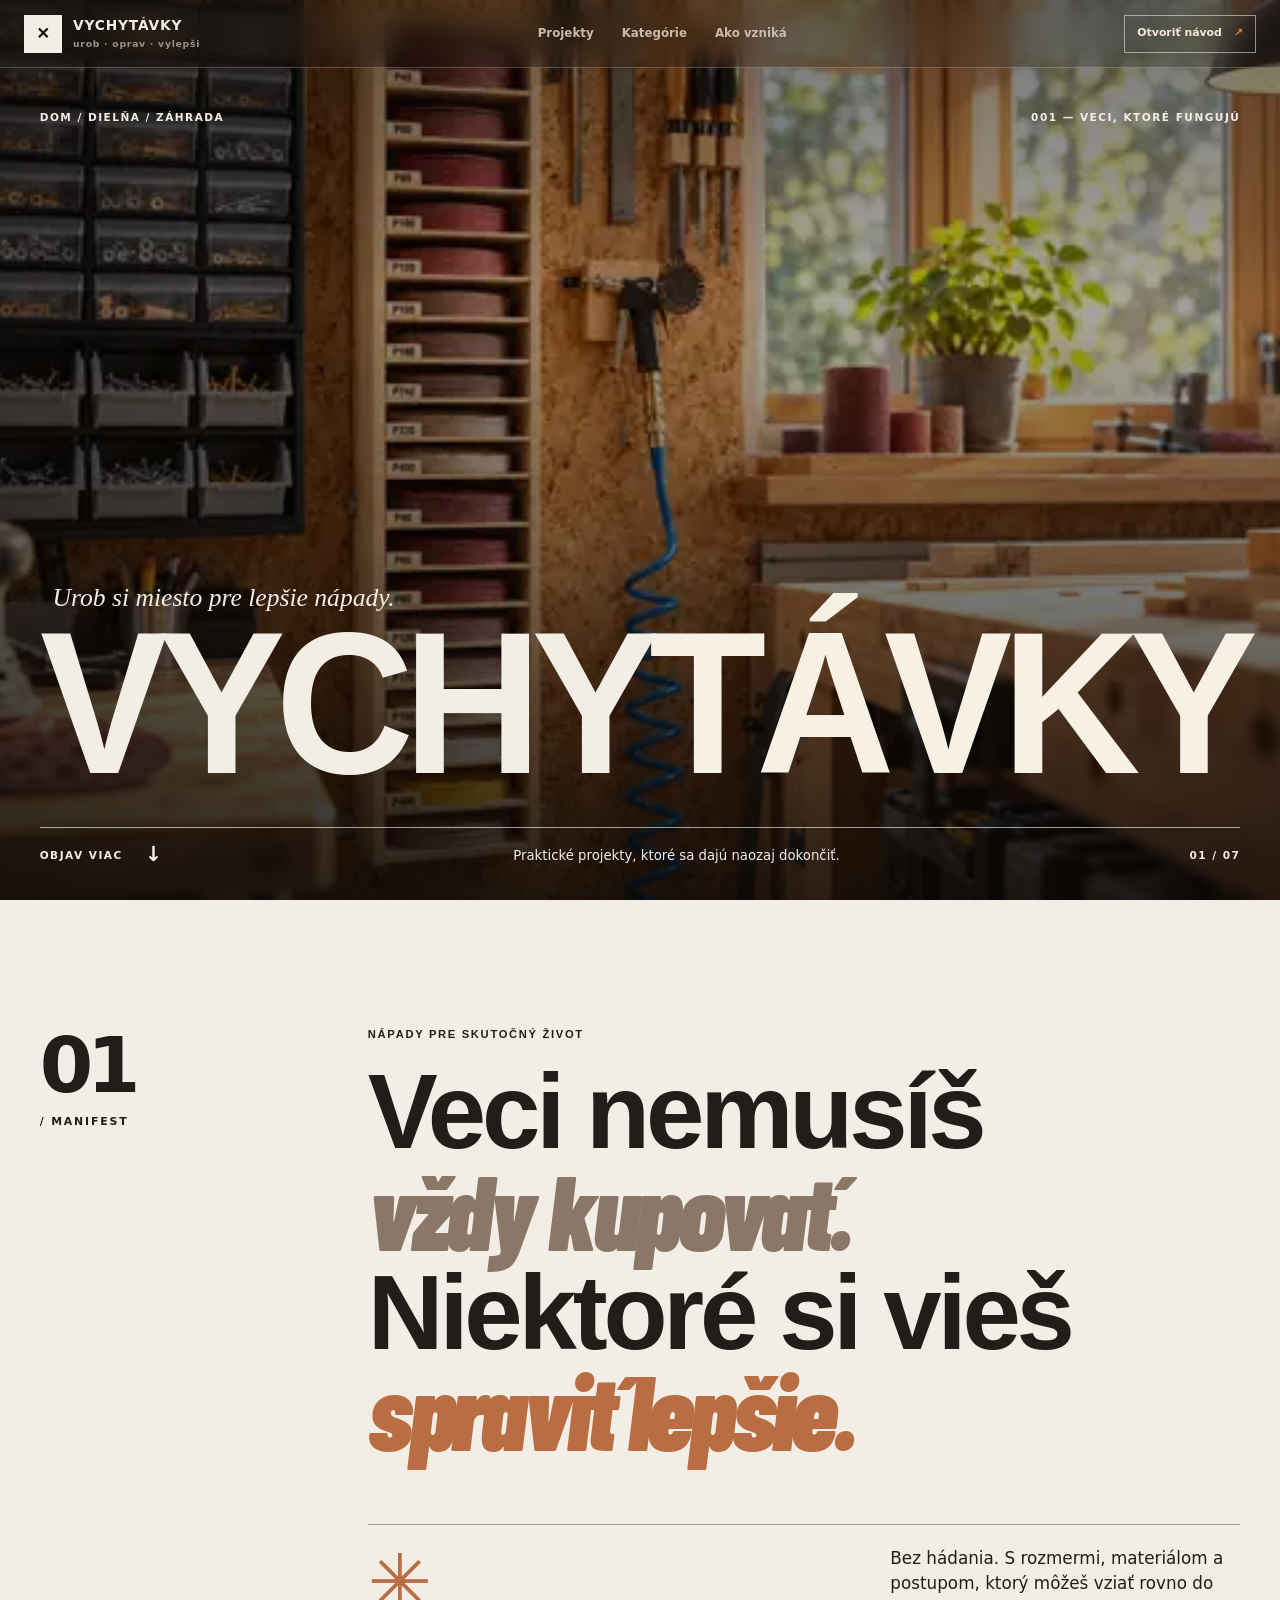
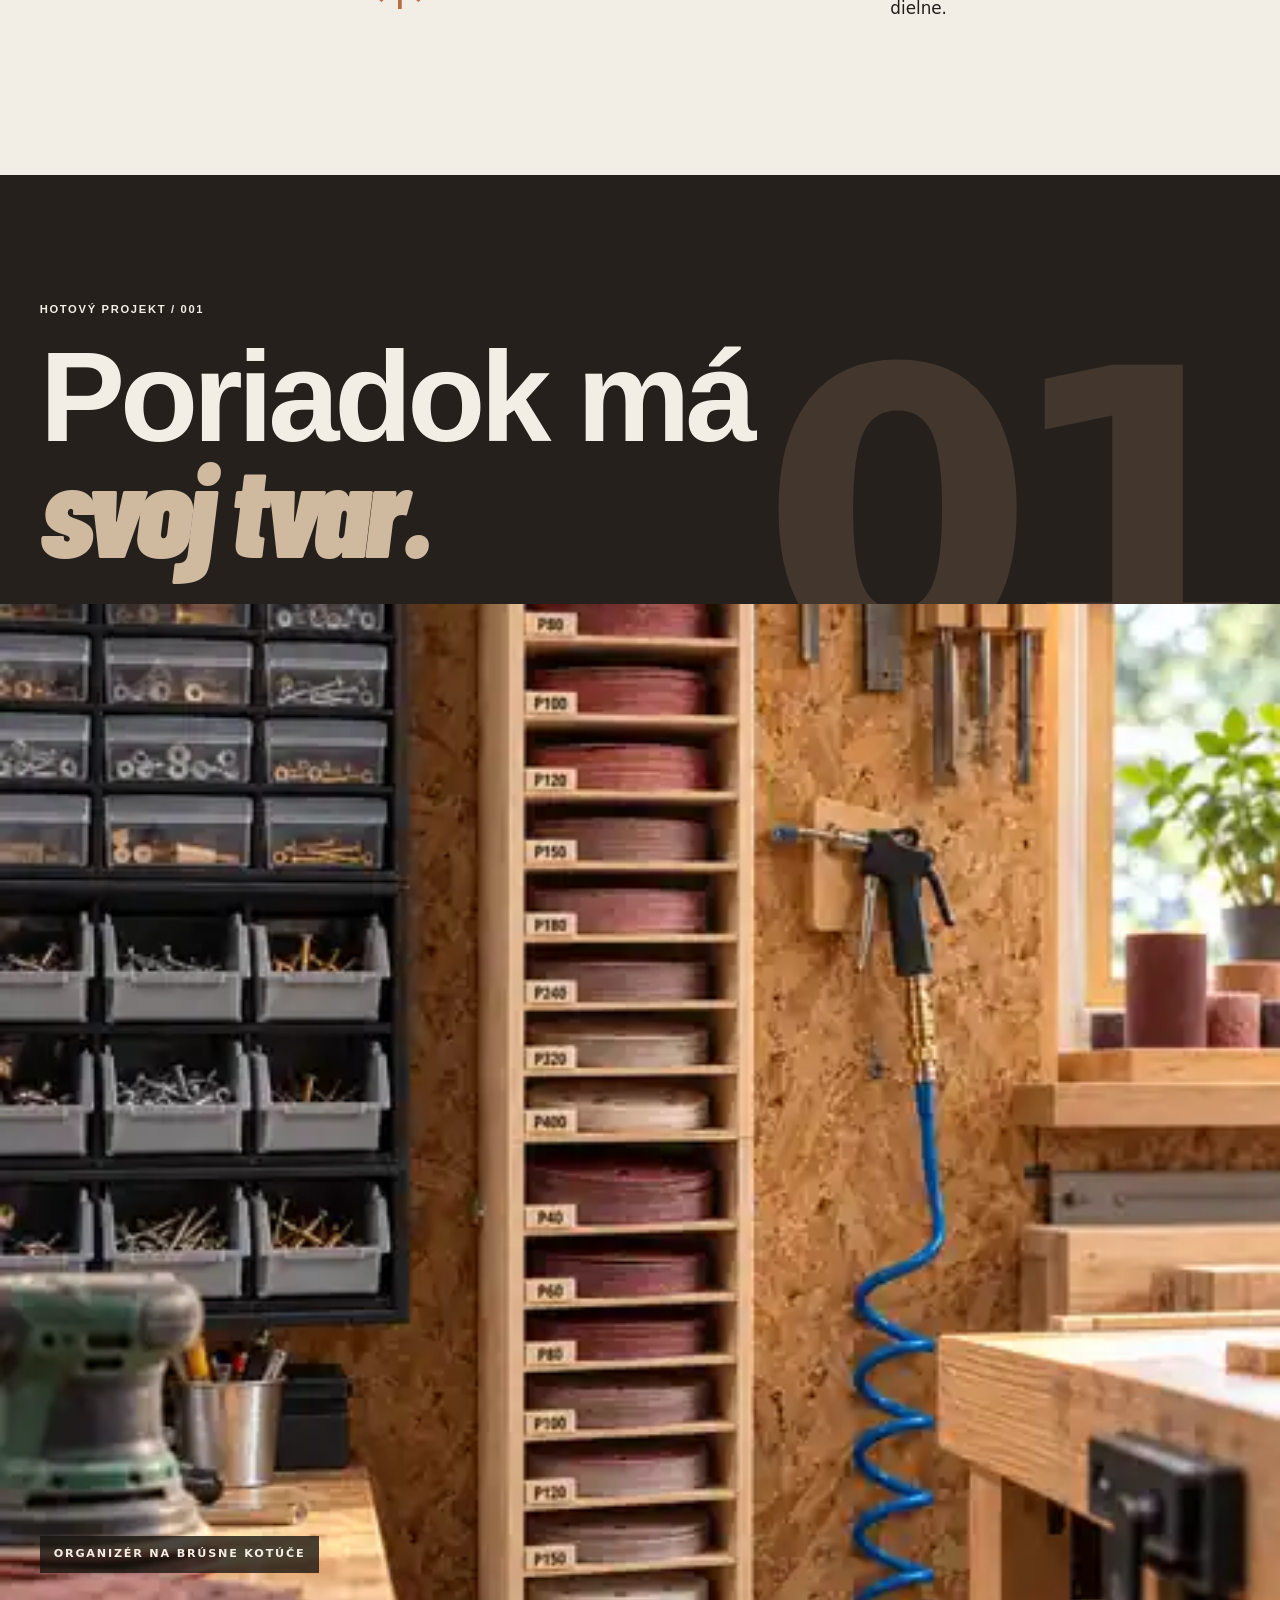
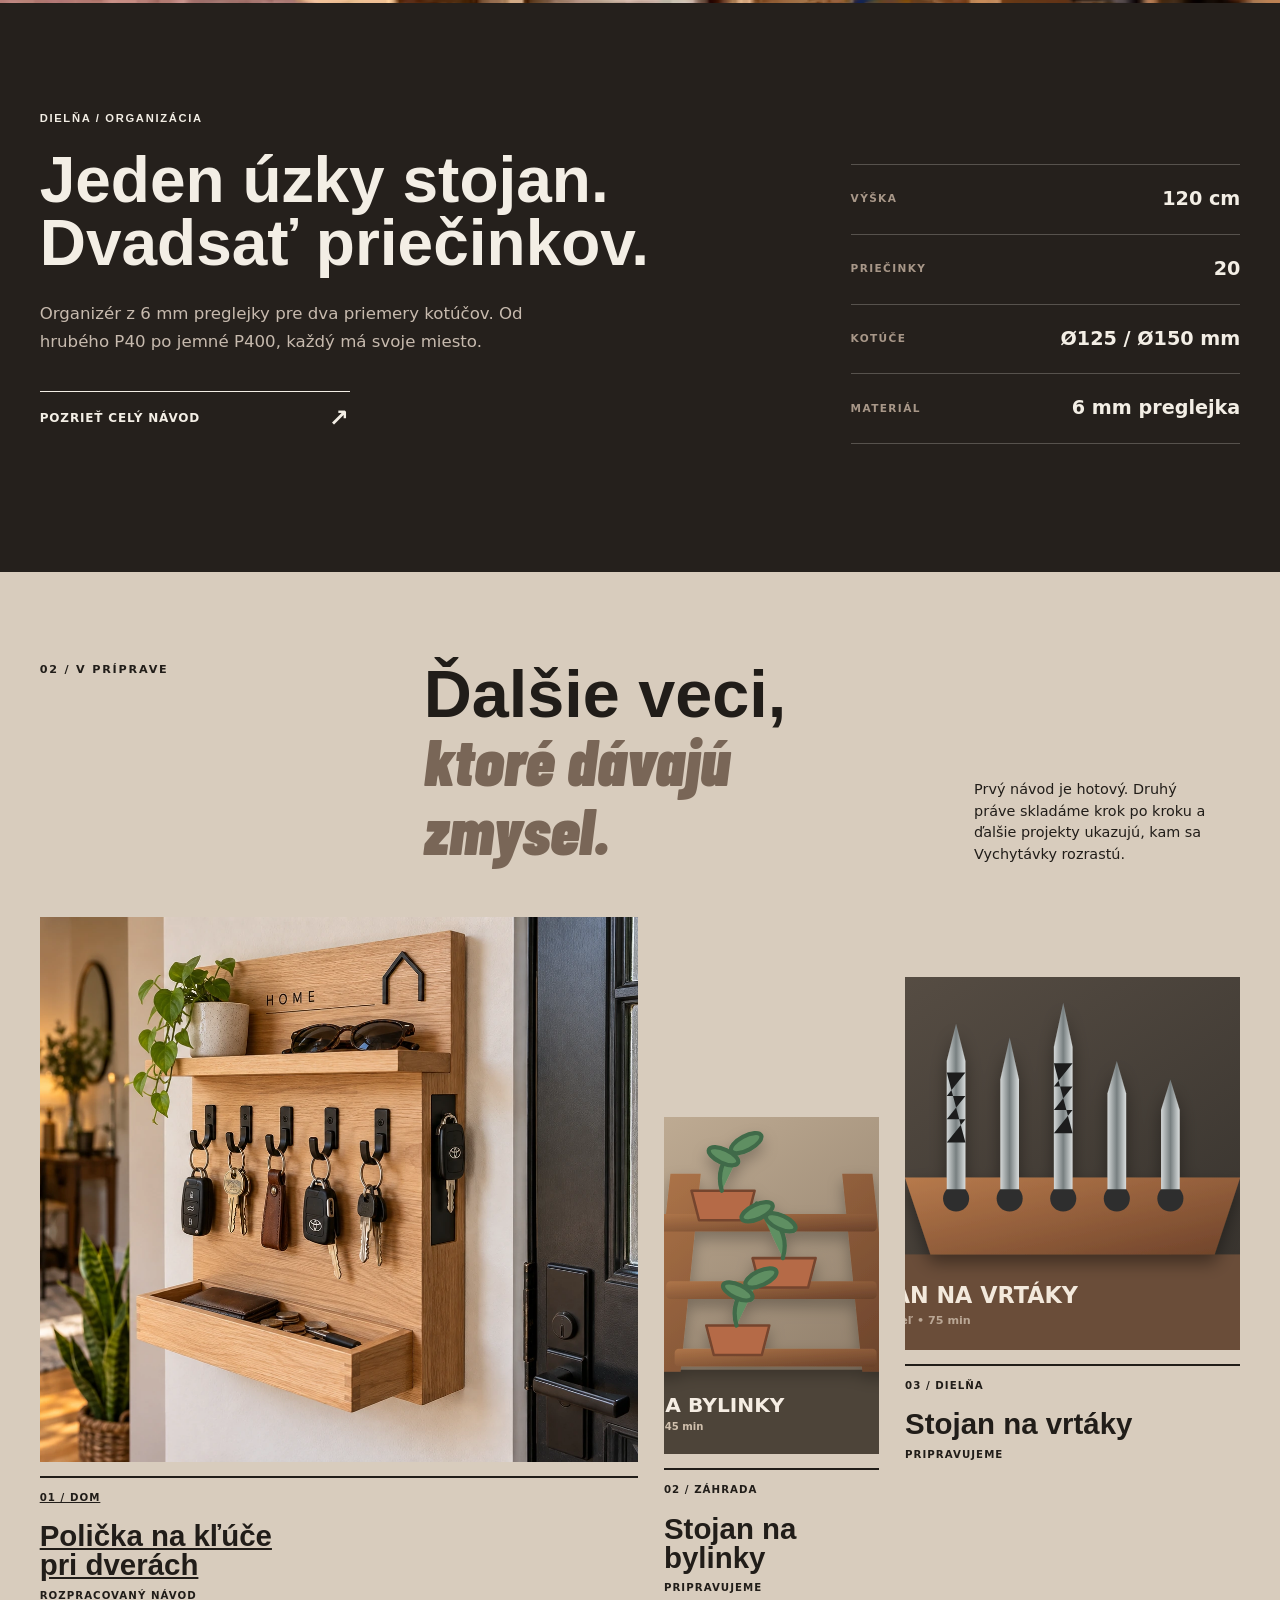
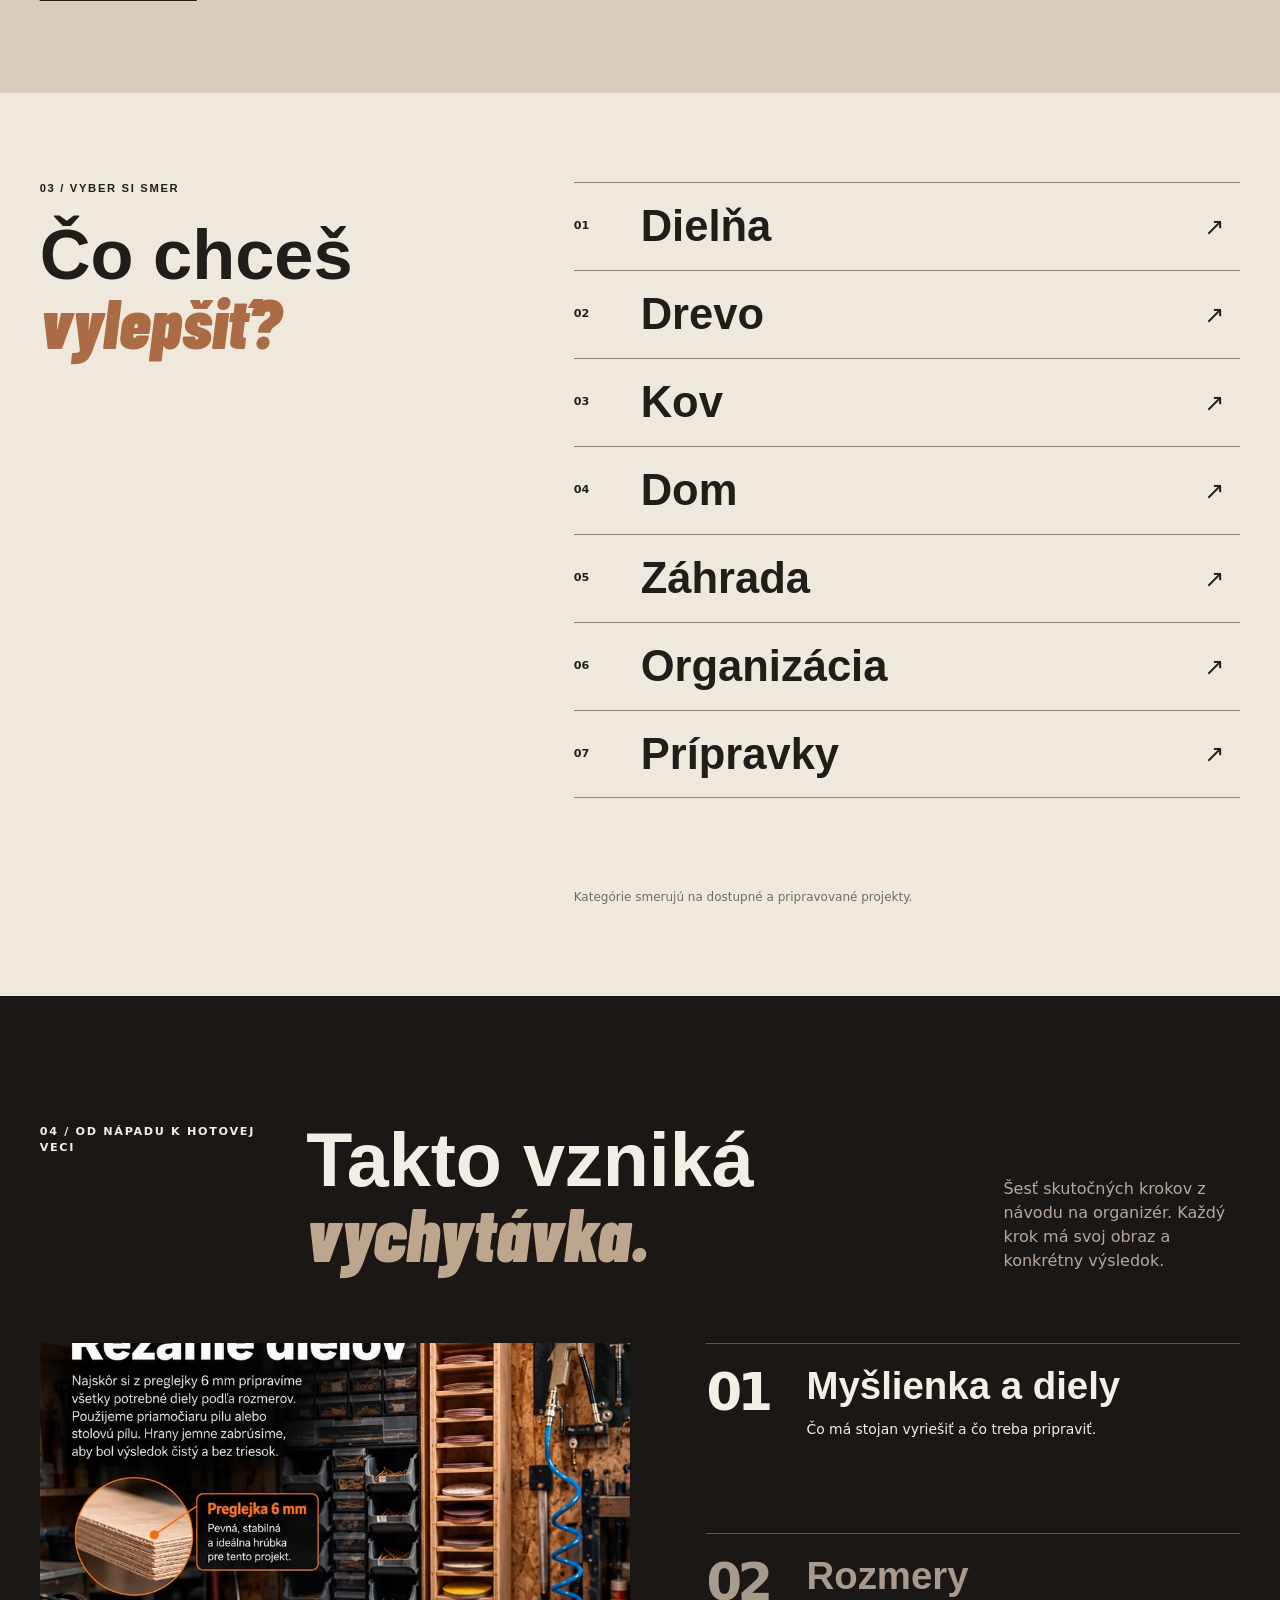
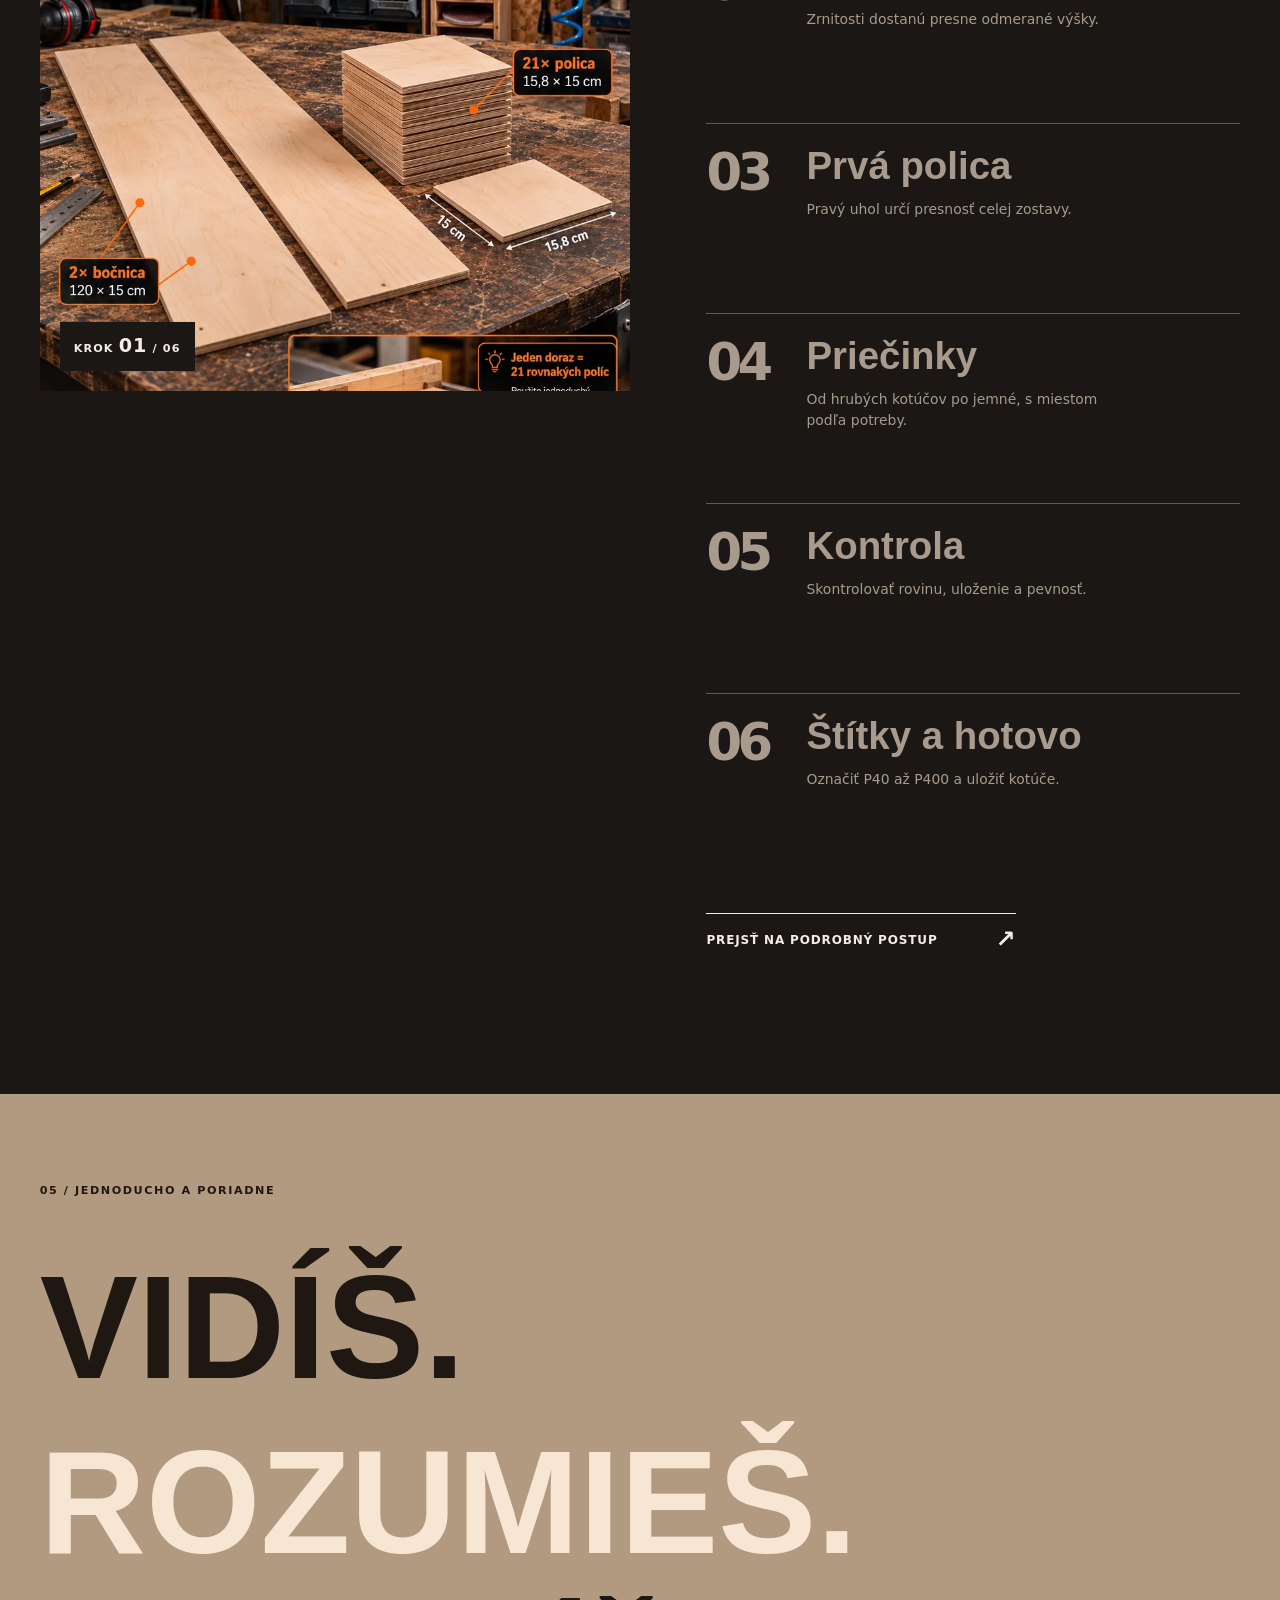
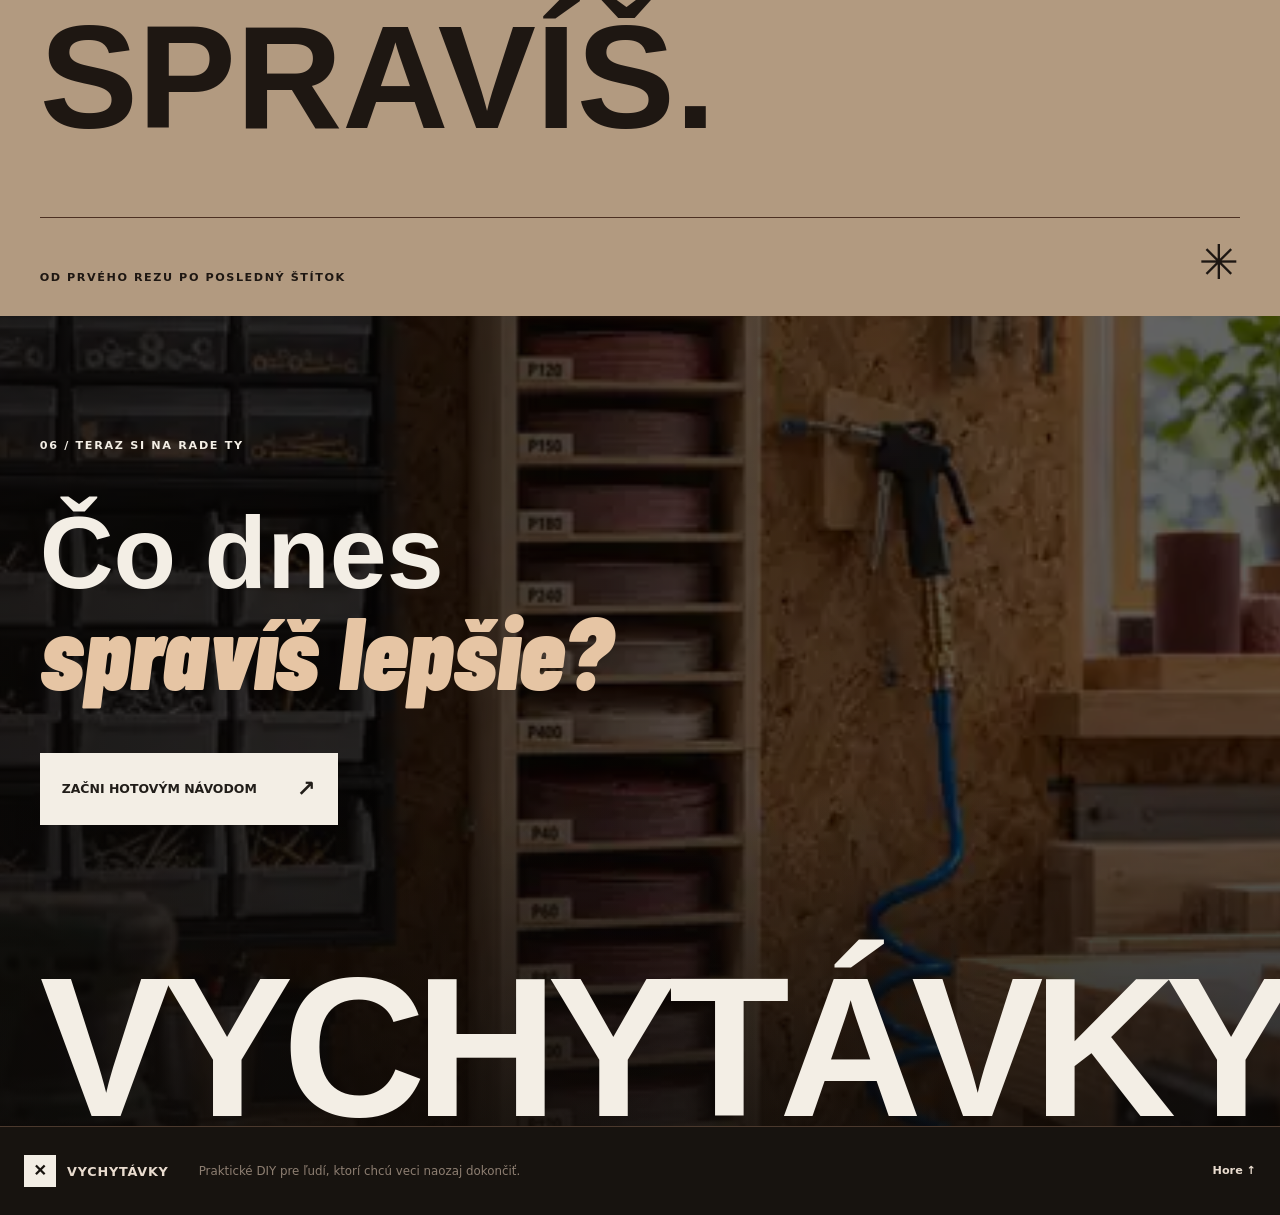
==== commit ef656f21: "Link redesign v2 to key shelf project" ====
--- a/index.html
+++ b/index.html
@@ -1,131 +1,62 @@
 <!doctype html>
 <html lang="sk">
 <head>
-  <meta charset="utf-8" />
-  <meta name="viewport" content="width=device-width, initial-scale=1" />
-  <meta name="description" content="Vychytávky – moderné DIY projekty do domu, dielne a záhrady s fotorealistickým obrazovým postupom." />
-  <meta name="theme-color" content="#17130f" />
-  <title>Vychytávky – praktické DIY, ktoré chceš naozaj spraviť</title>
-  <link rel="stylesheet" href="styles.css" />
+  <meta charset="utf-8"><meta name="viewport" content="width=device-width, initial-scale=1">
+  <meta name="description" content="Vychytávky: praktické projekty do dielne, domu a záhrady. Pozri výsledok, pochop postup a vyrob si ho.">
+  <meta name="theme-color" content="#17130f"><title>Vychytávky — vidíš, rozumieš, spravíš</title>
+  <link rel="preload" href="assets/photos/rack-mood-v5.webp" as="image" fetchpriority="high">
+  <link rel="preload" href="assets/fonts/BarlowCondensed-Black.ttf" as="font" type="font/ttf" crossorigin>
+  <link rel="stylesheet" href="styles.css"><link rel="stylesheet" href="home-v2.css">
 </head>
-<body class="home-page">
+<body class="home-page v2-home">
   <div class="scroll-progress" id="scrollProgress" aria-hidden="true"></div>
-
   <header class="site-header" id="siteHeader">
-    <a class="brand" href="#top" aria-label="Vychytávky domov">
-      <span class="brand-icon" aria-hidden="true">✕</span>
-      <span class="brand-copy"><strong>VYCHYTÁVKY</strong><small>urob · oprav · vylepši</small></span>
-    </a>
-    <nav class="desktop-nav" aria-label="Hlavná navigácia">
-      <a href="#projekty">Projekty</a>
-      <a href="#princip">Ako na to</a>
-      <a href="sandpaper.html">Ukážkový návod</a>
-    </nav>
-    <a class="header-cta" href="sandpaper.html">Projekt týždňa <span>↗</span></a>
+    <a class="brand" href="#top" aria-label="Vychytávky — na začiatok"><span class="brand-icon" aria-hidden="true">✕</span><span class="brand-copy"><strong>VYCHYTÁVKY</strong><small>urob · oprav · vylepši</small></span></a>
+    <nav class="desktop-nav" aria-label="Hlavná navigácia"><a href="#projekty">Projekty</a><a href="#kategorie">Kategórie</a><a href="#postup">Ako vzniká</a></nav>
+    <a class="header-cta" href="sandpaper.html">Otvoriť návod <span>↗</span></a>
   </header>
-
   <main id="top">
-    <section class="home-hero">
-      <div class="hero-noise" aria-hidden="true"></div>
-      <div class="hero-copy" data-reveal>
-        <p class="eyebrow">DOM · DIELŇA · ZÁHRADA</p>
-        <h1>Nápad je dobrý.<br><em>Hotová vec je lepšia.</em></h1>
-        <p class="hero-lead">
-          Praktické projekty bez nekonečného čítania. Najprv vidíš výsledok,
-          potom materiál, náradie a jasný fotorealistický postup.
-        </p>
-        <div class="hero-actions">
-          <a class="button button-primary" href="sandpaper.html">Pozrieť referenčný projekt <span>↗</span></a>
-          <a class="text-link" href="#projekty">Prelistovať nápady ↓</a>
-        </div>
-        <div class="hero-proof">
-          <div><strong>01</strong><span>projekt spracovaný do detailu</span></div>
-          <div><strong>20</strong><span>priečinkov podľa zrnitosti</span></div>
-          <div><strong>125/150</strong><span>mm excentrické kotúče</span></div>
-        </div>
-      </div>
-
-      <a class="featured-visual" href="sandpaper.html" aria-label="Otvoriť projekt organizér na brúsne kotúče" data-reveal>
-        <img class="rack-mood-image" src="[data-uri]" alt="Teplá fotorealistická dielňa s úzkym vertikálnym stojanom na brúsne kotúče" />
-        <span class="featured-kicker">PROJEKT TÝŽDŇA · DIELŇA</span>
-        <span class="featured-title">Zakladač na brúsne kotúče</span>
-        <span class="featured-meta">20 priečinkov · Ø125 / Ø150 mm · 17 × 15 × 120 cm</span>
-        <span class="featured-arrow">↗</span>
-      </a>
+    <section class="v2-hero" aria-labelledby="v2-title">
+      <img class="rack-mood-image v2-hero-photo" src="assets/photos/rack-mood-v5.webp" alt="Hotový organizér na brúsne kotúče v domácej dielni" fetchpriority="high">
+      <div class="v2-hero-wash" aria-hidden="true"></div>
+      <div class="v2-hero-top"><span>DOM / DIELŇA / ZÁHRADA</span><span>001 — VECI, KTORÉ FUNGUJÚ</span></div>
+      <div class="v2-hero-core"><p>Urob si miesto pre lepšie nápady.</p><h1 id="v2-title">VYCHY<span>TÁVKY</span></h1></div>
+      <div class="v2-hero-bottom"><a href="#manifest">OBJAV VIAC <span aria-hidden="true">↓</span></a><p>Praktické projekty, ktoré sa dajú naozaj dokončiť.</p><span>01 / 07</span></div>
     </section>
-
-    <section class="marquee" aria-label="Kategórie">
-      <div class="marquee-track">
-        <span>DREVO</span><i>✦</i><span>KOV</span><i>✦</i><span>DOMÁCNOSŤ</span><i>✦</i><span>DIELŇA</span><i>✦</i><span>ZÁHRADA</span><i>✦</i><span>TVORENIE</span><i>✦</i>
-        <span>DREVO</span><i>✦</i><span>KOV</span><i>✦</i><span>DOMÁCNOSŤ</span><i>✦</i><span>DIELŇA</span><i>✦</i><span>ZÁHRADA</span><i>✦</i><span>TVORENIE</span><i>✦</i>
+    <section class="v2-manifest" id="manifest" aria-labelledby="manifest-title">
+      <div class="v2-manifest-index">01 <span>/ MANIFEST</span></div>
+      <div class="v2-manifest-body"><p class="v2-overline">NÁPADY PRE SKUTOČNÝ ŽIVOT</p><h2 id="manifest-title">Veci nemusíš<br><i>vždy kupovať.</i><br>Niektoré si vieš<br><em>spraviť lepšie.</em></h2><div class="v2-manifest-foot"><span class="v2-asterisk" aria-hidden="true">✳</span><p>Bez hádania. S rozmermi, materiálom a postupom, ktorý môžeš vziať rovno do dielne.</p></div></div>
+    </section>
+    <section class="v2-feature" id="projekty" aria-labelledby="feature-title">
+      <div class="v2-feature-head"><p class="v2-overline">HOTOVÝ PROJEKT / 001</p><h2 id="feature-title">Poriadok má<br><em>svoj tvar.</em></h2><span class="v2-feature-num" aria-hidden="true">01</span></div>
+      <div class="v2-feature-media"><img class="rack-product-image" src="assets/photos/rack-product-v5.webp" alt="Hotový vertikálny organizér na brúsne kotúče" loading="lazy"><span>ORGANIZÉR NA BRÚSNE KOTÚČE</span></div>
+      <div class="v2-feature-detail"><div><span class="v2-overline">DIELŇA / ORGANIZÁCIA</span><h3>Jeden úzky stojan.<br>Dvadsať priečinkov.</h3><p>Organizér z 6 mm preglejky pre dva priemery kotúčov. Od hrubého P40 po jemné P400, každý má svoje miesto.</p><a class="v2-arrow-link" href="sandpaper.html">Pozrieť celý návod <span aria-hidden="true">↗</span></a></div><dl><div><dt>VÝŠKA</dt><dd>120 cm</dd></div><div><dt>PRIEČINKY</dt><dd>20</dd></div><div><dt>KOTÚČE</dt><dd>Ø125 / Ø150 mm</dd></div><div><dt>MATERIÁL</dt><dd>6 mm preglejka</dd></div></dl></div>
+    </section>
+    <section class="v2-next" aria-labelledby="next-title">
+      <div class="v2-next-intro"><span>02 / V PRÍPRAVE</span><h2 id="next-title">Ďalšie veci,<br><i>ktoré dávajú zmysel.</i></h2><p>Prvý návod je hotový. Druhý práve skladáme krok po kroku a ďalšie projekty ukazujú, kam sa Vychytávky rozrastú.</p></div>
+      <div class="v2-next-composition">
+        <a class="v2-project v2-project-wide v2-project-link" id="dom" href="key-shelf.html"><div class="v2-project-art"><img class="key-shelf-master-image" src="[data-uri]" alt="Hotová drevená polička na kľúče pri vchodových dverách" loading="lazy"></div><div class="v2-project-caption"><span>01 / DOM</span><h3>Polička na kľúče<br>pri dverách</h3><small>ROZPRACOVANÝ NÁVOD</small></div></a>
+        <article class="v2-project v2-project-narrow" id="zahrada"><div class="v2-project-art"><img src="assets/projects/herbs.svg" alt="Ilustrácia kompaktného stojana na bylinky" loading="lazy"></div><div class="v2-project-caption"><span>02 / ZÁHRADA</span><h3>Stojan na<br>bylinky</h3><small>PRIPRAVUJEME</small></div></article>
+        <article class="v2-project v2-project-low" id="dielna"><div class="v2-project-art"><img src="assets/projects/drills.svg" alt="Ilustrácia stojana na vrtáky" loading="lazy"></div><div class="v2-project-caption"><span>03 / DIELŇA</span><h3>Stojan na vrtáky</h3><small>PRIPRAVUJEME</small></div></article>
       </div>
     </section>
-
-    <section class="projects-section" id="projekty">
-      <div class="section-head" data-reveal>
-        <div>
-          <p class="eyebrow dark">VYBRANÉ VYCHYTÁVKY</p>
-          <h2>Nie katalóg.<br><em>Zbierka vecí, čo fungujú.</em></h2>
-        </div>
-        <p class="section-intro">Prvý projekt je spracovaný kompletne ako referencia. Druhý práve rozširujeme o konzistentné AI vizuály, krátke video a modernejší interaktívny pracovný postup.</p>
-      </div>
-
-      <div class="project-feature" data-reveal>
-        <a class="project-feature-image" href="sandpaper.html">
-          <img class="rack-mood-image project-mood-image" src="[data-uri]" alt="Zakladač na brúsne kotúče zasadený do modernej domácej dielne" />
-          <span class="image-pill">KOMPLETNÝ NÁVOD</span>
-        </a>
-        <div class="project-feature-copy">
-          <span class="project-number">01 / REFERENČNÝ PROJEKT</span>
-          <h3>Organizér na<br>brúsne kotúče</h3>
-          <p>Úzky 120 cm vysoký organizér podľa reálneho dielenského kusu: 20 priečinkov, 6 mm preglejka, Ø125 aj Ø150 mm, presný rozpis zrnitostí a interaktívny pracovný postup.</p>
-          <div class="project-tags"><span>120 cm</span><span>20 priečinkov</span><span>Ø125 / Ø150</span><span>6 mm preglejka</span></div>
-          <a class="button button-dark" href="sandpaper.html">Otvoriť celý návod <span>↗</span></a>
-        </div>
-      </div>
-
-      <div class="coming-grid">
-        <a class="coming-card coming-card-link" href="key-shelf.html" data-reveal>
-          <img class="key-shelf-master-image" src="[data-uri]" alt="Hotová drevená polička na kľúče pri vchodových dverách" />
-          <div><span>DOMÁCNOSŤ · ROZPRACOVANÝ NÁVOD</span><h3>Polička na kľúče pri dverách</h3></div>
-        </a>
-        <article class="coming-card" data-reveal>
-          <img src="assets/projects/herbs.svg" alt="Stojan na bylinky" />
-          <div><span>ZÁHRADA · PRIPRAVUJEME</span><h3>Kompaktný stojan na bylinky</h3></div>
-        </article>
-        <article class="coming-card" data-reveal>
-          <img src="assets/projects/drills.svg" alt="Stojan na vrtáky" />
-          <div><span>DIELŇA · PRIPRAVUJEME</span><h3>Prehľadný stojan na vrtáky</h3></div>
-        </article>
+    <section class="v2-categories" id="kategorie" aria-labelledby="category-title">
+      <div class="v2-categories-head"><p class="v2-overline">03 / VYBER SI SMER</p><h2 id="category-title">Čo chceš<br><em>vylepšiť?</em></h2></div>
+      <div class="v2-category-list"><a href="#dielna"><span>01</span><strong>Dielňa</strong><span aria-hidden="true">↗</span></a><a href="#projekty"><span>02</span><strong>Drevo</strong><span aria-hidden="true">↗</span></a><a href="#dielna"><span>03</span><strong>Kov</strong><span aria-hidden="true">↗</span></a><a href="#dom"><span>04</span><strong>Dom</strong><span aria-hidden="true">↗</span></a><a href="#zahrada"><span>05</span><strong>Záhrada</strong><span aria-hidden="true">↗</span></a><a href="#projekty"><span>06</span><strong>Organizácia</strong><span aria-hidden="true">↗</span></a><a href="#postup"><span>07</span><strong>Prípravky</strong><span aria-hidden="true">↗</span></a></div>
+      <p class="v2-categories-note">Kategórie smerujú na dostupné a pripravované projekty.</p>
+    </section>
+    <section class="v2-process" id="postup" aria-labelledby="process-title">
+      <div class="v2-process-heading"><span>04 / OD NÁPADU K HOTOVEJ VECI</span><h2 id="process-title">Takto vzniká<br><em>vychytávka.</em></h2><p>Šesť skutočných krokov z návodu na organizér. Každý krok má svoj obraz a konkrétny výsledok.</p></div>
+      <div class="v2-process-layout"><div class="v2-process-visual">
+        <img class="is-active" src="assets/photos/step1-tutorial-hq.webp" alt="Príprava dielov organizéra" loading="lazy"><img src="assets/photos/step2-tutorial-hq.webp" alt="Rozmeranie priečinkov organizéra" loading="lazy"><img src="assets/photos/step3-tutorial-fixed.webp" alt="Založenie prvej police organizéra" loading="lazy"><img src="assets/photos/step4-tutorial-variable-heights.webp" alt="Variabilné výšky priečinkov organizéra" loading="lazy"><img src="assets/photos/rack-mood-v5.webp" alt="Celý stojan pripravený na kontrolu a vyrovnanie" loading="lazy"><img class="rack-product-image" src="assets/photos/rack-product-v5.webp" alt="Hotový označený organizér" loading="lazy">
+        <span class="v2-process-image-label">KROK <b id="processCurrent">01</b> / 06</span></div>
+        <div class="v2-process-steps"><article class="is-active"><span>01</span><div><h3>Myšlienka a diely</h3><p>Čo má stojan vyriešiť a čo treba pripraviť.</p></div></article><article><span>02</span><div><h3>Rozmery</h3><p>Zrnitosti dostanú presne odmerané výšky.</p></div></article><article><span>03</span><div><h3>Prvá polica</h3><p>Pravý uhol určí presnosť celej zostavy.</p></div></article><article><span>04</span><div><h3>Priečinky</h3><p>Od hrubých kotúčov po jemné, s miestom podľa potreby.</p></div></article><article><span>05</span><div><h3>Kontrola</h3><p>Skontrolovať rovinu, uloženie a pevnosť.</p></div></article><article><span>06</span><div><h3>Štítky a hotovo</h3><p>Označiť P40 až P400 a uložiť kotúče.</p></div></article><a class="v2-arrow-link" href="sandpaper.html#postup">Prejsť na podrobný postup <span aria-hidden="true">↗</span></a></div>
       </div>
     </section>
-
-    <section class="principle-section" id="princip">
-      <div class="principle-copy" data-reveal>
-        <p class="eyebrow">NÁVOD BEZ VATY</p>
-        <h2>Vidíš.<br>Rozumieš.<br><em>Spravíš.</em></h2>
-      </div>
-      <div class="principle-list">
-        <article data-reveal><span>01</span><div><h3>Výsledok ako prvý</h3><p>Veľká fotografia ti okamžite povie, či je projekt pre teba.</p></div></article>
-        <article data-reveal><span>02</span><div><h3>Realistická príprava</h3><p>Materiál, náradie, čas, cena a rozmery ešte pred prvým rezom.</p></div></article>
-        <article data-reveal><span>03</span><div><h3>Obrazový postup</h3><p>Každý krok má fotografiu, krátky popis a vizuálnu poznámku presne tam, kde ju potrebuješ.</p></div></article>
-        <article data-reveal><span>04</span><div><h3>Mobil v dielni</h3><p>Veľké dotykové prvky, čitateľný text a postup, ktorý sa dobre používa jednou rukou.</p></div></article>
-      </div>
-    </section>
-
-    <section class="closing-cta" data-reveal>
-      <p class="eyebrow dark">POZRIME SA DOVNÚTRA</p>
-      <h2>Jeden projekt.<br><em>Spracovaný poriadne.</em></h2>
-      <a class="button button-primary" href="sandpaper.html">Zakladač na brúsne kotúče <span>↗</span></a>
-    </section>
+    <section class="v2-poster" aria-labelledby="poster-title"><p>05 / JEDNODUCHO A PORIADNE</p><h2 id="poster-title">VIDÍŠ.<br><span>ROZUMIEŠ.</span><br>SPRAVÍŠ.</h2><div><span>OD PRVÉHO REZU PO POSLEDNÝ ŠTÍTOK</span><span aria-hidden="true">✳</span></div></section>
+    <section class="v2-finale" aria-labelledby="finale-title"><img class="rack-product-image" src="assets/photos/rack-product-v5.webp" alt="Detail hotového organizéra s brúsnymi kotúčmi" loading="lazy"><div class="v2-finale-content"><p>06 / TERAZ SI NA RADE TY</p><h2 id="finale-title">Čo dnes<br><em>spravíš lepšie?</em></h2><a href="sandpaper.html">Začni hotovým návodom <span aria-hidden="true">↗</span></a></div><strong aria-hidden="true">VYCHYTÁVKY</strong></section>
   </main>
-
-  <footer class="site-footer">
-    <a class="brand footer-brand" href="#top"><span class="brand-icon">✕</span><strong>VYCHYTÁVKY</strong></a>
-    <p>Praktické DIY pre ľudí, ktorí chcú veci naozaj dokončiť.</p>
-    <a href="#top">Hore ↑</a>
-  </footer>
-
+  <footer class="site-footer"><a class="brand footer-brand" href="#top"><span class="brand-icon" aria-hidden="true">✕</span><strong>VYCHYTÁVKY</strong></a><p>Praktické DIY pre ľudí, ktorí chcú veci naozaj dokončiť.</p><a href="#top">Hore ↑</a></footer>
   <script src="script.js"></script>
 </body>
-</html>+</html>
--- a/home-v2.css
+++ b/home-v2.css
@@ -0,0 +1,134 @@
+/* Homepage V2. The project tutorial keeps its existing stylesheet and structure. */
+@font-face{font-family:"Barlow Condensed V2";src:url("assets/fonts/BarlowCondensed-Black.ttf") format("truetype");font-style:normal;font-weight:900;font-display:swap}
+@font-face{font-family:"Barlow Condensed V2";src:url("assets/fonts/BarlowCondensed-BlackItalic.ttf") format("truetype");font-style:italic;font-weight:900;font-display:swap}
+.v2-home{
+  --v2-espresso:#17130f;--v2-charcoal:#211d19;--v2-cream:#f3eee5;
+  --v2-wood:#b39070;--v2-copper:#b96d42;--v2-line:rgba(255,247,236,.23);
+  --v2-gutter:clamp(20px,3.1vw,52px);--v2-space:clamp(72px,10vw,156px);
+  --v2-ease:cubic-bezier(.22,.8,.24,1);--v2-radius:3px;
+  background:var(--v2-espresso);color:var(--v2-cream);
+  font-family:system-ui,-apple-system,"Segoe UI",Roboto,Arial,sans-serif;
+}
+.v2-home .rack-mood-image,.v2-home .rack-product-image{opacity:1}
+.v2-home .site-header{position:absolute;top:0;left:0;right:0;background:rgba(20,15,11,.16);border-color:rgba(255,255,255,.22)}
+.v2-home .site-header.scrolled{position:fixed;background:rgba(23,19,15,.95)}
+.v2-home .brand-icon{border-radius:0;background:var(--v2-cream);box-shadow:none;color:var(--v2-espresso)}
+.v2-home .header-cta{border-radius:0;background:transparent;border-color:rgba(255,255,255,.5)}
+.v2-home h1,.v2-home h2,.v2-home h3{font-family:"Barlow Condensed V2","Arial Narrow",Arial,sans-serif;font-weight:900}
+.v2-home h2 em,.v2-home h2 i{font-family:"Barlow Condensed V2","Arial Narrow",Arial,sans-serif;font-weight:900;font-style:italic}
+.v2-home .v2-overline{font:800 .7rem/1.2 Inter,Arial,sans-serif;letter-spacing:.15em}
+.v2-home .v2-arrow-link{display:inline-flex;justify-content:space-between;gap:32px;align-items:center;padding:17px 0;border-top:1px solid currentColor;text-decoration:none;text-transform:uppercase;letter-spacing:.07em;font-weight:900;font-size:.75rem;min-width:min(100%,310px)}
+.v2-home .v2-arrow-link span{font-size:1.5rem;line-height:.7;transition:transform .3s var(--v2-ease)}
+.v2-home .v2-arrow-link:hover span{transform:translate(4px,-4px)}
+
+.v2-hero{height:max(760px,100svh);min-height:700px;position:relative;overflow:hidden;background:#27201a}
+.v2-hero-photo{position:absolute;inset:0;width:100%;height:100%;object-fit:cover;object-position:55% 50%;filter:brightness(.66)}
+.v2-hero-wash{position:absolute;inset:0;background:linear-gradient(180deg,rgba(10,8,6,.32) 0%,transparent 33%,rgba(10,8,6,.24) 60%,rgba(10,8,6,.75) 100%),linear-gradient(90deg,rgba(10,8,6,.3),transparent 45%)}
+.v2-hero-top,.v2-hero-bottom{position:absolute;z-index:2;left:var(--v2-gutter);right:var(--v2-gutter);display:flex;justify-content:space-between;align-items:center;gap:24px;font-size:.66rem;letter-spacing:.14em;font-weight:850}
+.v2-hero-top{top:110px}.v2-hero-bottom{bottom:34px;border-top:1px solid rgba(255,255,255,.6);padding-top:18px}
+.v2-hero-bottom a{display:flex;gap:22px;text-decoration:none}.v2-hero-bottom a span{font-size:1.3rem;line-height:.6}
+.v2-hero-bottom p{margin:0;letter-spacing:0;font-size:.83rem;font-weight:500}
+.v2-hero-core{position:absolute;z-index:2;left:var(--v2-gutter);right:var(--v2-gutter);bottom:13%;max-width:none}
+.v2-hero-core p{font-family:Georgia,serif;font-size:clamp(1.2rem,2vw,2rem);font-style:italic;margin:0 0 8px 1vw}
+.v2-hero h1{font-size:clamp(6rem,15.8vw,18rem);line-height:.78;letter-spacing:-.055em;white-space:nowrap;margin:0;transform:scaleX(.95);transform-origin:left bottom}
+.v2-hero h1 span{color:#f7f0e5}
+
+.v2-manifest{background:var(--v2-cream);color:var(--v2-charcoal);padding:var(--v2-space) var(--v2-gutter) calc(var(--v2-space) * 1.2);display:grid;grid-template-columns:22% 1fr;gap:5vw}
+.v2-manifest-index{font-size:clamp(3rem,6vw,7rem);line-height:1;font-weight:900;letter-spacing:-.08em}
+.v2-manifest-index span{display:block;font-size:.68rem;letter-spacing:.17em;font-weight:800;margin-top:12px}
+.v2-manifest-body{max-width:1090px}
+.v2-manifest h2{font-size:clamp(4rem,8.2vw,10rem);line-height:.93;letter-spacing:-.04em;margin:22px 0 60px}
+.v2-manifest h2 i{color:#8a7768}.v2-manifest h2 em{color:var(--v2-copper)}
+.v2-manifest-foot{display:flex;justify-content:space-between;align-items:end;border-top:1px solid #aa9a8b;padding-top:20px}
+.v2-manifest-foot p{max-width:350px;margin:0;font-size:1.05rem}
+.v2-asterisk{font-size:clamp(3rem,6vw,6rem);line-height:1;color:var(--v2-copper)}
+
+.v2-feature{padding:var(--v2-space) 0 0;background:#25201c}
+.v2-feature-head{position:relative;padding:0 var(--v2-gutter) 35px;max-width:1600px;margin:auto;overflow:hidden}
+.v2-feature-head h2{position:relative;z-index:1;font-size:clamp(5rem,10vw,12rem);line-height:.87;letter-spacing:-.04em;margin:24px 0 0}
+.v2-feature-head h2 em{color:#cfb99f}.v2-feature-num{position:absolute;right:var(--v2-gutter);bottom:-.28em;font-size:clamp(12rem,31vw,36rem);line-height:1;letter-spacing:-.09em;color:#42362d;font-weight:900}
+.v2-feature-media{height:clamp(600px,78vw,1100px);position:relative;overflow:hidden;background:#3a2b22}
+.v2-feature-media img{width:100%;height:100%;object-fit:cover;object-position:center 46%;transition:transform 1.2s var(--v2-ease)}
+.v2-feature-media:hover img{transform:scale(1.025)}
+.v2-feature-media>span{position:absolute;left:var(--v2-gutter);bottom:30px;font-size:.7rem;font-weight:850;letter-spacing:.16em;padding:10px 14px;background:rgba(23,19,15,.78)}
+.v2-feature-detail{display:grid;grid-template-columns:minmax(0,1fr) minmax(260px,.55fr);gap:8vw;padding:clamp(56px,8vw,120px) var(--v2-gutter) var(--v2-space);max-width:1500px;margin:auto}
+.v2-feature-detail h3{font-size:clamp(2.8rem,5vw,6rem);line-height:.98;margin:20px 0 25px}
+.v2-feature-detail p{max-width:530px;color:#c7baae;font-size:1.04rem;line-height:1.7;margin-bottom:35px}
+.v2-feature-detail dl{margin:0;align-self:end;border-top:1px solid var(--v2-line)}
+.v2-feature-detail dl div{display:flex;align-items:center;justify-content:space-between;gap:20px;padding:20px 0;border-bottom:1px solid var(--v2-line)}
+.v2-feature-detail dt{font-size:.66rem;letter-spacing:.13em;font-weight:800;color:#a89788}.v2-feature-detail dd{margin:0;font-size:1.2rem;font-weight:800}
+
+.v2-next{background:#d8ccbd;color:var(--v2-charcoal);padding:clamp(70px,7vw,108px) var(--v2-gutter)}
+.v2-next-intro{display:grid;grid-template-columns:1fr 1.5fr .8fr;gap:4vw;align-items:end;margin-bottom:52px}
+.v2-next-intro>span{align-self:start;font-size:.7rem;font-weight:850;letter-spacing:.16em}
+.v2-next-intro h2{font-size:clamp(3.2rem,5.2vw,6.1rem);line-height:.98;margin:0}.v2-next-intro h2 i{color:#796657}
+.v2-next-intro p{max-width:240px;margin:0;font-size:.9rem}
+.v2-next-composition{display:grid;grid-template-columns:1.25fr .45fr .7fr;gap:clamp(10px,2vw,30px);align-items:start}
+.v2-project{min-width:0}.v2-project-art{background:#b8a58f;overflow:hidden;display:grid;place-items:center}
+.v2-project-art img{width:100%;height:100%;object-fit:cover;transition:transform .6s var(--v2-ease)}
+.v2-project:hover img{transform:scale(1.035)}
+.v2-project-wide .v2-project-art{aspect-ratio:1.1}.v2-project-narrow{margin-top:200px}.v2-project-narrow .v2-project-art{aspect-ratio:.64;background:#a88b72}.v2-project-low{margin-top:60px}.v2-project-low .v2-project-art{aspect-ratio:.9;background:#a59584}
+.v2-project-caption{display:grid;grid-template-columns:1fr auto;gap:8px;border-top:2px solid currentColor;margin-top:14px;padding-top:12px}
+.v2-project-caption span,.v2-project-caption small{font-size:.64rem;letter-spacing:.1em;font-weight:800}
+.v2-project-caption h3{grid-column:1/-1;font-size:clamp(1.7rem,2.3vw,3rem);line-height:1;margin:8px 0 0}
+
+.v2-categories{padding:clamp(74px,7vw,108px) var(--v2-gutter);background:#eee8dd;color:#211d19;display:grid;grid-template-columns:.8fr 1.2fr;gap:7vw}
+.v2-categories-head{position:sticky;top:120px;align-self:start}.v2-categories-head h2{font-size:clamp(3.5rem,5.5vw,6.3rem);line-height:.96;margin:25px 0}.v2-categories-head em{color:#ab6c45}
+.v2-category-list a{min-height:88px;display:grid;grid-template-columns:52px 1fr 36px;align-items:center;gap:15px;border-top:1px solid #948777;text-decoration:none;transition:padding .35s var(--v2-ease),background .35s var(--v2-ease)}
+.v2-category-list a:last-child{border-bottom:1px solid #948777}.v2-category-list a:hover{padding-left:20px;background:#e0d6c9}
+.v2-category-list a span:first-child{font-size:.7rem;font-weight:800}.v2-category-list a span:last-child{font-size:1.5rem}
+.v2-category-list strong{font-family:"Barlow Condensed V2","Arial Narrow",Arial,sans-serif;font-size:clamp(2rem,3.4vw,4rem);line-height:1;font-weight:900}
+.v2-categories-note{grid-column:2;color:#766b60;font-size:.75rem;margin:0}
+
+.v2-process{padding:var(--v2-space) var(--v2-gutter);background:#1b1714}
+.v2-process-heading{max-width:1400px;margin:0 auto 70px;display:grid;grid-template-columns:.5fr 1.5fr .55fr;gap:4vw;align-items:end}
+.v2-process-heading>span{align-self:start;font-size:.7rem;font-weight:850;letter-spacing:.15em}.v2-process-heading h2{font-size:clamp(3.8rem,5.9vw,7rem);line-height:.96;margin:0}.v2-process-heading em{color:#bca68e}.v2-process-heading p{margin:0;color:#b6a79a}
+.v2-process-layout{max-width:1400px;margin:auto;display:grid;grid-template-columns:1.05fr .95fr;gap:6vw;align-items:start}
+.v2-process-visual{height:min(72svh,700px);min-height:480px;position:sticky;top:84px;overflow:hidden;background:#332920}
+.v2-home .v2-process-visual>img{position:absolute;inset:0;width:100%;height:100%;object-fit:cover;opacity:0;transition:opacity .5s ease}.v2-home .v2-process-visual>img.is-active{opacity:1}
+.v2-home .v2-process-visual>img:nth-child(5){object-position:38% center;transform:scale(1.1)}
+.v2-home .v2-process-visual>img:nth-child(6){object-position:48% center}
+.v2-process-image-label{position:absolute;bottom:20px;left:20px;padding:10px 14px;background:#1b1714;font-size:.7rem;letter-spacing:.1em;font-weight:800}.v2-process-image-label b{font-size:1.2rem}
+.v2-process-steps article{min-height:190px;display:grid;grid-template-columns:80px 1fr;gap:20px;padding:23px 0;border-top:1px solid #66584a;color:#a89b8e;transition:color .35s ease}
+.v2-process-steps article.is-active{color:#f4eee5}.v2-process-steps article>span{font-size:clamp(2.8rem,4vw,5rem);font-weight:900;line-height:1;letter-spacing:-.09em}
+.v2-process-steps h3{font-size:clamp(2rem,3vw,3.5rem);line-height:1;margin:0 0 14px}.v2-process-steps p{margin:0;font-size:.87rem;max-width:320px}
+.v2-process-steps .v2-arrow-link{margin-top:30px}
+
+.v2-poster{background:#b29a80;color:#1e1712;padding:clamp(72px,7vw,110px) var(--v2-gutter) 30px}
+.v2-poster>p,.v2-poster>div{font-size:.7rem;font-weight:900;letter-spacing:.14em}
+.v2-poster h2{font-size:clamp(5.8rem,11.5vw,13rem);line-height:1.19;letter-spacing:0;margin:40px 0 52px}
+.v2-poster h2 span{color:#f8e6d4}.v2-poster>div{display:flex;justify-content:space-between;align-items:end;border-top:1px solid #4c3022;padding-top:20px}.v2-poster>div span:last-child{font-size:3rem;line-height:1}
+
+.v2-finale{height:clamp(700px,90vh,1100px);position:relative;overflow:hidden;background:#2a211b}
+.v2-finale>img{position:absolute;inset:0;width:100%;height:100%;object-fit:cover;object-position:50% 48%;transform:scale(1.06);transform-origin:center;filter:brightness(.39)}
+.v2-finale::after{content:"";position:absolute;inset:0;background:linear-gradient(90deg,rgba(12,9,7,.55),transparent 80%),linear-gradient(0deg,rgba(12,9,7,.7),transparent 42%)}
+.v2-finale-content{position:absolute;z-index:1;top:15%;left:var(--v2-gutter);right:var(--v2-gutter)}
+.v2-finale-content p{font-size:.7rem;letter-spacing:.15em;font-weight:900}.v2-finale-content h2{font-size:clamp(4.5rem,8vw,10rem);line-height:.94;margin:50px 0}.v2-finale-content h2 em{color:#e6c5a4}
+.v2-finale-content a{display:inline-flex;align-items:center;gap:40px;padding:19px 22px;background:var(--v2-cream);color:#211d19;text-decoration:none;font-size:.78rem;font-weight:900;text-transform:uppercase}
+.v2-finale-content a span{font-size:1.4rem}.v2-finale>strong{position:absolute;z-index:1;left:var(--v2-gutter);bottom:0;font-family:"Barlow Condensed V2","Arial Narrow",Arial,sans-serif;font-size:clamp(5.4rem,15.5vw,20rem);line-height:.8;letter-spacing:-.055em;white-space:nowrap}
+.v2-home .site-footer{background:#17130f}
+
+@media(max-width:900px){
+ .v2-hero{height:85svh;min-height:650px}.v2-hero h1{font-size:16vw}.v2-manifest{grid-template-columns:1fr;gap:45px}.v2-manifest-index{font-size:3rem}
+ .v2-next-intro,.v2-process-heading{grid-template-columns:1fr 1fr}.v2-next-intro h2,.v2-process-heading h2{grid-column:1/-1;grid-row:2}.v2-next-intro p,.v2-process-heading p{grid-column:2}
+ .v2-categories{grid-template-columns:1fr;gap:30px}.v2-categories-head{position:static}.v2-categories-note{grid-column:1}
+ .v2-process-layout{gap:30px}.v2-process-visual{min-height:400px;height:min(65svh,620px)}.v2-process-steps article{grid-template-columns:55px 1fr;min-height:170px}
+}
+@media(max-width:620px){
+ .v2-home .site-header{padding-inline:18px;grid-template-columns:1fr auto}.v2-home .desktop-nav{display:none}.v2-home .header-cta{font-size:.62rem;padding:0 8px;gap:6px}.v2-home .brand-copy small{display:none}
+ .v2-hero{height:100svh;min-height:610px}.v2-hero-photo{object-position:58% center}.v2-hero-top{top:94px}.v2-hero-top span:last-child,.v2-hero-bottom>span{display:none}
+ .v2-hero-core{bottom:25%}.v2-hero-core p{max-width:220px;font-size:1.2rem}.v2-hero h1{font-size:17.8vw;line-height:.88;white-space:normal;overflow-wrap:anywhere;max-width:100%}.v2-hero h1 span{display:block}
+ .v2-hero-bottom{bottom:22px;align-items:end}.v2-hero-bottom p{max-width:160px;text-align:right;font-size:.72rem}
+ .v2-manifest{padding-block:68px 78px}.v2-manifest h2{font-size:clamp(3.2rem,11.5vw,5rem);margin-bottom:48px}.v2-manifest-foot p{max-width:210px;font-size:.85rem}
+ .v2-feature{padding-top:80px}.v2-feature-head{padding-bottom:20px}.v2-feature-head h2{font-size:clamp(4rem,15vw,6.5rem)}.v2-feature-num{font-size:35vw;right:20px;bottom:-.1em}
+ .v2-feature-media{height:550px}.v2-feature-media img{object-position:52% center}.v2-feature-detail{grid-template-columns:1fr;padding-block:48px 66px;gap:48px}.v2-feature-detail h3{font-size:3.35rem}
+ .v2-next{padding-block:62px}.v2-next-intro{display:block;margin-bottom:34px}.v2-next-intro h2{font-size:3.35rem;margin:22px 0}.v2-next-composition{display:grid;grid-template-columns:1fr;gap:28px}.v2-project-wide{grid-column:auto}.v2-project-wide .v2-project-art,.v2-project-narrow .v2-project-art,.v2-project-low .v2-project-art{aspect-ratio:3/2}.v2-project-art img{object-fit:contain}.v2-project-narrow,.v2-project-low{margin-top:0}.v2-project-caption{grid-template-columns:1fr auto}.v2-project-caption h3{font-size:1.9rem}
+ .v2-categories{padding-block:62px}.v2-categories-head h2{font-size:3.65rem}.v2-category-list a{min-height:72px;grid-template-columns:32px 1fr 25px}.v2-category-list strong{font-size:2.5rem}
+ .v2-process{padding-block:68px}.v2-process-heading{display:block;margin-bottom:34px}.v2-process-heading h2{font-size:3.75rem;margin:25px 0}.v2-process-heading p{max-width:310px}
+ .v2-process-layout{display:block}.v2-process-visual{height:48svh;min-height:300px;position:relative;top:auto;z-index:2;margin-inline:calc(-1 * var(--v2-gutter))}.v2-process-steps{padding-top:20px}.v2-process-steps article{min-height:148px;grid-template-columns:55px 1fr}.v2-process-steps h3{font-size:2.15rem}
+ .v2-poster{padding-block:62px 25px}.v2-poster h2{font-size:clamp(4rem,13vw,7rem);line-height:1.16;margin:56px 0 76px}
+ .v2-finale{height:710px}.v2-finale-content{top:15%}.v2-finale-content h2{font-size:4.2rem}.v2-finale>strong{font-size:16vw;bottom:15px}
+}
+@media(prefers-reduced-motion:reduce){
+ .v2-home *, .v2-home *::before,.v2-home *::after{scroll-behavior:auto!important;animation-duration:.01ms!important;transition-duration:.01ms!important}
+}
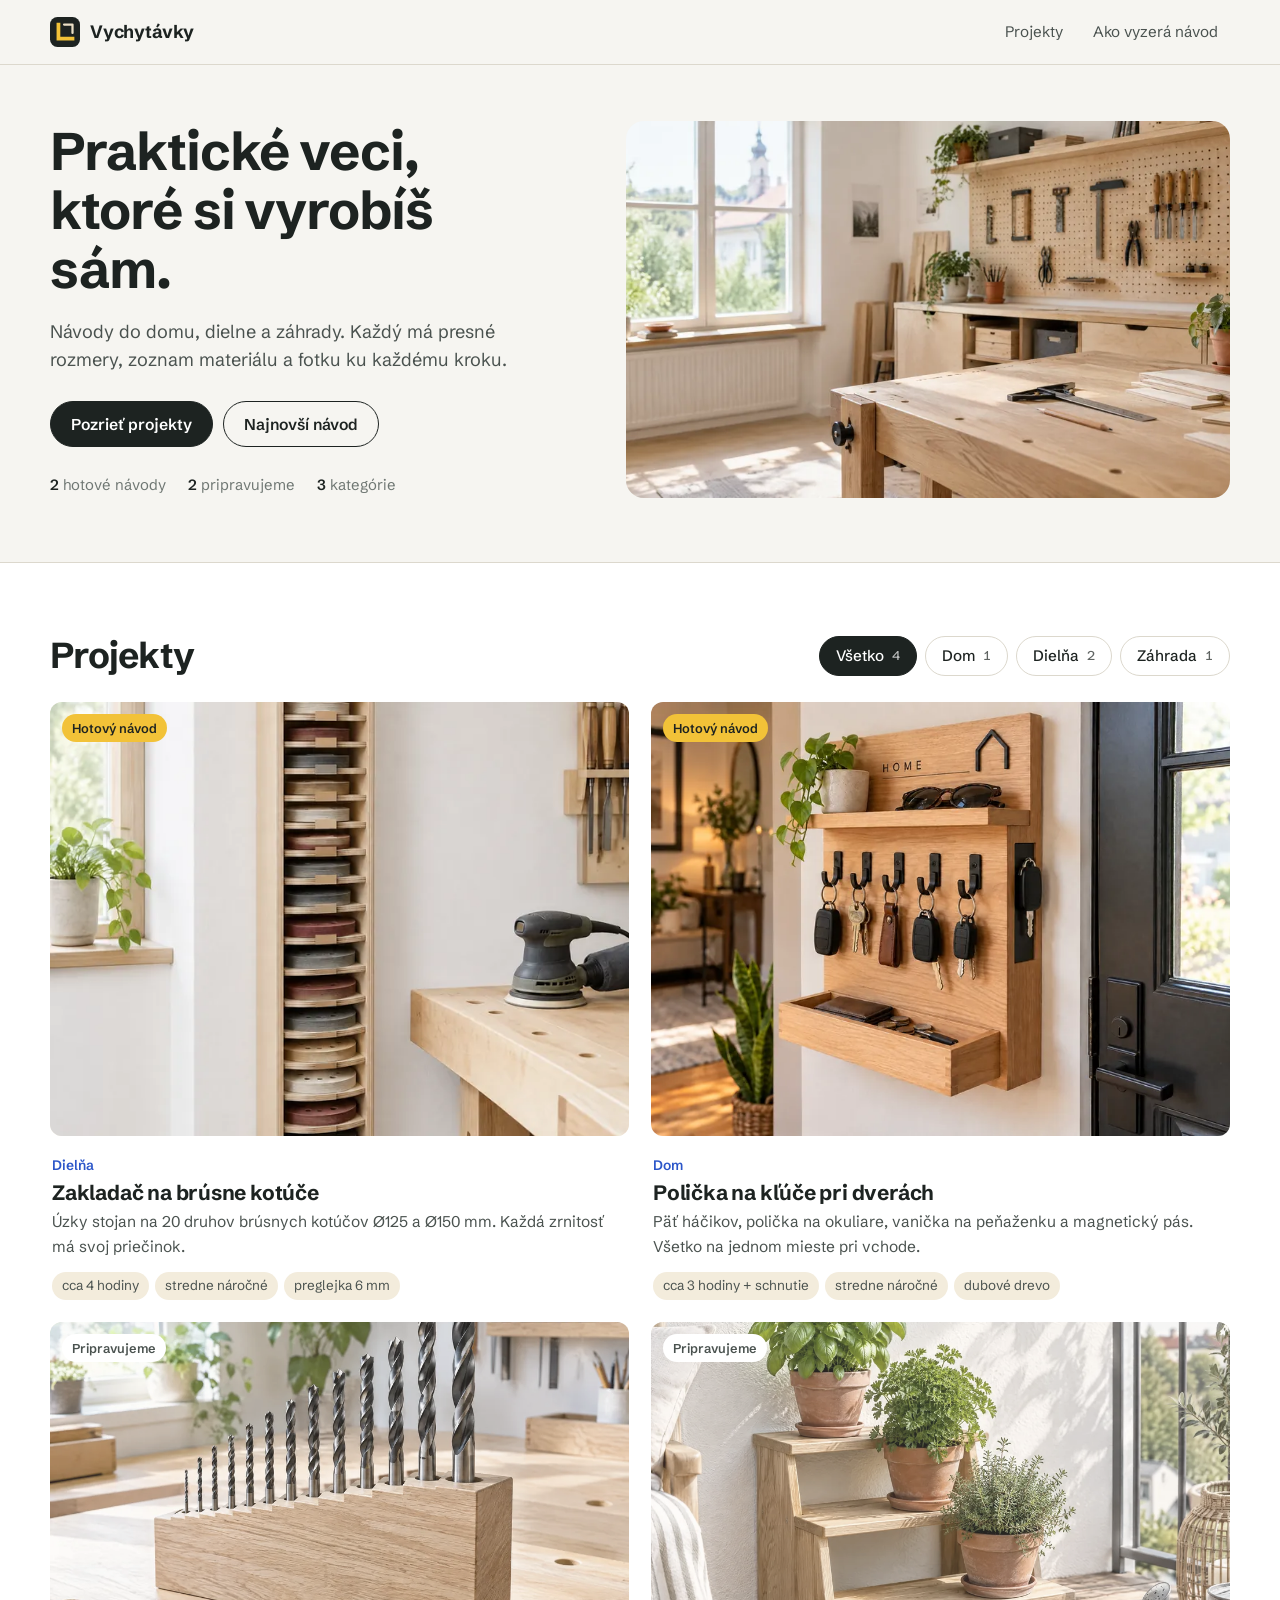
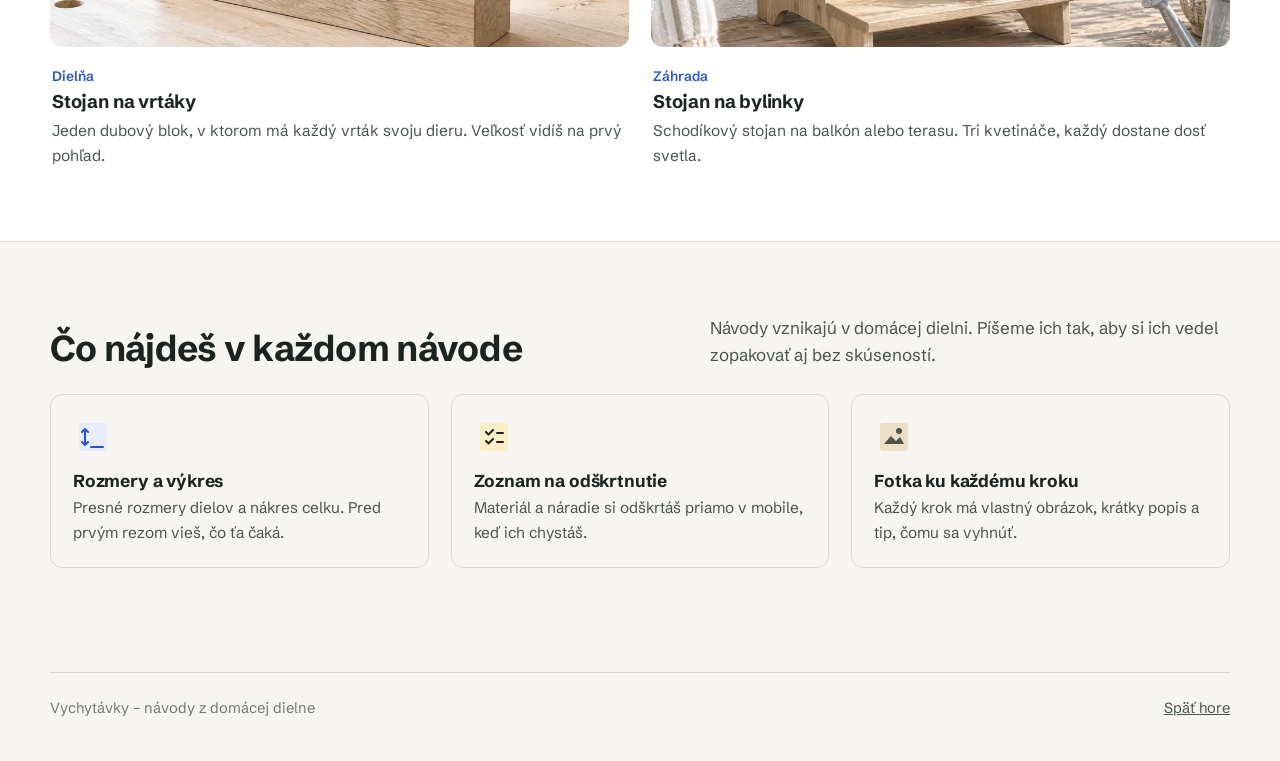
==== commit a3499493: "Redesign: svetlý prehľadný web, nové fotky z Higgsfieldu, upratané repo - Hlavná stránka: kompaktný " ====
--- a/index.html
+++ b/index.html
@@ -1,62 +1,172 @@
 <!doctype html>
 <html lang="sk">
 <head>
-  <meta charset="utf-8"><meta name="viewport" content="width=device-width, initial-scale=1">
-  <meta name="description" content="Vychytávky: praktické projekty do dielne, domu a záhrady. Pozri výsledok, pochop postup a vyrob si ho.">
-  <meta name="theme-color" content="#17130f"><title>Vychytávky — vidíš, rozumieš, spravíš</title>
-  <link rel="preload" href="assets/photos/rack-mood-v5.webp" as="image" fetchpriority="high">
-  <link rel="preload" href="assets/fonts/BarlowCondensed-Black.ttf" as="font" type="font/ttf" crossorigin>
-  <link rel="stylesheet" href="styles.css"><link rel="stylesheet" href="home-v2.css">
+  <meta charset="utf-8">
+  <meta name="viewport" content="width=device-width, initial-scale=1">
+  <title>Vychytávky – návody z domácej dielne</title>
+  <meta name="description" content="Praktické projekty do domu, dielne a záhrady. Každý návod má rozmery, zoznam materiálu a fotku ku každému kroku.">
+  <meta name="theme-color" content="#f6f5f1">
+  <link rel="preconnect" href="https://fonts.googleapis.com">
+  <link rel="preconnect" href="https://fonts.gstatic.com" crossorigin>
+  <link href="https://fonts.googleapis.com/css2?family=Schibsted+Grotesk:wght@400;500;600;700&display=swap" rel="stylesheet">
+  <link rel="preload" as="image" href="assets/img/home-workshop.webp" imagesrcset="assets/img/home-workshop-960.webp 960w, assets/img/home-workshop.webp 1800w" imagesizes="(max-width: 820px) 100vw, 55vw">
+  <link rel="stylesheet" href="site.css">
+  <link rel="icon" href="assets/img/logo.svg" type="image/svg+xml">
 </head>
-<body class="home-page v2-home">
-  <div class="scroll-progress" id="scrollProgress" aria-hidden="true"></div>
-  <header class="site-header" id="siteHeader">
-    <a class="brand" href="#top" aria-label="Vychytávky — na začiatok"><span class="brand-icon" aria-hidden="true">✕</span><span class="brand-copy"><strong>VYCHYTÁVKY</strong><small>urob · oprav · vylepši</small></span></a>
-    <nav class="desktop-nav" aria-label="Hlavná navigácia"><a href="#projekty">Projekty</a><a href="#kategorie">Kategórie</a><a href="#postup">Ako vzniká</a></nav>
-    <a class="header-cta" href="sandpaper.html">Otvoriť návod <span>↗</span></a>
+<body>
+  <a class="skip" href="#obsah">Preskočiť na obsah</a>
+
+  <header class="site-header">
+    <div class="wrap">
+      <a class="logo" href="index.html" aria-label="Vychytávky – domov">
+        <img class="logo-mark" src="assets/img/logo.svg" alt="" width="30" height="30">
+        Vychytávky
+      </a>
+      <nav class="site-nav" aria-label="Hlavná navigácia">
+        <a href="#projekty">Projekty</a>
+        <a href="#navod" class="hide-sm">Ako vyzerá návod</a>
+      </nav>
+    </div>
   </header>
-  <main id="top">
-    <section class="v2-hero" aria-labelledby="v2-title">
-      <img class="rack-mood-image v2-hero-photo" src="assets/photos/rack-mood-v5.webp" alt="Hotový organizér na brúsne kotúče v domácej dielni" fetchpriority="high">
-      <div class="v2-hero-wash" aria-hidden="true"></div>
-      <div class="v2-hero-top"><span>DOM / DIELŇA / ZÁHRADA</span><span>001 — VECI, KTORÉ FUNGUJÚ</span></div>
-      <div class="v2-hero-core"><p>Urob si miesto pre lepšie nápady.</p><h1 id="v2-title">VYCHY<span>TÁVKY</span></h1></div>
-      <div class="v2-hero-bottom"><a href="#manifest">OBJAV VIAC <span aria-hidden="true">↓</span></a><p>Praktické projekty, ktoré sa dajú naozaj dokončiť.</p><span>01 / 07</span></div>
-    </section>
-    <section class="v2-manifest" id="manifest" aria-labelledby="manifest-title">
-      <div class="v2-manifest-index">01 <span>/ MANIFEST</span></div>
-      <div class="v2-manifest-body"><p class="v2-overline">NÁPADY PRE SKUTOČNÝ ŽIVOT</p><h2 id="manifest-title">Veci nemusíš<br><i>vždy kupovať.</i><br>Niektoré si vieš<br><em>spraviť lepšie.</em></h2><div class="v2-manifest-foot"><span class="v2-asterisk" aria-hidden="true">✳</span><p>Bez hádania. S rozmermi, materiálom a postupom, ktorý môžeš vziať rovno do dielne.</p></div></div>
-    </section>
-    <section class="v2-feature" id="projekty" aria-labelledby="feature-title">
-      <div class="v2-feature-head"><p class="v2-overline">HOTOVÝ PROJEKT / 001</p><h2 id="feature-title">Poriadok má<br><em>svoj tvar.</em></h2><span class="v2-feature-num" aria-hidden="true">01</span></div>
-      <div class="v2-feature-media"><img class="rack-product-image" src="assets/photos/rack-product-v5.webp" alt="Hotový vertikálny organizér na brúsne kotúče" loading="lazy"><span>ORGANIZÉR NA BRÚSNE KOTÚČE</span></div>
-      <div class="v2-feature-detail"><div><span class="v2-overline">DIELŇA / ORGANIZÁCIA</span><h3>Jeden úzky stojan.<br>Dvadsať priečinkov.</h3><p>Organizér z 6 mm preglejky pre dva priemery kotúčov. Od hrubého P40 po jemné P400, každý má svoje miesto.</p><a class="v2-arrow-link" href="sandpaper.html">Pozrieť celý návod <span aria-hidden="true">↗</span></a></div><dl><div><dt>VÝŠKA</dt><dd>120 cm</dd></div><div><dt>PRIEČINKY</dt><dd>20</dd></div><div><dt>KOTÚČE</dt><dd>Ø125 / Ø150 mm</dd></div><div><dt>MATERIÁL</dt><dd>6 mm preglejka</dd></div></dl></div>
-    </section>
-    <section class="v2-next" aria-labelledby="next-title">
-      <div class="v2-next-intro"><span>02 / V PRÍPRAVE</span><h2 id="next-title">Ďalšie veci,<br><i>ktoré dávajú zmysel.</i></h2><p>Prvý návod je hotový. Druhý práve skladáme krok po kroku a ďalšie projekty ukazujú, kam sa Vychytávky rozrastú.</p></div>
-      <div class="v2-next-composition">
-        <a class="v2-project v2-project-wide v2-project-link" id="dom" href="key-shelf.html"><div class="v2-project-art"><img class="key-shelf-master-image" src="[data-uri]" alt="Hotová drevená polička na kľúče pri vchodových dverách" loading="lazy"></div><div class="v2-project-caption"><span>01 / DOM</span><h3>Polička na kľúče<br>pri dverách</h3><small>ROZPRACOVANÝ NÁVOD</small></div></a>
-        <article class="v2-project v2-project-narrow" id="zahrada"><div class="v2-project-art"><img src="assets/projects/herbs.svg" alt="Ilustrácia kompaktného stojana na bylinky" loading="lazy"></div><div class="v2-project-caption"><span>02 / ZÁHRADA</span><h3>Stojan na<br>bylinky</h3><small>PRIPRAVUJEME</small></div></article>
-        <article class="v2-project v2-project-low" id="dielna"><div class="v2-project-art"><img src="assets/projects/drills.svg" alt="Ilustrácia stojana na vrtáky" loading="lazy"></div><div class="v2-project-caption"><span>03 / DIELŇA</span><h3>Stojan na vrtáky</h3><small>PRIPRAVUJEME</small></div></article>
+
+  <main id="obsah">
+    <section class="home-hero">
+      <div class="wrap">
+        <div>
+          <h1>Praktické veci, ktoré si vyrobíš sám.</h1>
+          <p class="lead">Návody do domu, dielne a&nbsp;záhrady. Každý má presné rozmery, zoznam materiálu a&nbsp;fotku ku každému kroku.</p>
+          <div class="actions">
+            <a class="btn" href="#projekty">Pozrieť projekty</a>
+            <a class="btn btn-ghost" href="key-shelf.html">Najnovší návod</a>
+          </div>
+          <ul class="hero-facts">
+            <li><strong>2</strong> hotové návody</li>
+            <li><strong>2</strong> pripravujeme</li>
+            <li><strong>3</strong> kategórie</li>
+          </ul>
+        </div>
+        <figure>
+          <img src="assets/img/home-workshop.webp"
+               srcset="assets/img/home-workshop-960.webp 960w, assets/img/home-workshop.webp 1800w"
+               sizes="(max-width: 820px) 100vw, 55vw"
+               width="1800" height="1018"
+               alt="Svetlá domáca dielňa s pracovným stolom, uholníkom a narezanou preglejkou">
+        </figure>
       </div>
     </section>
-    <section class="v2-categories" id="kategorie" aria-labelledby="category-title">
-      <div class="v2-categories-head"><p class="v2-overline">03 / VYBER SI SMER</p><h2 id="category-title">Čo chceš<br><em>vylepšiť?</em></h2></div>
-      <div class="v2-category-list"><a href="#dielna"><span>01</span><strong>Dielňa</strong><span aria-hidden="true">↗</span></a><a href="#projekty"><span>02</span><strong>Drevo</strong><span aria-hidden="true">↗</span></a><a href="#dielna"><span>03</span><strong>Kov</strong><span aria-hidden="true">↗</span></a><a href="#dom"><span>04</span><strong>Dom</strong><span aria-hidden="true">↗</span></a><a href="#zahrada"><span>05</span><strong>Záhrada</strong><span aria-hidden="true">↗</span></a><a href="#projekty"><span>06</span><strong>Organizácia</strong><span aria-hidden="true">↗</span></a><a href="#postup"><span>07</span><strong>Prípravky</strong><span aria-hidden="true">↗</span></a></div>
-      <p class="v2-categories-note">Kategórie smerujú na dostupné a pripravované projekty.</p>
-    </section>
-    <section class="v2-process" id="postup" aria-labelledby="process-title">
-      <div class="v2-process-heading"><span>04 / OD NÁPADU K HOTOVEJ VECI</span><h2 id="process-title">Takto vzniká<br><em>vychytávka.</em></h2><p>Šesť skutočných krokov z návodu na organizér. Každý krok má svoj obraz a konkrétny výsledok.</p></div>
-      <div class="v2-process-layout"><div class="v2-process-visual">
-        <img class="is-active" src="assets/photos/step1-tutorial-hq.webp" alt="Príprava dielov organizéra" loading="lazy"><img src="assets/photos/step2-tutorial-hq.webp" alt="Rozmeranie priečinkov organizéra" loading="lazy"><img src="assets/photos/step3-tutorial-fixed.webp" alt="Založenie prvej police organizéra" loading="lazy"><img src="assets/photos/step4-tutorial-variable-heights.webp" alt="Variabilné výšky priečinkov organizéra" loading="lazy"><img src="assets/photos/rack-mood-v5.webp" alt="Celý stojan pripravený na kontrolu a vyrovnanie" loading="lazy"><img class="rack-product-image" src="assets/photos/rack-product-v5.webp" alt="Hotový označený organizér" loading="lazy">
-        <span class="v2-process-image-label">KROK <b id="processCurrent">01</b> / 06</span></div>
-        <div class="v2-process-steps"><article class="is-active"><span>01</span><div><h3>Myšlienka a diely</h3><p>Čo má stojan vyriešiť a čo treba pripraviť.</p></div></article><article><span>02</span><div><h3>Rozmery</h3><p>Zrnitosti dostanú presne odmerané výšky.</p></div></article><article><span>03</span><div><h3>Prvá polica</h3><p>Pravý uhol určí presnosť celej zostavy.</p></div></article><article><span>04</span><div><h3>Priečinky</h3><p>Od hrubých kotúčov po jemné, s miestom podľa potreby.</p></div></article><article><span>05</span><div><h3>Kontrola</h3><p>Skontrolovať rovinu, uloženie a pevnosť.</p></div></article><article><span>06</span><div><h3>Štítky a hotovo</h3><p>Označiť P40 až P400 a uložiť kotúče.</p></div></article><a class="v2-arrow-link" href="sandpaper.html#postup">Prejsť na podrobný postup <span aria-hidden="true">↗</span></a></div>
+
+    <section class="section section-alt" id="projekty" aria-labelledby="projekty-title">
+      <div class="wrap">
+        <div class="section-head">
+          <h2 id="projekty-title">Projekty</h2>
+          <div class="filters" role="group" aria-label="Filtrovať podľa kategórie">
+            <button class="chip" type="button" data-filter="all" aria-pressed="true">Všetko <span class="count">4</span></button>
+            <button class="chip" type="button" data-filter="dom" aria-pressed="false">Dom <span class="count">1</span></button>
+            <button class="chip" type="button" data-filter="dielna" aria-pressed="false">Dielňa <span class="count">2</span></button>
+            <button class="chip" type="button" data-filter="zahrada" aria-pressed="false">Záhrada <span class="count">1</span></button>
+          </div>
+        </div>
+
+        <div class="projects" id="projectGrid">
+          <article class="card is-ready" data-category="dielna">
+            <a class="card-link" href="sandpaper.html" aria-label="Zakladač na brúsne kotúče – otvoriť návod"></a>
+            <div class="card-media">
+              <img src="assets/img/sandpaper-rack-700.webp" width="700" height="938" alt="Úzky stojan z preglejky s brúsnymi kotúčmi na stene dielne" loading="lazy" style="aspect-ratio:4/3;object-position:center 35%">
+              <span class="badge">Hotový návod</span>
+            </div>
+            <div class="card-body">
+              <span class="card-cat">Dielňa</span>
+              <h3>Zakladač na brúsne kotúče</h3>
+              <p>Úzky stojan na 20 druhov brúsnych kotúčov Ø125 a Ø150 mm. Každá zrnitosť má svoj priečinok.</p>
+              <ul class="meta">
+                <li>cca 4 hodiny</li>
+                <li>stredne náročné</li>
+                <li>preglejka 6 mm</li>
+              </ul>
+            </div>
+          </article>
+
+          <article class="card is-ready" data-category="dom">
+            <a class="card-link" href="key-shelf.html" aria-label="Polička na kľúče pri dverách – otvoriť návod"></a>
+            <div class="card-media">
+              <img src="assets/img/key-shelf-800.webp" width="800" height="597" alt="Dubová polička s piatimi háčikmi na kľúče a vaničkou pri vchodových dverách" loading="lazy">
+              <span class="badge">Hotový návod</span>
+            </div>
+            <div class="card-body">
+              <span class="card-cat">Dom</span>
+              <h3>Polička na kľúče pri dverách</h3>
+              <p>Päť háčikov, polička na okuliare, vanička na peňaženku a magnetický pás. Všetko na jednom mieste pri vchode.</p>
+              <ul class="meta">
+                <li>cca 3 hodiny + schnutie</li>
+                <li>stredne náročné</li>
+                <li>dubové drevo</li>
+              </ul>
+            </div>
+          </article>
+
+          <article class="card is-soon" data-category="dielna">
+            <div class="card-media">
+              <img src="assets/img/drill-holder.webp" width="1000" height="747" alt="Dubový blok s vyvŕtanými otvormi, v ktorých stoja vrtáky od najmenšieho po najväčší" loading="lazy">
+              <span class="badge">Pripravujeme</span>
+            </div>
+            <div class="card-body">
+              <span class="card-cat">Dielňa</span>
+              <h3>Stojan na vrtáky</h3>
+              <p>Jeden dubový blok, v ktorom má každý vrták svoju dieru. Veľkosť vidíš na prvý pohľad.</p>
+            </div>
+          </article>
+
+          <article class="card is-soon" data-category="zahrada">
+            <div class="card-media">
+              <img src="assets/img/herb-stand.webp" width="1000" height="747" alt="Drevený schodíkový stojan s tromi kvetináčmi byliniek na balkóne" loading="lazy">
+              <span class="badge">Pripravujeme</span>
+            </div>
+            <div class="card-body">
+              <span class="card-cat">Záhrada</span>
+              <h3>Stojan na bylinky</h3>
+              <p>Schodíkový stojan na balkón alebo terasu. Tri kvetináče, každý dostane dosť svetla.</p>
+            </div>
+          </article>
+
+          <p class="empty" id="emptyState" hidden>V tejto kategórii zatiaľ nič nie je. Skús inú.</p>
+        </div>
       </div>
     </section>
-    <section class="v2-poster" aria-labelledby="poster-title"><p>05 / JEDNODUCHO A PORIADNE</p><h2 id="poster-title">VIDÍŠ.<br><span>ROZUMIEŠ.</span><br>SPRAVÍŠ.</h2><div><span>OD PRVÉHO REZU PO POSLEDNÝ ŠTÍTOK</span><span aria-hidden="true">✳</span></div></section>
-    <section class="v2-finale" aria-labelledby="finale-title"><img class="rack-product-image" src="assets/photos/rack-product-v5.webp" alt="Detail hotového organizéra s brúsnymi kotúčmi" loading="lazy"><div class="v2-finale-content"><p>06 / TERAZ SI NA RADE TY</p><h2 id="finale-title">Čo dnes<br><em>spravíš lepšie?</em></h2><a href="sandpaper.html">Začni hotovým návodom <span aria-hidden="true">↗</span></a></div><strong aria-hidden="true">VYCHYTÁVKY</strong></section>
+
+    <section class="section" id="navod" aria-labelledby="navod-title">
+      <div class="wrap">
+        <div class="section-head">
+          <h2 id="navod-title">Čo nájdeš v každom návode</h2>
+          <p>Návody vznikajú v domácej dielni. Píšeme ich tak, aby si ich vedel zopakovať aj bez skúseností.</p>
+        </div>
+        <ul class="how">
+          <li>
+            <svg viewBox="0 0 40 40" aria-hidden="true"><rect x="6" y="6" width="28" height="28" rx="3" fill="#e6ecfa"/><path d="M12 28V12M12 12l-3 3M12 12l3 3M12 28l-3-3M12 28l3-3M18 30h12" stroke="#2b56c9" stroke-width="2" fill="none" stroke-linecap="round" stroke-linejoin="round"/></svg>
+            <h3>Rozmery a výkres</h3>
+            <p>Presné rozmery dielov a nákres celku. Pred prvým rezom vieš, čo ťa čaká.</p>
+          </li>
+          <li>
+            <svg viewBox="0 0 40 40" aria-hidden="true"><rect x="6" y="6" width="28" height="28" rx="3" fill="#fbefc8"/><path d="M12 15l2.5 2.5L19 13M12 24l2.5 2.5L19 22M23 16h6M23 25h6" stroke="#1d2321" stroke-width="2" fill="none" stroke-linecap="round" stroke-linejoin="round"/></svg>
+            <h3>Zoznam na odškrtnutie</h3>
+            <p>Materiál a náradie si odškrtáš priamo v mobile, keď ich chystáš.</p>
+          </li>
+          <li>
+            <svg viewBox="0 0 40 40" aria-hidden="true"><rect x="6" y="6" width="28" height="28" rx="3" fill="#ebdfc6"/><path d="M10 27l7-8 5 5 4-4 4 7z" fill="#1d2321" opacity=".75"/><circle cx="25" cy="14" r="3" fill="#1d2321" opacity=".75"/></svg>
+            <h3>Fotka ku každému kroku</h3>
+            <p>Každý krok má vlastný obrázok, krátky popis a tip, čomu sa vyhnúť.</p>
+          </li>
+        </ul>
+      </div>
+    </section>
   </main>
-  <footer class="site-footer"><a class="brand footer-brand" href="#top"><span class="brand-icon" aria-hidden="true">✕</span><strong>VYCHYTÁVKY</strong></a><p>Praktické DIY pre ľudí, ktorí chcú veci naozaj dokončiť.</p><a href="#top">Hore ↑</a></footer>
-  <script src="script.js"></script>
+
+  <footer class="site-footer">
+    <div class="wrap">
+      <span>Vychytávky – návody z domácej dielne</span>
+      <a href="#obsah">Späť hore</a>
+    </div>
+  </footer>
+
+  <script src="site.js" defer></script>
 </body>
 </html>
--- a/site.css
+++ b/site.css
@@ -0,0 +1,342 @@
+/* Vychytávky — jeden spoločný štýl pre celý web */
+
+:root {
+  --bg: #f6f5f1;
+  --surface: #ffffff;
+  --ply: #ebdfc6;
+  --ply-soft: #f3ecdc;
+  --ink: #1d2321;
+  --ink-2: #4a524f;
+  --ink-3: #6f7773;
+  --line: #dcd8cd;
+  --blue: #2b56c9;
+  --blue-soft: #e6ecfa;
+  --pencil: #f2c238;
+  --pencil-soft: #fbefc8;
+
+  --radius-lg: 18px;
+  --radius: 12px;
+  --radius-sm: 8px;
+  --wrap: 1180px;
+  --gutter: clamp(16px, 4vw, 40px);
+
+  --font: "Schibsted Grotesk", system-ui, -apple-system, "Segoe UI", sans-serif;
+}
+
+*, *::before, *::after { box-sizing: border-box; }
+
+html { -webkit-text-size-adjust: 100%; scroll-behavior: smooth; }
+@media (prefers-reduced-motion: reduce) { html { scroll-behavior: auto; } }
+
+body {
+  margin: 0;
+  background: var(--bg);
+  color: var(--ink);
+  font-family: var(--font);
+  font-size: 17px;
+  line-height: 1.6;
+  -webkit-font-smoothing: antialiased;
+}
+
+img, video, svg { display: block; max-width: 100%; height: auto; }
+
+a { color: inherit; }
+
+h1, h2, h3 { margin: 0; line-height: 1.12; letter-spacing: -0.02em; font-weight: 700; }
+h1 { font-size: clamp(2.1rem, 4.4vw, 3.3rem); }
+h2 { font-size: clamp(1.6rem, 3vw, 2.25rem); }
+h3 { font-size: 1.22rem; letter-spacing: -0.01em; }
+p { margin: 0; }
+
+:focus-visible { outline: 3px solid var(--blue); outline-offset: 3px; border-radius: 4px; }
+
+.wrap { width: min(100% - 2 * var(--gutter), var(--wrap)); margin-inline: auto; }
+
+.skip {
+  position: absolute; left: 12px; top: -60px; z-index: 50;
+  background: var(--ink); color: #fff; padding: 10px 14px; border-radius: var(--radius-sm);
+}
+.skip:focus { top: 12px; }
+
+/* ---------- hlavička ---------- */
+
+.site-header {
+  position: sticky; top: 0; z-index: 20;
+  background: rgb(246 245 241 / 0.92);
+  backdrop-filter: blur(10px);
+  border-bottom: 1px solid var(--line);
+}
+.site-header .wrap { display: flex; align-items: center; gap: 24px; height: 64px; }
+
+.logo { display: inline-flex; align-items: center; gap: 10px; text-decoration: none; font-weight: 700; font-size: 1.12rem; letter-spacing: -0.01em; }
+.logo-mark { width: 30px; height: 30px; flex: none; }
+
+.site-nav { margin-left: auto; display: flex; gap: 6px; }
+.site-nav a {
+  text-decoration: none; font-size: 0.95rem; color: var(--ink-2);
+  padding: 8px 12px; border-radius: 999px;
+}
+.site-nav a:hover { background: var(--ply-soft); color: var(--ink); }
+.site-nav a[aria-current="page"] { color: var(--ink); background: var(--ply); }
+
+@media (max-width: 560px) {
+  .site-nav a.hide-sm { display: none; }
+  .site-nav a { padding: 8px 10px; }
+}
+
+/* ---------- tlačidlá ---------- */
+
+.btn {
+  display: inline-flex; align-items: center; justify-content: center; gap: 8px;
+  min-height: 46px; padding: 0 20px;
+  border-radius: 999px; border: 1.5px solid var(--ink);
+  font: inherit; font-weight: 600; font-size: 0.98rem; text-decoration: none; cursor: pointer;
+  background: var(--ink); color: #fff;
+}
+.btn:hover { background: #333b38; border-color: #333b38; }
+.btn-ghost { background: transparent; color: var(--ink); }
+.btn-ghost:hover { background: var(--surface); color: var(--ink); }
+
+/* ---------- úvod hlavnej stránky ---------- */
+
+.home-hero { padding: clamp(28px, 5vw, 56px) 0 clamp(36px, 5vw, 64px); }
+.home-hero .wrap {
+  display: grid; gap: clamp(24px, 4vw, 56px); align-items: center;
+  grid-template-columns: minmax(0, 1fr) minmax(0, 1.15fr);
+}
+.home-hero h1 { max-width: 13ch; }
+.home-hero .lead { margin-top: 18px; font-size: 1.13rem; color: var(--ink-2); max-width: 44ch; }
+.home-hero .actions { margin-top: 26px; display: flex; flex-wrap: wrap; gap: 10px; }
+.home-hero figure { margin: 0; }
+.home-hero img { width: 100%; aspect-ratio: 16 / 10; object-fit: cover; border-radius: var(--radius-lg); }
+
+.hero-facts {
+  display: flex; flex-wrap: wrap; gap: 8px 22px; margin: 26px 0 0; padding: 0; list-style: none;
+  color: var(--ink-3); font-size: 0.93rem;
+}
+.hero-facts strong { color: var(--ink); font-weight: 600; }
+
+@media (max-width: 820px) {
+  .home-hero .wrap { grid-template-columns: 1fr; }
+  .home-hero figure { order: -1; }
+  .home-hero img { aspect-ratio: 16 / 9; }
+}
+
+/* ---------- sekcie ---------- */
+
+.section { padding: clamp(40px, 6vw, 72px) 0; }
+.section-alt { background: var(--surface); border-block: 1px solid var(--line); }
+.section-head { display: flex; flex-wrap: wrap; align-items: end; justify-content: space-between; gap: 16px 32px; margin-bottom: 26px; }
+.section-head p { color: var(--ink-2); max-width: 52ch; }
+
+/* ---------- filter kategórií ---------- */
+
+.filters { display: flex; flex-wrap: wrap; gap: 8px; }
+.chip {
+  display: inline-flex; align-items: center; gap: 8px;
+  min-height: 40px; padding: 0 16px; border-radius: 999px;
+  border: 1.5px solid var(--line); background: var(--surface); color: var(--ink);
+  font: inherit; font-size: 0.95rem; font-weight: 500; cursor: pointer;
+}
+.chip:hover { border-color: var(--ink-3); }
+.chip[aria-pressed="true"] { background: var(--ink); border-color: var(--ink); color: #fff; }
+.chip .count { font-size: 0.8rem; opacity: 0.7; font-variant-numeric: tabular-nums; }
+
+/* ---------- karty projektov ---------- */
+
+.projects {
+  display: grid; gap: 22px;
+  grid-template-columns: repeat(12, minmax(0, 1fr));
+}
+.card { grid-column: span 6; position: relative; display: flex; flex-direction: column; }
+.card[hidden] { display: none; }
+
+.card-media { position: relative; overflow: hidden; border-radius: var(--radius); background: var(--ply-soft); }
+.card-media img { width: 100%; aspect-ratio: 4 / 3; object-fit: cover; transition: transform .5s ease; }
+.card.is-ready a.card-link:hover ~ .card-media img,
+.card.is-ready:hover .card-media img { transform: scale(1.03); }
+.card.is-soon .card-media img { filter: saturate(0.75); opacity: 0.85; }
+
+.badge {
+  position: absolute; left: 12px; top: 12px;
+  font-size: 0.8rem; font-weight: 600; padding: 4px 10px; border-radius: 999px;
+  background: var(--pencil); color: var(--ink);
+}
+.card.is-soon .badge { background: var(--surface); color: var(--ink-2); }
+
+.card-body { padding: 14px 2px 0; }
+.card-cat { font-size: 0.86rem; color: var(--blue); font-weight: 600; }
+.card h3 { margin-top: 4px; font-size: 1.3rem; }
+.card.is-soon h3 { font-size: 1.15rem; }
+.card p { margin-top: 6px; color: var(--ink-2); font-size: 0.97rem; }
+.card-link { text-decoration: none; }
+.card-link::after { content: ""; position: absolute; inset: 0; border-radius: var(--radius); }
+.card-link:focus-visible { outline: none; }
+.card-link:focus-visible::after { outline: 3px solid var(--blue); outline-offset: 4px; }
+
+.meta { display: flex; flex-wrap: wrap; gap: 6px; margin: 12px 0 0; padding: 0; list-style: none; }
+.meta li { font-size: 0.84rem; color: var(--ink-2); background: var(--ply-soft); padding: 3px 10px; border-radius: 999px; }
+
+.empty { grid-column: 1 / -1; padding: 28px; border: 1.5px dashed var(--line); border-radius: var(--radius); color: var(--ink-2); }
+
+@media (max-width: 900px) {
+  .card, .card.is-ready { grid-column: span 6; }
+}
+@media (max-width: 600px) {
+  .card, .card.is-ready { grid-column: 1 / -1; }
+}
+
+/* ---------- ako vyzerá návod ---------- */
+
+.how { display: grid; grid-template-columns: repeat(3, minmax(0, 1fr)); gap: 22px; margin: 0; padding: 0; list-style: none; }
+.how li { padding: 22px; border-radius: var(--radius); background: var(--bg); border: 1px solid var(--line); }
+.how svg { width: 40px; height: 40px; margin-bottom: 14px; }
+.how h3 { font-size: 1.08rem; }
+.how p { margin-top: 6px; color: var(--ink-2); font-size: 0.96rem; }
+@media (max-width: 800px) { .how { grid-template-columns: 1fr; } }
+
+/* ---------- päta ---------- */
+
+.site-footer { padding: 32px 0 40px; color: var(--ink-3); font-size: 0.92rem; }
+.site-footer .wrap { display: flex; flex-wrap: wrap; gap: 12px 28px; align-items: center; justify-content: space-between; border-top: 1px solid var(--line); padding-top: 24px; }
+.site-footer a { color: var(--ink-2); }
+
+/* =========================================================
+   Stránka návodu
+   ========================================================= */
+
+.crumbs { display: flex; flex-wrap: wrap; gap: 6px; margin: 0 0 16px; padding: 0; list-style: none; font-size: 0.9rem; color: var(--ink-3); }
+.crumbs li + li::before { content: "/"; margin-right: 6px; color: var(--line); }
+.crumbs a { color: var(--ink-2); }
+
+.guide-hero { padding: clamp(24px, 4vw, 44px) 0 clamp(32px, 5vw, 56px); }
+.guide-hero .wrap { display: grid; gap: clamp(24px, 4vw, 56px); grid-template-columns: minmax(0, 1.05fr) minmax(0, 1fr); align-items: center; }
+.guide-hero .lead { margin-top: 16px; font-size: 1.12rem; color: var(--ink-2); max-width: 48ch; }
+.guide-hero .actions { margin-top: 26px; display: flex; flex-wrap: wrap; gap: 10px; }
+.guide-hero figure { margin: 0; }
+.guide-hero img { width: 100%; border-radius: var(--radius-lg); object-fit: cover; }
+.guide-hero.is-tall img { aspect-ratio: 4 / 5; max-height: 640px; }
+.guide-hero.is-wide img { aspect-ratio: 4 / 3; }
+
+.facts { display: grid; grid-template-columns: repeat(2, minmax(0, 1fr)); gap: 1px; margin: 26px 0 0; background: var(--line); border: 1px solid var(--line); border-radius: var(--radius); overflow: hidden; }
+.facts div { background: var(--surface); padding: 12px 16px; }
+.facts dt { font-size: 0.82rem; color: var(--ink-3); }
+.facts dd { margin: 2px 0 0; font-weight: 600; }
+
+@media (max-width: 860px) {
+  .guide-hero .wrap { grid-template-columns: 1fr; }
+  .guide-hero figure { order: -1; }
+  .guide-hero.is-tall img { aspect-ratio: 4 / 3; max-height: none; object-position: center 30%; }
+}
+
+/* lokálna navigácia v návode */
+.guide-nav { position: sticky; top: 64px; z-index: 15; background: var(--surface); border-block: 1px solid var(--line); }
+.guide-nav .wrap { display: flex; gap: 4px; overflow-x: auto; scrollbar-width: none; }
+.guide-nav a { flex: none; text-decoration: none; padding: 12px 14px; font-size: 0.94rem; color: var(--ink-2); border-bottom: 2px solid transparent; }
+.guide-nav a:hover { color: var(--ink); }
+.guide-nav a.is-active { color: var(--ink); border-bottom-color: var(--blue); }
+
+[id] { scroll-margin-top: 130px; }
+
+/* výsledok / prečo */
+.split { display: grid; grid-template-columns: minmax(0, 1fr) minmax(0, 1fr); gap: clamp(24px, 4vw, 56px); align-items: start; }
+.split > * { min-width: 0; }
+@media (max-width: 860px) { .split { grid-template-columns: 1fr; } }
+
+.prose p + p { margin-top: 12px; }
+.prose p { color: var(--ink-2); max-width: 60ch; }
+.prose h2 + p { margin-top: 14px; }
+
+.ticks { margin: 20px 0 0; padding: 0; list-style: none; display: grid; gap: 10px; }
+.ticks li { position: relative; padding-left: 30px; }
+.ticks li::before {
+  content: ""; position: absolute; left: 0; top: 0.35em; width: 18px; height: 18px; border-radius: 50%;
+  background: var(--blue-soft) url("data:image/svg+xml,%3Csvg xmlns='http://www.w3.org/2000/svg' viewBox='0 0 20 20'%3E%3Cpath d='M5 10.5l3.2 3L15 7' fill='none' stroke='%232b56c9' stroke-width='2.2' stroke-linecap='round' stroke-linejoin='round'/%3E%3C/svg%3E") center / 14px no-repeat;
+}
+
+/* technický výkres */
+.drawing { margin: 0; background: var(--surface); border: 1px solid var(--line); border-radius: var(--radius-lg); padding: clamp(16px, 3vw, 28px); }
+.drawing figcaption { margin-top: 12px; font-size: 0.9rem; color: var(--ink-3); }
+.drawing svg { width: 100%; height: auto; }
+
+/* tabuľka výšok */
+.table-wrap { overflow-x: auto; }
+table.data { width: 100%; border-collapse: collapse; font-size: 0.95rem; font-variant-numeric: tabular-nums; }
+.data th, .data td { text-align: left; padding: 9px 12px; border-bottom: 1px solid var(--line); }
+.data th { font-size: 0.84rem; color: var(--ink-3); font-weight: 600; }
+.data td:last-child, .data th:last-child { text-align: right; }
+.data tfoot td { font-weight: 700; border-bottom: 0; }
+.grit { display: inline-block; min-width: 3.6em; font-weight: 600; }
+
+.sum { margin-top: 18px; padding: 14px 16px; border-radius: var(--radius); background: var(--blue-soft); color: #1d3a8a; font-size: 0.95rem; font-variant-numeric: tabular-nums; }
+
+/* materiál – zoznam na odškrtnutie */
+.lists { display: grid; grid-template-columns: repeat(auto-fit, minmax(280px, 1fr)); gap: 22px; }
+.list-card { background: var(--surface); border: 1px solid var(--line); border-radius: var(--radius); padding: 20px 20px 10px; }
+.list-card h3 { font-size: 1.08rem; margin-bottom: 8px; }
+.check { list-style: none; margin: 0; padding: 0; }
+.check li { border-top: 1px solid var(--line); }
+.check li:first-child { border-top: 0; }
+.check label { display: flex; gap: 12px; align-items: flex-start; padding: 10px 0; cursor: pointer; }
+.check input { margin: 3px 0 0; width: 18px; height: 18px; accent-color: var(--blue); flex: none; }
+.check .what { flex: 1; }
+.check .qty { color: var(--ink-3); font-size: 0.9rem; text-align: right; font-variant-numeric: tabular-nums; }
+.check input:checked ~ .what { color: var(--ink-3); text-decoration: line-through; }
+.list-note { margin-top: 14px; font-size: 0.9rem; color: var(--ink-3); }
+
+/* kroky */
+.steps { list-style: none; margin: 0; padding: 0; counter-reset: step; display: grid; gap: clamp(36px, 5vw, 64px); }
+.step { display: grid; grid-template-columns: minmax(0, 1.1fr) minmax(0, 1fr); gap: clamp(20px, 4vw, 48px); align-items: start; }
+.step:nth-child(even) .step-media { order: 2; }
+.step-media { margin: 0; position: relative; }
+.step-media img, .step-media video { width: 100%; aspect-ratio: 4 / 3; object-fit: cover; border-radius: var(--radius); background: var(--ply-soft); }
+.step-num {
+  display: inline-flex; align-items: center; gap: 10px; font-size: 0.9rem; font-weight: 600; color: var(--blue);
+  font-variant-numeric: tabular-nums;
+}
+.step-num b {
+  display: inline-grid; place-items: center; width: 34px; height: 34px; border-radius: 50%;
+  background: var(--blue); color: #fff; font-size: 0.95rem;
+}
+.step h3 { margin-top: 12px; font-size: clamp(1.3rem, 2.2vw, 1.6rem); }
+.step .text { margin-top: 12px; color: var(--ink-2); }
+.step .text strong { color: var(--ink); }
+.step ul.points { margin: 14px 0 0; padding-left: 20px; color: var(--ink-2); }
+.step ul.points li + li { margin-top: 6px; }
+.tip { margin-top: 16px; padding: 12px 14px 12px 16px; border-left: 4px solid var(--pencil); background: var(--pencil-soft); border-radius: 0 var(--radius-sm) var(--radius-sm) 0; font-size: 0.95rem; }
+.tip strong { display: block; font-size: 0.86rem; }
+.warn { border-left-color: #d1583a; background: #fbe6df; }
+
+.play {
+  position: absolute; left: 12px; bottom: 12px;
+  display: inline-flex; align-items: center; gap: 8px; min-height: 40px; padding: 0 16px;
+  border: 0; border-radius: 999px; background: rgb(29 35 33 / 0.85); color: #fff;
+  font: inherit; font-size: 0.92rem; font-weight: 600; cursor: pointer;
+}
+.play:hover { background: var(--ink); }
+
+@media (max-width: 860px) {
+  .step { grid-template-columns: 1fr; }
+  .step:nth-child(even) .step-media { order: 0; }
+}
+
+/* záver */
+.done { display: grid; grid-template-columns: minmax(0, 1fr) minmax(0, 1fr); gap: clamp(24px, 4vw, 56px); align-items: center; }
+.done img { border-radius: var(--radius-lg); width: 100%; aspect-ratio: 4 / 3; object-fit: cover; }
+.done .actions { margin-top: 22px; display: flex; flex-wrap: wrap; gap: 10px; }
+@media (max-width: 860px) { .done { grid-template-columns: 1fr; } }
+
+.next-card { display: flex; gap: 16px; align-items: center; margin-top: 26px; padding: 12px; border: 1px solid var(--line); border-radius: var(--radius); background: var(--surface); text-decoration: none; }
+.next-card img { width: 96px; height: 72px; object-fit: cover; border-radius: var(--radius-sm); flex: none; }
+.next-card small { display: block; color: var(--ink-3); }
+.next-card strong { font-size: 1.05rem; }
+.next-card:hover { border-color: var(--ink-3); }
+
+@media print {
+  .site-header, .guide-nav, .actions, .play, .site-footer, .next-card { display: none !important; }
+  body { background: #fff; font-size: 12pt; }
+  .step { break-inside: avoid; }
+}
+
+/* pripravované projekty sú menej výrazné ako hotové návody */
+.card.is-soon .card-media img { aspect-ratio: 16 / 9; }
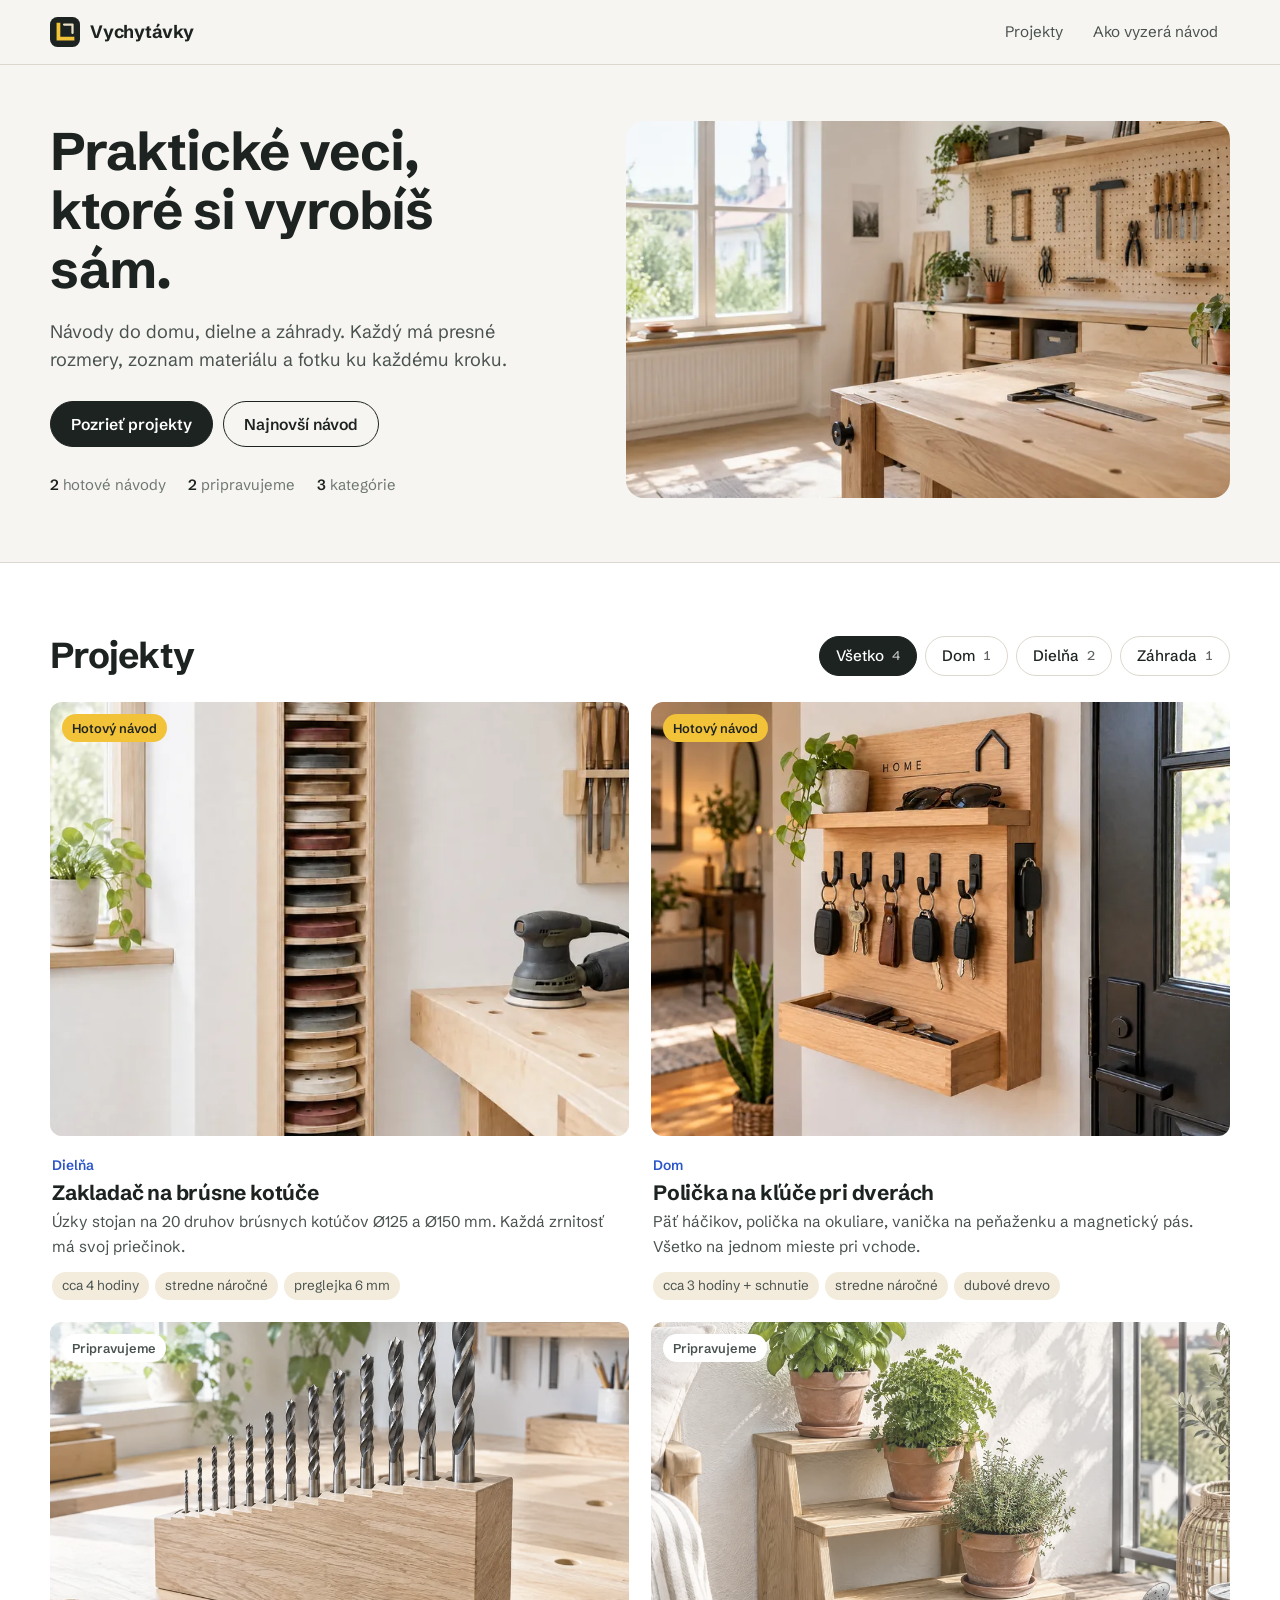
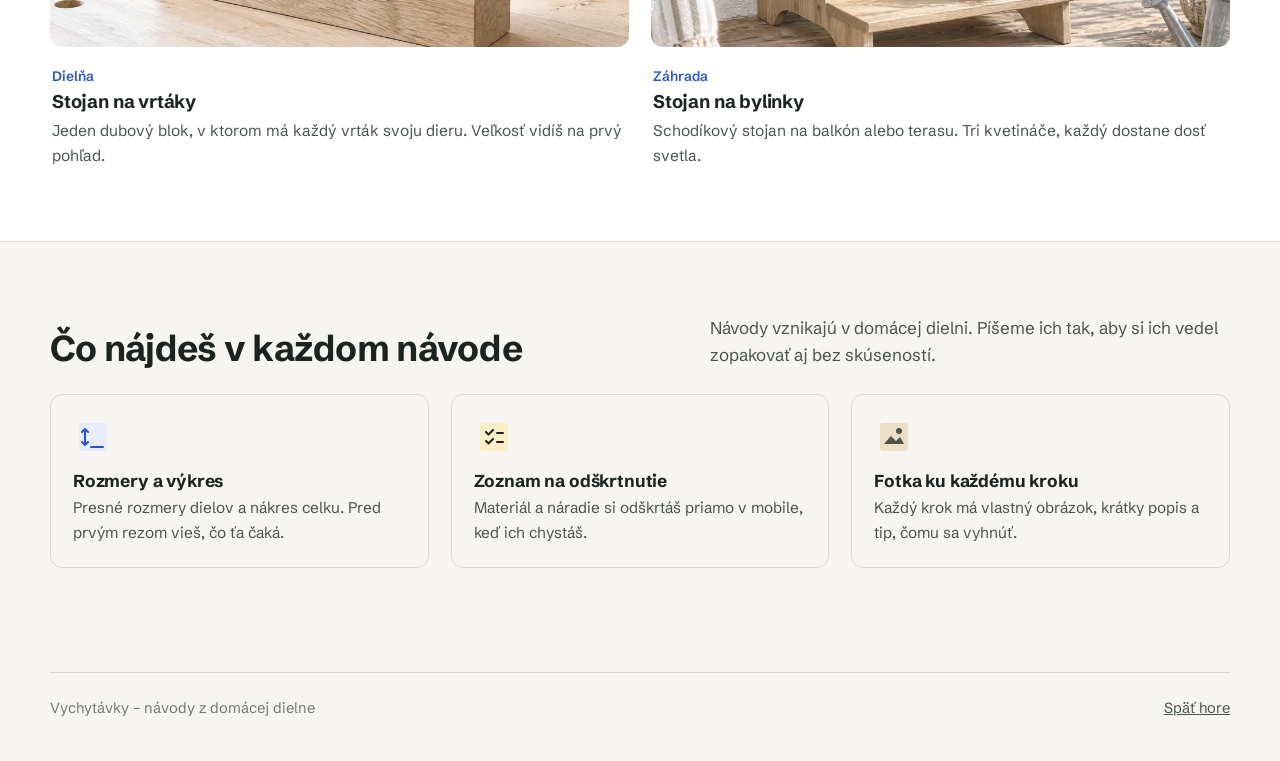
==== commit 9fcfa702: "Add Search Console ownership verification for JARVIS OAuth" ====
--- a/index.html
+++ b/index.html
@@ -3,6 +3,7 @@
 <head>
   <meta charset="utf-8">
   <meta name="viewport" content="width=device-width, initial-scale=1">
+  <meta name="google-site-verification" content="iGzv3spyQJXkOTl5NkWvSVwA8FDV4RUuvFECY6V-K7I" />
   <title>Vychytávky – návody z domácej dielne</title>
   <meta name="description" content="Praktické projekty do domu, dielne a záhrady. Každý návod má rozmery, zoznam materiálu a fotku ku každému kroku.">
   <meta name="theme-color" content="#f6f5f1">
--- a/site.css
+++ b/site.css
@@ -170,7 +170,7 @@
 .card.is-soon h3 { font-size: 1.15rem; }
 .card p { margin-top: 6px; color: var(--ink-2); font-size: 0.97rem; }
 .card-link { text-decoration: none; }
-.card-link::after { content: ""; position: absolute; inset: 0; border-radius: var(--radius); }
+.card-link::after { content: ""; position: absolute; inset: 0; z-index: 3; border-radius: var(--radius); cursor: pointer; }
 .card-link:focus-visible { outline: none; }
 .card-link:focus-visible::after { outline: 3px solid var(--blue); outline-offset: 4px; }
 
@@ -340,3 +340,16 @@
 
 /* pripravované projekty sú menej výrazné ako hotové návody */
 .card.is-soon .card-media img { aspect-ratio: 16 / 9; }
+
+/* presná ilustrácia namiesto fotky (krok 4 zakladača) */
+.step.is-wide { grid-template-columns: 1fr; }
+.step.is-wide .step-media { order: 0; }
+.step4-fig { display: grid; gap: 14px; }
+.step4-fig svg { width: 100%; height: auto; }
+.rack-scroll, .step4-details > div { background: #fff; border: 1px solid var(--line); border-radius: var(--radius); }
+.rack-scroll { overflow-x: auto; padding: 8px; }
+.step4-details { display: grid; grid-template-columns: 1fr 1fr; gap: 14px; }
+@media (max-width: 700px) {
+  .rack-scroll svg { min-width: 760px; }
+  .step4-details { grid-template-columns: 1fr; }
+}
